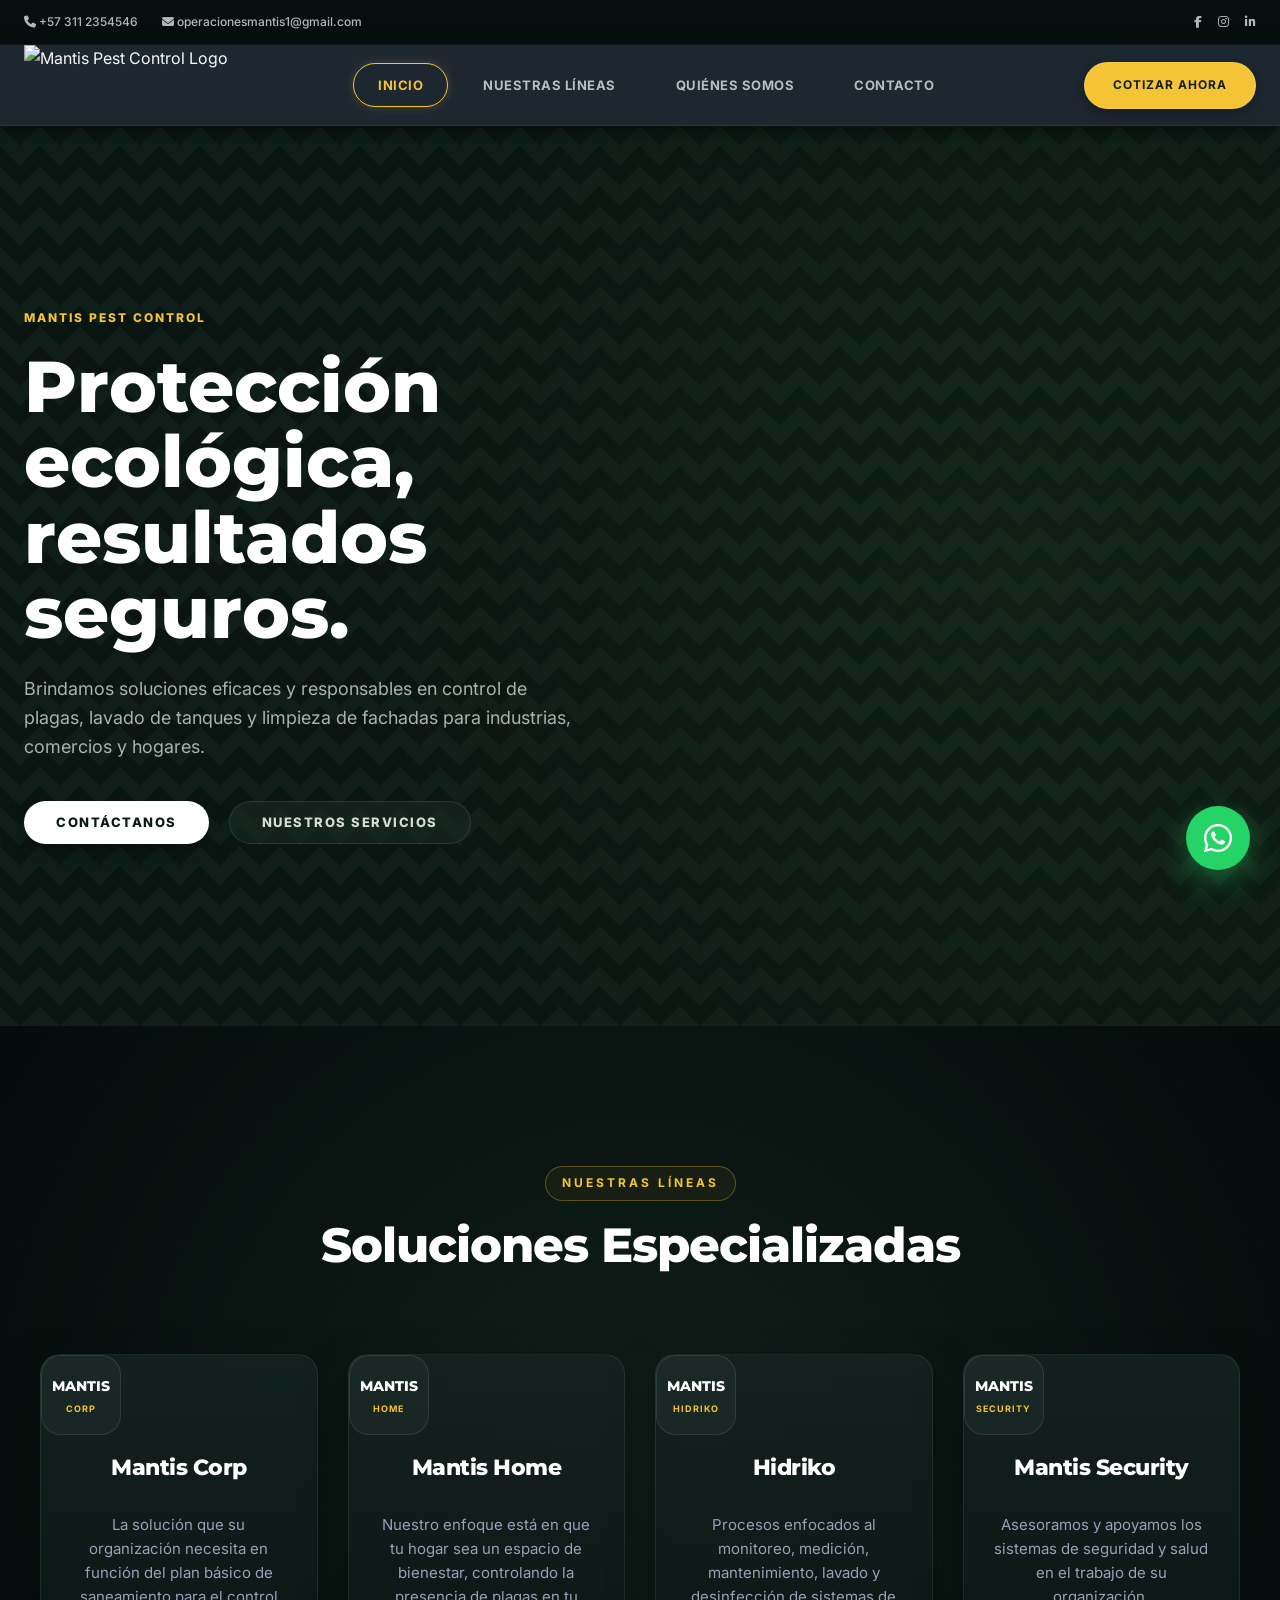
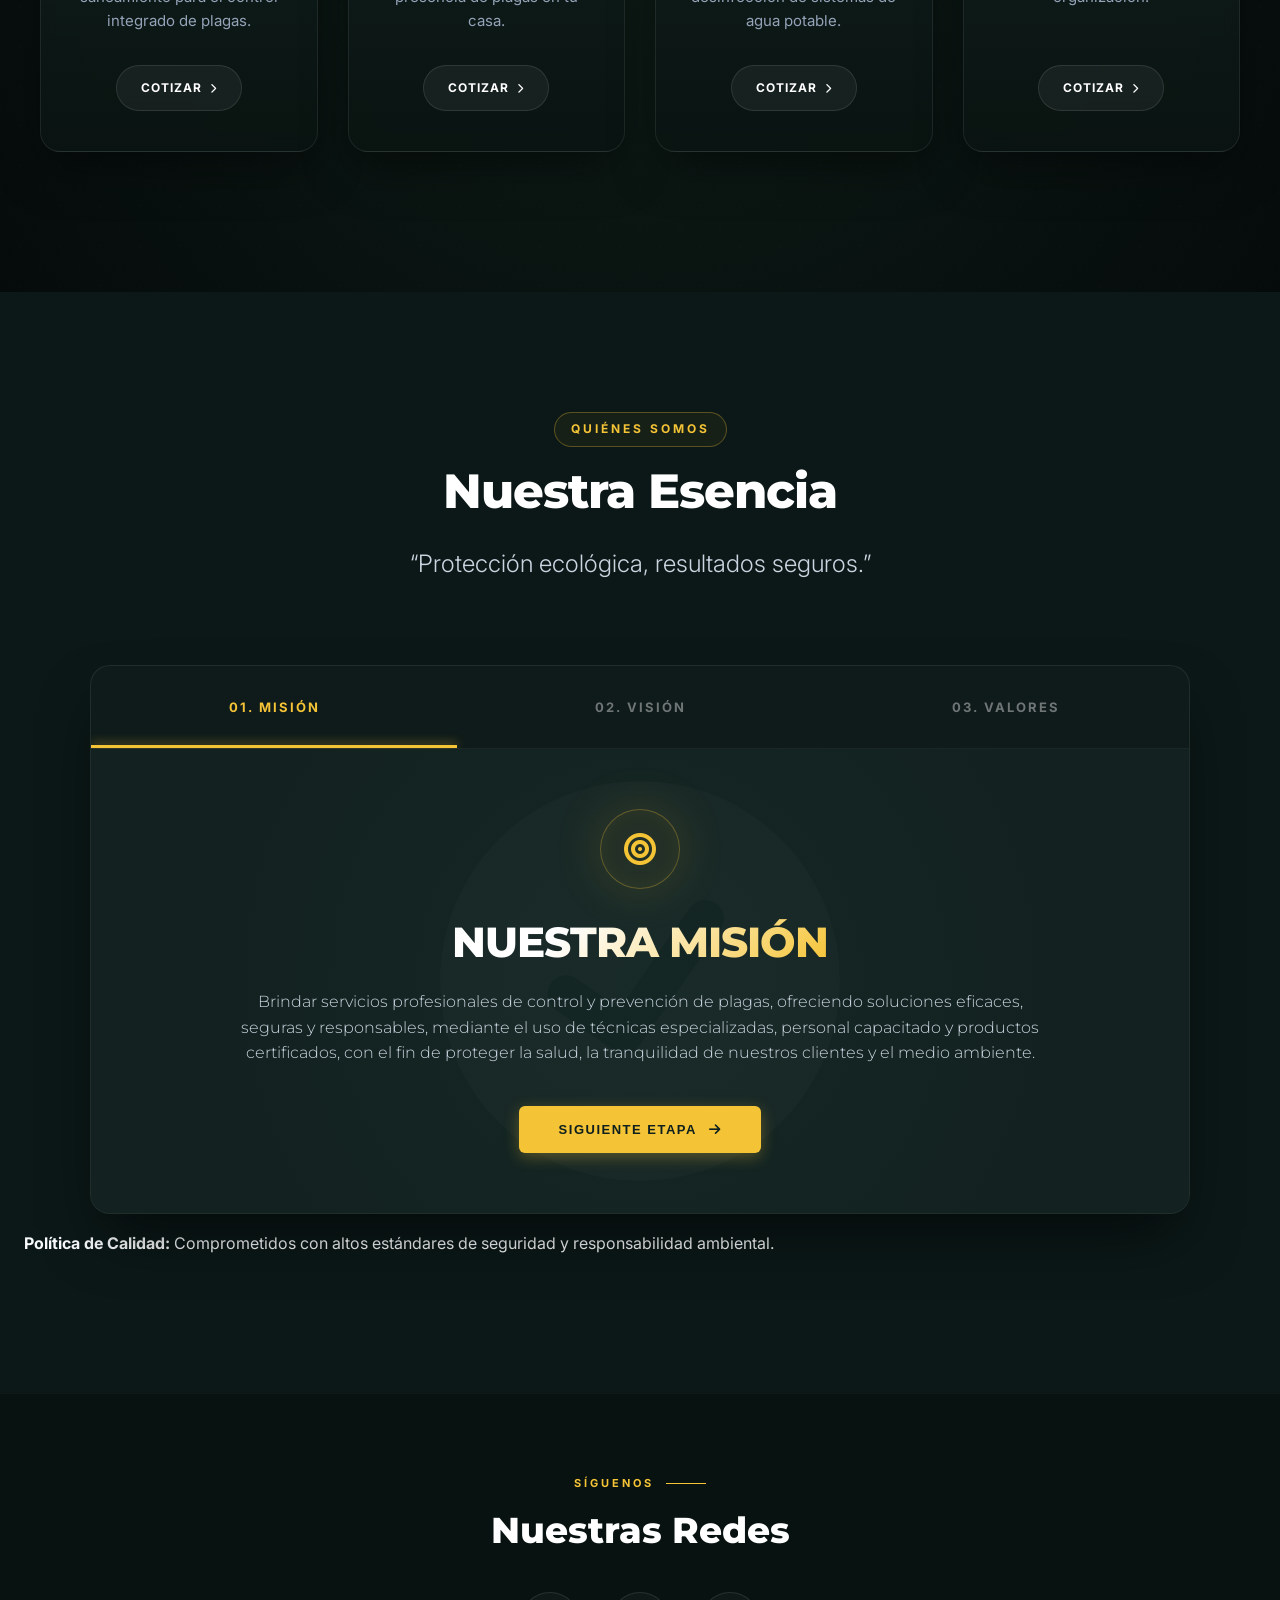
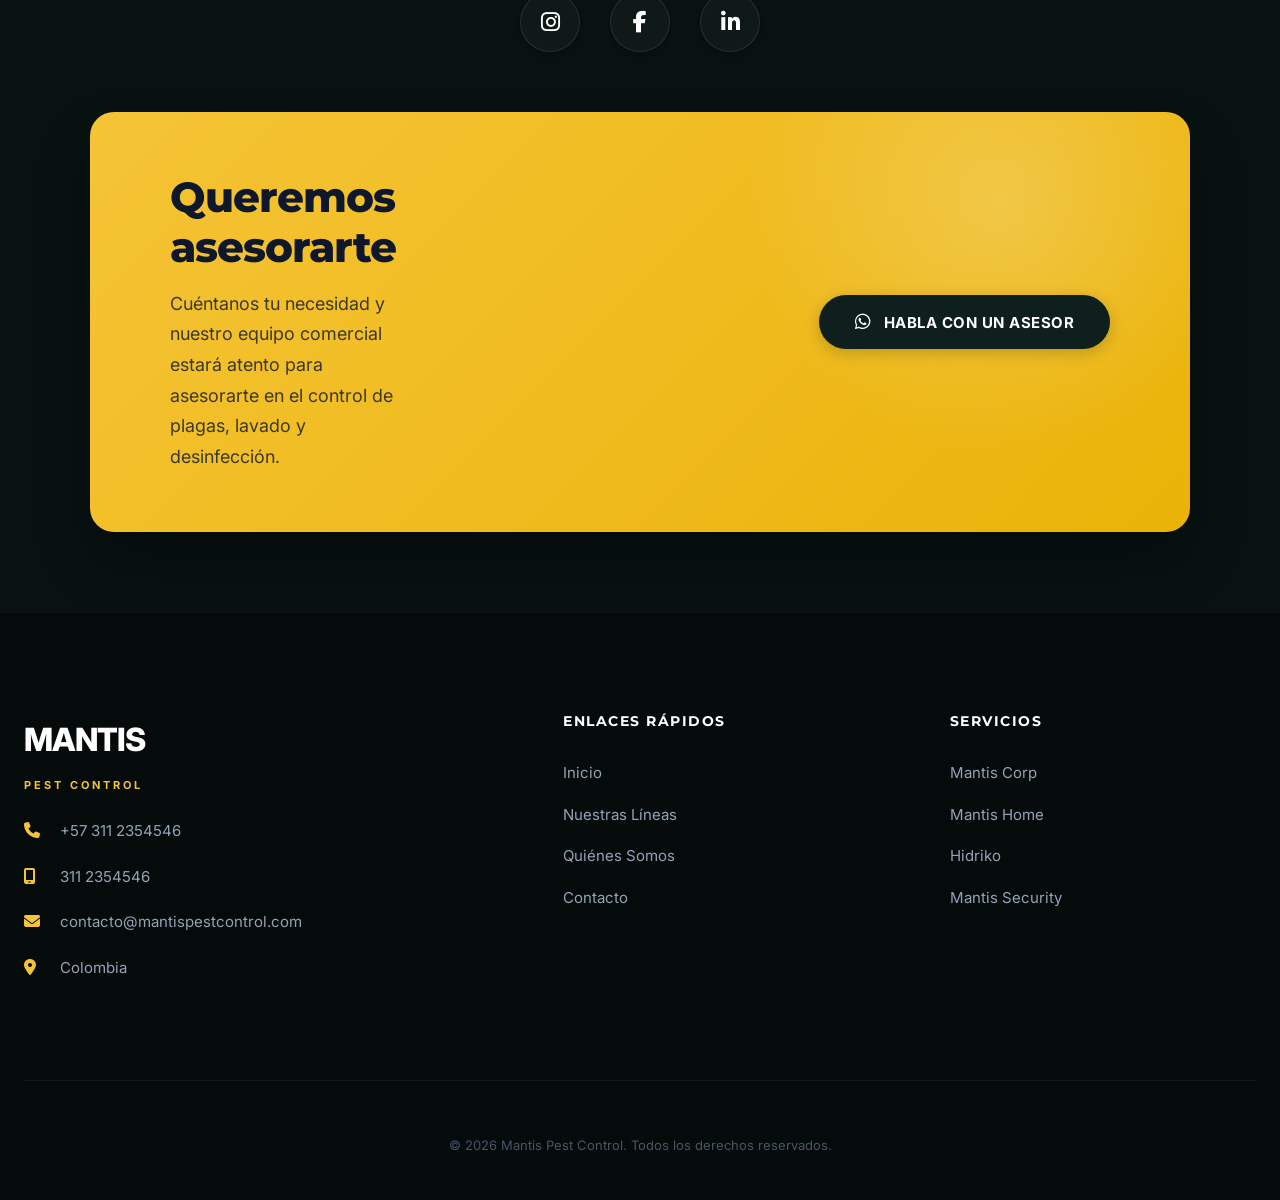
==== index.html @ 448446bf "Add files via upload" ====
<!DOCTYPE html>
<html lang="es">
<head>
  <meta charset="utf-8" />
  <meta name="viewport" content="width=device-width, initial-scale=1" />
  <title>Mantis Pest Control | Control de Plagas y Servicios Especializados</title>
  <meta name="description" content="Servicios profesionales de control y prevención de plagas, lavado de tanques, limpieza de fachadas y más." />
  <meta name="theme-color" content="#1f3c2d" />
  <link rel="preconnect" href="https://fonts.googleapis.com">
  <link rel="preconnect" href="https://fonts.gstatic.com" crossorigin>
  <link href="https://fonts.googleapis.com/css2?family=Montserrat:wght@300;400;500;600;700;800&family=Inter:wght@300;400;500;600&display=swap" rel="stylesheet">
  <!-- FontAwesome for Icons -->
  <link rel="stylesheet" href="https://cdnjs.cloudflare.com/ajax/libs/font-awesome/6.4.0/css/all.min.css">
  <link rel="stylesheet" href="styles.css">
</head>
<body>

  <!-- Top bar -->
  <div class="topbar">
    <div class="container">
      <div class="contact-left">
        <a class="pill" href="tel:+573112354546"><i class="fa-solid fa-phone"></i> +57 311 2354546</a>
        <a class="pill" href="mailto:operacionesmantis1@gmail.com"><i class="fa-solid fa-envelope"></i> operacionesmantis1@gmail.com</a>
      </div>
      <div class="social-right">
        <a href="#" target="_blank"><i class="fa-brands fa-facebook-f"></i></a>
        <a href="#" target="_blank"><i class="fa-brands fa-instagram"></i></a>
        <a href="#" target="_blank"><i class="fa-brands fa-linkedin-in"></i></a>
      </div>
    </div>
  </div>

  <!-- Header -->
  <header>
    <div class="container nav">
      <a href="#inicio" class="brand">
        <img src="https://i.postimg.cc/cLkWL3pB/03a5619e-f0a9-4ad2-91fc-5d855925811d.jpg" alt="Mantis Pest Control Logo" class="logo-img" />
      </a>
      
      <nav class="menu" id="menu">
        <a href="#inicio" class="active">INICIO</a>
        <a href="#servicios">NUESTRAS LÍNEAS</a>
        <a href="#nosotros">QUIÉNES SOMOS</a>
        <a href="#contacto">CONTACTO</a>
      </nav>

      <a href="#contacto" class="cta-header">COTIZAR AHORA</a>
      
      <button class="hamburger" id="hamburger" aria-label="Abrir menú"><i class="fa-solid fa-bars"></i></button>
    </div>
  </header>

  <!-- Hero -->
  <section class="hero" id="inicio">
    <div class="container">
      <div class="hero-grid">
        <div class="hero-text">
          <div class="hero-subtitle">MANTIS PEST CONTROL</div>
          <h1 class="hero-title">Protección ecológica,<br>resultados seguros.</h1>
          <p class="hero-desc">
            Brindamos soluciones eficaces y responsables en control de plagas, lavado de tanques y limpieza de fachadas para industrias, comercios y hogares.
          </p>
          <div class="hero-buttons">
            <a href="#contacto" class="btn primary">CONTÁCTANOS</a>
            <a href="#servicios" class="btn secondary">NUESTROS SERVICIOS</a>
          </div>
        </div>
        <div class="hero-image">
          <!-- Placeholder for Hero Image -->
          <div class="image-placeholder">
            <img src="https://i.postimg.cc/RCLj0ffW/Sin-titulo-21.png" alt="Profesional control de plagas" />
          </div>
        </div>
      </div>
    </div>
  </section>

  <!-- Services Cards (Nuestras Líneas) -->
  <section id="servicios" class="services-section">
    <div class="container">
      <div class="section-header text-center">
        <span class="subtitle">NUESTRAS LÍNEAS</span>
        <h2 class="title">Soluciones Especializadas</h2>
      </div>
      <div class="cards-grid">
        
        <!-- Card 1 -->
        <div class="service-card">
          <div class="card-header color-1">
            <div class="card-brand">
              <span class="brand-main">Mantis</span>
              <span class="brand-sub">CORP</span>
            </div>
          </div>
          <div class="card-body">
            <h3 class="card-title">Mantis Corp</h3>
            <p class="card-desc">La solución que su organización necesita en función del plan básico de saneamiento para el control integrado de plagas.</p>
            <a href="#contacto" class="card-btn">COTIZAR <i class="fa-solid fa-chevron-right"></i></a>
          </div>
        </div>

        <!-- Card 2 -->
        <div class="service-card">
          <div class="card-header color-2">
            <div class="card-brand">
              <span class="brand-main">Mantis</span>
              <span class="brand-sub">HOME</span>
            </div>
          </div>
          <div class="card-body">
            <h3 class="card-title">Mantis Home</h3>
            <p class="card-desc">Nuestro enfoque está en que tu hogar sea un espacio de bienestar, controlando la presencia de plagas en tu casa.</p>
            <a href="#contacto" class="card-btn">COTIZAR <i class="fa-solid fa-chevron-right"></i></a>
          </div>
        </div>

        <!-- Card 3 -->
        <div class="service-card">
          <div class="card-header color-3">
            <div class="card-brand">
              <span class="brand-main">Mantis</span>
              <span class="brand-sub">HIDRIKO</span>
            </div>
          </div>
          <div class="card-body">
            <h3 class="card-title">Hidriko</h3>
            <p class="card-desc">Procesos enfocados al monitoreo, medición, mantenimiento, lavado y desinfección de sistemas de agua potable.</p>
            <a href="#contacto" class="card-btn">COTIZAR <i class="fa-solid fa-chevron-right"></i></a>
          </div>
        </div>

        <!-- Card 4 -->
        <div class="service-card">
          <div class="card-header color-4">
            <div class="card-brand">
              <span class="brand-main">Mantis</span>
              <span class="brand-sub">SECURITY</span>
            </div>
          </div>
          <div class="card-body">
            <h3 class="card-title">Mantis Security</h3>
            <p class="card-desc">Asesoramos y apoyamos los sistemas de seguridad y salud en el trabajo de su organización.</p>
            <a href="#contacto" class="card-btn">COTIZAR <i class="fa-solid fa-chevron-right"></i></a>
          </div>
        </div>

      </div>
    </div>
  </section>

  <!-- Nosotros (About Us) - UPDATED SECTION -->
  <section id="nosotros" class="about-section">
    <div class="container">
      <div class="section-header text-center">
        <span class="subtitle">QUIÉNES SOMOS</span>
        <h2 class="title">Nuestra Esencia</h2>
        <p class="lema">“Protección ecológica, resultados seguros.”</p>
      </div>

      <div class="essence-wizard-container">
        
        <!-- Navigation Tabs -->
        <div class="essence-nav">
            <div class="essence-nav-item active" id="nav-mission" onclick="showStep('mission')">01. Misión</div>
            <div class="essence-nav-item" id="nav-vision" onclick="showStep('vision')">02. Visión</div>
            <div class="essence-nav-item" id="nav-values" onclick="showStep('values')">03. Valores</div>
        </div>

        <!-- Content Body -->
        <div class="essence-body">
            
            <!-- Step 1: Misión -->
            <div class="essence-step active" id="step-mission">
              <div class="essence-icon-wrapper"><i class="fa-solid fa-bullseye"></i></div>
              <h3 class="essence-title-large">NUESTRA MISIÓN</h3>
              <p class="essence-text-large">
                Brindar servicios profesionales de control y prevención de plagas, ofreciendo soluciones eficaces, seguras y responsables, mediante el uso de técnicas especializadas, personal capacitado y productos certificados, con el fin de proteger la salud, la tranquilidad de nuestros clientes y el medio ambiente.
              </p>
              <div class="essence-actions">
                <button class="btn-corporate" onclick="showStep('vision')">Siguiente Etapa <i class="fa-solid fa-arrow-right"></i></button>
              </div>
            </div>

            <!-- Step 2: Visión -->
            <div class="essence-step" id="step-vision">
              <div class="essence-icon-wrapper"><i class="fa-solid fa-eye"></i></div>
              <h3 class="essence-title-large">NUESTRA VISIÓN</h3>
              <p class="essence-text-large">
                Ser reconocidos como una empresa líder en control de plagas, destacada por la eficacia de nuestros servicios, el uso responsable de productos seguros y el compromiso con la salud, el bienestar y la protección de los hogares, empresas y el medio ambiente.
              </p>
              <div class="essence-actions">
                <button class="btn-corporate outline" onclick="showStep('mission')"><i class="fa-solid fa-arrow-left"></i> Anterior</button>
                <button class="btn-corporate" onclick="showStep('values')">Ver Valores <i class="fa-solid fa-arrow-right"></i></button>
              </div>
            </div>

            <!-- Step 3: Valores -->
            <div class="essence-step" id="step-values">
              <h3 class="essence-title-large" style="margin-bottom:10px;">VALORES CORPORATIVOS</h3>
              <p class="essence-text-large" style="margin-bottom:30px; font-size:15px;">Pilares fundamentales que guían nuestro servicio.</p>
              
              <div class="values-grid-pro">
                <!-- Value 1 -->
                <div class="value-card">
                  <div class="vc-icon"><i class="fa-solid fa-hand-holding-heart"></i></div>
                  <h4>Responsabilidad</h4>
                  <p>Compromiso y seriedad garantizando resultados confiables.</p>
                </div>
                <!-- Value 2 -->
                <div class="value-card">
                  <div class="vc-icon"><i class="fa-solid fa-star"></i></div>
                  <h4>Calidad</h4>
                  <p>Soluciones efectivas, productos certificados y mejora continua.</p>
                </div>
                <!-- Value 3 -->
                <div class="value-card">
                  <div class="vc-icon"><i class="fa-solid fa-scale-balanced"></i></div>
                  <h4>Honestidad</h4>
                  <p>Transparencia y diagnósticos reales, generando confianza.</p>
                </div>
                <!-- Value 4 -->
                <div class="value-card">
                  <div class="vc-icon"><i class="fa-solid fa-heart-pulse"></i></div>
                  <h4>Salud</h4>
                  <p>Métodos seguros para personas, mascotas y el entorno.</p>
                </div>
                <!-- Value 5 -->
                <div class="value-card">
                  <div class="vc-icon"><i class="fa-solid fa-leaf"></i></div>
                  <h4>Ecología</h4>
                  <p>Prácticas responsables y sostenibles con el medio ambiente.</p>
                </div>
                <!-- Value 6 -->
                <div class="value-card">
                  <div class="vc-icon"><i class="fa-solid fa-headset"></i></div>
                  <h4>Servicio</h4>
                  <p>Puntualidad, respeto y atención personalizada.</p>
                </div>
              </div>

              <div class="essence-actions">
                <button class="btn-corporate outline" onclick="showStep('vision')"><i class="fa-solid fa-arrow-left"></i> Anterior</button>
                <button class="btn-corporate" onclick="showStep('mission')">Volver al Inicio <i class="fa-solid fa-rotate-right"></i></button>
              </div>
            </div>

        </div>
      </div>
      
      <div class="policy-note">
        <p><strong>Política de Calidad:</strong> Comprometidos con altos estándares de seguridad y responsabilidad ambiental.</p>
      </div>
    </div>
  </section>

  <!-- Combined Social & Contact Section -->
  <section class="social-contact-section" id="contacto">
    <div class="container">
      
      <!-- Top: Social Media -->
      <div class="social-wrapper">
        <div class="social-header">
          <span class="social-label">SÍGUENOS <span class="dash"></span></span>
          <h2 class="social-title">Nuestras Redes</h2>
        </div>
        <div class="social-icons-large">
          <a href="#" class="icon-box"><i class="fa-brands fa-instagram"></i></a>
          <a href="#" class="icon-box"><i class="fa-brands fa-facebook-f"></i></a>
          <a href="#" class="icon-box"><i class="fa-brands fa-linkedin-in"></i></a>
        </div>
      </div>

      <!-- Bottom: CTA Banner -->
      <div class="cta-banner">
        <div class="cta-content">
          <h2>Queremos asesorarte</h2>
          <p>Cuéntanos tu necesidad y nuestro equipo comercial estará atento para asesorarte en el control de plagas, lavado y desinfección.</p>
        </div>
        <div class="cta-action">
          <a href="https://wa.me/573112354546?text=Hola,%20me%20gustaría%20recibir%20asesoría%20sobre%20control%20de%20plagas." target="_blank" class="btn secondary">Habla con un asesor</a>
        </div>
      </div>

    </div>
  </section>

  <!-- Footer -->
  <footer>
    <div class="container">
      <div class="footer-grid">
        
        <!-- Column 1: Contact Info -->
        <div class="footer-col">
          <div class="footer-brand">
            <span class="f-main">MANTIS</span>
            <span class="f-sub">PEST CONTROL</span>
          </div>
          <ul class="footer-contact">
            <li><i class="fa-solid fa-phone"></i> +57 311 2354546</li>
            <li><i class="fa-solid fa-mobile-screen"></i> 311 2354546</li>
            <li><i class="fa-solid fa-envelope"></i> contacto@mantispestcontrol.com</li>
            <li><i class="fa-solid fa-location-dot"></i> Colombia</li>
          </ul>
        </div>

        <!-- Column 2: Quick Links -->
        <div class="footer-col">
          <h4>ENLACES RÁPIDOS</h4>
          <ul class="footer-links">
            <li><a href="#inicio">Inicio</a></li>
            <li><a href="#servicios">Nuestras Líneas</a></li>
            <li><a href="#nosotros">Quiénes Somos</a></li>
            <li><a href="#contacto">Contacto</a></li>
          </ul>
        </div>

        <!-- Column 3: Lines -->
        <div class="footer-col">
          <h4>SERVICIOS</h4>
          <ul class="footer-links">
            <li><a href="#servicios">Mantis Corp</a></li>
            <li><a href="#servicios">Mantis Home</a></li>
            <li><a href="#servicios">Hidriko</a></li>
            <li><a href="#servicios">Mantis Security</a></li>
          </ul>
        </div>



      </div>
      <div class="footer-bottom">
        <p>&copy; 2026 Mantis Pest Control. Todos los derechos reservados.</p>
      </div>
    </div>
  </footer>

  <!-- Floating WhatsApp (Right side) -->
  <a href="https://wa.me/573112354546" class="float-wa" target="_blank" rel="noopener noreferrer">
    <i class="fa-brands fa-whatsapp"></i>
  </a>

  <script src="script.js"></script>
</body>
</html>
---- styles.css ----
:root{
  --bg:#0E1F1D;
  --bg-2:#152a28;
  --text:#f8fafc;
  --muted:#cbd5e1;
  
  /* MANTIS COLORS */
  --primary:#f5c436;      /* Amarillo */
  --primary-dark:#dcb02f;
  --accent:#0E1F1D;       /* Verde Oscuro Corporativo */
  --accent-light:#1f3c2d;
  
  --shadow: 0 4px 6px -1px rgba(0, 0, 0, 0.1), 0 2px 4px -1px rgba(0, 0, 0, 0.06);
  --shadow-hover: 0 20px 25px -5px rgba(0, 0, 0, 0.1), 0 10px 10px -5px rgba(0, 0, 0, 0.04);
  --shadow-card: 0 1px 3px 0 rgba(0, 0, 0, 0.1), 0 1px 2px 0 rgba(0, 0, 0, 0.06);
  
  --radius:12px;
  --radius-btn:6px;
  --max:1280px;
  
  --font-heading:'Montserrat', sans-serif;
  --font-body:'Inter', sans-serif;
}

*{box-sizing:border-box}
html{scroll-behavior:smooth}
body{
  margin:0;padding:0;
  background:var(--bg);
  color:var(--text);
  font-family:var(--font-body);
  line-height:1.7;
  -webkit-font-smoothing: antialiased;
}
body.no-scroll { overflow: hidden; }
img{max-width:100%;display:block}
a{color:inherit;text-decoration:none;transition:.3s all}
h1,h2,h3,h4,h5,h6{font-family:var(--font-heading);margin:0 0 1rem;line-height:1.2; font-weight: 700;}

.container{width:100%;max-width:var(--max);margin:0 auto;padding:0 24px}

/* --- Top Bar --- */
.topbar{
  background:#060f0e; /* Darker shade */
  color:rgba(255,255,255,0.7);
  font-size:12px;
  padding:12px 0;
  font-weight:500;
  border-bottom:1px solid rgba(255,255,255,0.05);
}
.topbar .container{display:flex;gap:20px;align-items:center;justify-content:space-between}
.contact-left{display:flex;gap:24px;align-items:center;flex-wrap:wrap}
.social-right{display:flex;gap:16px;align-items:center}
.social-right a:hover{color:#fff;transform:translateY(-2px)}

/* --- Header --- */
header{
  position:sticky;top:0;z-index:1000;
  background:#1D2730; /* Specific requested color for the whole bar */
  padding:0; 
  border-bottom: 1px solid rgba(255,255,255,0.05);
  box-shadow: 0 4px 20px rgba(0,0,0,0.4);
}
.nav{display:flex;align-items:center;justify-content:space-between; height: 80px;}

.brand{
    display:flex;align-items:center;
    background: transparent; /* Seamless again since the whole header is #1D2730 */
    height: 100%;
    padding-right: 0;
    margin-left: 0; 
    padding-left: 0;
    border-right: none; 
    position: relative;
    box-shadow: none;
}
.brand img.logo-img {
    height: 100%; /* Fill the header height */
    width: auto;
    object-fit: contain;
    max-height: 80px; /* Match header height */
    display: block;
}

.menu{display:flex;gap:10px;align-items:center; height: 100%;}
.menu a{
  font-weight:700;color:rgba(255,255,255,0.7);font-size:13px;
  position:relative;padding:10px 24px;text-transform:uppercase;letter-spacing:0.5px;
  border-radius: 50px; 
  transition: 0.3s;
  border: 1px solid transparent; /* Reserve space for border */
}
.menu a:hover{
    color: #fff;
}
.menu a.active {
    background: transparent;
    color: var(--primary);
    border: 1px solid var(--primary);
    box-shadow: 0 0 10px rgba(245, 196, 54, 0.2); /* Soft glow */
}
.menu a::after{ display: none; } 

.cta-header{
  padding:12px 28px;
  border-radius: 50px; 
  background: var(--primary); 
  color: var(--bg) !important;
  font-weight:700;
  font-size:12px;
  letter-spacing:1px;
  box-shadow: 0 4px 15px rgba(0,0,0,0.3); /* Button shadow */
  border: 1px solid rgba(255,255,255,0.1);
}
.cta-header:hover{
    background:#fff;
    transform:translateY(-2px);
    box-shadow: 0 8px 20px rgba(0,0,0,0.4);
}

.hamburger{display:none;background:none;border:none;color:#fff;font-size:24px;cursor:pointer}

/* --- Section Headers --- */
.section-header{margin-bottom:80px;max-width:800px;margin-left:auto;margin-right:auto}
.section-header.text-center{text-align:center}
.subtitle{
    display:inline-block; font-size:12px; font-weight:700; letter-spacing:3px; color:var(--primary);
    margin-bottom:16px; text-transform:uppercase;
    border: 1px solid rgba(245, 196, 54, 0.3);
    padding: 6px 16px;
    border-radius: 50px;
    background: rgba(245, 196, 54, 0.05);
}
.title{font-size:48px; font-weight:800; color:#fff; margin-bottom:20px; letter-spacing:-1px}

/* --- Hero Section --- */
.hero{
  position:relative;
  min-height: 100vh;
  display: flex; align-items: center;
  padding:120px 0;
  background-color: #0F1E18; /* Dark Green Base */
  /* ZigZag / Chevron Pattern */
  background-image: 
    linear-gradient(135deg, #0A1511 25%, transparent 25%), 
    linear-gradient(225deg, #0A1511 25%, transparent 25%), 
    linear-gradient(45deg, #0A1511 25%, transparent 25%), 
    linear-gradient(315deg, #0A1511 25%, transparent 25%);
  background-position: 20px 0, 20px 0, 0 0, 0 0;
  background-size: 40px 40px;
  background-repeat: repeat;
  overflow:hidden;
}
.hero::before {
    content: "";
    position: absolute; inset: 0;
    background: radial-gradient(circle at 80% 50%, rgba(138, 207, 90, 0.05), transparent 60%);
    pointer-events: none;
}

.hero-grid{
    display:grid;grid-template-columns:1fr 1fr; gap:60px; align-items:center; position: relative; z-index: 1;
}

/* Animations */
@keyframes slideUpFade {
    from { opacity: 0; transform: translateY(30px); }
    to { opacity: 1; transform: translateY(0); }
}

.hero-text > * {
    animation: slideUpFade 0.8s cubic-bezier(0.2, 0.8, 0.2, 1) forwards;
    opacity: 0; /* Initial state */
}
.hero-subtitle { animation-delay: 0.1s; }
.hero-title { animation-delay: 0.2s; }
.hero-desc { animation-delay: 0.3s; }
.hero-buttons { animation-delay: 0.4s; }

.hero-subtitle{
  color: var(--primary); 
  font-weight: 800; 
  font-size: 12px; 
  letter-spacing: 2px;
  margin-bottom: 20px; 
  text-transform: uppercase; 
  display: block; 
}
.hero-subtitle::before { display: none; }

.hero-title{
  font-size: 72px; 
  font-weight: 800; 
  line-height: 1.05; 
  margin-bottom: 24px; 
  color: #fff;
  text-transform: none; 
}

.hero-desc{
  color: #A9B3A9; /* Light Green-Gray */
  font-size: 18px; 
  max-width: 550px; 
  margin-bottom: 40px; 
  font-weight: 400;
  line-height: 1.6;
}

.hero-buttons{display:flex;gap:20px}

/* Base Button Style */
.btn {
    display: inline-flex; align-items: center; justify-content: center; gap: 12px;
    padding: 14px 32px; 
    border-radius: 50px;
    font-weight: 800; font-size: 13px;
    transition: all 0.3s ease; cursor: pointer;
    text-transform: uppercase; letter-spacing: 1.5px;
    text-decoration: none;
    line-height: 1;
}

/* Primary Button (White) */
.btn.primary{
    background: #fff; 
    color: #0C1A14; /* Dark Green Text */
    border: none;
    box-shadow: 0 10px 30px -5px rgba(0,0,0,0.3);
}
.btn.primary:hover{
    transform: translateY(-3px);
    box-shadow: 0 15px 40px -5px rgba(0,0,0,0.4);
    background: #f0fdf4; /* Very light green tint */
}

/* Secondary Button (Outline) */
.btn.secondary{
    background: rgba(24, 42, 36, 0.6); /* Dark semi-transparent fill */
    color: #D6DDD6; /* Light gray-green text */
    border: 1px solid rgba(255,255,255,0.1); 
    backdrop-filter: blur(4px);
    box-shadow: none;
}
.btn.secondary:hover{
    border-color: rgba(255,255,255,0.3);
    color: #fff;
    background: rgba(24, 42, 36, 0.9);
    transform: translateY(-2px);
}

.hero-image {
    position: relative;
    display: flex;
    justify-content: center;
    overflow: hidden; /* Hide the image when it's below */
    padding-bottom: 0; /* Ensure container has bounds */
}
/* Decorative dots behind image - REMOVED per user request */
.hero-image::before {
    display: none;
}

.hero-image .image-placeholder {
    width: 100%; height: auto;
    background: transparent; 
    border-radius: 0; 
    overflow: visible; 
    position: relative;
    box-shadow: none; 
    border: none;
    display: flex; justify-content: center;
    align-items: flex-end; /* Align to bottom for "rising" effect */
}

/* Slide Up Reveal Animation for Image */
@keyframes imageReveal {
    0% { 
        opacity: 0; 
        transform: translateY(100%); /* Start completely below its container */
    }
    100% { 
        opacity: 1; 
        transform: translateY(0); /* End at its natural position */
    }
}

.hero-image img {
    width: auto; height: auto;
    max-width: 120%; 
    max-height: 750px; 
    object-fit: contain;
    border-radius: 0;
    box-shadow: none;
    /* Use forwards to keep the final state */
    animation: imageReveal 1.5s cubic-bezier(0.2, 0.8, 0.2, 1) forwards; 
    margin-bottom: -40px;
}

/* --- Services Cards --- */
.services-section {
    padding: 140px 0;
    background: radial-gradient(circle at center, #0F1E18 0%, #050b0b 100%); /* Deep radial depth */
    position: relative;
    overflow: hidden;
}
/* Background Depth Elements */
.services-section::before {
    content: ''; position: absolute; top: 0; left: 0; right: 0; bottom: 0;
    background-image: 
        radial-gradient(rgba(255,255,255,0.03) 1px, transparent 1px),
        radial-gradient(rgba(255,255,255,0.03) 1px, transparent 1px);
    background-size: 40px 40px;
    background-position: 0 0, 20px 20px;
    opacity: 0.5;
}

.cards-grid {
    display: grid; 
    grid-template-columns: repeat(4, 1fr); 
    gap: 30px;
    justify-content: center; /* Center grid items */
    max-width: 1200px; /* Constrain width for better centering */
    margin: 0 auto; /* Horizontal center */
}

.service-card {
    background: linear-gradient(180deg, rgba(20, 35, 33, 0.9) 0%, rgba(10, 20, 18, 0.95) 100%);
    backdrop-filter: blur(10px); /* Glass depth */
    border-radius: 20px;
    box-shadow: 0 20px 50px -10px rgba(0,0,0,0.5);
    overflow: hidden; 
    transition: all 0.4s cubic-bezier(0.25, 0.46, 0.45, 0.94);
    display: flex; flex-direction: column;
    border: 1px solid rgba(255,255,255,0.08);
    position: relative;
    height: 100%;
}

/* Hover Lift & Glow */
.service-card:hover {
    transform: translateY(-15px) scale(1.02); /* Slight scale for prominence */
    box-shadow: 0 30px 60px -15px rgba(0,0,0,0.7), 0 0 30px rgba(245, 196, 54, 0.15); 
    border-color: rgba(245, 196, 54, 0.4);
    background: linear-gradient(180deg, rgba(25, 45, 40, 0.95) 0%, rgba(15, 30, 25, 1) 100%);
}

/* Header with Icon */
.card-header {
    padding: 40px 30px 10px; 
    display: flex; justify-content: center;
    background: transparent;
}

.card-brand {
    text-align: center;
    width: 80px; height: 80px;
    border-radius: 20px; /* Squircle */
    display: flex; flex-direction: column; align-items: center; justify-content: center;
    background: rgba(255,255,255,0.03);
    border: 1px solid rgba(255,255,255,0.1);
    transition: 0.4s ease;
    position: relative;
}

/* Icon Hover Effect */
.service-card:hover .card-brand { 
    background: var(--primary); 
    border-color: var(--primary);
    transform: rotate(3deg) scale(1.1);
    box-shadow: 0 10px 20px rgba(245, 196, 54, 0.3);
}

.brand-main {
    font-family: var(--font-heading); font-weight: 800; font-size: 14px; 
    color: #fff; text-transform: uppercase; transition: 0.3s;
}
.brand-sub {
    font-size: 9px; letter-spacing: 1px; 
    color: var(--primary); /* Gold accent */
    text-transform: uppercase; margin-top: 2px; transition: 0.3s; font-weight: 700;
}

.service-card:hover .brand-main { color: #0C1A14; }
.service-card:hover .brand-sub { color: #0C1A14; opacity: 0.7; }

.card-body {
    padding: 20px 30px 40px; text-align: center;
    display: flex; flex-direction: column; flex-grow: 1;
}

.card-title {
    font-size: 22px; font-weight: 800; color: #fff; margin-bottom: 16px;
    letter-spacing: -0.5px;
}

.card-desc {
    font-size: 15px; color: #94a3b8; 
    margin-bottom: 32px; flex-grow: 1; 
    line-height: 1.6;
}

.card-btn {
    display: inline-flex; align-items: center; justify-content: center; gap: 8px;
    background: rgba(255,255,255,0.05); 
    color: #fff;
    padding: 12px 24px;
    border-radius: 50px;
    font-size: 12px; font-weight: 700; text-transform: uppercase; letter-spacing: 1px;
    margin: 0 auto; transition: 0.3s; 
    border: 1px solid rgba(255,255,255,0.1);
}

.card-btn i { font-size: 10px; transition: 0.3s; }

.service-card:hover .card-btn {
    background: #fff; color: #0C1A14; border-color: #fff;
}
.service-card:hover .card-btn i { transform: translateX(4px); }

/* Removing unused color classes */
.color-1, .color-2, .color-3, .color-4 { display: contents; }

/* --- Corporate Essence Section (Professional Update) --- */
.about-section {
    padding: 120px 0;
    background: #0b1817; 
    position: relative;
}
.lema {
    font-size: 24px; font-weight: 300; color: var(--muted); margin-bottom: 60px; font-family: var(--font-body);
}

.essence-wizard-container {
    background: #132220;
    max-width: 1100px;
    margin: 0 auto;
    border-radius: 20px;
    box-shadow: 0 30px 60px -15px rgba(0, 0, 0, 0.6);
    position: relative;
    border: 1px solid rgba(255,255,255,0.05);
    display: flex;
    flex-direction: column;
    overflow: hidden;
}

/* Navigation Tabs */
.essence-nav {
    display: flex;
    border-bottom: 1px solid rgba(255,255,255,0.05);
    background: rgba(0,0,0,0.2);
}
.essence-nav-item {
    flex: 1;
    text-align: center;
    padding: 30px 20px;
    font-size: 13px;
    font-weight: 700;
    text-transform: uppercase;
    letter-spacing: 2px;
    color: rgba(255,255,255,0.4);
    cursor: pointer;
    transition: all 0.3s ease;
    position: relative;
    background: transparent;
}
.essence-nav-item:hover {
    background: rgba(255,255,255,0.02);
    color: #fff;
}
.essence-nav-item.active {
    color: var(--primary);
    background: transparent;
}
.essence-nav-item.active::after {
    content: ''; 
    position: absolute; 
    bottom: 0; 
    left: 0; 
    width: 100%; 
    height: 3px; 
    background: var(--primary);
    box-shadow: 0 -2px 10px rgba(245, 196, 54, 0.5);
}

/* Content Area */
.essence-body {
    padding: 60px 80px; /* Reduced padding */
    min-height: auto; /* Remove large fixed min-height */
    display: flex;
    flex-direction: column;
    justify-content: flex-start; /* Align to top naturally */
    align-items: center;
    text-align: center;
    background: radial-gradient(circle at center, rgba(20, 40, 38, 0.8) 0%, #132220 70%);
    position: relative;
    overflow: hidden;
}
/* Watermark Effect */
.essence-body::before {
    content: '\f058'; /* Check/Badge Icon watermark */
    font-family: "Font Awesome 6 Free"; font-weight: 900;
    position: absolute;
    top: 50%; left: 50%;
    transform: translate(-50%, -50%) rotate(-10deg);
    font-size: 400px;
    color: rgba(255,255,255,0.02);
    z-index: 0;
    pointer-events: none;
}

.essence-step {
    display: none;
    width: 100%;
    position: relative; z-index: 1;
    animation: fadeInStep 0.8s cubic-bezier(0.2, 0.8, 0.2, 1);
}
.essence-step.active {
    display: block;
}

@keyframes fadeInStep {
    from { opacity: 0; transform: translateY(20px); filter: blur(5px); }
    to { opacity: 1; transform: translateY(0); filter: blur(0); }
}

/* Icons and Text */
.essence-icon-wrapper {
    width: 80px; height: 80px; /* Reduced size */
    background: rgba(245, 196, 54, 0.05); 
    border: 1px solid rgba(245, 196, 54, 0.3);
    border-radius: 50%;
    display: flex; align-items: center; justify-content: center;
    margin: 0 auto 30px; /* Reduced margin */
    color: var(--primary);
    font-size: 32px; /* Reduced icon size */
    box-shadow: 0 0 50px rgba(245, 196, 54, 0.15), inset 0 0 20px rgba(245, 196, 54, 0.05);
    position: relative;
}

.essence-title-large {
    font-size: 42px; /* Reduced font size */
    background: linear-gradient(135deg, #fff 30%, #f5c436 100%);
    -webkit-background-clip: text;
    background-clip: text;
    -webkit-text-fill-color: transparent;
    font-weight: 800;
    margin-bottom: 24px; /* Reduced margin */
    letter-spacing: -1px;
    line-height: 1.1;
    text-transform: uppercase;
    position: relative;
    display: inline-block;
}

.essence-text-large {
    font-size: 16px; /* Reduced font size */
    color: #cbd5e1;
    line-height: 1.6;
    max-width: 800px;
    margin: 0 auto 40px; /* Reduced margin */
    font-weight: 300;
    font-family: var(--font-heading);
}

/* Corporate Buttons */
.essence-actions {
    margin-top: 30px;
    display: flex;
    justify-content: center;
    gap: 20px;
}

.btn-corporate {
    background: var(--primary);
    color: var(--bg);
    padding: 16px 40px;
    font-size: 13px;
    font-weight: 700;
    text-transform: uppercase;
    letter-spacing: 1.5px;
    border: none;
    border-radius: var(--radius-btn);
    cursor: pointer;
    transition: all 0.3s ease;
    display: inline-flex;
    align-items: center;
    gap: 12px;
    box-shadow: 0 4px 15px rgba(245, 196, 54, 0.3);
}

.btn-corporate:hover {
    background: #fff;
    transform: translateY(-3px);
    box-shadow: 0 12px 25px rgba(245, 196, 54, 0.4);
}

.btn-corporate.outline {
    background: transparent;
    border: 1px solid rgba(255,255,255,0.2);
    color: #fff;
    box-shadow: none;
    padding: 15px 39px;
}

.btn-corporate.outline:hover {
    border-color: #fff;
    background: rgba(255,255,255,0.05);
    transform: translateY(-3px);
}

/* Values Grid Refined */
.values-grid-pro {
    display: grid;
    grid-template-columns: repeat(3, 1fr);
    gap: 16px; /* Reduced gap */
    margin-top: 10px;
    margin-bottom: 20px; /* Reduced margin */
    width: 100%;
}
.value-card {
    padding: 20px 16px; /* Reduced padding */
    border: 1px solid rgba(255,255,255,0.05);
    border-radius: 12px;
    transition: all 0.3s ease;
    text-align: center;
    background: rgba(255,255,255,0.02);
    height: 100%;
    display: flex;
    flex-direction: column;
    align-items: center;
}
.value-card h4 {
    font-size: 14px; /* Reduced font size */
    font-weight: 700;
    color: #fff;
    margin: 10px 0 6px;
    text-transform: uppercase;
    letter-spacing: 0.5px;
}
.value-card p {
    font-size: 13px; /* Reduced font size */
    color: var(--muted);
    line-height: 1.4;
    margin: 0;
}
.vc-icon {
    width: 42px; height: 42px; /* Reduced size */
    font-size: 18px;
    margin-bottom: 8px;
    color: var(--primary);
    background: rgba(245, 196, 54, 0.1);
    border-radius: 50%;
    display: flex; align-items: center; justify-content: center;
    border: 1px solid rgba(245, 196, 54, 0.2);
}

/* Mobile Adjustments */
@media (max-width: 900px) {
    .values-grid-pro { grid-template-columns: repeat(2, 1fr); }
    .essence-body { padding: 50px 40px; }
}

@media (max-width: 600px) {
    .essence-nav { display: flex; } /* Keep tabs visible but scrollable if needed or stacked */
    .essence-nav-item { padding: 15px 5px; font-size: 10px; }
    
    .essence-body { padding: 40px 20px; min-height: auto; }
    .essence-title-large { font-size: 28px; margin-bottom: 16px; }
    .essence-text-large { font-size: 15px; margin-bottom: 30px; }
    
    .values-grid-pro { grid-template-columns: 1fr; gap: 16px; }
    
    .essence-actions { flex-direction: column; width: 100%; gap: 12px; }
    .btn-corporate { width: 100%; justify-content: center; padding: 14px 20px; }
    
    .about-section { padding: 60px 0; }
    
    /* Hide navigation on very small screens if it breaks layout, or keep it stacked */
    .essence-nav-item { min-width: auto; }

    .menu { background: var(--bg); }
    .menu a { color: #fff; }
}

/* --- Combined Social & Contact Section --- */
.social-contact-section {
    padding: 80px 0;
    background: #081211; /* Dark background */
    border-top: 1px solid rgba(255,255,255,0.03);
}

.social-wrapper {
    text-align: center;
    margin-bottom: 60px; /* Space between social and banner */
}
.social-label {
    color: var(--primary); font-size: 11px; font-weight: 700; text-transform: uppercase; letter-spacing: 3px;
    display: flex; align-items: center; justify-content: center; gap: 12px; margin-bottom: 16px;
}
.social-label .dash {width: 40px; height: 1px; background: var(--primary);}
.social-title {font-size: 36px; color: #fff; font-weight: 800; margin: 0 0 40px;}
.social-icons-large {display: flex; justify-content: center; gap: 30px;}
.icon-box {
    width: 60px; height: 60px; border-radius: 50%;
    background: rgba(255,255,255,0.03); color: #fff;
    display: flex; align-items: center; justify-content: center;
    font-size: 22px; transition: 0.3s; box-shadow: var(--shadow);
    border: 1px solid rgba(255,255,255,0.1);
}
.icon-box:hover {background: var(--primary); color: var(--bg); transform: translateY(-5px); box-shadow: 0 10px 30px rgba(245,196,54,0.3);}

/* --- CTA Banner (Within Section) --- */
.cta-banner {
    background: linear-gradient(135deg, var(--primary) 0%, #eab308 100%); 
    border-radius: 24px;
    padding: 60px 80px; /* Slightly reduced padding */
    display: flex; align-items: center; justify-content: space-between;
    gap: 60px; position: relative; overflow: hidden;
    box-shadow: 0 30px 60px -10px rgba(0,0,0,0.4);
    max-width: 1100px; margin: 0 auto; /* Centered width */
}
.cta-banner::before {
    content:''; position:absolute; top:-50%; right:-10%; width:600px; height:600px;
    background: radial-gradient(circle, rgba(255,255,255,0.2) 0%, transparent 60%);
    border-radius: 50%;
}
.cta-content { flex: 1; position: relative; z-index: 2; }
.cta-content h2 {color: #0f172a; font-size: 42px; margin-bottom: 16px; font-weight: 800; letter-spacing: -1px;}
.cta-content p {color: rgba(15, 23, 42, 0.8); font-size: 18px; margin: 0; max-width: 600px;}
.cta-action {
    display: flex; justify-content: flex-end; width: 100%; position: relative; z-index: 2;
}
.cta-banner .btn.secondary {
    background: #0E1F1D; 
    color: #fff; 
    border: none;
    box-shadow: 0 4px 15px rgba(0,0,0,0.2);
    padding: 18px 36px;
    font-size: 15px;
    font-weight: 700;
    letter-spacing: 0.5px;
    border-radius: 50px;
    display: inline-flex; align-items: center; gap: 12px;
    transition: all 0.3s cubic-bezier(0.25, 0.46, 0.45, 0.94);
}
.cta-banner .btn.secondary::before {
    content: '\f232'; /* FontAwesome WhatsApp Icon */
    font-family: "Font Awesome 6 Brands"; font-weight: 400;
    font-size: 18px;
}
.cta-banner .btn.secondary:hover {
    background: #152a28; 
    color: var(--primary);
    transform: translateY(-3px);
    box-shadow: 0 8px 25px rgba(0,0,0,0.3);
}
.cta-banner .btn.secondary:active {
    transform: translateY(-1px);
}

/* --- Footer --- */
footer {
    background: #050b0b; padding: 100px 0 30px; color: #fff;
    border-top: 1px solid rgba(255,255,255,0.03);
}
.footer-grid {display: grid; grid-template-columns: 1.5fr 1fr 1fr; gap: 80px; margin-bottom: 80px;}
.f-main { font-weight: 800; font-size: 32px; display: block; color: #fff; letter-spacing: -1px; }
.f-sub { font-size: 11px; letter-spacing: 3px; color: var(--primary); text-transform: uppercase; font-weight: 700; display: block; margin-top: 8px; margin-bottom: 24px;}
.footer-contact { list-style: none; padding: 0; margin: 0; }
.footer-contact li {display: flex; gap: 16px; margin-bottom: 20px; font-size: 15px; color: #94a3b8; align-items: flex-start;}
.footer-contact li i { color: var(--primary); font-size: 16px; min-width: 20px; margin-top: 4px;}
.footer-col h4 {font-size: 14px; font-weight: 700; margin-bottom: 30px; color: #fff; text-transform: uppercase; letter-spacing: 1.5px;}
.footer-links { list-style: none; padding: 0; margin: 0; }
.footer-links li { margin-bottom: 16px; }
.footer-links a {color: #94a3b8; font-size: 15px; transition: 0.2s; display: block;}
.footer-links a:hover { color: var(--primary); transform: translateX(5px); }
.footer-bottom {border-top: 1px solid rgba(255,255,255,0.05); padding-top: 40px; text-align: center; font-size: 13px; color: #475569;}

/* Floating WhatsApp */
.float-wa{
  position:fixed;right:30px;bottom:30px;z-index:1100;
  display:inline-flex;align-items:center;justify-content:center;
  width: 64px; height: 64px;
  background:#25d366; color:#fff; border-radius:50%;
  box-shadow:0 10px 30px rgba(37,211,102,0.4);
  font-size: 32px; transition:.3s transform cubic-bezier(0.175, 0.885, 0.32, 1.275);
}
.float-wa:hover{transform:translateY(-8px) scale(1.05);}

/* --- Responsive --- */
@media (max-width: 1024px) {
    .cards-grid { grid-template-columns: repeat(2, 1fr); }
    .hero-title { font-size: 56px; }
    .hero-grid { grid-template-columns: 1fr 1fr; gap: 40px; }
    .cta-banner { padding: 50px; gap: 40px; }
}

@media (max-width: 900px) {
    .values-grid-pro { grid-template-columns: repeat(2, 1fr); }
    .essence-body { padding: 60px 40px; }
    
    /* Topbar adjustments for tablet */
    .topbar .container { flex-direction: column; gap: 10px; align-items: center; }
    .contact-left { justify-content: center; }
}

@media (max-width: 768px) {
    .container { padding: 0 20px; }
    
    /* Sections Padding */
    .hero, .services-section, .about-section, .social-contact-section {
        min-height: auto; 
        padding: 60px 0;
    }
    
    /* Mobile Menu */
    .menu { 
        position: fixed; top: 0; right: -100%; height: 100vh; width: 85%; max-width: 320px;
        background: rgba(11, 24, 23, 0.95); /* Darker corporate bg with transparency */
        backdrop-filter: blur(10px);
        -webkit-backdrop-filter: blur(10px);
        flex-direction: column; padding: 100px 30px; 
        box-shadow: -10px 0 40px rgba(0,0,0,0.6); 
        transition: 0.4s cubic-bezier(0.77, 0, 0.175, 1);
        z-index: 1001; justify-content: flex-start; align-items: flex-start; gap: 20px;
        border-left: 1px solid rgba(255,255,255,0.05);
    }
    .menu.active { right: 0; }
    .menu a { 
        font-size: 18px; padding: 15px 0; width: 100%; 
        border-bottom: 1px solid rgba(255,255,255,0.05); 
        color: rgba(255,255,255,0.8);
    }
    .menu a:hover, .menu a.active { color: var(--primary); padding-left: 10px; }
    .menu a::after { display: none; } /* Remove bottom line animation on mobile */
    
    .hamburger { display: block; z-index: 1002; position: relative; }
    .cta-header { display: none; }
    
    /* Hero Mobile */
    .hero { padding-top: 40px; padding-bottom: 0; } /* Remove bottom padding so image touches edge */
    .hero-grid { grid-template-columns: 1fr; text-align: center; gap: 40px; }
    .hero-subtitle { margin: 0 auto 20px; justify-content: center; }
    .hero-title { font-size: 42px; margin-bottom: 20px; }
    .hero-buttons { justify-content: center; flex-direction: column; gap: 16px; }
    .hero-buttons .btn { width: 100%; }
    
    .hero-image {
        margin-top: 20px;
        align-items: flex-end; /* Align image to bottom */
        overflow: hidden;
    }
    .hero-image .image-placeholder { 
        height: auto; 
        width: 100%;
        display: flex; justify-content: center;
    }
    .hero-image img {
        max-height: 400px; /* Reasonable height for mobile */
        width: auto;
        max-width: 100%;
        margin-bottom: -10px; /* Slight overlap */
    }
    
    /* Cards Mobile */
    .cards-grid { grid-template-columns: 1fr; gap: 24px; }
    
    /* CTA Banner Mobile */
    .cta-banner { 
        flex-direction: column; text-align: center; 
        padding: 40px 24px; gap: 30px; 
        border-radius: 16px;
    }
    .cta-banner::before { top: 0; right: 0; left: 0; width: 100%; height: 100%; border-radius: 0; }
    .cta-content h2 { font-size: 32px; }
    .cta-action { width: 100%; }
    .cta-action .btn { width: 100%; }
    
    /* Footer Mobile */
    .footer-grid { grid-template-columns: 1fr; gap: 40px; text-align: center; }
    .footer-contact li { justify-content: center; }
    .footer-links a:hover { transform: translateX(0); color: var(--primary); }
    
    /* Essence Wizard Mobile */
    .essence-nav { display: none; } /* Hide tabs on mobile */
    .essence-body { padding: 40px 20px; }
    .essence-title-large { font-size: 28px; }
    .essence-text-large { font-size: 15px; margin-bottom: 30px; }
    .values-grid-pro { grid-template-columns: 1fr; gap: 16px; }
    .essence-actions { flex-direction: column; width: 100%; gap: 12px; }
    .btn-corporate { width: 100%; justify-content: center; padding: 16px; }
    .essence-icon-wrapper { width: 80px; height: 80px; font-size: 32px; margin-bottom: 30px; }
}

@media (max-width: 480px) {
    .hero-title { font-size: 32px; } /* Smaller title */
    .section-header { margin-bottom: 30px; }
    .title { font-size: 28px; }
    
    /* Topbar adjustments instead of hiding */
    .topbar .container { flex-direction: column; gap: 8px; padding: 0 10px; }
    .contact-left { justify-content: center; font-size: 11px; gap: 12px; }
    .social-right { display: none; } /* Hide social icons in topbar to save space, they are in footer/section */
    
    .logo-symbol { width: 36px; height: 36px; font-size: 18px; }
    
    .social-icons-large { gap: 15px; }
    .icon-box { width: 45px; height: 45px; font-size: 16px; }
    
    /* Adjust Hero Image height for very small screens */
    .hero-image {
        min-height: 250px; /* Ensure container has height */
    }
    .hero-image .image-placeholder { 
        height: auto; 
        width: 100%;
    }
    .hero-image img {
        max-height: 350px; /* Limit height so it fits on screen */
        width: auto;
        max-width: 100%;
        margin-bottom: 0;
    }
    
    /* Essence Adjustments */
    .essence-title-large { font-size: 24px; }
    .essence-text-large { font-size: 14px; }
    
    /* Footer stacking */
    .footer-grid { gap: 30px; }
}
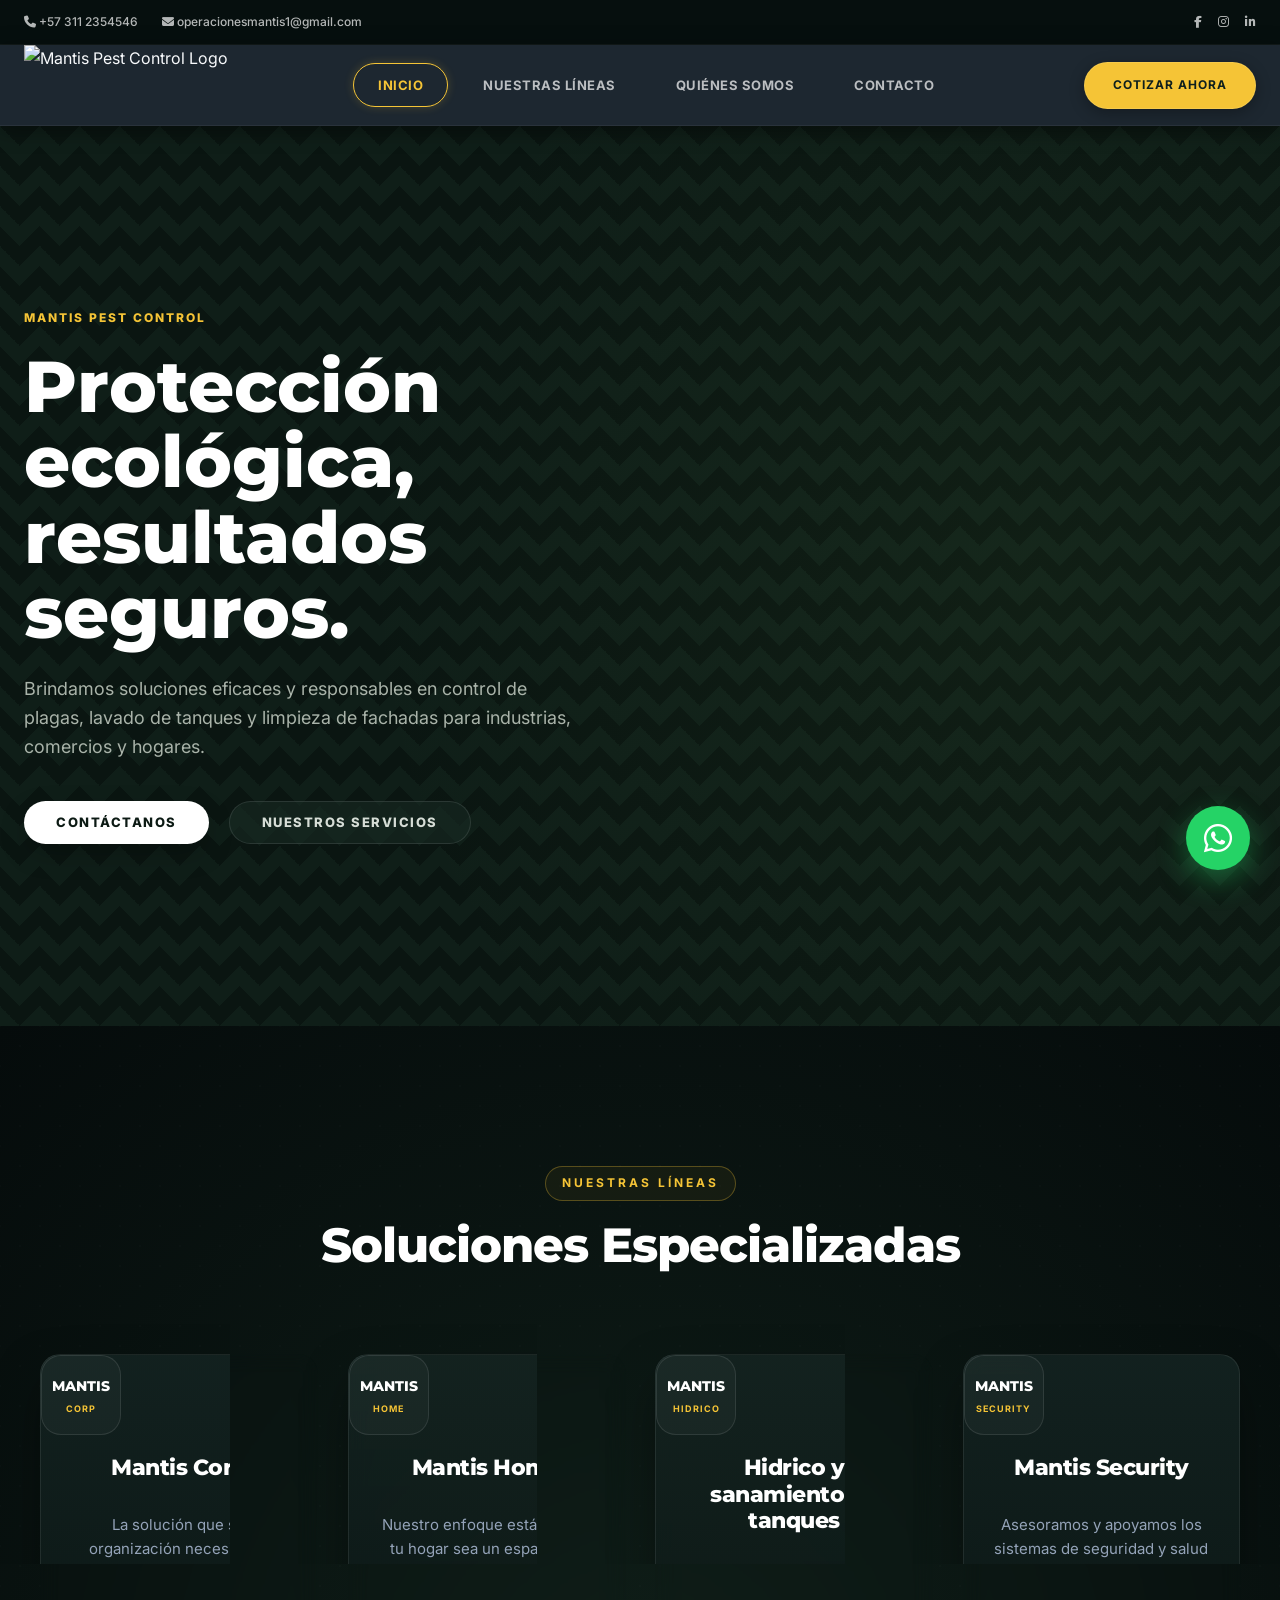
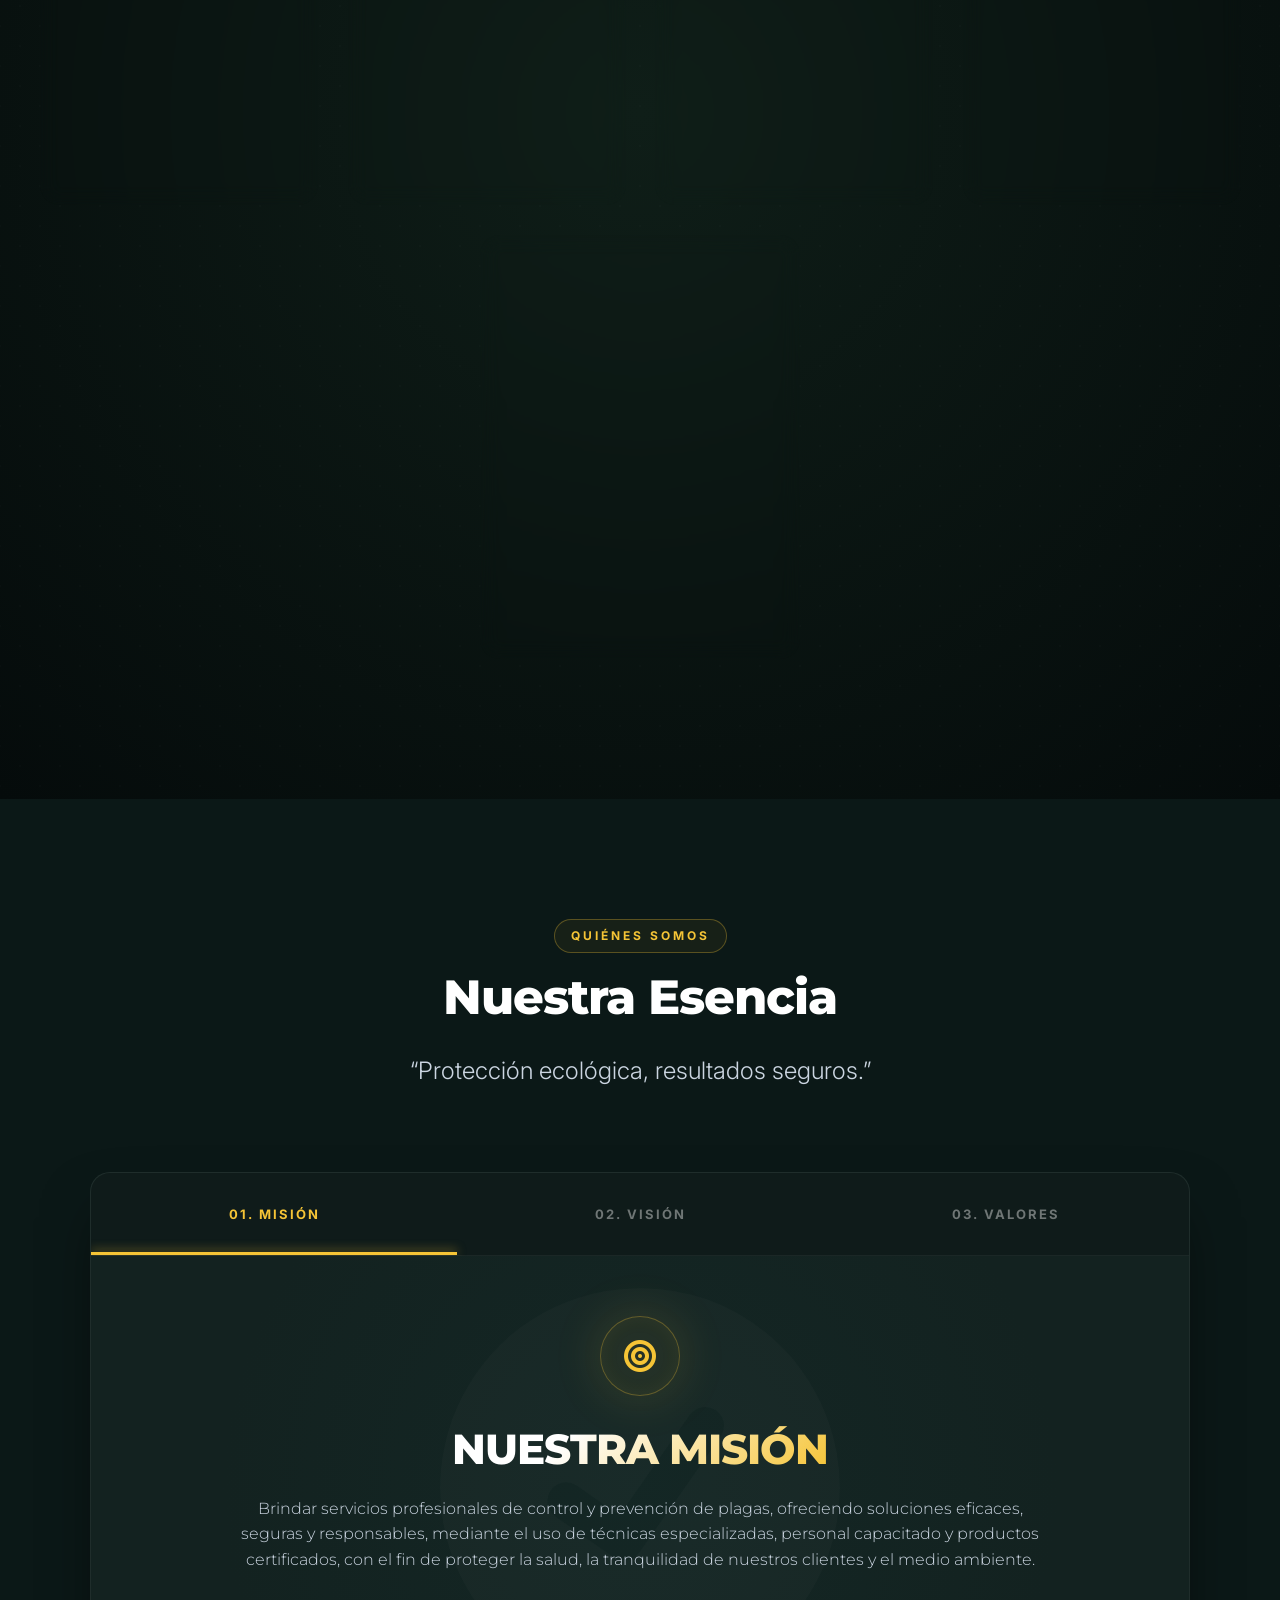
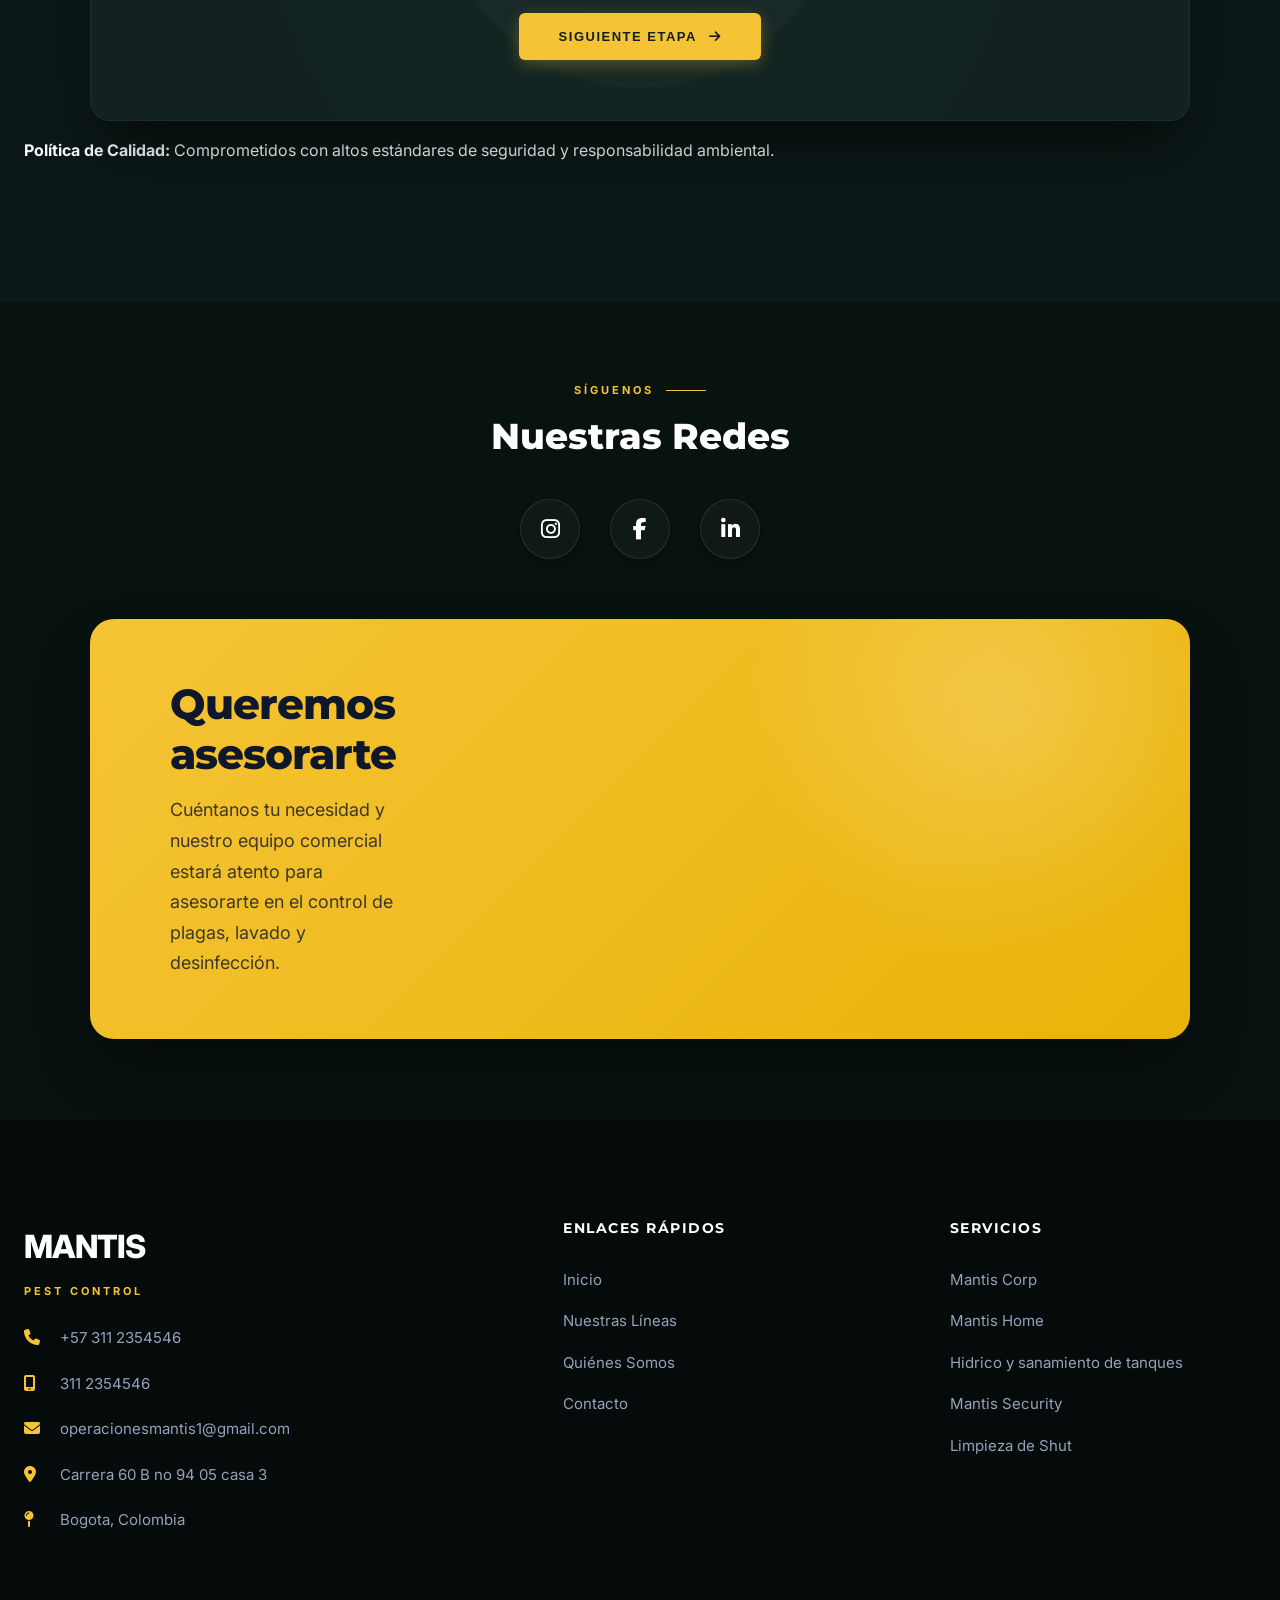
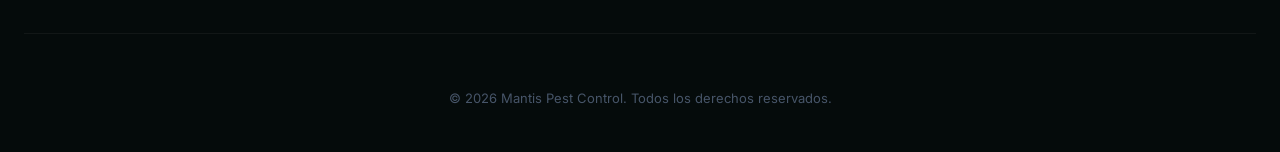
==== commit a8a1116c: "Add files via upload" ====
--- a/index.html
+++ b/index.html
@@ -119,11 +119,11 @@
           <div class="card-header color-3">
             <div class="card-brand">
               <span class="brand-main">Mantis</span>
-              <span class="brand-sub">HIDRIKO</span>
-            </div>
-          </div>
-          <div class="card-body">
-            <h3 class="card-title">Hidriko</h3>
+              <span class="brand-sub">HIDRICO</span>
+            </div>
+          </div>
+          <div class="card-body">
+            <h3 class="card-title">Hidrico y sanamiento de tanques</h3>
             <p class="card-desc">Procesos enfocados al monitoreo, medición, mantenimiento, lavado y desinfección de sistemas de agua potable.</p>
             <a href="#contacto" class="card-btn">COTIZAR <i class="fa-solid fa-chevron-right"></i></a>
           </div>
@@ -140,6 +140,21 @@
           <div class="card-body">
             <h3 class="card-title">Mantis Security</h3>
             <p class="card-desc">Asesoramos y apoyamos los sistemas de seguridad y salud en el trabajo de su organización.</p>
+            <a href="#contacto" class="card-btn">COTIZAR <i class="fa-solid fa-chevron-right"></i></a>
+          </div>
+        </div>
+
+        <!-- Card 5 -->
+        <div class="service-card">
+          <div class="card-header color-5">
+            <div class="card-brand">
+              <span class="brand-main">Mantis</span>
+              <span class="brand-sub">SHUT</span>
+            </div>
+          </div>
+          <div class="card-body">
+            <h3 class="card-title">Limpieza de Shut</h3>
+            <p class="card-desc">Servicio especializado de lavado, desinfección y mantenimiento de shuts de basuras para conjuntos y edificios.</p>
             <a href="#contacto" class="card-btn">COTIZAR <i class="fa-solid fa-chevron-right"></i></a>
           </div>
         </div>
@@ -298,8 +313,9 @@
           <ul class="footer-contact">
             <li><i class="fa-solid fa-phone"></i> +57 311 2354546</li>
             <li><i class="fa-solid fa-mobile-screen"></i> 311 2354546</li>
-            <li><i class="fa-solid fa-envelope"></i> contacto@mantispestcontrol.com</li>
-            <li><i class="fa-solid fa-location-dot"></i> Colombia</li>
+            <li><i class="fa-solid fa-envelope"></i> operacionesmantis1@gmail.com</li>
+            <li><i class="fa-solid fa-location-dot"></i> Carrera 60 B no 94 05 casa 3</li>
+            <li><i class="fa-solid fa-map-pin"></i> Bogota, Colombia</li>
           </ul>
         </div>
 
@@ -320,8 +336,9 @@
           <ul class="footer-links">
             <li><a href="#servicios">Mantis Corp</a></li>
             <li><a href="#servicios">Mantis Home</a></li>
-            <li><a href="#servicios">Hidriko</a></li>
+            <li><a href="#servicios">Hidrico y sanamiento de tanques</a></li>
             <li><a href="#servicios">Mantis Security</a></li>
+            <li><a href="#servicios">Limpieza de Shut</a></li>
           </ul>
         </div>
 
--- a/styles.css
+++ b/styles.css
@@ -315,8 +315,8 @@
 }
 
 .cards-grid {
-    display: grid; 
-    grid-template-columns: repeat(4, 1fr); 
+    display: flex; 
+    flex-wrap: wrap;
     gap: 30px;
     justify-content: center; /* Center grid items */
     max-width: 1200px; /* Constrain width for better centering */
@@ -333,7 +333,9 @@
     display: flex; flex-direction: column;
     border: 1px solid rgba(255,255,255,0.08);
     position: relative;
-    height: 100%;
+    height: auto;
+    flex: 1 1 260px; /* Responsive width */
+    max-width: 320px;
 }
 
 /* Hover Lift & Glow */
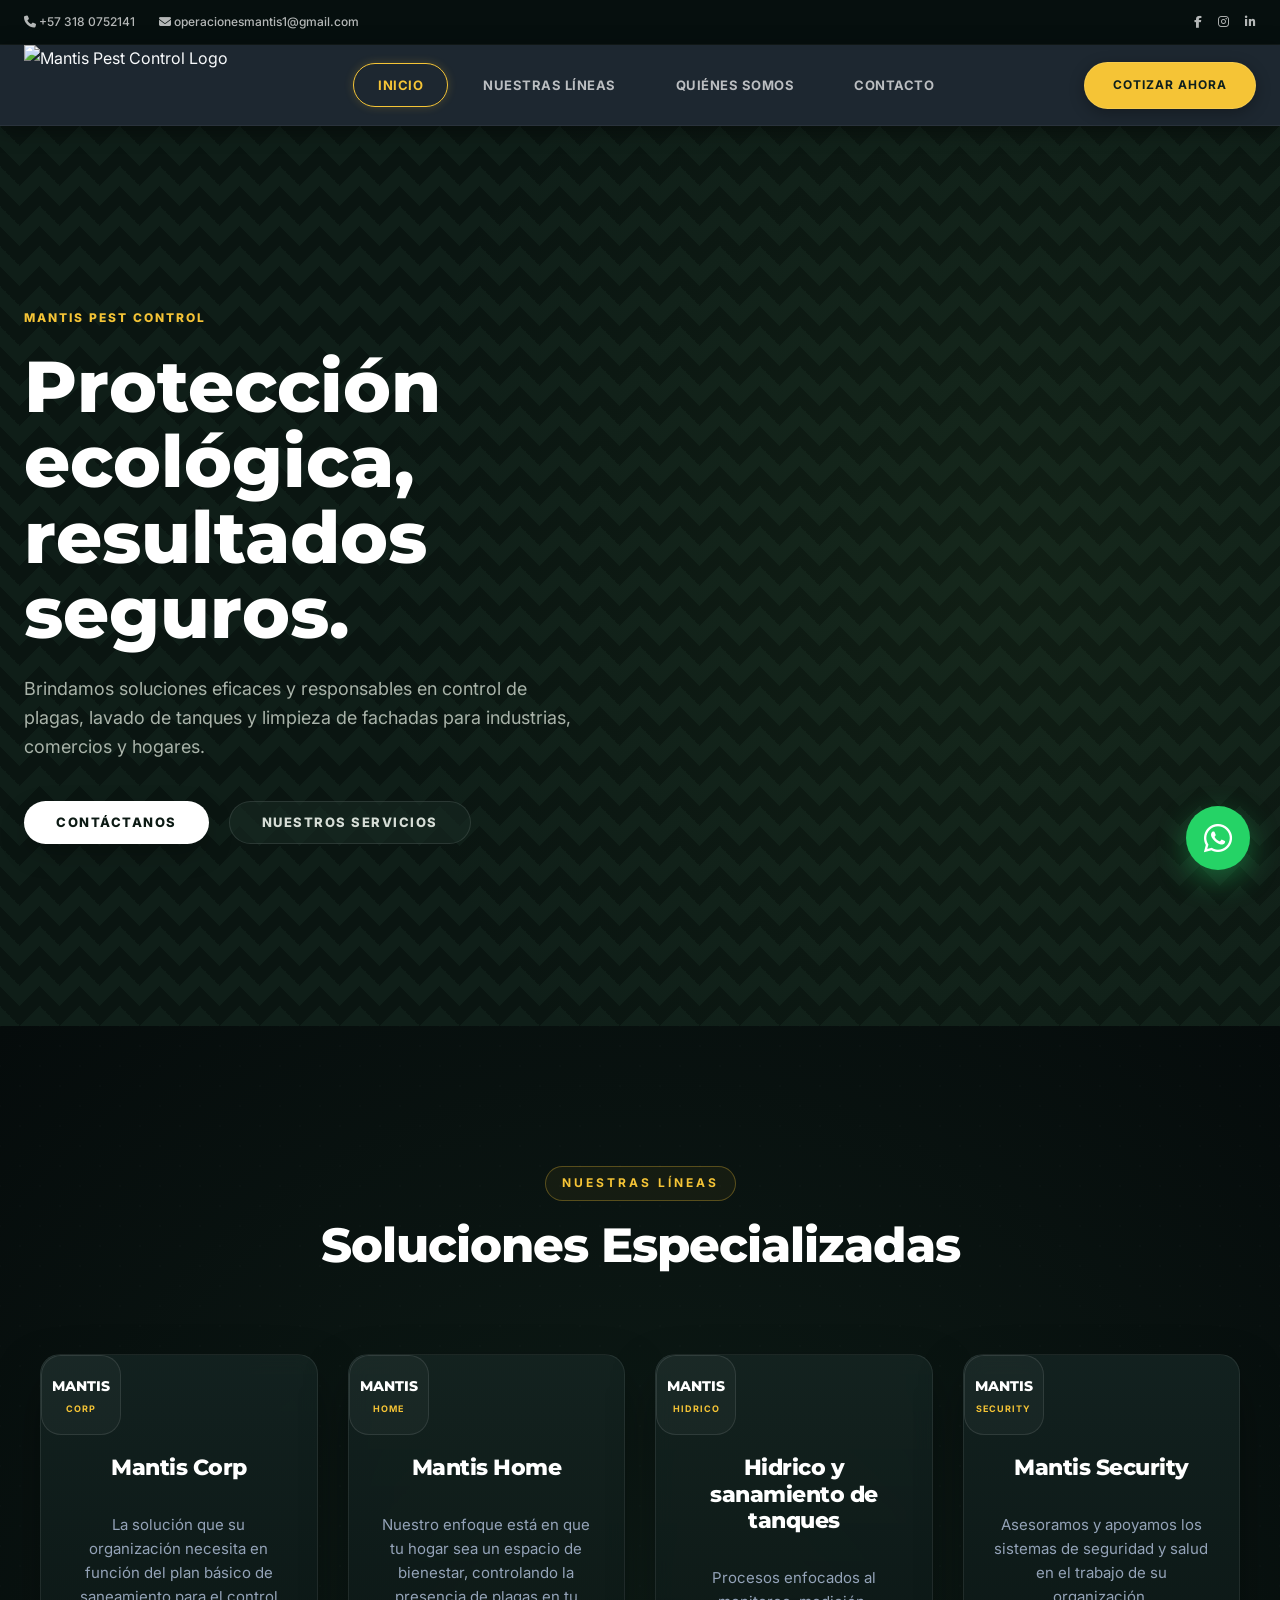
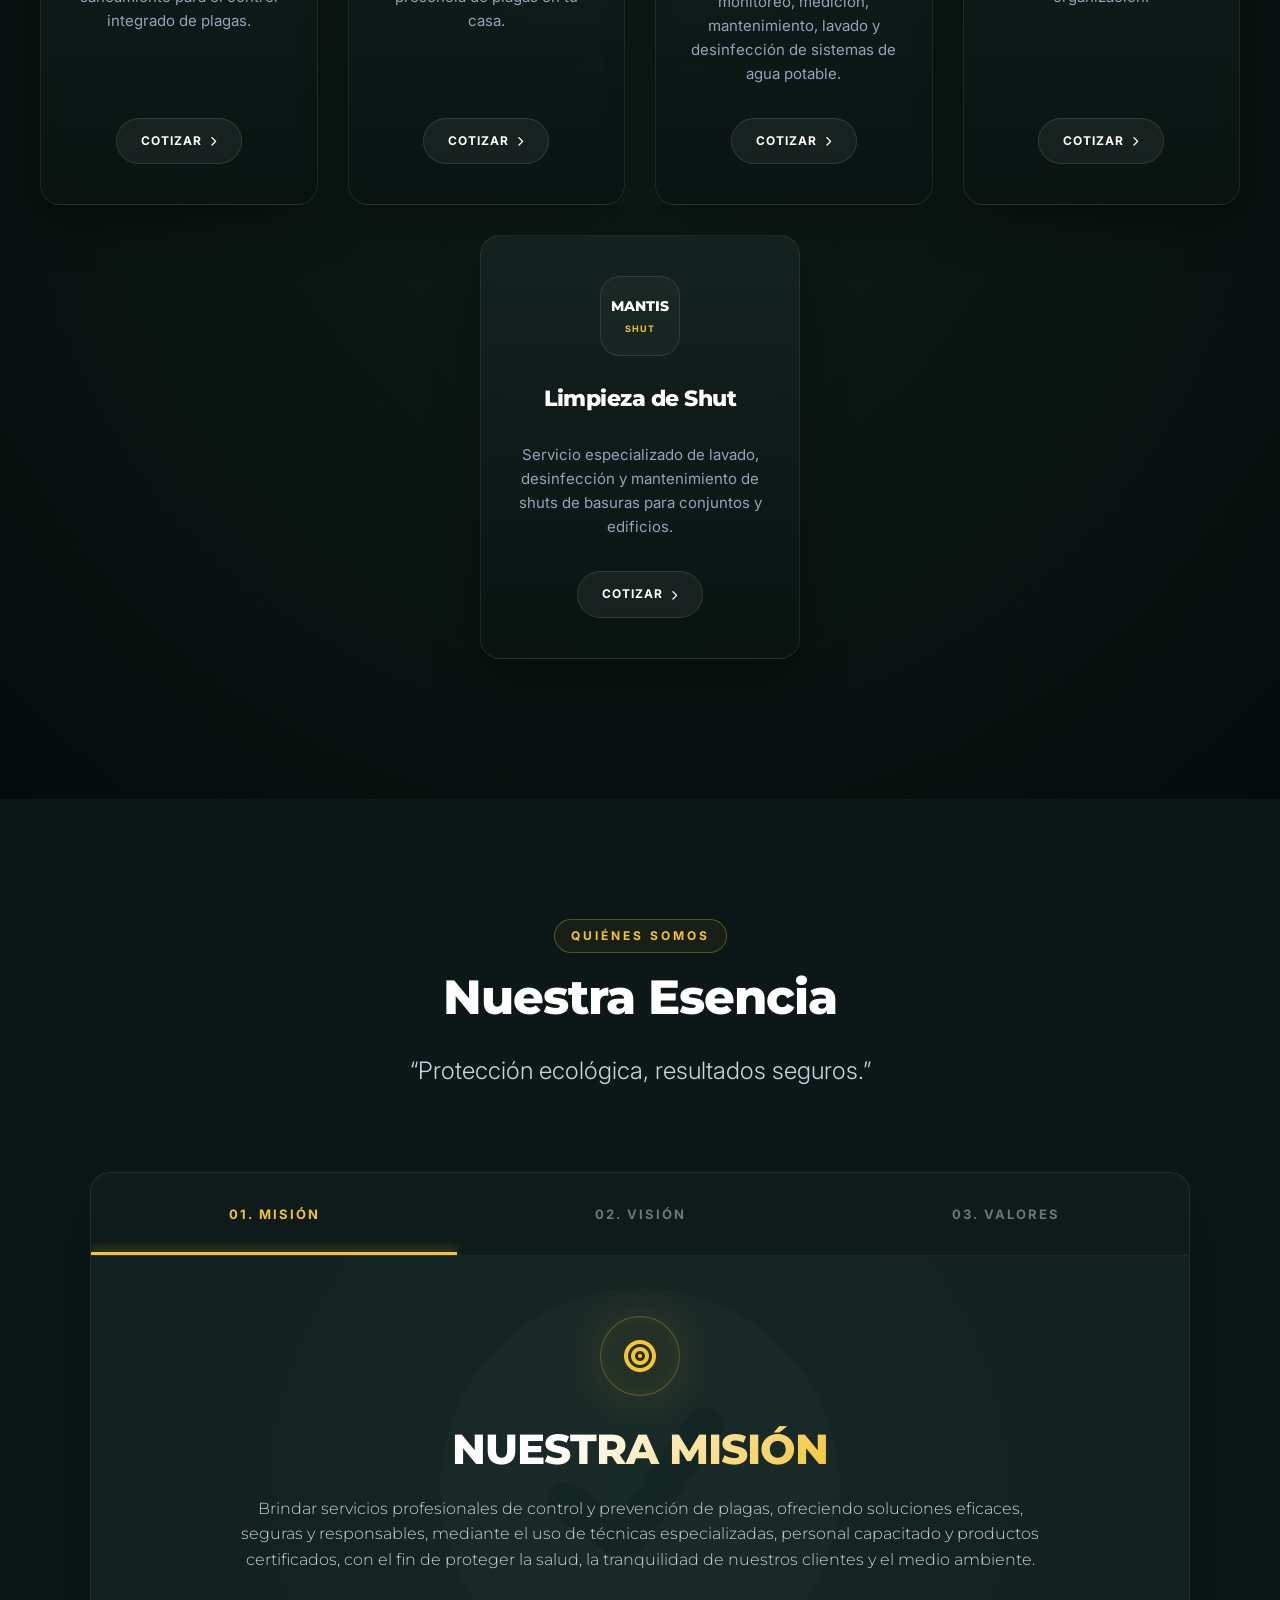
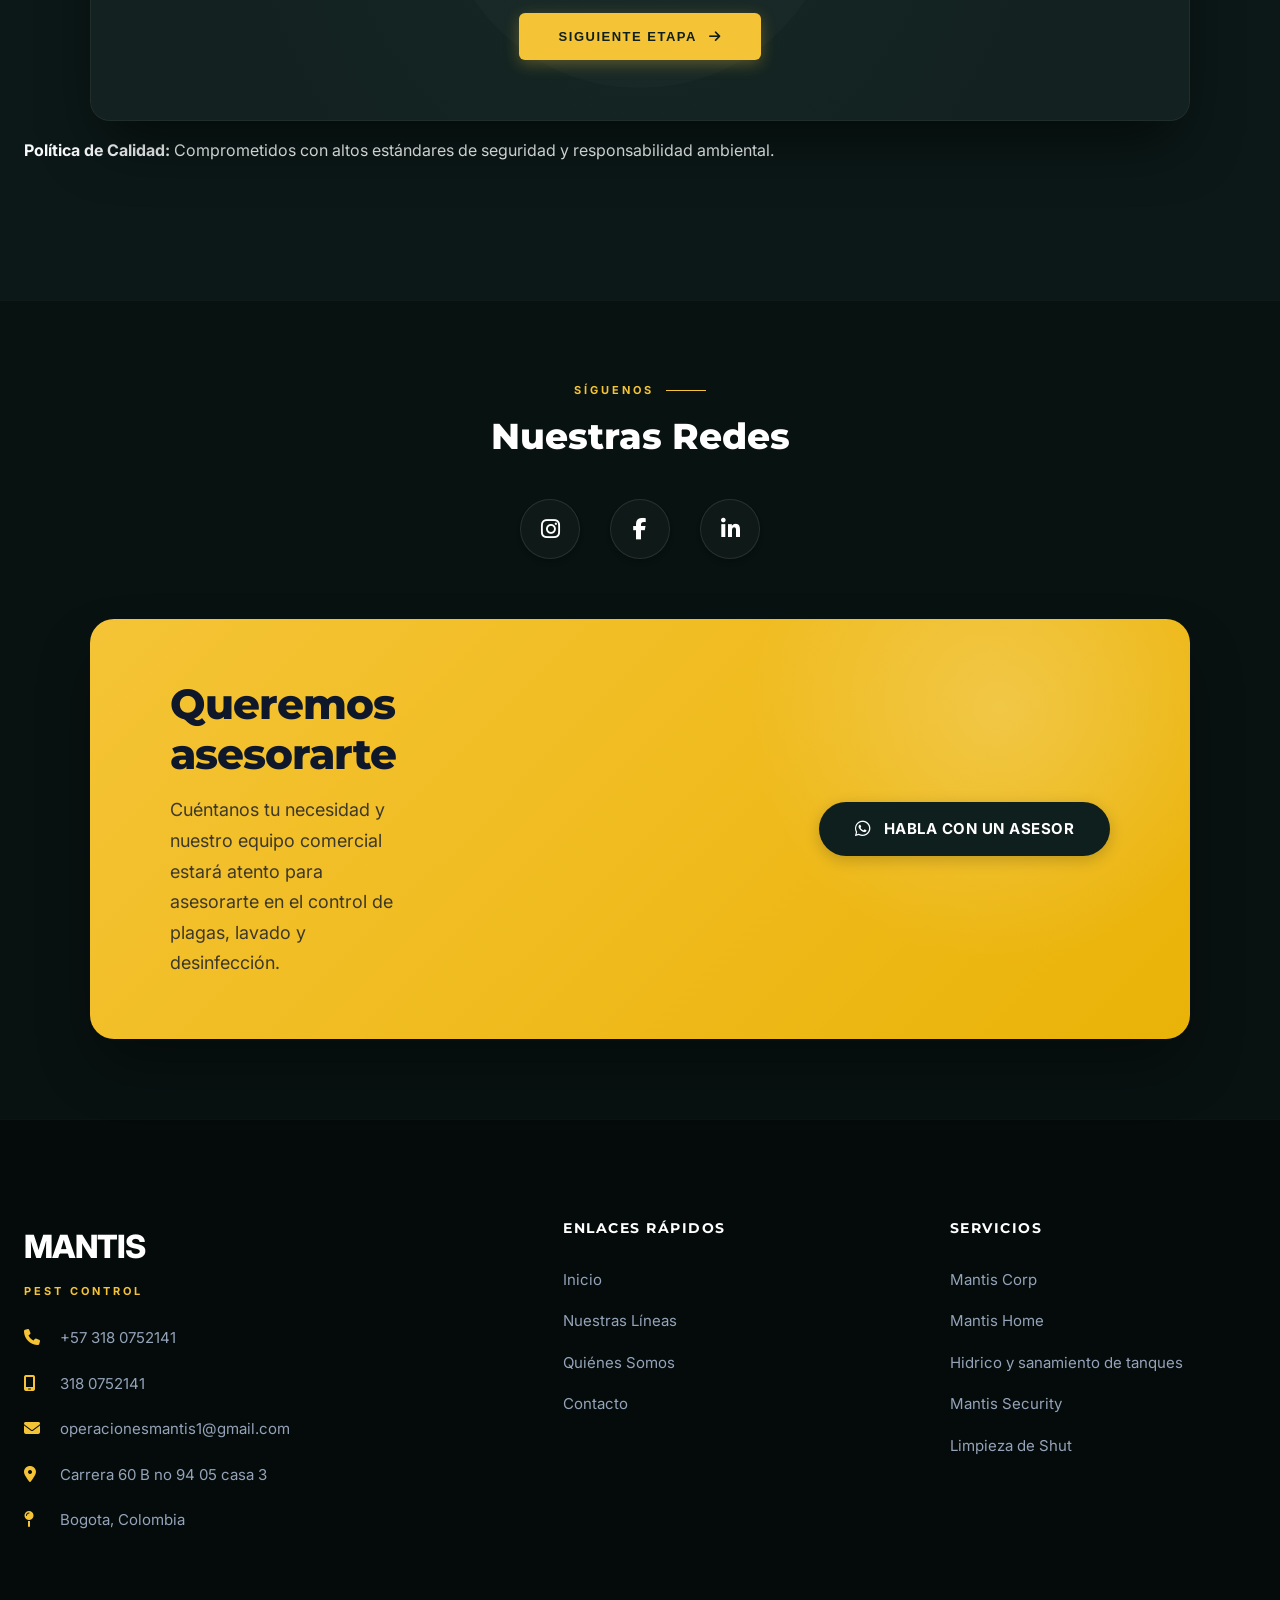
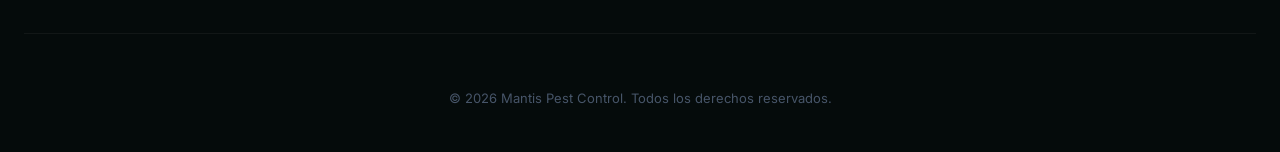
==== commit aac25fc2: "Add files via upload" ====
--- a/index.html
+++ b/index.html
@@ -9,17 +9,15 @@
   <link rel="preconnect" href="https://fonts.googleapis.com">
   <link rel="preconnect" href="https://fonts.gstatic.com" crossorigin>
   <link href="https://fonts.googleapis.com/css2?family=Montserrat:wght@300;400;500;600;700;800&family=Inter:wght@300;400;500;600&display=swap" rel="stylesheet">
-  <!-- FontAwesome for Icons -->
   <link rel="stylesheet" href="https://cdnjs.cloudflare.com/ajax/libs/font-awesome/6.4.0/css/all.min.css">
   <link rel="stylesheet" href="styles.css">
 </head>
 <body>
 
-  <!-- Top bar -->
   <div class="topbar">
     <div class="container">
       <div class="contact-left">
-        <a class="pill" href="tel:+573112354546"><i class="fa-solid fa-phone"></i> +57 311 2354546</a>
+        <a class="pill" href="tel:+573180752141"><i class="fa-solid fa-phone"></i> +57 318 0752141</a>
         <a class="pill" href="mailto:operacionesmantis1@gmail.com"><i class="fa-solid fa-envelope"></i> operacionesmantis1@gmail.com</a>
       </div>
       <div class="social-right">
@@ -30,7 +28,6 @@
     </div>
   </div>
 
-  <!-- Header -->
   <header>
     <div class="container nav">
       <a href="#inicio" class="brand">
@@ -50,7 +47,6 @@
     </div>
   </header>
 
-  <!-- Hero -->
   <section class="hero" id="inicio">
     <div class="container">
       <div class="hero-grid">
@@ -66,7 +62,6 @@
           </div>
         </div>
         <div class="hero-image">
-          <!-- Placeholder for Hero Image -->
           <div class="image-placeholder">
             <img src="https://i.postimg.cc/RCLj0ffW/Sin-titulo-21.png" alt="Profesional control de plagas" />
           </div>
@@ -75,7 +70,6 @@
     </div>
   </section>
 
-  <!-- Services Cards (Nuestras Líneas) -->
   <section id="servicios" class="services-section">
     <div class="container">
       <div class="section-header text-center">
@@ -84,7 +78,6 @@
       </div>
       <div class="cards-grid">
         
-        <!-- Card 1 -->
         <div class="service-card">
           <div class="card-header color-1">
             <div class="card-brand">
@@ -99,7 +92,6 @@
           </div>
         </div>
 
-        <!-- Card 2 -->
         <div class="service-card">
           <div class="card-header color-2">
             <div class="card-brand">
@@ -114,7 +106,6 @@
           </div>
         </div>
 
-        <!-- Card 3 -->
         <div class="service-card">
           <div class="card-header color-3">
             <div class="card-brand">
@@ -129,7 +120,6 @@
           </div>
         </div>
 
-        <!-- Card 4 -->
         <div class="service-card">
           <div class="card-header color-4">
             <div class="card-brand">
@@ -144,7 +134,6 @@
           </div>
         </div>
 
-        <!-- Card 5 -->
         <div class="service-card">
           <div class="card-header color-5">
             <div class="card-brand">
@@ -163,7 +152,6 @@
     </div>
   </section>
 
-  <!-- Nosotros (About Us) - UPDATED SECTION -->
   <section id="nosotros" class="about-section">
     <div class="container">
       <div class="section-header text-center">
@@ -174,17 +162,14 @@
 
       <div class="essence-wizard-container">
         
-        <!-- Navigation Tabs -->
         <div class="essence-nav">
             <div class="essence-nav-item active" id="nav-mission" onclick="showStep('mission')">01. Misión</div>
             <div class="essence-nav-item" id="nav-vision" onclick="showStep('vision')">02. Visión</div>
             <div class="essence-nav-item" id="nav-values" onclick="showStep('values')">03. Valores</div>
         </div>
 
-        <!-- Content Body -->
         <div class="essence-body">
             
-            <!-- Step 1: Misión -->
             <div class="essence-step active" id="step-mission">
               <div class="essence-icon-wrapper"><i class="fa-solid fa-bullseye"></i></div>
               <h3 class="essence-title-large">NUESTRA MISIÓN</h3>
@@ -196,7 +181,6 @@
               </div>
             </div>
 
-            <!-- Step 2: Visión -->
             <div class="essence-step" id="step-vision">
               <div class="essence-icon-wrapper"><i class="fa-solid fa-eye"></i></div>
               <h3 class="essence-title-large">NUESTRA VISIÓN</h3>
@@ -209,43 +193,36 @@
               </div>
             </div>
 
-            <!-- Step 3: Valores -->
             <div class="essence-step" id="step-values">
               <h3 class="essence-title-large" style="margin-bottom:10px;">VALORES CORPORATIVOS</h3>
               <p class="essence-text-large" style="margin-bottom:30px; font-size:15px;">Pilares fundamentales que guían nuestro servicio.</p>
               
               <div class="values-grid-pro">
-                <!-- Value 1 -->
                 <div class="value-card">
                   <div class="vc-icon"><i class="fa-solid fa-hand-holding-heart"></i></div>
                   <h4>Responsabilidad</h4>
                   <p>Compromiso y seriedad garantizando resultados confiables.</p>
                 </div>
-                <!-- Value 2 -->
                 <div class="value-card">
                   <div class="vc-icon"><i class="fa-solid fa-star"></i></div>
                   <h4>Calidad</h4>
                   <p>Soluciones efectivas, productos certificados y mejora continua.</p>
                 </div>
-                <!-- Value 3 -->
                 <div class="value-card">
                   <div class="vc-icon"><i class="fa-solid fa-scale-balanced"></i></div>
                   <h4>Honestidad</h4>
                   <p>Transparencia y diagnósticos reales, generando confianza.</p>
                 </div>
-                <!-- Value 4 -->
                 <div class="value-card">
                   <div class="vc-icon"><i class="fa-solid fa-heart-pulse"></i></div>
                   <h4>Salud</h4>
                   <p>Métodos seguros para personas, mascotas y el entorno.</p>
                 </div>
-                <!-- Value 5 -->
                 <div class="value-card">
                   <div class="vc-icon"><i class="fa-solid fa-leaf"></i></div>
                   <h4>Ecología</h4>
                   <p>Prácticas responsables y sostenibles con el medio ambiente.</p>
                 </div>
-                <!-- Value 6 -->
                 <div class="value-card">
                   <div class="vc-icon"><i class="fa-solid fa-headset"></i></div>
                   <h4>Servicio</h4>
@@ -268,11 +245,9 @@
     </div>
   </section>
 
-  <!-- Combined Social & Contact Section -->
   <section class="social-contact-section" id="contacto">
     <div class="container">
       
-      <!-- Top: Social Media -->
       <div class="social-wrapper">
         <div class="social-header">
           <span class="social-label">SÍGUENOS <span class="dash"></span></span>
@@ -285,41 +260,37 @@
         </div>
       </div>
 
-      <!-- Bottom: CTA Banner -->
       <div class="cta-banner">
         <div class="cta-content">
           <h2>Queremos asesorarte</h2>
           <p>Cuéntanos tu necesidad y nuestro equipo comercial estará atento para asesorarte en el control de plagas, lavado y desinfección.</p>
         </div>
         <div class="cta-action">
-          <a href="https://wa.me/573112354546?text=Hola,%20me%20gustaría%20recibir%20asesoría%20sobre%20control%20de%20plagas." target="_blank" class="btn secondary">Habla con un asesor</a>
+          <a href="https://wa.me/573180752141?text=Hola,%20me%20gustaría%20recibir%20asesoría%20sobre%20control%20de%20plagas." target="_blank" class="btn secondary">Habla con un asesor</a>
         </div>
       </div>
 
     </div>
   </section>
 
-  <!-- Footer -->
   <footer>
     <div class="container">
       <div class="footer-grid">
         
-        <!-- Column 1: Contact Info -->
         <div class="footer-col">
           <div class="footer-brand">
             <span class="f-main">MANTIS</span>
             <span class="f-sub">PEST CONTROL</span>
           </div>
           <ul class="footer-contact">
-            <li><i class="fa-solid fa-phone"></i> +57 311 2354546</li>
-            <li><i class="fa-solid fa-mobile-screen"></i> 311 2354546</li>
+            <li><i class="fa-solid fa-phone"></i> +57 318 0752141</li>
+            <li><i class="fa-solid fa-mobile-screen"></i> 318 0752141</li>
             <li><i class="fa-solid fa-envelope"></i> operacionesmantis1@gmail.com</li>
             <li><i class="fa-solid fa-location-dot"></i> Carrera 60 B no 94 05 casa 3</li>
             <li><i class="fa-solid fa-map-pin"></i> Bogota, Colombia</li>
           </ul>
         </div>
 
-        <!-- Column 2: Quick Links -->
         <div class="footer-col">
           <h4>ENLACES RÁPIDOS</h4>
           <ul class="footer-links">
@@ -330,7 +301,6 @@
           </ul>
         </div>
 
-        <!-- Column 3: Lines -->
         <div class="footer-col">
           <h4>SERVICIOS</h4>
           <ul class="footer-links">
@@ -351,8 +321,7 @@
     </div>
   </footer>
 
-  <!-- Floating WhatsApp (Right side) -->
-  <a href="https://wa.me/573112354546" class="float-wa" target="_blank" rel="noopener noreferrer">
+  <a href="https://wa.me/573180752141" class="float-wa" target="_blank" rel="noopener noreferrer">
     <i class="fa-brands fa-whatsapp"></i>
   </a>
 
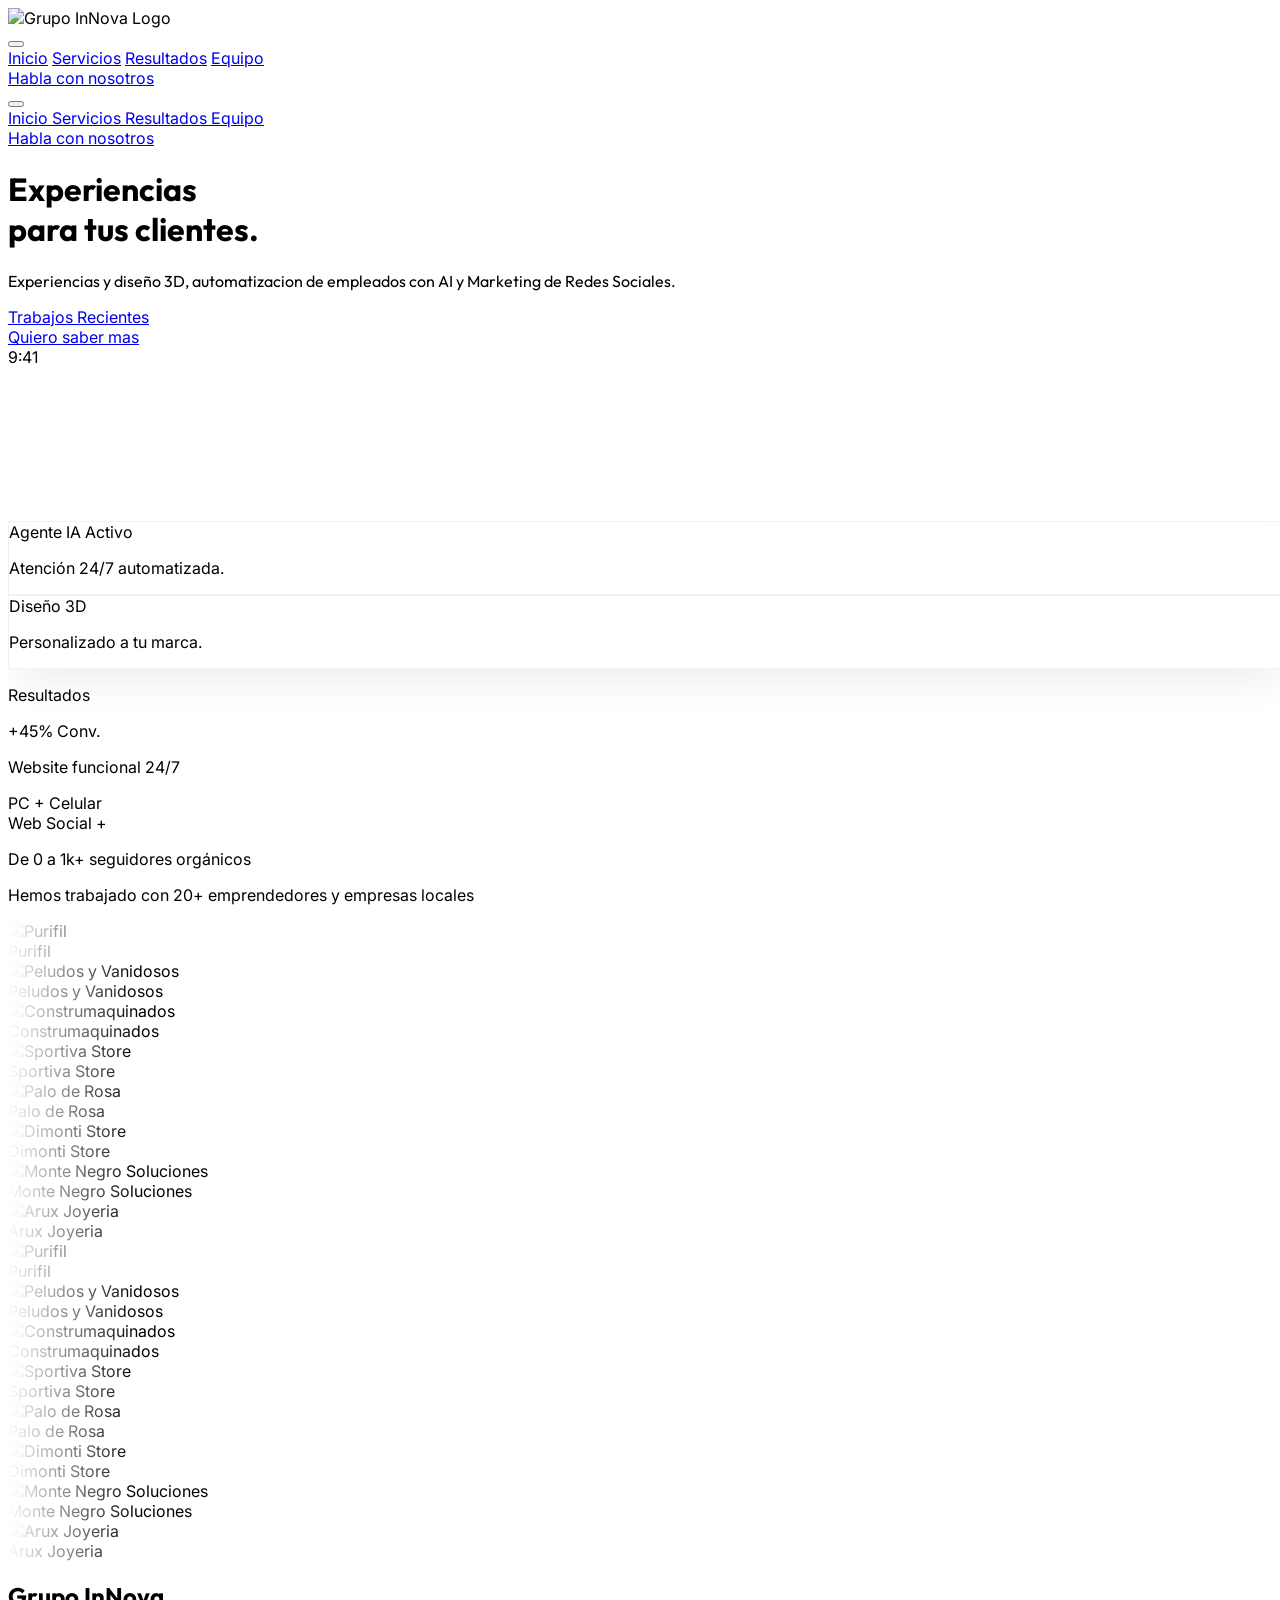
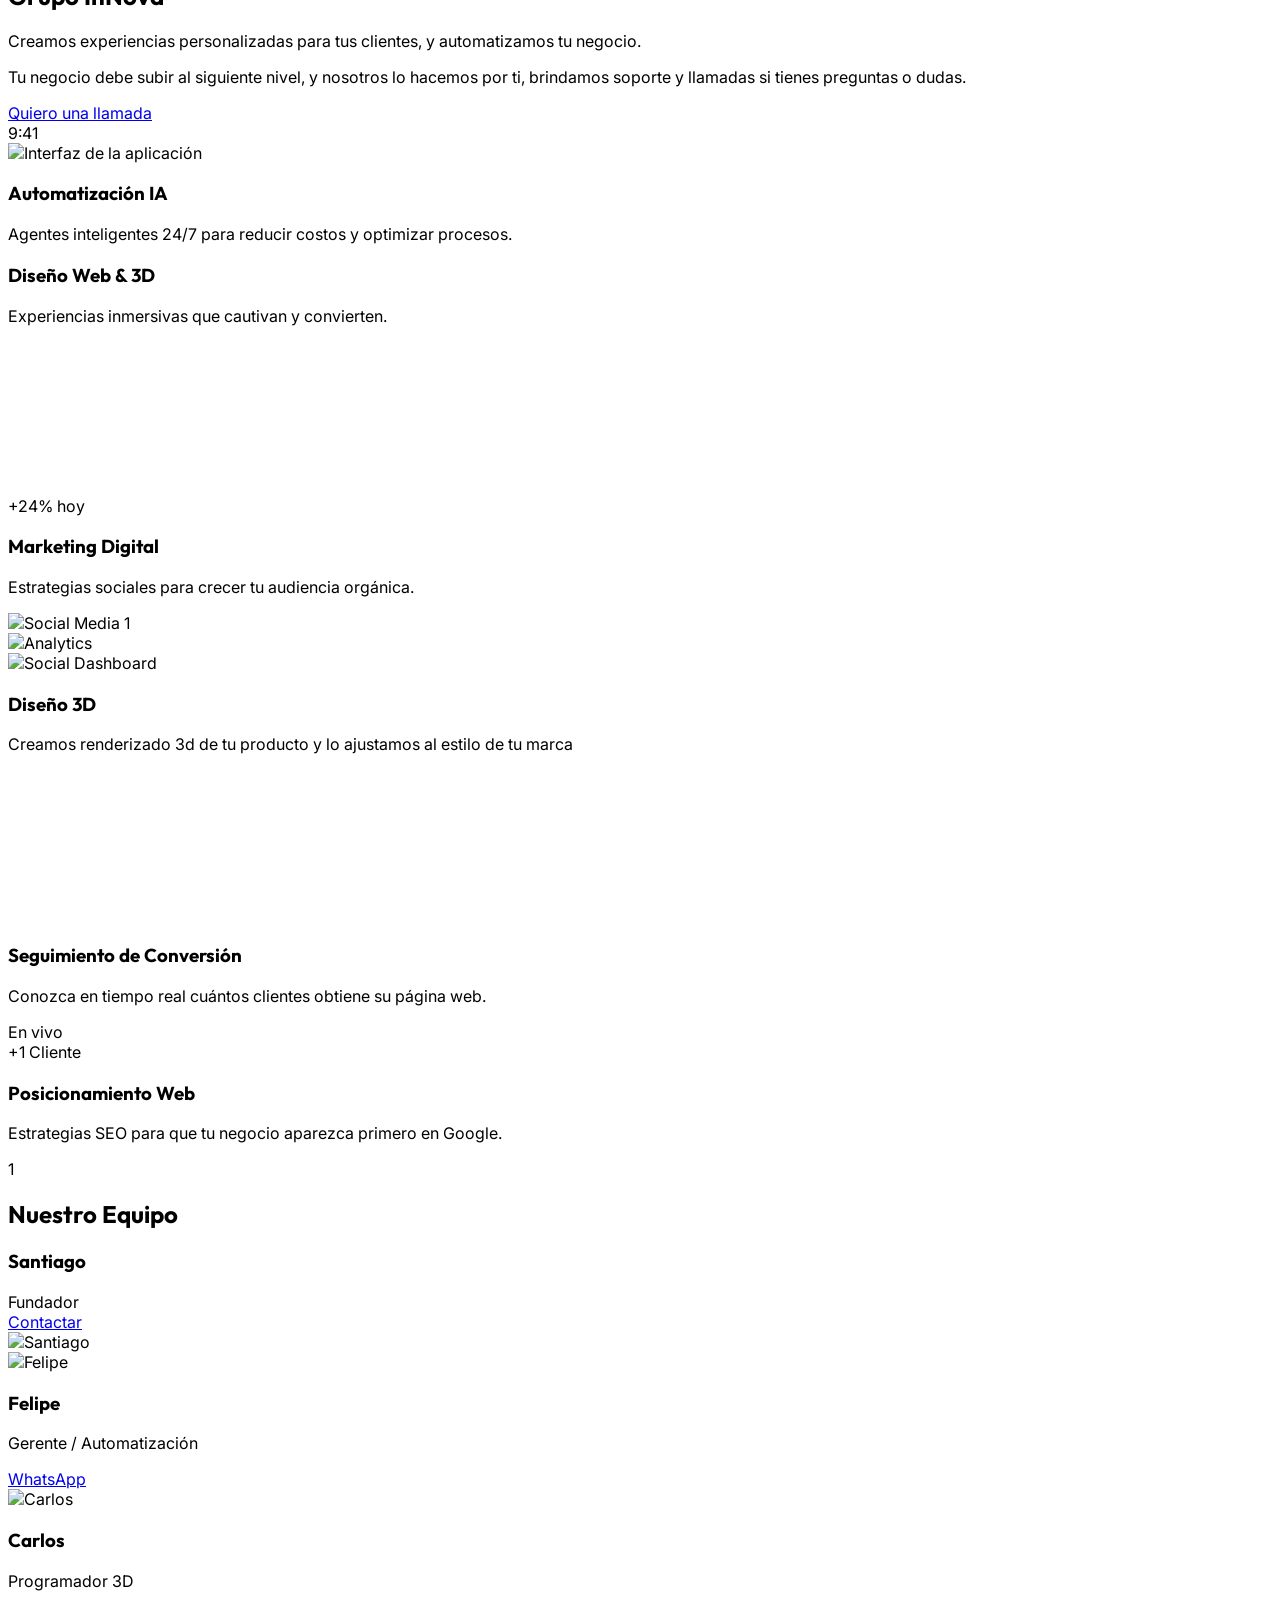
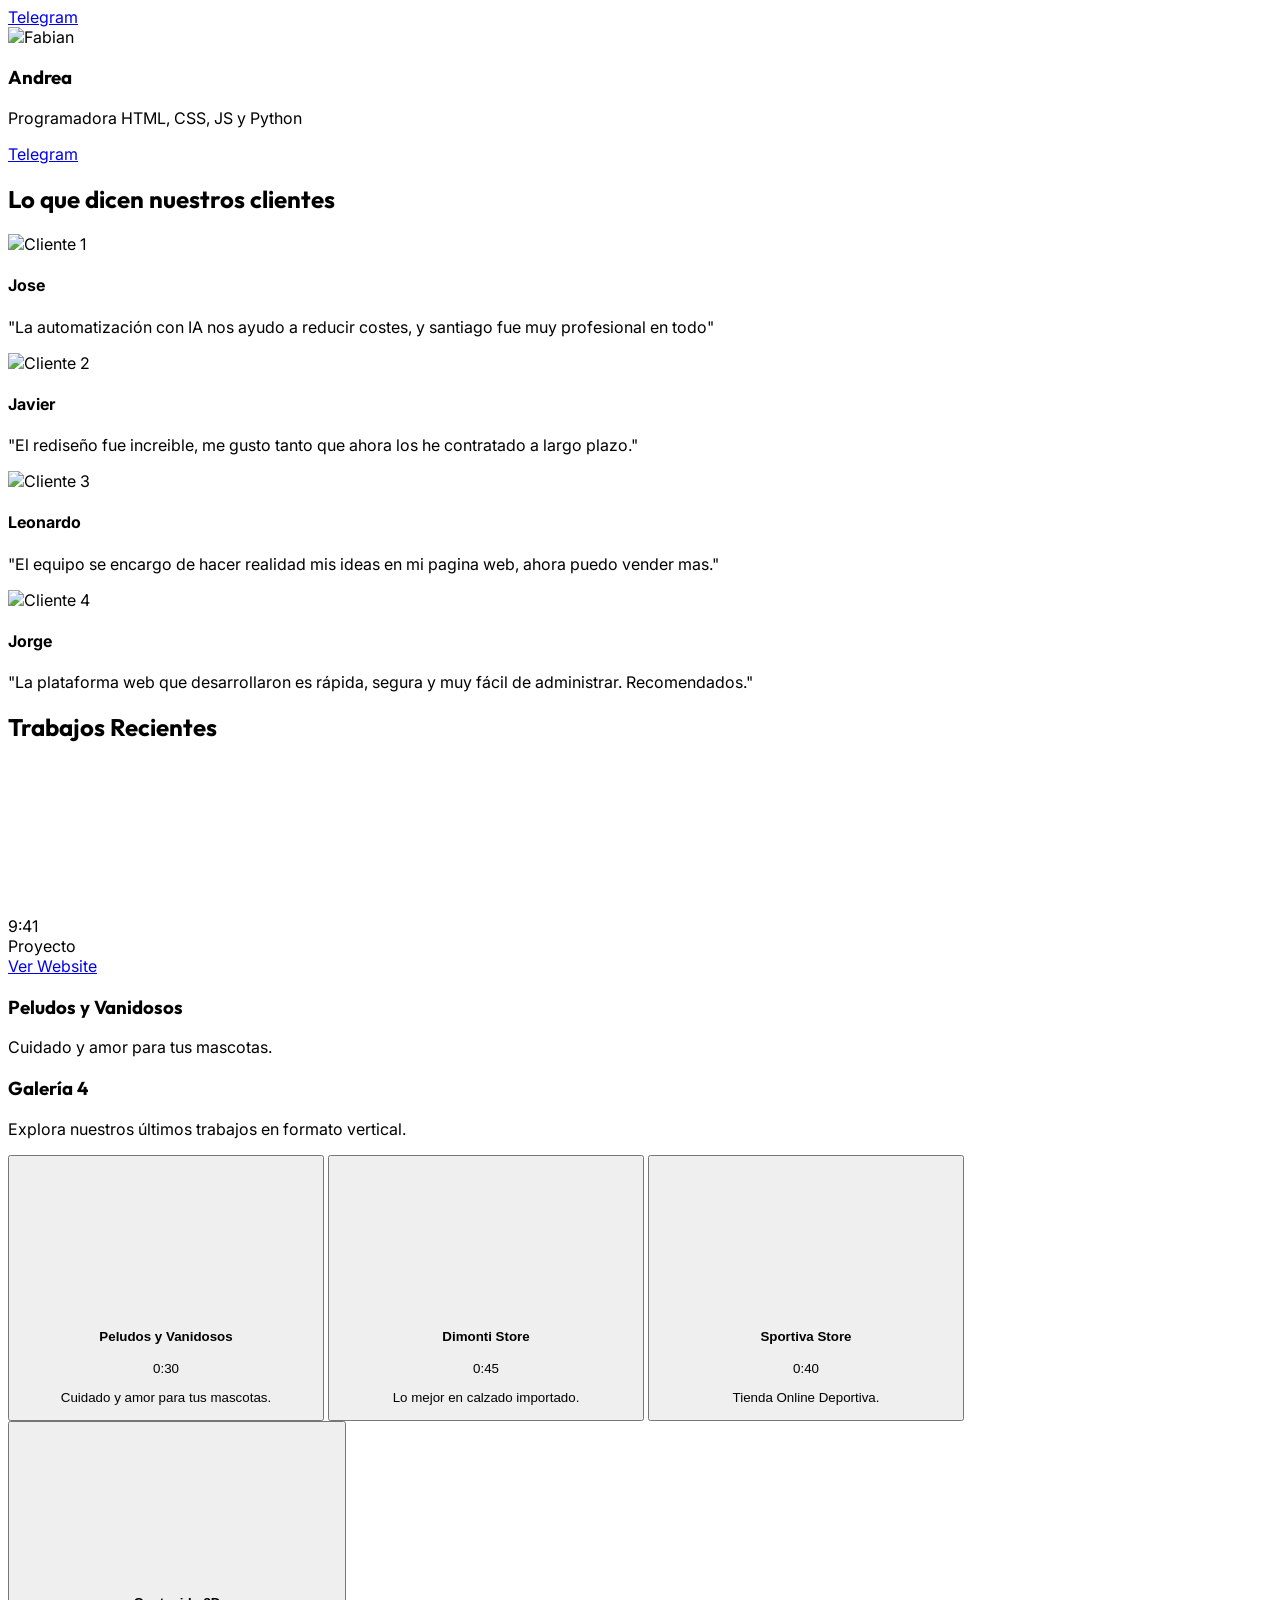
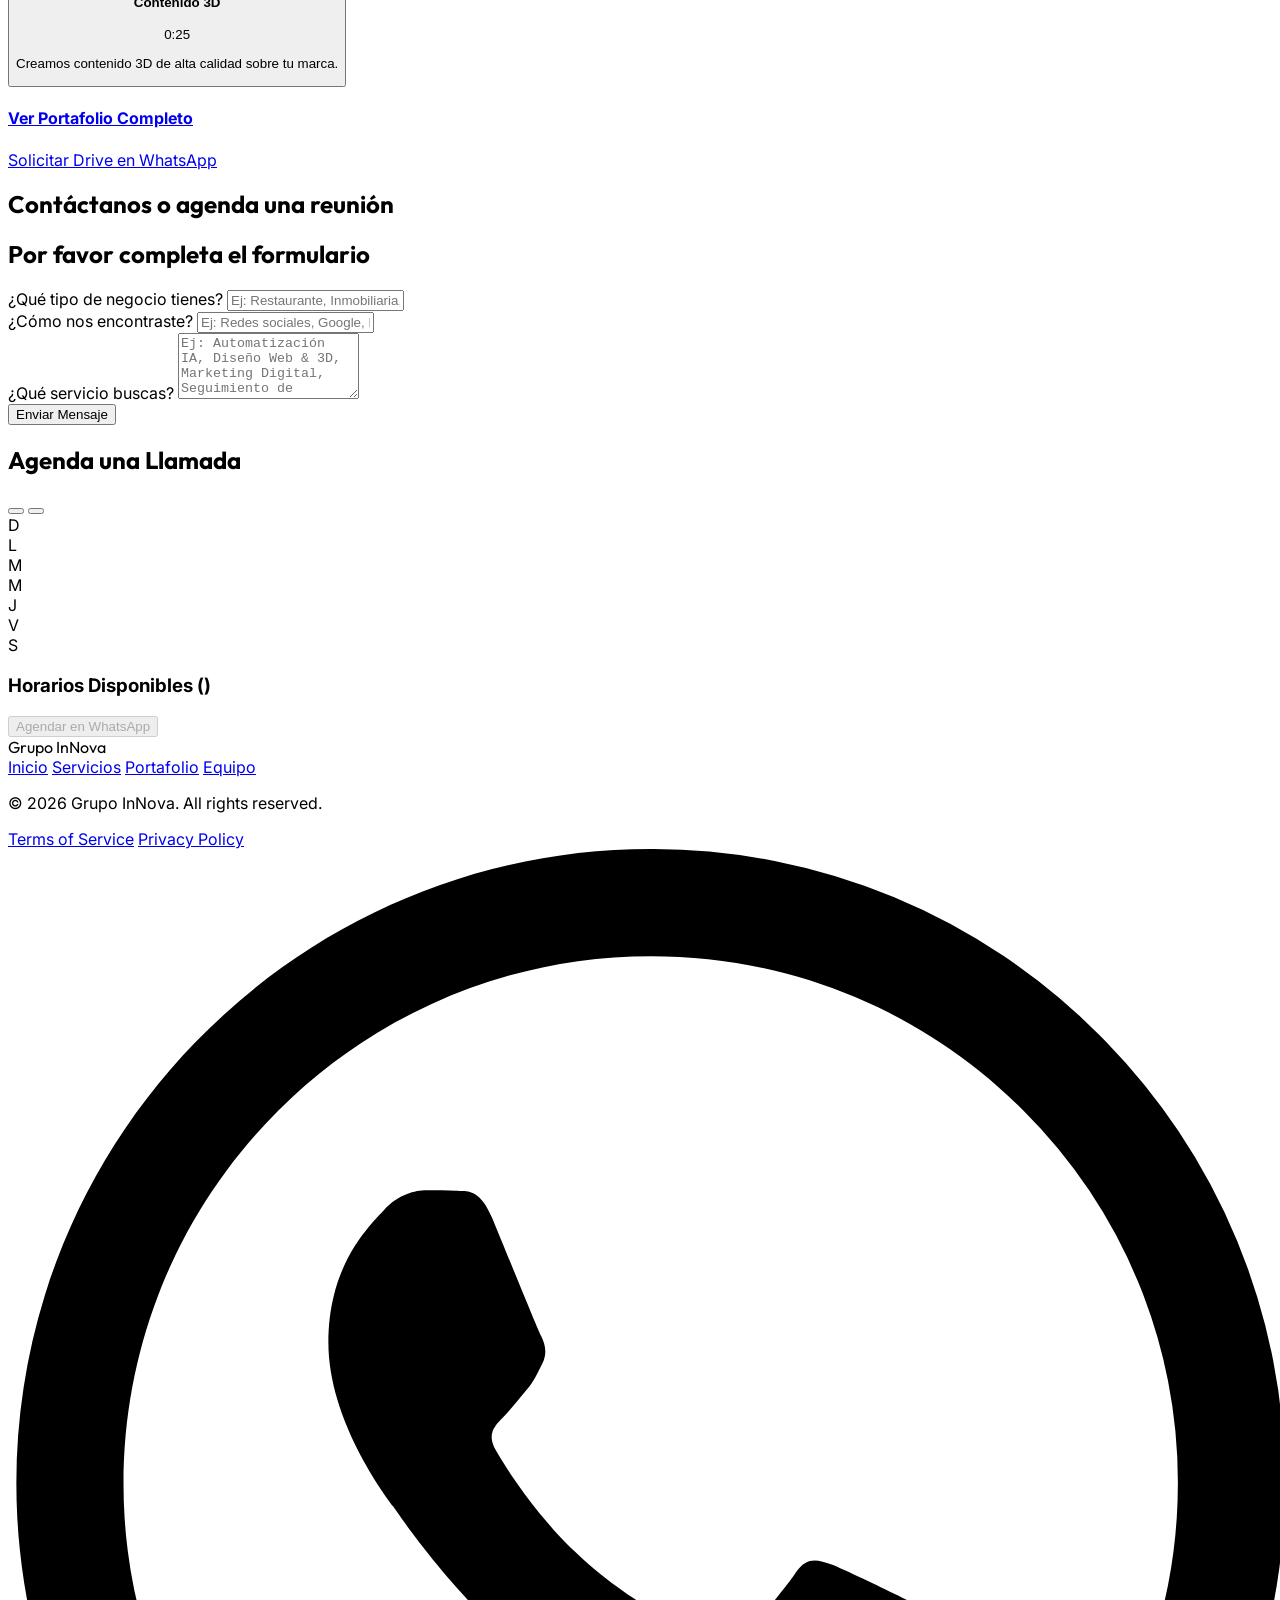
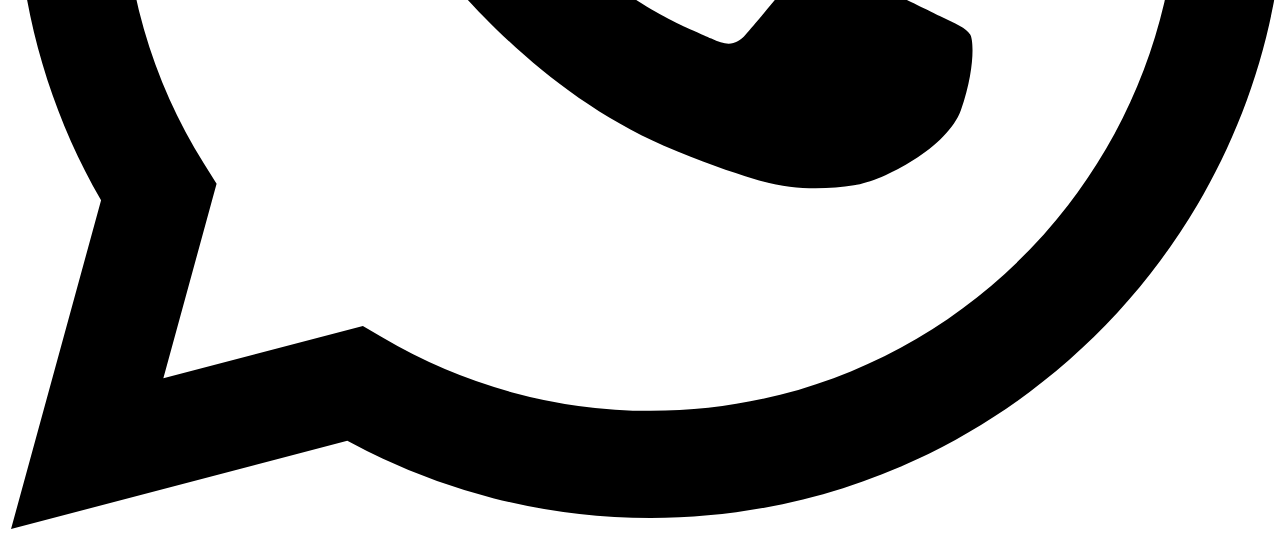
==== commit ecd61a33: "Add files via upload" ====
--- a/index.html
+++ b/index.html
@@ -1,330 +1,1564 @@
-<!DOCTYPE html>
-<html lang="es">
-<head>
-  <meta charset="utf-8" />
-  <meta name="viewport" content="width=device-width, initial-scale=1" />
-  <title>Mantis Pest Control | Control de Plagas y Servicios Especializados</title>
-  <meta name="description" content="Servicios profesionales de control y prevención de plagas, lavado de tanques, limpieza de fachadas y más." />
-  <meta name="theme-color" content="#1f3c2d" />
-  <link rel="preconnect" href="https://fonts.googleapis.com">
-  <link rel="preconnect" href="https://fonts.gstatic.com" crossorigin>
-  <link href="https://fonts.googleapis.com/css2?family=Montserrat:wght@300;400;500;600;700;800&family=Inter:wght@300;400;500;600&display=swap" rel="stylesheet">
-  <link rel="stylesheet" href="https://cdnjs.cloudflare.com/ajax/libs/font-awesome/6.4.0/css/all.min.css">
-  <link rel="stylesheet" href="styles.css">
-</head>
-<body>
-
-  <div class="topbar">
-    <div class="container">
-      <div class="contact-left">
-        <a class="pill" href="tel:+573180752141"><i class="fa-solid fa-phone"></i> +57 318 0752141</a>
-        <a class="pill" href="mailto:operacionesmantis1@gmail.com"><i class="fa-solid fa-envelope"></i> operacionesmantis1@gmail.com</a>
-      </div>
-      <div class="social-right">
-        <a href="#" target="_blank"><i class="fa-brands fa-facebook-f"></i></a>
-        <a href="#" target="_blank"><i class="fa-brands fa-instagram"></i></a>
-        <a href="#" target="_blank"><i class="fa-brands fa-linkedin-in"></i></a>
-      </div>
-    </div>
-  </div>
-
-  <header>
-    <div class="container nav">
-      <a href="#inicio" class="brand">
-        <img src="https://i.postimg.cc/cLkWL3pB/03a5619e-f0a9-4ad2-91fc-5d855925811d.jpg" alt="Mantis Pest Control Logo" class="logo-img" />
-      </a>
-      
-      <nav class="menu" id="menu">
-        <a href="#inicio" class="active">INICIO</a>
-        <a href="#servicios">NUESTRAS LÍNEAS</a>
-        <a href="#nosotros">QUIÉNES SOMOS</a>
-        <a href="#contacto">CONTACTO</a>
-      </nav>
-
-      <a href="#contacto" class="cta-header">COTIZAR AHORA</a>
-      
-      <button class="hamburger" id="hamburger" aria-label="Abrir menú"><i class="fa-solid fa-bars"></i></button>
-    </div>
-  </header>
-
-  <section class="hero" id="inicio">
-    <div class="container">
-      <div class="hero-grid">
-        <div class="hero-text">
-          <div class="hero-subtitle">MANTIS PEST CONTROL</div>
-          <h1 class="hero-title">Protección ecológica,<br>resultados seguros.</h1>
-          <p class="hero-desc">
-            Brindamos soluciones eficaces y responsables en control de plagas, lavado de tanques y limpieza de fachadas para industrias, comercios y hogares.
-          </p>
-          <div class="hero-buttons">
-            <a href="#contacto" class="btn primary">CONTÁCTANOS</a>
-            <a href="#servicios" class="btn secondary">NUESTROS SERVICIOS</a>
-          </div>
-        </div>
-        <div class="hero-image">
-          <div class="image-placeholder">
-            <img src="https://i.postimg.cc/RCLj0ffW/Sin-titulo-21.png" alt="Profesional control de plagas" />
-          </div>
-        </div>
-      </div>
-    </div>
-  </section>
-
-  <section id="servicios" class="services-section">
-    <div class="container">
-      <div class="section-header text-center">
-        <span class="subtitle">NUESTRAS LÍNEAS</span>
-        <h2 class="title">Soluciones Especializadas</h2>
-      </div>
-      <div class="cards-grid">
-        
-        <div class="service-card">
-          <div class="card-header color-1">
-            <div class="card-brand">
-              <span class="brand-main">Mantis</span>
-              <span class="brand-sub">CORP</span>
-            </div>
-          </div>
-          <div class="card-body">
-            <h3 class="card-title">Mantis Corp</h3>
-            <p class="card-desc">La solución que su organización necesita en función del plan básico de saneamiento para el control integrado de plagas.</p>
-            <a href="#contacto" class="card-btn">COTIZAR <i class="fa-solid fa-chevron-right"></i></a>
-          </div>
-        </div>
-
-        <div class="service-card">
-          <div class="card-header color-2">
-            <div class="card-brand">
-              <span class="brand-main">Mantis</span>
-              <span class="brand-sub">HOME</span>
-            </div>
-          </div>
-          <div class="card-body">
-            <h3 class="card-title">Mantis Home</h3>
-            <p class="card-desc">Nuestro enfoque está en que tu hogar sea un espacio de bienestar, controlando la presencia de plagas en tu casa.</p>
-            <a href="#contacto" class="card-btn">COTIZAR <i class="fa-solid fa-chevron-right"></i></a>
-          </div>
-        </div>
-
-        <div class="service-card">
-          <div class="card-header color-3">
-            <div class="card-brand">
-              <span class="brand-main">Mantis</span>
-              <span class="brand-sub">HIDRICO</span>
-            </div>
-          </div>
-          <div class="card-body">
-            <h3 class="card-title">Hidrico y sanamiento de tanques</h3>
-            <p class="card-desc">Procesos enfocados al monitoreo, medición, mantenimiento, lavado y desinfección de sistemas de agua potable.</p>
-            <a href="#contacto" class="card-btn">COTIZAR <i class="fa-solid fa-chevron-right"></i></a>
-          </div>
-        </div>
-
-        <div class="service-card">
-          <div class="card-header color-4">
-            <div class="card-brand">
-              <span class="brand-main">Mantis</span>
-              <span class="brand-sub">SECURITY</span>
-            </div>
-          </div>
-          <div class="card-body">
-            <h3 class="card-title">Mantis Security</h3>
-            <p class="card-desc">Asesoramos y apoyamos los sistemas de seguridad y salud en el trabajo de su organización.</p>
-            <a href="#contacto" class="card-btn">COTIZAR <i class="fa-solid fa-chevron-right"></i></a>
-          </div>
-        </div>
-
-        <div class="service-card">
-          <div class="card-header color-5">
-            <div class="card-brand">
-              <span class="brand-main">Mantis</span>
-              <span class="brand-sub">SHUT</span>
-            </div>
-          </div>
-          <div class="card-body">
-            <h3 class="card-title">Limpieza de Shut</h3>
-            <p class="card-desc">Servicio especializado de lavado, desinfección y mantenimiento de shuts de basuras para conjuntos y edificios.</p>
-            <a href="#contacto" class="card-btn">COTIZAR <i class="fa-solid fa-chevron-right"></i></a>
-          </div>
-        </div>
-
-      </div>
-    </div>
-  </section>
-
-  <section id="nosotros" class="about-section">
-    <div class="container">
-      <div class="section-header text-center">
-        <span class="subtitle">QUIÉNES SOMOS</span>
-        <h2 class="title">Nuestra Esencia</h2>
-        <p class="lema">“Protección ecológica, resultados seguros.”</p>
-      </div>
-
-      <div class="essence-wizard-container">
-        
-        <div class="essence-nav">
-            <div class="essence-nav-item active" id="nav-mission" onclick="showStep('mission')">01. Misión</div>
-            <div class="essence-nav-item" id="nav-vision" onclick="showStep('vision')">02. Visión</div>
-            <div class="essence-nav-item" id="nav-values" onclick="showStep('values')">03. Valores</div>
-        </div>
-
-        <div class="essence-body">
-            
-            <div class="essence-step active" id="step-mission">
-              <div class="essence-icon-wrapper"><i class="fa-solid fa-bullseye"></i></div>
-              <h3 class="essence-title-large">NUESTRA MISIÓN</h3>
-              <p class="essence-text-large">
-                Brindar servicios profesionales de control y prevención de plagas, ofreciendo soluciones eficaces, seguras y responsables, mediante el uso de técnicas especializadas, personal capacitado y productos certificados, con el fin de proteger la salud, la tranquilidad de nuestros clientes y el medio ambiente.
-              </p>
-              <div class="essence-actions">
-                <button class="btn-corporate" onclick="showStep('vision')">Siguiente Etapa <i class="fa-solid fa-arrow-right"></i></button>
-              </div>
-            </div>
-
-            <div class="essence-step" id="step-vision">
-              <div class="essence-icon-wrapper"><i class="fa-solid fa-eye"></i></div>
-              <h3 class="essence-title-large">NUESTRA VISIÓN</h3>
-              <p class="essence-text-large">
-                Ser reconocidos como una empresa líder en control de plagas, destacada por la eficacia de nuestros servicios, el uso responsable de productos seguros y el compromiso con la salud, el bienestar y la protección de los hogares, empresas y el medio ambiente.
-              </p>
-              <div class="essence-actions">
-                <button class="btn-corporate outline" onclick="showStep('mission')"><i class="fa-solid fa-arrow-left"></i> Anterior</button>
-                <button class="btn-corporate" onclick="showStep('values')">Ver Valores <i class="fa-solid fa-arrow-right"></i></button>
-              </div>
-            </div>
-
-            <div class="essence-step" id="step-values">
-              <h3 class="essence-title-large" style="margin-bottom:10px;">VALORES CORPORATIVOS</h3>
-              <p class="essence-text-large" style="margin-bottom:30px; font-size:15px;">Pilares fundamentales que guían nuestro servicio.</p>
-              
-              <div class="values-grid-pro">
-                <div class="value-card">
-                  <div class="vc-icon"><i class="fa-solid fa-hand-holding-heart"></i></div>
-                  <h4>Responsabilidad</h4>
-                  <p>Compromiso y seriedad garantizando resultados confiables.</p>
-                </div>
-                <div class="value-card">
-                  <div class="vc-icon"><i class="fa-solid fa-star"></i></div>
-                  <h4>Calidad</h4>
-                  <p>Soluciones efectivas, productos certificados y mejora continua.</p>
-                </div>
-                <div class="value-card">
-                  <div class="vc-icon"><i class="fa-solid fa-scale-balanced"></i></div>
-                  <h4>Honestidad</h4>
-                  <p>Transparencia y diagnósticos reales, generando confianza.</p>
-                </div>
-                <div class="value-card">
-                  <div class="vc-icon"><i class="fa-solid fa-heart-pulse"></i></div>
-                  <h4>Salud</h4>
-                  <p>Métodos seguros para personas, mascotas y el entorno.</p>
-                </div>
-                <div class="value-card">
-                  <div class="vc-icon"><i class="fa-solid fa-leaf"></i></div>
-                  <h4>Ecología</h4>
-                  <p>Prácticas responsables y sostenibles con el medio ambiente.</p>
-                </div>
-                <div class="value-card">
-                  <div class="vc-icon"><i class="fa-solid fa-headset"></i></div>
-                  <h4>Servicio</h4>
-                  <p>Puntualidad, respeto y atención personalizada.</p>
-                </div>
-              </div>
-
-              <div class="essence-actions">
-                <button class="btn-corporate outline" onclick="showStep('vision')"><i class="fa-solid fa-arrow-left"></i> Anterior</button>
-                <button class="btn-corporate" onclick="showStep('mission')">Volver al Inicio <i class="fa-solid fa-rotate-right"></i></button>
-              </div>
-            </div>
-
-        </div>
-      </div>
-      
-      <div class="policy-note">
-        <p><strong>Política de Calidad:</strong> Comprometidos con altos estándares de seguridad y responsabilidad ambiental.</p>
-      </div>
-    </div>
-  </section>
-
-  <section class="social-contact-section" id="contacto">
-    <div class="container">
-      
-      <div class="social-wrapper">
-        <div class="social-header">
-          <span class="social-label">SÍGUENOS <span class="dash"></span></span>
-          <h2 class="social-title">Nuestras Redes</h2>
-        </div>
-        <div class="social-icons-large">
-          <a href="#" class="icon-box"><i class="fa-brands fa-instagram"></i></a>
-          <a href="#" class="icon-box"><i class="fa-brands fa-facebook-f"></i></a>
-          <a href="#" class="icon-box"><i class="fa-brands fa-linkedin-in"></i></a>
-        </div>
-      </div>
-
-      <div class="cta-banner">
-        <div class="cta-content">
-          <h2>Queremos asesorarte</h2>
-          <p>Cuéntanos tu necesidad y nuestro equipo comercial estará atento para asesorarte en el control de plagas, lavado y desinfección.</p>
-        </div>
-        <div class="cta-action">
-          <a href="https://wa.me/573180752141?text=Hola,%20me%20gustaría%20recibir%20asesoría%20sobre%20control%20de%20plagas." target="_blank" class="btn secondary">Habla con un asesor</a>
-        </div>
-      </div>
-
-    </div>
-  </section>
-
-  <footer>
-    <div class="container">
-      <div class="footer-grid">
-        
-        <div class="footer-col">
-          <div class="footer-brand">
-            <span class="f-main">MANTIS</span>
-            <span class="f-sub">PEST CONTROL</span>
-          </div>
-          <ul class="footer-contact">
-            <li><i class="fa-solid fa-phone"></i> +57 318 0752141</li>
-            <li><i class="fa-solid fa-mobile-screen"></i> 318 0752141</li>
-            <li><i class="fa-solid fa-envelope"></i> operacionesmantis1@gmail.com</li>
-            <li><i class="fa-solid fa-location-dot"></i> Carrera 60 B no 94 05 casa 3</li>
-            <li><i class="fa-solid fa-map-pin"></i> Bogota, Colombia</li>
-          </ul>
-        </div>
-
-        <div class="footer-col">
-          <h4>ENLACES RÁPIDOS</h4>
-          <ul class="footer-links">
-            <li><a href="#inicio">Inicio</a></li>
-            <li><a href="#servicios">Nuestras Líneas</a></li>
-            <li><a href="#nosotros">Quiénes Somos</a></li>
-            <li><a href="#contacto">Contacto</a></li>
-          </ul>
-        </div>
-
-        <div class="footer-col">
-          <h4>SERVICIOS</h4>
-          <ul class="footer-links">
-            <li><a href="#servicios">Mantis Corp</a></li>
-            <li><a href="#servicios">Mantis Home</a></li>
-            <li><a href="#servicios">Hidrico y sanamiento de tanques</a></li>
-            <li><a href="#servicios">Mantis Security</a></li>
-            <li><a href="#servicios">Limpieza de Shut</a></li>
-          </ul>
-        </div>
-
-
-
-      </div>
-      <div class="footer-bottom">
-        <p>&copy; 2026 Mantis Pest Control. Todos los derechos reservados.</p>
-      </div>
-    </div>
-  </footer>
-
-  <a href="https://wa.me/573180752141" class="float-wa" target="_blank" rel="noopener noreferrer">
-    <i class="fa-brands fa-whatsapp"></i>
-  </a>
-
-  <script src="script.js"></script>
-</body>
-</html>+<!DOCTYPE html>
+<html lang="es">
+<head>
+    <meta charset="UTF-8">
+    <meta name="viewport" content="width=device-width, initial-scale=1.0">
+    <title>Grupo InNova - Automatización e IA</title>
+    <link rel="icon" href="https://i.postimg.cc/HxK9LsQw/AOI-d-ouo-Suxbcz-Znb-B-UIat5Nne0Slkgrv4y9p-ZGLM0sj-QFkmu-ODs4PH78Cor-Jx-I3w7LFr-Ko-Tcc-M-o-OWe-db-Bp.png" type="image/png">
+    <script src="https://cdn.tailwindcss.com"></script>
+    <link href="https://fonts.googleapis.com/css2?family=Inter:wght@400;500;600;800&display=swap" rel="stylesheet">
+    <link href="https://fonts.googleapis.com/css2?family=Outfit:wght@300;400;700;800&display=swap" rel="stylesheet">
+    <script src="https://unpkg.com/lucide@latest"></script>
+    <style>
+        html, body {
+            overflow-x: hidden;
+            width: 100%;
+        }
+
+        body {
+            font-family: 'Inter', sans-serif;
+            background-color: #ffffff;
+            color: #000000;
+        }
+        
+        .font-display {
+            font-family: 'Outfit', sans-serif;
+        }
+
+        /* Custom Utilities */
+        .text-balance {
+            text-wrap: balance;
+        }
+        
+        /* Animations */
+        @keyframes fadeUp {
+            from { opacity: 0; transform: translateY(20px); }
+            to { opacity: 1; transform: translateY(0); }
+        }
+
+        .animate-fade-up {
+            animation: fadeUp 0.8s cubic-bezier(0.2, 0.8, 0.2, 1) forwards;
+            opacity: 0;
+        }
+
+        .delay-100 { animation-delay: 0.1s; }
+        .delay-200 { animation-delay: 0.2s; }
+        .delay-300 { animation-delay: 0.3s; }
+
+        .glass-card {
+            background: rgba(255, 255, 255, 0.95);
+            backdrop-filter: blur(20px);
+            border: 1px solid rgba(0, 0, 0, 0.05);
+            box-shadow: 0 20px 40px -10px rgba(0,0,0,0.08);
+        }
+
+        /* Button Hovers */
+        .btn-hover {
+            transition: transform 0.2s cubic-bezier(0.2, 0.8, 0.2, 1), box-shadow 0.2s;
+        }
+        .btn-hover:hover {
+            transform: translateY(-2px);
+            box-shadow: 0 4px 12px rgba(0,0,0,0.05);
+        }
+
+        .btn-modern {
+            position: relative;
+            overflow: hidden;
+            transition: all 0.3s cubic-bezier(0.4, 0, 0.2, 1);
+        }
+        
+        .btn-modern::after {
+            content: '';
+            position: absolute;
+            top: 0;
+            left: 0;
+            width: 100%;
+            height: 100%;
+            background: linear-gradient(120deg, transparent, rgba(255,255,255,0.2), transparent);
+            transform: translateX(-100%);
+            transition: 0.5s;
+        }
+
+        .btn-modern:hover::after {
+            transform: translateX(100%);
+        }
+
+        .btn-modern:hover {
+            transform: translateY(-2px);
+            box-shadow: 0 10px 20px -10px rgba(0,0,0,0.2);
+        }
+
+        .icon-bounce {
+            transition: transform 0.3s cubic-bezier(0.34, 1.56, 0.64, 1);
+        }
+
+        .btn-modern:hover .icon-bounce {
+            transform: scale(1.2) rotate(5deg);
+        }
+
+        /* Marquee Animation */
+        @keyframes scroll {
+            0% { transform: translateX(0); }
+            100% { transform: translateX(-50%); }
+        }
+        
+        .animate-scroll {
+            animation: scroll 30s linear infinite;
+        }
+
+        .animate-scroll-fast {
+            animation: scroll 10s linear infinite;
+        }
+
+        .marquee-mask {
+            mask-image: linear-gradient(to right, transparent, black 10%, black 90%, transparent);
+            -webkit-mask-image: linear-gradient(to right, transparent, black 10%, black 90%, transparent);
+        }
+
+        /* Infinite Animations */
+        @keyframes float {
+            0%, 100% { transform: translateY(0); }
+            50% { transform: translateY(-10px); }
+        }
+        
+        @keyframes float-reverse {
+            0%, 100% { transform: translateY(0); }
+            50% { transform: translateY(10px); }
+        }
+
+        @keyframes pulse-glow {
+            0%, 100% { opacity: 0.3; transform: scale(1) translateX(-50%); }
+            50% { opacity: 0.6; transform: scale(1.1) translateX(-50%); }
+        }
+
+        @keyframes grow-bar {
+            0%, 100% { height: 40%; }
+            50% { height: 90%; }
+        }
+
+        @keyframes grow-bar-2 {
+            0%, 100% { height: 60%; }
+            50% { height: 30%; }
+        }
+
+        @keyframes grow-bar-3 {
+            0%, 100% { height: 30%; }
+            50% { height: 70%; }
+        }
+
+        @keyframes rotate-sway {
+            0%, 100% { transform: rotate(-6deg) translateY(2rem); }
+            50% { transform: rotate(-3deg) translateY(1.5rem); }
+        }
+
+        @keyframes rotate-sway-reverse {
+            0%, 100% { transform: rotate(6deg) translateY(2rem); }
+            50% { transform: rotate(3deg) translateY(1.5rem); }
+        }
+        
+        @keyframes code-typing {
+            0%, 100% { width: 75%; opacity: 1; }
+            50% { width: 40%; opacity: 0.7; }
+        }
+
+        .animate-float { animation: float 6s ease-in-out infinite; }
+        .animate-float-delayed { animation: float 6s ease-in-out 3s infinite; }
+        .animate-float-reverse { animation: float-reverse 7s ease-in-out infinite; }
+        .animate-pulse-glow { animation: pulse-glow 4s ease-in-out infinite; }
+        .animate-sway { animation: rotate-sway 5s ease-in-out infinite; }
+        .animate-sway-reverse { animation: rotate-sway-reverse 6s ease-in-out infinite; }
+        .animate-grow-1 { animation: grow-bar 3s ease-in-out infinite; }
+        .animate-grow-2 { animation: grow-bar-2 4s ease-in-out infinite; }
+        .animate-grow-3 { animation: grow-bar-3 5s ease-in-out infinite; }
+        .animate-code { animation: code-typing 4s steps(4, jump-none) infinite; }
+
+        @keyframes star-pulse {
+            0%, 100% { transform: scale(1); filter: drop-shadow(0 0 2px rgba(250, 204, 21, 0.4)); }
+            50% { transform: scale(1.15); filter: drop-shadow(0 0 6px rgba(250, 204, 21, 0.8)); }
+        }
+        .star-animated {
+            animation: star-pulse 2s infinite ease-in-out;
+        }
+    </style>
+    <script>
+        tailwind.config = {
+            theme: {
+                extend: {
+                    colors: {
+                        brand: {
+                            black: '#000000',
+                            gray: '#f5f5f7',
+                            accent: '#516F59',
+                        },
+                        green: {
+                            50: '#F4F7F5',
+                            100: '#E3EBE6',
+                            200: '#C5D6CC',
+                            300: '#A3BFB0',
+                            400: '#7A9F8C',
+                            500: '#516F59',
+                            600: '#405946',
+                            700: '#334638',
+                            800: '#27352B',
+                            900: '#1C251F',
+                        },
+                        emerald: {
+                            50: '#F4F7F5',
+                            100: '#E3EBE6',
+                            200: '#C5D6CC',
+                            300: '#A3BFB0',
+                            400: '#7A9F8C',
+                            500: '#516F59',
+                            600: '#405946',
+                            700: '#334638',
+                            800: '#27352B',
+                            900: '#1C251F',
+                        }
+                    },
+                    fontSize: {
+                        '7xl': ['4.5rem', { lineHeight: '1' }],
+                        '8xl': ['6rem', { lineHeight: '1' }],
+                    }
+                }
+            }
+        }
+    </script>
+</head>
+<body class="min-h-screen flex flex-col overflow-x-hidden w-full">
+
+    <!-- Navigation -->
+    <nav id="navbar" class="fixed w-full z-50 top-0 left-0 bg-white border-b border-gray-100 transition-all duration-300">
+        <div class="max-w-7xl mx-auto px-4 sm:px-6 lg:px-8">
+            <div class="flex justify-between items-center h-20">
+                <!-- Logo -->
+                <div onclick="window.scrollTo({top: 0, behavior: 'smooth'})" class="flex-shrink-0 flex items-center gap-2 cursor-pointer z-50">
+                    <img src="https://i.postimg.cc/HxK9LsQw/AOI-d-ouo-Suxbcz-Znb-B-UIat5Nne0Slkgrv4y9p-ZGLM0sj-QFkmu-ODs4PH78Cor-Jx-I3w7LFr-Ko-Tcc-M-o-OWe-db-Bp.png" alt="Grupo InNova Logo" class="w-20 md:w-32 h-auto object-contain">
+                </div>
+
+                <!-- Mobile Menu Button -->
+                <div class="md:hidden flex items-center z-50">
+                    <button id="mobile-menu-btn" class="text-black p-2 focus:outline-none transition-transform active:scale-95" onclick="toggleMobileMenu()">
+                        <i data-lucide="menu" class="w-7 h-7"></i>
+                    </button>
+                </div>
+
+                <!-- Desktop Menu (Centered) -->
+                <div class="hidden md:flex items-center space-x-10 absolute left-1/2 transform -translate-x-1/2">
+                    <a href="#home" class="text-gray-500 hover:text-black font-medium transition-colors">Inicio</a>
+                    <a href="#services" class="text-gray-500 hover:text-black font-medium transition-colors">Servicios</a>
+                    <a href="#portfolio" class="text-gray-500 hover:text-black font-medium transition-colors">Resultados</a>
+                    <a href="#team" class="text-gray-500 hover:text-black font-medium transition-colors">Equipo</a>
+                </div>
+
+                <!-- Right Action (Desktop Only) -->
+                <div class="hidden md:flex items-center">
+                    <a href="#contact" class="group flex items-center gap-3">
+                        <span class="font-bold text-black border-b-2 border-black text-xs hidden lg:block">Habla con nosotros</span>
+                        <div class="w-8 h-8 rounded-lg bg-brand-accent border border-black shadow-[2px_2px_0px_0px_rgba(0,0,0,1)] flex items-center justify-center transition-transform group-hover:-translate-y-0.5 group-hover:translate-x-0.5">
+                            <i data-lucide="arrow-up-right" class="w-4 h-4 text-black"></i>
+                        </div>
+                    </a>
+                </div>
+            </div>
+        </div>
+
+        <!-- Mobile Menu Overlay -->
+        <div id="mobile-menu" class="fixed inset-0 bg-white z-[60] transform translate-x-full transition-transform duration-300 ease-in-out md:hidden flex flex-col pt-28 px-6 overflow-y-auto h-screen w-screen">
+            
+            <!-- Close Button (Inside Menu) -->
+            <button class="absolute top-6 right-4 p-2 text-black hover:bg-gray-100 rounded-full transition-colors" onclick="toggleMobileMenu()">
+                <i data-lucide="x" class="w-8 h-8"></i>
+            </button>
+            
+            <!-- Navigation Links -->
+            <div class="flex flex-col space-y-6 text-center w-full">
+                <a href="#home" class="group flex items-center justify-center gap-3 py-2 text-4xl font-bold text-gray-900 hover:text-brand-accent transition-colors" onclick="toggleMobileMenu()">
+                    Inicio
+                </a>
+                <a href="#services" class="group flex items-center justify-center gap-3 py-2 text-4xl font-bold text-gray-900 hover:text-brand-accent transition-colors" onclick="toggleMobileMenu()">
+                    Servicios
+                </a>
+                <a href="#portfolio" class="group flex items-center justify-center gap-3 py-2 text-4xl font-bold text-gray-900 hover:text-brand-accent transition-colors" onclick="toggleMobileMenu()">
+                    Resultados
+                </a>
+                <a href="#team" class="group flex items-center justify-center gap-3 py-2 text-4xl font-bold text-gray-900 hover:text-brand-accent transition-colors" onclick="toggleMobileMenu()">
+                    Equipo
+                </a>
+                
+                <div class="pt-8 w-full max-w-xs mx-auto">
+                    <a href="#contact" class="flex items-center justify-center w-full py-4 rounded-full bg-black text-white text-lg font-bold shadow-xl hover:bg-gray-800 transition-transform active:scale-95" onclick="toggleMobileMenu()">
+                        Habla con nosotros
+                        <i data-lucide="arrow-right" class="w-5 h-5 ml-2"></i>
+                    </a>
+                </div>
+            </div>
+            
+            <!-- Social Footer -->
+            <div class="mt-auto pb-12 flex justify-center gap-8 w-full">
+                <a href="#" class="p-4 rounded-full bg-gray-50 text-gray-600 hover:bg-gray-100 hover:text-black transition-colors" onclick="alert('Próximamente'); return false;">
+                    <i data-lucide="instagram" class="w-6 h-6"></i>
+                </a>
+                <a href="mailto:grupoinnovacontact@gmail.com" class="p-4 rounded-full bg-gray-50 text-gray-600 hover:bg-gray-100 hover:text-black transition-colors">
+                    <i data-lucide="mail" class="w-6 h-6"></i>
+                </a>
+            </div>
+
+            <!-- Background Decoration -->
+            <div class="absolute top-0 right-0 w-64 h-64 bg-brand-accent/5 rounded-full blur-3xl -z-10 pointer-events-none"></div>
+            <div class="absolute bottom-0 left-0 w-64 h-64 bg-blue-500/5 rounded-full blur-3xl -z-10 pointer-events-none"></div>
+        </div>
+    </nav>
+
+    <!-- Hero Section -->
+    <main id="home" class="flex-grow pt-40 pb-20 px-4 sm:px-6 lg:px-8 max-w-7xl mx-auto w-full text-center">
+        
+        <!-- Headlines -->
+        <div class="max-w-4xl mx-auto space-y-8 mb-12">
+            <h1 class="font-display text-5xl sm:text-6xl md:text-7xl lg:text-8xl font-light tracking-tighter text-brand-black animate-fade-up text-balance">
+                Experiencias <br>
+                <span class="text-[#516F59]">para tus clientes.</span>
+            </h1>
+            
+            <p class="font-display font-light text-xl md:text-2xl text-gray-500 max-w-2xl mx-auto leading-relaxed animate-fade-up delay-100 text-balance">
+                Experiencias y diseño 3D, automatizacion de empleados con AI y Marketing de Redes Sociales.
+            </p>
+        </div>
+
+                <!-- Buttons -->
+        <div class="flex flex-col sm:flex-row items-center justify-center gap-4 animate-fade-up delay-200 mb-20">
+            <a href="#portfolio" class="btn-modern flex items-center gap-3 px-6 py-3 sm:px-8 sm:py-3.5 bg-black text-white rounded-full text-xs sm:text-sm font-semibold tracking-wide min-w-[160px] justify-center shadow-lg group">
+                <div class="w-8 h-8 rounded-full bg-white/10 flex items-center justify-center icon-bounce">
+                    <i data-lucide="layout" class="w-4 h-4 text-brand-accent"></i>
+                </div>
+                <span>Trabajos Recientes</span>
+            </a>
+            <a href="#services" class="btn-modern flex items-center gap-3 px-6 py-3 sm:px-8 sm:py-3.5 bg-white border-2 border-gray-100 text-black rounded-full text-xs sm:text-sm font-semibold tracking-wide min-w-[160px] justify-center shadow-lg hover:border-brand-accent/50 group">
+                <div class="w-8 h-8 rounded-full bg-brand-accent/10 flex items-center justify-center icon-bounce">
+                    <i data-lucide="message-circle" class="w-4 h-4 text-brand-accent"></i>
+                </div>
+                <span>Quiero saber mas</span>
+            </a>
+        </div>
+
+        <!-- Visuals (Centered Composition) -->
+        <div class="relative max-w-5xl mx-auto animate-fade-up delay-300 flex justify-center">
+            <!-- Mobile Phone Container -->
+            <div class="relative z-10 w-[320px] h-[660px] bg-black rounded-[3.5rem] border-[12px] border-black shadow-2xl overflow-hidden ring-1 ring-gray-800">
+                <!-- Screen -->
+                <div class="w-full h-full bg-white relative flex flex-col justify-between">
+                    
+                    <!-- Dynamic Island & Status Bar -->
+                    <div class="absolute top-0 w-full h-14 flex items-center justify-between px-7 pt-2 z-20 pointer-events-none">
+                        <span class="text-black font-semibold text-[15px] pl-2">9:41</span>
+                        <div class="absolute top-3 left-1/2 transform -translate-x-1/2 w-[120px] h-[35px] bg-black rounded-full"></div>
+                        <div class="flex items-center gap-1.5 pr-2">
+                            <i data-lucide="signal" class="w-4 h-4 text-black fill-current"></i>
+                            <i data-lucide="wifi" class="w-4 h-4 text-black"></i>
+                            <div class="w-6 h-3 bg-black rounded-[4px] relative opacity-80">
+                                <div class="absolute top-0.5 bottom-0.5 left-0.5 right-0.5 bg-white rounded-[2px]"></div>
+                                <div class="absolute top-0.5 bottom-0.5 left-0.5 w-3.5 bg-black rounded-[2px]"></div>
+                            </div>
+                        </div>
+                    </div>
+
+                    <!-- Video Content -->
+                    <div class="absolute inset-0 w-full h-full bg-black z-0">
+                        <video src="./video.mp4" class="w-full h-full object-cover" autoplay loop muted playsinline></video>
+                    </div>
+                </div>
+            </div>
+
+            <!-- Floating Overlay Card 1 (Left Bottom) -->
+            <div class="absolute bottom-20 -left-4 md:bottom-32 md:left-auto md:right-[60%] glass-card p-4 md:p-5 rounded-2xl max-w-[200px] md:max-w-xs text-left z-20 transform md:-translate-x-1/2 md:translate-x-0 animate-float delay-100 shadow-xl border border-white/40 backdrop-blur-md">
+                <div class="flex items-center gap-3 mb-2">
+                    <div class="w-8 h-8 rounded-full bg-green-100 flex items-center justify-center text-brand-accent shadow-sm">
+                        <i data-lucide="bot" class="w-5 h-5"></i>
+                    </div>
+                    <span class="font-semibold text-xs md:text-sm text-gray-800">Agente IA Activo</span>
+                </div>
+                <p class="text-[10px] md:text-sm text-gray-600 font-medium">Atención 24/7 automatizada.</p>
+            </div>
+
+            <!-- Floating Overlay Card 3 (Top Left) -->
+            <div class="absolute top-24 -left-2 md:top-32 md:left-auto md:right-[60%] glass-card p-3 md:p-4 rounded-2xl max-w-[180px] md:max-w-[220px] text-left z-20 transform md:-translate-x-1/2 md:translate-x-0 animate-float delay-200 shadow-xl border border-white/40 backdrop-blur-md">
+                <div class="flex items-center gap-3 mb-2">
+                    <div class="w-8 h-8 rounded-full bg-blue-50 flex items-center justify-center text-blue-500 shadow-sm">
+                        <i data-lucide="box" class="w-4 h-4"></i>
+                    </div>
+                    <span class="font-semibold text-xs md:text-sm text-gray-800">Diseño 3D</span>
+                </div>
+                <p class="text-[10px] md:text-xs text-gray-600 font-medium">Personalizado a tu marca.</p>
+            </div>
+
+            <!-- Floating Overlay Card 2 (Top Right) -->
+            <div class="absolute top-16 -right-2 md:top-20 md:right-auto md:left-[60%] bg-black text-white p-3 md:p-4 rounded-2xl flex items-center gap-3 md:gap-4 shadow-2xl z-20 transform md:translate-x-0 animate-float-delayed">
+                <div class="text-left">
+                    <p class="text-[10px] md:text-xs text-gray-400 font-medium uppercase tracking-wide">Resultados</p>
+                    <p class="font-bold text-sm md:text-lg text-white">+45% Conv.</p>
+                </div>
+                <div class="w-8 h-8 md:w-10 md:h-10 rounded-full border-2 border-white/20 flex items-center justify-center bg-white/10 backdrop-blur-sm">
+                    <i data-lucide="trending-up" class="w-4 h-4 md:w-5 md:h-5 text-[#82C691]"></i>
+                </div>
+            </div>
+
+            <!-- Floating Overlay Card 5 (Center Bottom) -->
+            <div class="absolute -bottom-16 left-1/2 transform -translate-x-1/2 bg-white border border-gray-100 p-3 md:p-4 rounded-2xl shadow-xl flex items-center gap-3 md:gap-4 z-30 min-w-[260px] md:min-w-[280px]">
+                <div class="w-8 h-8 md:w-10 md:h-10 rounded-full bg-black flex items-center justify-center text-white shadow-md">
+                    <i data-lucide="globe" class="w-4 h-4 md:w-5 md:h-5"></i>
+                </div>
+                <div class="text-left">
+                    <p class="font-bold text-xs md:text-sm text-black">Website funcional 24/7</p>
+                    <div class="flex items-center gap-1.5 mt-1">
+                        <span class="text-[9px] md:text-[10px] font-bold px-2 py-0.5 bg-gray-100 rounded-md text-gray-600">PC</span>
+                        <span class="text-[9px] md:text-[10px] text-gray-400 font-bold">+</span>
+                        <span class="text-[9px] md:text-[10px] font-bold px-2 py-0.5 bg-gray-100 rounded-md text-gray-600">Celular</span>
+                    </div>
+                </div>
+            </div>
+
+            <!-- Floating Overlay Card 4 (Bottom Right) -->
+            <div class="absolute bottom-36 -right-4 md:bottom-40 md:right-auto md:left-[60%] bg-white border border-gray-100 p-3 md:p-4 rounded-2xl shadow-xl z-20 transform md:translate-x-0 max-w-[200px] md:max-w-[240px] text-left animate-float-reverse delay-300">
+                <div class="flex items-center gap-3 mb-2">
+                    <div class="w-8 h-8 rounded-full bg-purple-100 flex items-center justify-center text-purple-600 shadow-sm">
+                        <i data-lucide="share-2" class="w-4 h-4"></i>
+                    </div>
+                    <span class="font-bold text-xs md:text-sm text-black">Web Social +</span>
+                </div>
+                <p class="text-[10px] md:text-xs text-gray-500 font-medium leading-tight">De 0 a 1k+ seguidores orgánicos</p>
+            </div>
+
+
+
+            <!-- Background Glow/Elements -->
+            <div class="absolute top-1/2 left-1/2 transform -translate-x-1/2 -translate-y-1/2 w-[500px] h-[500px] bg-gradient-to-b from-gray-100 to-transparent rounded-full blur-3xl -z-10 opacity-60"></div>
+        </div>
+
+        <!-- Trusted By Section (Marquee) -->
+        <div class="mt-32 max-w-4xl mx-auto text-center animate-fade-up delay-300">
+            <p class="text-xl text-gray-500 font-light mb-12">Hemos trabajado con <span class="font-medium text-black">20+ emprendedores y empresas locales</span></p>
+            
+            <div class="relative w-full overflow-hidden marquee-mask py-4">
+                <div class="flex items-center gap-12 whitespace-nowrap animate-scroll w-max">
+                    <!-- Logos Set 1 -->
+                    <div class="flex items-center gap-12">
+                        <div class="flex flex-col items-center gap-2">
+                            <div class="w-16 h-16 rounded-full bg-white flex items-center justify-center overflow-hidden shadow-lg border border-gray-100">
+                                <img src="https://i.postimg.cc/gJn0mb48/images.jpg" alt="Purifil" class="w-full h-full object-cover">
+                            </div>
+                            <span class="text-xs font-semibold text-gray-500">Purifil</span>
+                        </div>
+                        <div class="flex flex-col items-center gap-2">
+                            <div class="w-16 h-16 rounded-full bg-white flex items-center justify-center overflow-hidden shadow-lg border border-gray-100">
+                                <img src="https://i.postimg.cc/nhgR0v53/images-(1).jpg" alt="Peludos y Vanidosos" class="w-full h-full object-cover">
+                            </div>
+                            <span class="text-xs font-semibold text-gray-500">Peludos y Vanidosos</span>
+                        </div>
+                        <div class="flex flex-col items-center gap-2">
+                            <div class="w-16 h-16 rounded-full bg-white flex items-center justify-center overflow-hidden shadow-lg border border-gray-100">
+                                <img src="https://i.postimg.cc/zXfxNt11/e0dbc54235c6732d596c2c6b9e070377.jpg" alt="Construmaquinados" class="w-full h-full object-cover">
+                            </div>
+                            <span class="text-xs font-semibold text-gray-500">Construmaquinados</span>
+                        </div>
+                        <div class="flex flex-col items-center gap-2">
+                            <div class="w-16 h-16 rounded-full bg-white flex items-center justify-center overflow-hidden shadow-lg border border-gray-100">
+                                <img src="https://i.postimg.cc/ZnsF0mhz/458188199-890074136506022-521085746491222339-n.jpg" alt="Sportiva Store" class="w-full h-full object-cover">
+                            </div>
+                            <span class="text-xs font-semibold text-gray-500">Sportiva Store</span>
+                        </div>
+                        <div class="flex flex-col items-center gap-2">
+                            <div class="w-16 h-16 rounded-full bg-white flex items-center justify-center overflow-hidden shadow-lg border border-gray-100">
+                                <img src="https://i.postimg.cc/VL3nhDft/22ef55191c08c4feccd3efe8df4dc61e-tplv-tiktokx-cropcenter-1080-1080.jpg" alt="Palo de Rosa" class="w-full h-full object-cover">
+                            </div>
+                            <span class="text-xs font-semibold text-gray-500">Palo de Rosa</span>
+                        </div>
+                        <div class="flex flex-col items-center gap-2">
+                            <div class="w-16 h-16 rounded-full bg-white flex items-center justify-center overflow-hidden shadow-lg border border-gray-100">
+                                <img src="https://i.postimg.cc/G3fyBqyB/726f28481c947fbb397298dd12ae0056-tplv-tiktokx-cropcenter-1080-1080.jpg" alt="Dimonti Store" class="w-full h-full object-cover">
+                            </div>
+                            <span class="text-xs font-semibold text-gray-500">Dimonti Store</span>
+                        </div>
+                        <div class="flex flex-col items-center gap-2">
+                            <div class="w-16 h-16 rounded-full bg-white flex items-center justify-center overflow-hidden shadow-lg border border-gray-100">
+                                <img src="https://i.postimg.cc/DwTdZB9L/Captura-de-pantalla-2026-02-18-094711.jpg" alt="Monte Negro Soluciones" class="w-full h-full object-cover">
+                            </div>
+                            <span class="text-xs font-semibold text-gray-500">Monte Negro Soluciones</span>
+                        </div>
+                        <div class="flex flex-col items-center gap-2">
+                            <div class="w-16 h-16 rounded-full bg-white flex items-center justify-center overflow-hidden shadow-lg border border-gray-100">
+                                <img src="https://i.postimg.cc/15pwLDfd/d6d3e1b666ecbd6262f35b8cdc967c35-tplv-tiktokx-cropcenter-1080-1080.jpg" alt="Arux Joyeria" class="w-full h-full object-cover">
+                            </div>
+                            <span class="text-xs font-semibold text-gray-500">Arux Joyeria</span>
+                        </div>
+                    </div>
+                    <!-- Logos Set 2 (Duplicate for seamless scroll) -->
+                    <div class="flex items-center gap-12">
+                        <div class="flex flex-col items-center gap-2">
+                            <div class="w-16 h-16 rounded-full bg-white flex items-center justify-center overflow-hidden shadow-lg border border-gray-100">
+                                <img src="https://i.postimg.cc/gJn0mb48/images.jpg" alt="Purifil" class="w-full h-full object-cover">
+                            </div>
+                            <span class="text-xs font-semibold text-gray-500">Purifil</span>
+                        </div>
+                        <div class="flex flex-col items-center gap-2">
+                            <div class="w-16 h-16 rounded-full bg-white flex items-center justify-center overflow-hidden shadow-lg border border-gray-100">
+                                <img src="https://i.postimg.cc/nhgR0v53/images-(1).jpg" alt="Peludos y Vanidosos" class="w-full h-full object-cover">
+                            </div>
+                            <span class="text-xs font-semibold text-gray-500">Peludos y Vanidosos</span>
+                        </div>
+                        <div class="flex flex-col items-center gap-2">
+                            <div class="w-16 h-16 rounded-full bg-white flex items-center justify-center overflow-hidden shadow-lg border border-gray-100">
+                                <img src="https://i.postimg.cc/zXfxNt11/e0dbc54235c6732d596c2c6b9e070377.jpg" alt="Construmaquinados" class="w-full h-full object-cover">
+                            </div>
+                            <span class="text-xs font-semibold text-gray-500">Construmaquinados</span>
+                        </div>
+                        <div class="flex flex-col items-center gap-2">
+                            <div class="w-16 h-16 rounded-full bg-white flex items-center justify-center overflow-hidden shadow-lg border border-gray-100">
+                                <img src="https://i.postimg.cc/ZnsF0mhz/458188199-890074136506022-521085746491222339-n.jpg" alt="Sportiva Store" class="w-full h-full object-cover">
+                            </div>
+                            <span class="text-xs font-semibold text-gray-500">Sportiva Store</span>
+                        </div>
+                        <div class="flex flex-col items-center gap-2">
+                            <div class="w-16 h-16 rounded-full bg-white flex items-center justify-center overflow-hidden shadow-lg border border-gray-100">
+                                <img src="https://i.postimg.cc/VL3nhDft/22ef55191c08c4feccd3efe8df4dc61e-tplv-tiktokx-cropcenter-1080-1080.jpg" alt="Palo de Rosa" class="w-full h-full object-cover">
+                            </div>
+                            <span class="text-xs font-semibold text-gray-500">Palo de Rosa</span>
+                        </div>
+                        <div class="flex flex-col items-center gap-2">
+                            <div class="w-16 h-16 rounded-full bg-white flex items-center justify-center overflow-hidden shadow-lg border border-gray-100">
+                                <img src="https://i.postimg.cc/G3fyBqyB/726f28481c947fbb397298dd12ae0056-tplv-tiktokx-cropcenter-1080-1080.jpg" alt="Dimonti Store" class="w-full h-full object-cover">
+                            </div>
+                            <span class="text-xs font-semibold text-gray-500">Dimonti Store</span>
+                        </div>
+                        <div class="flex flex-col items-center gap-2">
+                            <div class="w-16 h-16 rounded-full bg-white flex items-center justify-center overflow-hidden shadow-lg border border-gray-100">
+                                <img src="https://i.postimg.cc/DwTdZB9L/Captura-de-pantalla-2026-02-18-094711.jpg" alt="Monte Negro Soluciones" class="w-full h-full object-cover">
+                            </div>
+                            <span class="text-xs font-semibold text-gray-500">Monte Negro Soluciones</span>
+                        </div>
+                        <div class="flex flex-col items-center gap-2">
+                            <div class="w-16 h-16 rounded-full bg-white flex items-center justify-center overflow-hidden shadow-lg border border-gray-100">
+                                <img src="https://i.postimg.cc/15pwLDfd/d6d3e1b666ecbd6262f35b8cdc967c35-tplv-tiktokx-cropcenter-1080-1080.jpg" alt="Arux Joyeria" class="w-full h-full object-cover">
+                            </div>
+                            <span class="text-xs font-semibold text-gray-500">Arux Joyeria</span>
+                        </div>
+                    </div>
+                </div>
+            </div>
+        </div>
+
+        <!-- New Feature Section (Dreamcash Style) -->
+        <div class="mt-32 px-4 sm:px-6 lg:px-8 max-w-7xl mx-auto mb-32">
+            <div class="bg-[#f4f6f8] rounded-[3rem] px-8 py-12 md:px-12 md:py-8 relative flex flex-col md:flex-row items-center justify-center gap-8 md:gap-[5px]">
+                
+                <!-- Text Content -->
+                <div class="z-10 text-left space-y-8 md:max-w-lg md:-translate-x-[5px]">
+
+                    
+                    <h2 class="font-display text-5xl md:text-6xl lg:text-7xl font-bold text-black leading-[0.9] tracking-tight">
+                        Grupo <span class="text-brand-accent">InNova</span>
+                    </h2>
+                    
+                    <div class="space-y-6">
+                        <p class="text-gray-600 text-lg leading-relaxed font-medium">
+                            Creamos experiencias personalizadas para tus clientes, y automatizamos tu negocio.
+                        </p>
+                        <p class="text-gray-500 text-base leading-relaxed">
+                            Tu negocio debe subir al siguiente nivel, y nosotros lo hacemos por ti, brindamos soporte y llamadas si tienes preguntas o dudas.
+                        </p>
+                    </div>
+                    
+                    <div class="pt-2">
+                        <a href="#contact" class="inline-flex items-center gap-2 bg-black text-white px-4 py-2 sm:px-5 sm:py-2.5 rounded-full text-xs sm:text-sm font-medium hover:bg-gray-900 transition-colors shadow-lg hover:shadow-xl transform hover:-translate-y-0.5">
+                            Quiero una llamada 
+                            <i data-lucide="arrow-right" class="w-3 h-3 sm:w-3.5 sm:h-3.5"></i>
+                        </a>
+                    </div>
+                </div>
+
+                <!-- Visual Content (Phone Overlap) -->
+                <div class="relative flex justify-center md:block mt-8 md:mt-0">
+                     <!-- Phone Mockup -->
+                    <div id="feature-phone" class="relative z-10 w-[260px] md:w-[280px] h-[540px] md:h-[580px] bg-black rounded-[3rem] border-[10px] border-black shadow-2xl overflow-hidden ring-1 ring-gray-800 transform md:translate-x-80 opacity-0 md:-my-20 transition-all duration-1000 ease-out">
+                        <div class="w-full h-full bg-white relative flex flex-col">
+                            <!-- Header -->
+                            <div class="absolute top-0 w-full h-12 flex items-center justify-between px-6 pt-2 z-20 pointer-events-none">
+                                <span class="text-black font-semibold text-xs pl-1">9:41</span>
+                                <div class="absolute top-2 left-1/2 transform -translate-x-1/2 w-[80px] h-[25px] bg-black rounded-full"></div>
+                                <div class="flex items-center gap-1 pr-1">
+                                    <i data-lucide="battery" class="w-4 h-4 text-black"></i>
+                                </div>
+                            </div>
+                             <!-- Video Content -->
+                             <div class="absolute inset-0 w-full h-full bg-black z-0">
+                                <img src="https://i.postimg.cc/Y2gbhqG8/image.png" class="w-full h-full object-cover" alt="Interfaz de la aplicación">
+                            </div>
+                        </div>
+                    </div>
+                    
+                    <!-- Decorative Circle Behind Phone -->
+                    <div class="absolute top-1/2 left-1/2 transform -translate-x-1/2 -translate-y-1/2 w-[400px] h-[400px] bg-white rounded-full blur-3xl opacity-60 -z-10"></div>
+                </div>
+
+            </div>
+        </div>
+
+        <!-- Services Grid Section -->
+        <div id="services" class="px-4 sm:px-6 lg:px-8 max-w-7xl mx-auto mb-32">
+            <div class="grid grid-cols-1 md:grid-cols-2 gap-5 max-w-4xl mx-auto">
+                
+                <!-- Card 1: AI Automation -->
+                <div class="group relative aspect-square rounded-[2.5rem] bg-gradient-to-b from-[#4A8CFF] to-[#2E5CFF] overflow-hidden p-6 flex flex-col items-center text-center shadow-lg transition-transform hover:scale-[1.02]">
+                    <div class="relative z-10 w-full mt-4 flex-grow flex flex-col justify-center">
+                        <div class="mb-4 flex justify-center">
+                            <div class="w-14 h-14 rounded-2xl bg-white/10 backdrop-blur-md border border-white/20 flex items-center justify-center text-white shadow-lg">
+                                <i data-lucide="bot" class="w-7 h-7"></i>
+                            </div>
+                        </div>
+                        <h3 class="font-display text-2xl font-bold text-white mb-2 tracking-tight">Automatización IA</h3>
+                        <p class="text-blue-100 text-xs sm:text-sm font-medium leading-relaxed max-w-[240px] mx-auto mb-8">Agentes inteligentes 24/7 para reducir costos y optimizar procesos.</p>
+                        
+                        <!-- Visual: Icons Marquee -->
+                        <div class="w-full overflow-hidden marquee-mask">
+                            <div class="flex items-center gap-8 whitespace-nowrap animate-scroll-fast w-max">
+                                <!-- Set 1 -->
+                                <div class="flex items-center gap-8">
+                                    <div class="w-16 h-16 rounded-3xl bg-white flex items-center justify-center shadow-lg border border-blue-100 transform hover:scale-110 transition-transform">
+                                        <i data-lucide="bot" class="w-8 h-8 text-blue-500"></i>
+                                    </div>
+                                    <div class="w-16 h-16 rounded-3xl bg-white flex items-center justify-center shadow-lg border border-purple-100 transform hover:scale-110 transition-transform">
+                                        <i data-lucide="brain-circuit" class="w-8 h-8 text-purple-500"></i>
+                                    </div>
+                                    <div class="w-16 h-16 rounded-3xl bg-white flex items-center justify-center shadow-lg border border-yellow-100 transform hover:scale-110 transition-transform">
+                                        <i data-lucide="zap" class="w-8 h-8 text-yellow-500"></i>
+                                    </div>
+                                    <div class="w-16 h-16 rounded-3xl bg-white flex items-center justify-center shadow-lg border border-emerald-100 transform hover:scale-110 transition-transform">
+                                        <i data-lucide="cpu" class="w-8 h-8 text-emerald-500"></i>
+                                    </div>
+                                </div>
+                                <!-- Set 2 (Duplicate) -->
+                                <div class="flex items-center gap-8">
+                                    <div class="w-16 h-16 rounded-3xl bg-white flex items-center justify-center shadow-lg border border-blue-100 transform hover:scale-110 transition-transform">
+                                        <i data-lucide="bot" class="w-8 h-8 text-blue-500"></i>
+                                    </div>
+                                    <div class="w-16 h-16 rounded-3xl bg-white flex items-center justify-center shadow-lg border border-purple-100 transform hover:scale-110 transition-transform">
+                                        <i data-lucide="brain-circuit" class="w-8 h-8 text-purple-500"></i>
+                                    </div>
+                                    <div class="w-16 h-16 rounded-3xl bg-white flex items-center justify-center shadow-lg border border-yellow-100 transform hover:scale-110 transition-transform">
+                                        <i data-lucide="zap" class="w-8 h-8 text-yellow-500"></i>
+                                    </div>
+                                    <div class="w-16 h-16 rounded-3xl bg-white flex items-center justify-center shadow-lg border border-emerald-100 transform hover:scale-110 transition-transform">
+                                        <i data-lucide="cpu" class="w-8 h-8 text-emerald-500"></i>
+                                    </div>
+                                </div>
+                                 <!-- Set 3 (Duplicate for smoother loop) -->
+                                 <div class="flex items-center gap-8">
+                                    <div class="w-16 h-16 rounded-3xl bg-white flex items-center justify-center shadow-lg border border-blue-100 transform hover:scale-110 transition-transform">
+                                        <i data-lucide="bot" class="w-8 h-8 text-blue-500"></i>
+                                    </div>
+                                    <div class="w-16 h-16 rounded-3xl bg-white flex items-center justify-center shadow-lg border border-purple-100 transform hover:scale-110 transition-transform">
+                                        <i data-lucide="brain-circuit" class="w-8 h-8 text-purple-500"></i>
+                                    </div>
+                                    <div class="w-16 h-16 rounded-3xl bg-white flex items-center justify-center shadow-lg border border-yellow-100 transform hover:scale-110 transition-transform">
+                                        <i data-lucide="zap" class="w-8 h-8 text-yellow-500"></i>
+                                    </div>
+                                    <div class="w-16 h-16 rounded-3xl bg-white flex items-center justify-center shadow-lg border border-emerald-100 transform hover:scale-110 transition-transform">
+                                        <i data-lucide="cpu" class="w-8 h-8 text-emerald-500"></i>
+                                    </div>
+                                </div>
+                            </div>
+                        </div>
+                    </div>
+                </div>
+
+                <!-- Card 2: Web & 3D Design -->
+                <div class="group relative aspect-square rounded-[2.5rem] bg-[#0099FF] overflow-hidden p-6 flex flex-col items-center text-center shadow-lg transition-transform hover:scale-[1.02]">
+                    <div class="relative z-10 w-full mt-2 md:mt-4 flex-grow flex flex-col justify-start">
+                         <div class="mb-2 md:mb-4 flex justify-center">
+                            <div class="w-12 h-12 md:w-14 md:h-14 rounded-2xl bg-white/10 backdrop-blur-md border border-white/20 flex items-center justify-center text-white shadow-lg">
+                                <i data-lucide="box" class="w-6 h-6 md:w-7 md:h-7"></i>
+                            </div>
+                        </div>
+                        <h3 class="font-display text-xl md:text-2xl font-bold text-white mb-2 tracking-tight">Diseño Web & 3D</h3>
+                        <p class="text-blue-50 text-xs sm:text-sm font-medium leading-relaxed max-w-[240px] mx-auto">Experiencias inmersivas que cautivan y convierten.</p>
+                    </div>
+                    <!-- Visual: Phone Center -->
+                    <div class="absolute -bottom-16 md:-bottom-24 left-1/2 -translate-x-1/2 w-[140px] md:w-[180px] h-[240px] md:h-[320px]">
+                        <div class="w-full h-full transition-transform duration-700 group-hover:-translate-y-6">
+                            <div class="w-full h-full bg-black rounded-[2rem] md:rounded-[2.5rem] border-[5px] md:border-[6px] border-black shadow-2xl animate-float">
+                                <div class="w-full h-full bg-gray-900 rounded-[1.8rem] md:rounded-[2.2rem] overflow-hidden relative flex flex-col shadow-inner">
+                                      <!-- Video Background -->
+                                      <video autoplay loop muted playsinline class="absolute inset-0 w-full h-full object-cover z-0">
+                                          <source src="./video2.mp4" type="video/mp4">
+                                      </video>
+                                      
+                                      <!-- Overlay Gradient -->
+                                      <div class="absolute inset-0 bg-gradient-to-t from-black/60 via-transparent to-black/10 z-10 pointer-events-none"></div>
+
+                                      <!-- Dynamic Island -->
+                                      <div class="absolute top-2 left-1/2 -translate-x-1/2 w-16 h-4 bg-black rounded-full z-20"></div>
+                                      
+                                      <!-- UI Overlay Elements -->
+                                      <div class="absolute top-10 left-4 z-20 flex gap-2">
+                                          <div class="w-8 h-8 rounded-full bg-white/20 backdrop-blur-md border border-white/20"></div>
+                                      </div>
+                                      
+                                      <div class="absolute bottom-6 left-4 z-20 space-y-2">
+                                          <div class="h-6 px-3 bg-green-500/90 backdrop-blur-sm rounded-lg flex items-center justify-center shadow-lg w-max transform transition-transform hover:scale-105">
+                                              <span class="text-white text-[10px] font-bold">+24% hoy</span>
+                                          </div>
+                                          <div class="h-2 w-24 bg-white/40 rounded-full backdrop-blur-md"></div>
+                                          <div class="h-2 w-16 bg-white/20 rounded-full backdrop-blur-md"></div>
+                                      </div>
+                                 </div>
+                            </div>
+                        </div>
+                    </div>
+                </div>
+
+                <!-- Card 3: Digital Marketing -->
+                <div class="group relative aspect-square rounded-[2.5rem] bg-[#FF2D88] overflow-hidden p-6 flex flex-col items-center text-center shadow-lg transition-transform hover:scale-[1.02]">
+                    <div class="relative z-10 w-full mt-4">
+                        <div class="mb-4 flex justify-center">
+                            <div class="w-14 h-14 rounded-2xl bg-white/10 backdrop-blur-md border border-white/20 flex items-center justify-center text-white shadow-lg">
+                                <i data-lucide="share-2" class="w-7 h-7"></i>
+                            </div>
+                        </div>
+                        <h3 class="font-display text-2xl font-bold text-white mb-2 tracking-tight">Marketing Digital</h3>
+                        <p class="text-pink-50 text-xs sm:text-sm font-medium leading-relaxed max-w-[240px] mx-auto">Estrategias sociales para crecer tu audiencia orgánica.</p>
+                    </div>
+                    <!-- Visual: 3 Phones -->
+                    <div class="absolute -bottom-10 left-1/2 transform -translate-x-1/2 w-full flex justify-center items-end">
+                        <div class="relative w-[280px] h-[220px]">
+                            <!-- Left Phone -->
+                            <div class="absolute bottom-0 left-4 w-[100px] h-[170px] bg-black rounded-[1.2rem] border-[4px] border-black z-0 transform -rotate-12 translate-y-4 shadow-lg overflow-hidden transition-transform duration-500 group-hover:rotate-[-15deg] group-hover:translate-y-2">
+                                <img src="https://coreva-normal.trae.ai/api/ide/v1/text_to_image?prompt=vibrant%20instagram%20influencer%20profile%20feed%20mobile%20ui&image_size=portrait_16_9" class="w-full h-full object-cover rounded-[0.9rem] opacity-90" alt="Social Media 1">
+                            </div>
+                            <!-- Right Phone -->
+                            <div class="absolute bottom-0 right-4 w-[100px] h-[170px] bg-black rounded-[1.2rem] border-[4px] border-black z-0 transform rotate-12 translate-y-4 shadow-lg overflow-hidden transition-transform duration-500 group-hover:rotate-[15deg] group-hover:translate-y-2">
+                                <img src="https://coreva-normal.trae.ai/api/ide/v1/text_to_image?prompt=tiktok%20video%20feed%20mobile%20ui%20dark%20mode&image_size=portrait_16_9" class="w-full h-full object-cover rounded-[0.9rem] opacity-90" alt="Analytics">
+                            </div>
+                            <!-- Center Phone -->
+                            <div class="absolute bottom-0 left-1/2 -translate-x-1/2 w-[110px] h-[190px] bg-black rounded-[1.5rem] border-[5px] border-black z-10 shadow-2xl overflow-hidden transform transition-transform duration-500 group-hover:-translate-y-2">
+                                <img src="https://images.unsplash.com/photo-1611162616475-46b635cb6868?q=80&w=300&auto=format&fit=crop" class="w-full h-full object-cover rounded-[1.2rem]" alt="Social Dashboard">
+                                <!-- Dynamic Island -->
+                                <div class="absolute top-2 left-1/2 -translate-x-1/2 w-8 h-2 bg-black rounded-full z-20"></div>
+                            </div>
+                        </div>
+                    </div>
+                </div>
+
+                <!-- Card 4: Diseño 3D -->
+                <div class="group relative aspect-square rounded-[2.5rem] bg-[#6B4EFF] overflow-hidden p-6 flex flex-col items-center text-center shadow-lg transition-transform hover:scale-[1.02]">
+                    <div class="relative z-10 w-full mt-1 md:mt-4">
+                        <div class="mb-2 md:mb-4 flex justify-center">
+                            <div class="w-12 h-12 md:w-14 md:h-14 rounded-2xl bg-white/10 backdrop-blur-md border border-white/20 flex items-center justify-center text-white shadow-lg">
+                                <i data-lucide="box" class="w-6 h-6 md:w-7 md:h-7"></i>
+                            </div>
+                        </div>
+                        <h3 class="font-display text-xl md:text-2xl font-bold text-white mb-1 md:mb-2 tracking-tight">Diseño 3D</h3>
+                        <p class="text-purple-100 text-[11px] sm:text-sm font-medium leading-relaxed max-w-[240px] mx-auto relative z-20">Creamos renderizado 3d de tu producto y lo ajustamos al estilo de tu marca</p>
+                    </div>
+                    <!-- Visual: 3D Sneaker -->
+                    <div class="absolute bottom-8 left-1/2 transform -translate-x-1/2 w-[160px] md:w-[220px] h-[130px] md:h-[180px] flex justify-center items-end transition-all duration-500">
+                         <video autoplay loop muted playsinline class="w-full h-full object-cover rounded-2xl shadow-2xl">
+                            <source src="./video3.mp4" type="video/mp4">
+                        </video>
+                    </div>
+                </div>
+
+                <!-- Card 5: Seguimiento de Conversión -->
+                <div class="group relative aspect-square rounded-[2.5rem] bg-[#1a1a1a] overflow-hidden p-6 flex flex-col items-center text-center shadow-lg transition-transform hover:scale-[1.02]">
+                    <div class="relative z-10 w-full mt-4">
+                        <div class="mb-4 flex justify-center">
+                            <div class="w-14 h-14 rounded-2xl bg-white/10 backdrop-blur-md border border-white/20 flex items-center justify-center text-white shadow-lg">
+                                <i data-lucide="activity" class="w-7 h-7"></i>
+                            </div>
+                        </div>
+                        <h3 class="font-display text-2xl font-bold text-white mb-2 tracking-tight">Seguimiento de Conversión</h3>
+                        <p class="text-gray-300 text-xs sm:text-sm font-medium leading-relaxed max-w-[240px] mx-auto">Conozca en tiempo real cuántos clientes obtiene su página web.</p>
+                    </div>
+                    <!-- Visual: Conversion Dashboard -->
+                    <div class="absolute bottom-0 left-1/2 transform -translate-x-1/2 w-[180px] h-[140px] flex justify-center items-end">
+                        <div class="relative w-full h-full bg-gray-800 rounded-t-lg border-t-2 border-l-2 border-r-2 border-gray-700 p-3 shadow-2xl animate-float">
+                            <div class="w-full h-full bg-black rounded-md p-1.5 overflow-hidden relative">
+                                <!-- Dashboard Header -->
+                                <div class="flex justify-between items-center mb-2 border-b border-gray-800 pb-1">
+                                    <span class="text-[8px] text-gray-400">En vivo</span>
+                                    <div class="w-1.5 h-1.5 rounded-full bg-green-500 animate-pulse"></div>
+                                </div>
+                                <!-- Graph Area -->
+                                <div class="flex items-end gap-1 h-16 px-1">
+                                    <div class="w-2 bg-gray-700 rounded-t-sm h-[30%] animate-grow-1"></div>
+                                    <div class="w-2 bg-gray-700 rounded-t-sm h-[50%] animate-grow-2"></div>
+                                    <div class="w-2 bg-gray-700 rounded-t-sm h-[40%] animate-grow-3"></div>
+                                    <div class="w-2 bg-green-500 rounded-t-sm h-[80%] animate-grow-1"></div>
+                                    <div class="w-2 bg-gray-700 rounded-t-sm h-[60%] animate-grow-2"></div>
+                                    <div class="w-2 bg-gray-700 rounded-t-sm h-[45%] animate-grow-3"></div>
+                                    <div class="w-2 bg-gray-700 rounded-t-sm h-[70%] animate-grow-1"></div>
+                                </div>
+                                <!-- Popup Notification -->
+                                <div class="absolute top-8 right-2 bg-white rounded-md px-2 py-1 shadow-lg transform scale-90 animate-bounce">
+                                    <div class="flex items-center gap-1">
+                                        <div class="w-2 h-2 bg-green-500 rounded-full"></div>
+                                        <span class="text-[8px] font-bold text-black">+1 Cliente</span>
+                                    </div>
+                                </div>
+                            </div>
+                        </div>
+                    </div>
+                </div>
+
+                <!-- Card 6: Posicionamiento Web -->
+                <div class="group relative aspect-square rounded-[2.5rem] bg-[#516F59] overflow-hidden p-6 flex flex-col items-center text-center shadow-lg transition-transform hover:scale-[1.02]">
+                    <div class="relative z-10 w-full mt-4">
+                        <div class="mb-4 flex justify-center">
+                            <div class="w-14 h-14 rounded-2xl bg-white/10 backdrop-blur-md border border-white/20 flex items-center justify-center text-white shadow-lg">
+                                <i data-lucide="search" class="w-7 h-7"></i>
+                            </div>
+                        </div>
+                        <h3 class="font-display text-2xl font-bold text-white mb-2 tracking-tight">Posicionamiento Web</h3>
+                        <p class="text-green-50 text-xs sm:text-sm font-medium leading-relaxed max-w-[240px] mx-auto">Estrategias SEO para que tu negocio aparezca primero en Google.</p>
+                    </div>
+                    <!-- Visual: SEO Ranking -->
+                    <div class="absolute bottom-6 left-1/2 transform -translate-x-1/2 w-[180px] flex flex-col gap-2 items-center">
+                        <!-- Rank 1 Card -->
+                        <div class="w-full h-10 bg-white rounded-lg shadow-lg flex items-center px-3 gap-2 animate-float">
+                            <div class="w-5 h-5 bg-yellow-400 rounded-full flex items-center justify-center text-[10px] font-bold text-yellow-900 shadow-sm">1</div>
+                            <div class="h-2 w-24 bg-gray-200 rounded-full"></div>
+                            <div class="ml-auto">
+                                <i data-lucide="check-circle-2" class="w-4 h-4 text-green-500 fill-green-100"></i>
+                            </div>
+                        </div>
+                        <!-- Rank 2 Card -->
+                        <div class="w-[90%] h-8 bg-white/40 backdrop-blur-sm rounded-lg flex items-center px-3 gap-2">
+                            <div class="w-4 h-4 bg-white/30 rounded-full"></div>
+                            <div class="h-1.5 w-16 bg-white/30 rounded-full"></div>
+                        </div>
+                         <!-- Rank 3 Card -->
+                        <div class="w-[85%] h-8 bg-white/20 backdrop-blur-sm rounded-lg flex items-center px-3 gap-2">
+                            <div class="w-4 h-4 bg-white/10 rounded-full"></div>
+                            <div class="h-1.5 w-14 bg-white/10 rounded-full"></div>
+                        </div>
+                    </div>
+                     <div class="absolute top-1/2 right-4 text-white/20 transform rotate-12">
+                        <i data-lucide="mouse-pointer-2" class="w-32 h-32"></i>
+                    </div>
+                </div>
+
+            </div>
+        </div>
+
+        <!-- Nosotros Section -->
+        <div id="team" class="relative px-4 sm:px-6 lg:px-8 max-w-7xl mx-auto mb-32">
+            <!-- Background element for depth -->
+            <div class="absolute top-1/2 left-1/2 -translate-x-1/2 -translate-y-1/2 w-[120%] h-[120%] bg-gradient-to-b from-gray-50/50 to-white -z-10 rounded-[4rem] blur-3xl opacity-50"></div>
+
+            <h2 class="font-display text-4xl md:text-5xl font-bold text-center mb-20 text-black tracking-tight">
+                Nuestro Equipo
+            </h2>
+            
+            <div class="flex flex-col gap-8 items-center max-w-6xl mx-auto">
+                <!-- Santiago Card (Founder - Top) -->
+                <div class="w-full max-w-2xl group relative bg-white/80 backdrop-blur-sm rounded-[2.5rem] p-8 md:p-10 shadow-[0_8px_30px_rgb(0,0,0,0.04)] hover:shadow-[0_8px_30px_rgb(0,0,0,0.08)] transition-all duration-500 hover:-translate-y-1 ring-1 ring-gray-900/5">
+                    <div class="flex flex-col-reverse md:flex-row items-center justify-between gap-8 md:gap-12">
+                        <div class="flex flex-col items-center md:items-start justify-center h-full space-y-6 w-full md:w-auto">
+                            <div class="text-center md:text-left space-y-2">
+                                <h3 class="font-display text-4xl font-bold text-black tracking-tight leading-none">Santiago</h3>
+                                <div class="inline-flex px-3 py-1 rounded-full bg-gray-100 text-gray-600 text-xs font-semibold uppercase tracking-wider">Fundador</div>
+                            </div>
+                            
+                            <a href="https://wa.me/573027809730" target="_blank" class="w-full md:w-auto inline-flex items-center justify-center gap-2.5 px-6 py-3.5 rounded-2xl bg-[#516F59] text-white hover:bg-[#405946] transition-all shadow-lg shadow-green-500/20 hover:shadow-green-500/30 group/btn">
+                                <i data-lucide="message-circle" class="w-5 h-5 fill-current group-hover/btn:scale-110 transition-transform"></i>
+                                <span class="text-xs font-bold uppercase tracking-wider">Contactar</span>
+                            </a>
+                        </div>
+                        
+                        <!-- Profile Image -->
+                        <div class="relative w-40 h-40 md:w-48 md:h-48 shrink-0">
+                            <div class="absolute inset-0 bg-gray-200 rounded-[2rem] rotate-3 group-hover:rotate-6 transition-transform duration-500"></div>
+                            <img src="https://i.postimg.cc/d0T5ZLWJ/Captura-de-pantalla-2026-02-18-101314.jpg" alt="Santiago" class="relative w-full h-full object-cover rounded-[2rem] transition-all duration-500 shadow-md">
+                        </div>
+                    </div>
+                </div>
+
+                <!-- Team Grid (Bottom) -->
+                <div class="grid grid-cols-1 md:grid-cols-3 gap-6 w-full">
+                    
+                    <!-- Felipe Card -->
+                    <div class="group relative bg-white/80 backdrop-blur-sm rounded-[2rem] p-6 shadow-[0_8px_30px_rgb(0,0,0,0.04)] hover:shadow-[0_8px_30px_rgb(0,0,0,0.08)] transition-all duration-500 hover:-translate-y-1 ring-1 ring-gray-900/5 flex flex-col items-center text-center">
+                        <div class="w-28 h-28 mb-6 relative">
+                            <div class="absolute inset-0 bg-gray-100 rounded-2xl rotate-3 group-hover:rotate-6 transition-transform duration-500"></div>
+                            <img src="https://i.postimg.cc/76wSP6dB/Captura-de-pantalla-2026-02-18-101524.jpg" alt="Felipe" class="relative w-full h-full object-cover rounded-2xl transition-all duration-500 shadow-sm">
+                        </div>
+                        
+                        <h3 class="font-display text-2xl font-bold text-black mb-1">Felipe</h3>
+                        <p class="text-gray-400 text-xs font-medium uppercase tracking-wide mb-6">Gerente / Automatización</p>
+                        
+                        <a href="https://wa.me/573159609947" target="_blank" class="w-full inline-flex items-center justify-center gap-2 px-4 py-3 rounded-xl bg-gray-50 text-gray-900 hover:bg-[#516F59] hover:text-white transition-all duration-300 group/btn border border-gray-100 hover:border-transparent">
+                            <i data-lucide="message-circle" class="w-4 h-4 group-hover/btn:fill-current transition-colors"></i>
+                            <span class="text-[10px] font-bold uppercase tracking-wider">WhatsApp</span>
+                        </a>
+                    </div>
+
+                    <!-- Carlos Card -->
+                    <div class="group relative bg-white/80 backdrop-blur-sm rounded-[2rem] p-6 shadow-[0_8px_30px_rgb(0,0,0,0.04)] hover:shadow-[0_8px_30px_rgb(0,0,0,0.08)] transition-all duration-500 hover:-translate-y-1 ring-1 ring-gray-900/5 flex flex-col items-center text-center">
+                        <div class="w-28 h-28 mb-6 relative">
+                            <div class="absolute inset-0 bg-gray-100 rounded-2xl -rotate-3 group-hover:-rotate-6 transition-transform duration-500"></div>
+                            <img src="https://i.postimg.cc/LsBZWS5P/Captura-de-pantalla-2026-02-18-101641.jpg" alt="Carlos" class="relative w-full h-full object-cover rounded-2xl transition-all duration-500 shadow-sm">
+                        </div>
+                        
+                        <h3 class="font-display text-2xl font-bold text-black mb-1">Carlos</h3>
+                        <p class="text-gray-400 text-xs font-medium uppercase tracking-wide mb-6">Programador 3D</p>
+                        
+                        <a href="https://t.me/bender10377" target="_blank" class="w-full inline-flex items-center justify-center gap-2 px-4 py-3 rounded-xl bg-gray-50 text-gray-900 hover:bg-[#0088cc] hover:text-white transition-all duration-300 group/btn border border-gray-100 hover:border-transparent">
+                            <i data-lucide="send" class="w-4 h-4 group-hover/btn:fill-current transition-colors"></i>
+                            <span class="text-[10px] font-bold uppercase tracking-wider">Telegram</span>
+                        </a>
+                    </div>
+
+                    <!-- Fabian Card -->
+                    <div class="group relative bg-white/80 backdrop-blur-sm rounded-[2rem] p-6 shadow-[0_8px_30px_rgb(0,0,0,0.04)] hover:shadow-[0_8px_30px_rgb(0,0,0,0.08)] transition-all duration-500 hover:-translate-y-1 ring-1 ring-gray-900/5 flex flex-col items-center text-center">
+                        <div class="w-28 h-28 mb-6 relative">
+                            <div class="absolute inset-0 bg-gray-100 rounded-2xl rotate-3 group-hover:rotate-6 transition-transform duration-500"></div>
+                            <img src="https://i.postimg.cc/PJnMDxgm/86388fc4-1bf1-4332-8668-1df27a36b5d0.jpg" alt="Fabian" class="relative w-full h-full object-cover rounded-2xl transition-all duration-500 shadow-sm">
+                        </div>
+                        
+                        <h3 class="font-display text-2xl font-bold text-black mb-1">Andrea</h3>
+                        <p class="text-gray-400 text-xs font-medium uppercase tracking-wide mb-6">Programadora HTML, CSS, JS y Python</p>
+                        
+                        <a href="https://t.me/+573004620099" target="_blank" class="w-full inline-flex items-center justify-center gap-2 px-4 py-3 rounded-xl bg-gray-50 text-gray-900 hover:bg-[#0088cc] hover:text-white transition-all duration-300 group/btn border border-gray-100 hover:border-transparent">
+                            <i data-lucide="send" class="w-4 h-4 group-hover/btn:fill-current transition-colors"></i>
+                            <span class="text-[10px] font-bold uppercase tracking-wider">Telegram</span>
+                        </a>
+                    </div>
+                </div>
+            </div>
+        </div>
+
+        <!-- Testimonios Section -->
+        <div id="results" class="px-4 sm:px-6 lg:px-8 max-w-7xl mx-auto mb-32">
+            <h2 class="font-display text-4xl md:text-5xl font-bold text-center mb-16 text-black tracking-tight">Lo que dicen nuestros clientes</h2>
+            
+            <div class="grid grid-cols-1 md:grid-cols-2 lg:grid-cols-4 gap-6">
+                <!-- Testimonio 1 -->
+                <div class="bg-[#f9fafb] p-4 rounded-[2rem] hover:shadow-lg transition-all border border-gray-100 flex flex-col h-full">
+                    <div class="w-full h-64 mb-4 overflow-hidden rounded-2xl">
+                        <img src="https://i.postimg.cc/jSsK3htD/IMG-7083.png" alt="Cliente 1" class="w-full h-full object-cover transform hover:scale-105 transition-transform duration-500">
+                    </div>
+                    <div class="px-2 pb-2 flex flex-col items-center text-center">
+                        <div class="mb-2">
+                            <h4 class="font-bold text-lg text-black">Jose</h4>
+                        </div>
+                        <div class="flex gap-1 mb-3 justify-center">
+                            <i data-lucide="star" class="w-4 h-4 text-yellow-400 fill-current star-animated" style="animation-delay: 0s;"></i>
+                            <i data-lucide="star" class="w-4 h-4 text-yellow-400 fill-current star-animated" style="animation-delay: 0.2s;"></i>
+                            <i data-lucide="star" class="w-4 h-4 text-yellow-400 fill-current star-animated" style="animation-delay: 0.4s;"></i>
+                            <i data-lucide="star" class="w-4 h-4 text-yellow-400 fill-current star-animated" style="animation-delay: 0.6s;"></i>
+                            <i data-lucide="star" class="w-4 h-4 text-yellow-400 fill-current star-animated" style="animation-delay: 0.8s;"></i>
+                        </div>
+                        <p class="text-gray-600 text-sm leading-relaxed">"La automatización con IA nos ayudo a reducir costes, y santiago fue muy profesional en todo"</p>
+                    </div>
+                </div>
+
+                <!-- Testimonio 2 -->
+                <div class="bg-[#f9fafb] p-4 rounded-[2rem] hover:shadow-lg transition-all border border-gray-100 flex flex-col h-full">
+                    <div class="w-full h-64 mb-4 overflow-hidden rounded-2xl">
+                        <img src="https://i.postimg.cc/htKrP2xF/Captura-de-pantalla-2026-02-18-103109.jpg" alt="Cliente 2" class="w-full h-full object-cover transform hover:scale-105 transition-transform duration-500">
+                    </div>
+                    <div class="px-2 pb-2 flex flex-col items-center text-center">
+                        <div class="mb-2">
+                            <h4 class="font-bold text-lg text-black">Javier</h4>
+                        </div>
+                        <div class="flex gap-1 mb-3 justify-center">
+                            <i data-lucide="star" class="w-4 h-4 text-yellow-400 fill-current star-animated" style="animation-delay: 0s;"></i>
+                            <i data-lucide="star" class="w-4 h-4 text-yellow-400 fill-current star-animated" style="animation-delay: 0.2s;"></i>
+                            <i data-lucide="star" class="w-4 h-4 text-yellow-400 fill-current star-animated" style="animation-delay: 0.4s;"></i>
+                            <i data-lucide="star" class="w-4 h-4 text-yellow-400 fill-current star-animated" style="animation-delay: 0.6s;"></i>
+                            <i data-lucide="star" class="w-4 h-4 text-yellow-400 fill-current star-animated" style="animation-delay: 0.8s;"></i>
+                        </div>
+                        <p class="text-gray-600 text-sm leading-relaxed">"El rediseño fue increible, me gusto tanto que ahora los he contratado a largo plazo."</p>
+                    </div>
+                </div>
+
+                <!-- Testimonio 3 -->
+                <div class="bg-[#f9fafb] p-4 rounded-[2rem] hover:shadow-lg transition-all border border-gray-100 flex flex-col h-full">
+                    <div class="w-full h-64 mb-4 overflow-hidden rounded-2xl">
+                        <img src="https://i.postimg.cc/8C2fsC3N/IMG-7363.jpg" alt="Cliente 3" class="w-full h-full object-cover transform hover:scale-105 transition-transform duration-500">
+                    </div>
+                    <div class="px-2 pb-2 flex flex-col items-center text-center">
+                        <div class="mb-2">
+                            <h4 class="font-bold text-lg text-black">Leonardo</h4>
+                        </div>
+                        <div class="flex gap-1 mb-3 justify-center">
+                            <i data-lucide="star" class="w-4 h-4 text-yellow-400 fill-current star-animated" style="animation-delay: 0s;"></i>
+                            <i data-lucide="star" class="w-4 h-4 text-yellow-400 fill-current star-animated" style="animation-delay: 0.2s;"></i>
+                            <i data-lucide="star" class="w-4 h-4 text-yellow-400 fill-current star-animated" style="animation-delay: 0.4s;"></i>
+                            <i data-lucide="star" class="w-4 h-4 text-yellow-400 fill-current star-animated" style="animation-delay: 0.6s;"></i>
+                            <i data-lucide="star" class="w-4 h-4 text-yellow-400 fill-current star-animated" style="animation-delay: 0.8s;"></i>
+                        </div>
+                        <p class="text-gray-600 text-sm leading-relaxed">"El equipo se encargo de hacer realidad mis ideas en mi pagina web, ahora puedo vender mas."</p>
+                    </div>
+                </div>
+
+                 <!-- Testimonio 4 -->
+                 <div class="bg-[#f9fafb] p-4 rounded-[2rem] hover:shadow-lg transition-all border border-gray-100 flex flex-col h-full">
+                    <div class="w-full h-64 mb-4 overflow-hidden rounded-2xl">
+                        <img src="https://i.postimg.cc/T19KkJPb/Whats-App-Image-2026-02-18-at-10-33-13-AM.jpg" alt="Cliente 4" class="w-full h-full object-cover transform hover:scale-105 transition-transform duration-500">
+                    </div>
+                    <div class="px-2 pb-2 flex flex-col items-center text-center">
+                        <div class="mb-2">
+                            <h4 class="font-bold text-lg text-black">Jorge</h4>
+                        </div>
+                        <div class="flex gap-1 mb-3 justify-center">
+                            <i data-lucide="star" class="w-4 h-4 text-yellow-400 fill-current star-animated" style="animation-delay: 0s;"></i>
+                            <i data-lucide="star" class="w-4 h-4 text-yellow-400 fill-current star-animated" style="animation-delay: 0.2s;"></i>
+                            <i data-lucide="star" class="w-4 h-4 text-yellow-400 fill-current star-animated" style="animation-delay: 0.4s;"></i>
+                            <i data-lucide="star" class="w-4 h-4 text-yellow-400 fill-current star-animated" style="animation-delay: 0.6s;"></i>
+                            <i data-lucide="star" class="w-4 h-4 text-yellow-400 fill-current star-animated" style="animation-delay: 0.8s;"></i>
+                        </div>
+                        <p class="text-gray-600 text-sm leading-relaxed">"La plataforma web que desarrollaron es rápida, segura y muy fácil de administrar. Recomendados."</p>
+                    </div>
+                </div>
+            </div>
+        </div>
+
+        <!-- Trabajos Recientes Section -->
+        <div id="portfolio" class="px-4 sm:px-6 lg:px-8 max-w-7xl mx-auto mb-32">
+            <h2 class="font-display text-4xl md:text-5xl font-bold text-center mb-16 text-black tracking-tight">Trabajos Recientes</h2>
+            
+            <div class="flex flex-col lg:flex-row items-center justify-center gap-12 lg:gap-24 max-w-6xl mx-auto">
+                
+                <!-- Vertical iPhone Mockup -->
+                <div id="presentation-device" class="relative shrink-0 w-[300px] md:w-[320px] h-[600px] md:h-[650px] bg-[#1a1a1a] rounded-[3.5rem] p-3 shadow-[0_50px_100px_-20px_rgba(0,0,0,0.5)] ring-1 ring-white/10 border-[6px] border-[#0a0a0a] group transition-all duration-700 ease-in-out">
+                    <!-- Buttons (Volume/Power) - Absolute positioned -->
+                    <div class="absolute top-24 -left-2 w-1 h-8 bg-[#0a0a0a] rounded-l-md shadow-sm"></div> <!-- Silent -->
+                    <div class="absolute top-36 -left-2 w-1 h-12 bg-[#0a0a0a] rounded-l-md shadow-sm"></div> <!-- Vol Up -->
+                    <div class="absolute top-52 -left-2 w-1 h-12 bg-[#0a0a0a] rounded-l-md shadow-sm"></div> <!-- Vol Down -->
+                    <div class="absolute top-40 -right-2 w-1 h-16 bg-[#0a0a0a] rounded-r-md shadow-sm"></div> <!-- Power -->
+
+                    <!-- Screen -->
+                    <div class="relative w-full h-full bg-black rounded-[2.8rem] overflow-hidden border-[4px] border-black z-10 shadow-inner">
+                        <video id="main-video" class="w-full h-full object-cover" autoplay muted loop playsinline>
+                            <source src="./peludos.mp4" type="video/mp4">
+                            Tu navegador no soporta videos HTML5.
+                        </video>
+                        
+                        <!-- Reflection/Glare -->
+                        <div class="absolute inset-0 bg-gradient-to-tr from-white/10 via-transparent to-transparent pointer-events-none z-20"></div>
+
+                        <!-- Dynamic Island -->
+                        <div class="absolute top-3 left-1/2 -translate-x-1/2 w-[90px] h-[26px] bg-black rounded-full z-30 flex items-center justify-center transition-all duration-300 group-hover:w-[110px] shadow-lg">
+                            <div class="w-full h-full relative flex items-center justify-center">
+                                <div class="w-16 h-full flex items-center justify-between px-2 opacity-0 group-hover:opacity-100 transition-opacity duration-300">
+                                    <div class="w-1 h-1 bg-brand-accent rounded-full animate-pulse"></div>
+                                    <div class="w-8 h-1 bg-gray-800 rounded-full overflow-hidden">
+                                        <div class="h-full bg-brand-accent/50 w-2/3 animate-grow-1"></div>
+                                    </div>
+                                </div>
+                            </div>
+                        </div>
+
+                        <!-- Status Bar -->
+                        <div class="absolute top-3 px-7 w-full flex justify-between text-white/90 z-20 pointer-events-none mix-blend-difference">
+                            <span class="text-[11px] font-semibold">9:41</span>
+                            <div class="flex gap-1.5 items-center">
+                                <i data-lucide="signal" class="w-3 h-3"></i>
+                                <i data-lucide="wifi" class="w-3 h-3"></i>
+                                <div class="w-4 h-2 border border-white/60 rounded-[2px] relative">
+                                    <div class="absolute inset-0.5 bg-white rounded-[1px]"></div>
+                                </div>
+                            </div>
+                        </div>
+
+                        <!-- Bottom Gradient Info -->
+                        <div class="absolute bottom-0 inset-x-0 h-2/3 bg-gradient-to-t from-black/90 via-black/40 to-transparent flex flex-col justify-end p-6 z-20">
+                            <div class="mb-8 transform transition-all duration-500 translate-y-2 group-hover:translate-y-0">
+                                <div class="flex items-center justify-between mb-3">
+                                    <div class="flex items-center gap-2">
+                                        <span class="px-2 py-1 bg-white/20 backdrop-blur-md rounded-md text-[10px] font-bold text-white uppercase tracking-wider border border-white/10">Proyecto</span>
+                                        <div class="flex gap-0.5">
+                                            <div class="w-1 h-1 bg-brand-accent rounded-full"></div>
+                                            <div class="w-1 h-1 bg-brand-accent rounded-full opacity-50"></div>
+                                            <div class="w-1 h-1 bg-brand-accent rounded-full opacity-25"></div>
+                                        </div>
+                                    </div>
+                                    <a id="project-link" href="https://www.peludosyvanidosos.com/" target="_blank" class="flex items-center gap-1.5 px-3 py-1 bg-brand-accent hover:bg-brand-accent/90 rounded-full transition-colors group/btn">
+                                        <span class="text-[10px] font-bold text-white">Ver Website</span>
+                                        <i data-lucide="external-link" class="w-3 h-3 text-white"></i>
+                                    </a>
+                                </div>
+                                <h3 id="video-title" class="text-white font-display text-3xl font-bold leading-none mb-2 drop-shadow-lg">Peludos y Vanidosos</h3>
+                                <p id="video-desc" class="text-gray-200 text-sm font-medium leading-relaxed line-clamp-3 drop-shadow-md">Cuidado y amor para tus mascotas.</p>
+                            </div>
+                        </div>
+
+                        <!-- Home Indicator -->
+                        <div class="absolute bottom-2 left-1/2 -translate-x-1/2 w-32 h-1.5 bg-white/40 rounded-full z-30 backdrop-blur-md shadow-sm"></div>
+                    </div>
+                </div>
+
+                <!-- Playlist (Right Side) -->
+                <div class="flex flex-col gap-5 w-full max-w-md lg:w-[420px]">
+                    <div class="mb-2">
+                        <h3 class="text-2xl font-display font-bold text-black mb-2 flex items-center gap-2">
+                            Galería
+                            <span class="text-xs font-bold bg-black text-white px-2 py-1 rounded-full align-middle">4</span>
+                        </h3>
+                        <p class="text-gray-500 text-sm">Explora nuestros últimos trabajos en formato vertical.</p>
+                    </div>
+                    
+                    <!-- Widget 1 -->
+                    <button onclick="changeVideo('./peludos.mp4', 'Peludos y Vanidosos', 'Cuidado y amor para tus mascotas.', 'https://www.peludosyvanidosos.com/', this)" class="video-thumb group w-full flex items-center gap-4 p-3 bg-white border border-gray-100 rounded-[1.5rem] shadow-sm hover:shadow-[0_8px_30px_rgb(0,0,0,0.06)] transition-all duration-300 text-left active:scale-[0.98] ring-2 ring-brand-accent relative overflow-hidden">
+                        <div class="w-16 h-20 rounded-xl bg-gray-100 overflow-hidden shrink-0 relative shadow-inner group-hover:shadow-md transition-shadow">
+                            <video class="w-full h-full object-cover opacity-90 group-hover:opacity-100 transition-opacity" muted loop>
+                                <source src="./peludos.mp4" type="video/mp4">
+                            </video>
+                            <div class="absolute inset-0 flex items-center justify-center bg-black/10 group-hover:bg-transparent transition-colors">
+                                <div class="w-6 h-6 rounded-full bg-white/30 backdrop-blur-sm flex items-center justify-center shadow-sm">
+                                    <i data-lucide="play" class="w-3 h-3 text-white fill-current"></i>
+                                </div>
+                            </div>
+                        </div>
+                        <div class="flex-grow">
+                            <div class="flex justify-between items-start">
+                                <h4 class="font-bold text-base text-black leading-tight mb-1 group-hover:text-brand-accent transition-colors">Peludos y Vanidosos</h4>
+                                <span class="text-[10px] font-bold text-gray-400">0:30</span>
+                            </div>
+                            <p class="text-xs text-gray-500 line-clamp-2">Cuidado y amor para tus mascotas.</p>
+                        </div>
+                    </button>
+
+                    <!-- Widget 2 -->
+                    <button onclick="changeVideo('./dimonti.mp4', 'Dimonti Store', 'Lo mejor en calzado importado.', 'https://dimontistore.vercel.app/', this)" class="video-thumb group w-full flex items-center gap-4 p-3 bg-white border border-gray-100 rounded-[1.5rem] shadow-sm hover:shadow-[0_8px_30px_rgb(0,0,0,0.06)] transition-all duration-300 text-left active:scale-[0.98] ring-2 ring-transparent hover:ring-gray-200 relative overflow-hidden">
+                        <div class="w-16 h-20 rounded-xl bg-gray-100 overflow-hidden shrink-0 relative shadow-inner group-hover:shadow-md transition-shadow">
+                            <video class="w-full h-full object-cover opacity-90 group-hover:opacity-100 transition-opacity" muted loop>
+                                <source src="./dimonti.mp4" type="video/mp4">
+                            </video>
+                             <div class="absolute inset-0 flex items-center justify-center bg-black/10 group-hover:bg-transparent transition-colors">
+                                <div class="w-6 h-6 rounded-full bg-white/30 backdrop-blur-sm flex items-center justify-center shadow-sm">
+                                    <i data-lucide="play" class="w-3 h-3 text-white fill-current"></i>
+                                </div>
+                            </div>
+                        </div>
+                        <div class="flex-grow">
+                            <div class="flex justify-between items-start">
+                                <h4 class="font-bold text-base text-black leading-tight mb-1 group-hover:text-blue-600 transition-colors">Dimonti Store</h4>
+                                <span class="text-[10px] font-bold text-gray-400">0:45</span>
+                            </div>
+                            <p class="text-xs text-gray-500 line-clamp-2">Lo mejor en calzado importado.</p>
+                        </div>
+                    </button>
+
+                    <!-- Widget 3 -->
+                    <button onclick="changeVideo('./sportiva.mp4', 'Sportiva Store', 'Tienda Online Deportiva.', 'https://sportiva-store.vercel.app/', this)" class="video-thumb group w-full flex items-center gap-4 p-3 bg-white border border-gray-100 rounded-[1.5rem] shadow-sm hover:shadow-[0_8px_30px_rgb(0,0,0,0.06)] transition-all duration-300 text-left active:scale-[0.98] ring-2 ring-transparent hover:ring-gray-200 relative overflow-hidden">
+                        <div class="w-16 h-20 rounded-xl bg-gray-100 overflow-hidden shrink-0 relative shadow-inner group-hover:shadow-md transition-shadow">
+                            <video class="w-full h-full object-cover opacity-90 group-hover:opacity-100 transition-opacity" muted loop>
+                                <source src="./sportiva.mp4" type="video/mp4">
+                            </video>
+                             <div class="absolute inset-0 flex items-center justify-center bg-black/10 group-hover:bg-transparent transition-colors">
+                                <div class="w-6 h-6 rounded-full bg-white/30 backdrop-blur-sm flex items-center justify-center shadow-sm">
+                                    <i data-lucide="play" class="w-3 h-3 text-white fill-current"></i>
+                                </div>
+                            </div>
+                        </div>
+                        <div class="flex-grow">
+                            <div class="flex justify-between items-start">
+                                <h4 class="font-bold text-base text-black leading-tight mb-1 group-hover:text-purple-600 transition-colors">Sportiva Store</h4>
+                                <span class="text-[10px] font-bold text-gray-400">0:40</span>
+                            </div>
+                            <p class="text-xs text-gray-500 line-clamp-2">Tienda Online Deportiva.</p>
+                        </div>
+                    </button>
+
+                    <!-- Widget 4 -->
+                    <button onclick="changeVideo('./pill.mov', 'Contenido 3D', 'Creamos contenido 3D de alta calidad sobre tu marca.', '', this)" class="video-thumb group w-full flex items-center gap-4 p-3 bg-white border border-gray-100 rounded-[1.5rem] shadow-sm hover:shadow-[0_8px_30px_rgb(0,0,0,0.06)] transition-all duration-300 text-left active:scale-[0.98] ring-2 ring-transparent hover:ring-gray-200 relative overflow-hidden">
+                        <div class="w-16 h-20 rounded-xl bg-gray-100 overflow-hidden shrink-0 relative shadow-inner group-hover:shadow-md transition-shadow">
+                            <video class="w-full h-full object-cover opacity-90 group-hover:opacity-100 transition-opacity" muted loop>
+                                <source src="./pill.mov" type="video/quicktime">
+                            </video>
+                             <div class="absolute inset-0 flex items-center justify-center bg-black/10 group-hover:bg-transparent transition-colors">
+                                <div class="w-6 h-6 rounded-full bg-white/30 backdrop-blur-sm flex items-center justify-center shadow-sm">
+                                    <i data-lucide="play" class="w-3 h-3 text-white fill-current"></i>
+                                </div>
+                            </div>
+                        </div>
+                        <div class="flex-grow">
+                            <div class="flex justify-between items-start">
+                                <h4 class="font-bold text-base text-black leading-tight mb-1 group-hover:text-pink-600 transition-colors">Contenido 3D</h4>
+                                <span class="text-[10px] font-bold text-gray-400">0:25</span>
+                            </div>
+                            <p class="text-xs text-gray-500 line-clamp-2">Creamos contenido 3D de alta calidad sobre tu marca.</p>
+                        </div>
+                    </button>
+
+                    <!-- Widget 4 (See More) -->
+                    <a href="https://wa.me/573027809730" target="_blank" class="group w-full flex items-center justify-between p-5 bg-black rounded-[1.5rem] shadow-xl hover:shadow-2xl hover:-translate-y-1 transition-all duration-300 text-left active:scale-[0.98] relative overflow-hidden mt-2">
+                         <div class="absolute inset-0 bg-white/5 opacity-0 group-hover:opacity-100 transition-opacity"></div>
+                         <!-- Decorative blobs -->
+                         <div class="absolute -right-4 -bottom-4 w-24 h-24 bg-brand-accent/20 rounded-full blur-2xl group-hover:bg-brand-accent/30 transition-colors"></div>
+                         
+                        <div class="flex items-center gap-4 relative z-10">
+                            <div class="w-12 h-12 rounded-full bg-white/10 border border-white/10 flex items-center justify-center group-hover:scale-110 transition-transform">
+                                <i data-lucide="arrow-up-right" class="w-5 h-5 text-white"></i>
+                            </div>
+                            <div>
+                                <h4 class="font-bold text-lg text-white leading-tight">Ver Portafolio Completo</h4>
+                                <span class="text-xs font-medium text-gray-400 group-hover:text-white/80 transition-colors">Solicitar Drive en WhatsApp</span>
+                            </div>
+                        </div>
+                    </a>
+
+                </div>
+            </div>
+        </div>
+
+    <!-- CTA Form Section -->
+    <div id="contact" class="relative py-24 px-4 sm:px-6 lg:px-8 overflow-hidden bg-white">
+        <!-- Background Grid (Clean White) -->
+        <div class="absolute inset-0 bg-white"></div>
+        <div class="absolute inset-0 bg-[radial-gradient(ellipse_at_center,transparent_30%,white_100%)] pointer-events-none"></div>
+        
+        <!-- Glow -->
+        <div class="absolute top-1/2 left-1/2 -translate-x-1/2 -translate-y-1/2 w-[600px] h-[600px] bg-black/5 rounded-full blur-[100px] -z-10"></div>
+
+        <div class="relative max-w-6xl mx-auto">
+            <!-- Section Title -->
+            <h2 class="font-display text-4xl md:text-5xl font-bold text-center mb-16 text-black tracking-tight">
+                Contáctanos o agenda una reunión
+            </h2>
+
+            <div class="grid grid-cols-1 lg:grid-cols-2 gap-8">
+                <!-- Contact Form Panel -->
+                <div class="bg-white border border-gray-100 rounded-[2rem] p-8 md:p-12 shadow-2xl h-full">
+                    <!-- Header -->
+                    <div class="flex justify-between items-center mb-8">
+                        <h2 class="font-display text-2xl font-bold text-black text-center w-full">Por favor completa el formulario</h2>
+                    </div>
+
+                    <!-- Form -->
+                    <form class="space-y-6" onsubmit="event.preventDefault(); sendToWhatsapp();">
+                        <!-- Question 1: Business Type -->
+                        <div class="space-y-2">
+                            <label class="block text-sm font-medium text-gray-700">¿Qué tipo de negocio tienes?</label>
+                            <input id="business-type" type="text" placeholder="Ej: Restaurante, Inmobiliaria, E-commerce..." class="w-full bg-gray-50 border border-gray-200 focus:border-black focus:ring-0 text-black placeholder-gray-400 rounded-xl px-4 py-3 text-sm transition-all shadow-sm" required>
+                        </div>
+
+                        <!-- Question 2: How found -->
+                        <div class="space-y-2">
+                            <label class="block text-sm font-medium text-gray-700">¿Cómo nos encontraste?</label>
+                            <input id="how-found" type="text" placeholder="Ej: Redes sociales, Google, Referido..." class="w-full bg-gray-50 border border-gray-200 focus:border-black focus:ring-0 text-black placeholder-gray-400 rounded-xl px-4 py-3 text-sm transition-all shadow-sm" required>
+                        </div>
+
+                        <!-- Question 3: Service -->
+                        <div class="space-y-2">
+                            <label class="block text-sm font-medium text-gray-700">¿Qué servicio buscas?</label>
+                            <textarea id="service-needed" rows="4" placeholder="Ej: Automatización IA, Diseño Web & 3D, Marketing Digital, Seguimiento de Conversión, Posicionamiento Web (SEO)..." class="w-full bg-gray-50 border border-gray-200 focus:border-black focus:ring-0 text-black placeholder-gray-400 rounded-xl px-4 py-3 text-sm transition-all shadow-sm resize-none" required></textarea>
+                        </div>
+
+                        <!-- Submit Button -->
+                        <button type="submit" class="w-full bg-black text-white font-semibold rounded-xl py-3.5 mt-2 hover:bg-gray-800 transition-colors shadow-lg transform active:scale-[0.98]">
+                            Enviar Mensaje
+                        </button>
+                    </form>
+                </div>
+
+                <!-- Schedule Call Panel -->
+                <div class="bg-white border border-gray-100 rounded-[2rem] p-8 md:p-12 shadow-2xl h-full flex flex-col">
+                    <h2 class="font-display text-2xl font-bold text-black text-center mb-8">Agenda una Llamada</h2>
+                    
+                    <div class="flex-grow flex flex-col">
+                        <!-- Calendar Container -->
+                        <div class="mb-6">
+                            <div class="flex items-center justify-between mb-4">
+                                <h3 id="current-month" class="text-lg font-semibold text-gray-800"></h3>
+                                <div class="flex gap-2">
+                                    <button onclick="changeMonth(-1)" class="p-1 hover:bg-gray-100 rounded-full"><i data-lucide="chevron-left" class="w-5 h-5"></i></button>
+                                    <button onclick="changeMonth(1)" class="p-1 hover:bg-gray-100 rounded-full"><i data-lucide="chevron-right" class="w-5 h-5"></i></button>
+                                </div>
+                            </div>
+                            <div class="grid grid-cols-7 gap-1 text-center text-xs font-medium text-gray-400 mb-2">
+                                <div>D</div><div>L</div><div>M</div><div>M</div><div>J</div><div>V</div><div>S</div>
+                            </div>
+                            <div id="calendar-grid" class="grid grid-cols-7 gap-1 text-sm"></div>
+                        </div>
+
+                        <!-- Time Selection -->
+                        <div id="time-selection" class="hidden animate-fade-up">
+                            <h3 class="text-sm font-medium text-gray-700 mb-3">Horarios Disponibles (<span id="selected-date-display"></span>)</h3>
+                            <div class="grid grid-cols-3 gap-2 mb-6" id="time-slots">
+                                <!-- Time slots generated by JS -->
+                            </div>
+                        </div>
+
+                        <!-- Schedule Button -->
+                        <button onclick="sendAppointment()" id="schedule-btn" class="w-full bg-brand-accent text-black font-semibold rounded-xl py-3.5 mt-auto hover:bg-[#405946] transition-colors shadow-lg transform active:scale-[0.98] opacity-50 cursor-not-allowed" disabled>
+                            Agendar en WhatsApp
+                        </button>
+                    </div>
+                </div>
+            </div>
+        </div>
+    </div>
+
+    </main>
+
+    <!-- Footer -->
+    <footer class="bg-white border-t border-gray-100 pt-16 pb-8 relative z-50">
+        <div class="max-w-7xl mx-auto px-4 sm:px-6 lg:px-8">
+            <!-- Top Section -->
+            <div class="flex flex-col md:flex-row justify-between items-center gap-8 mb-16">
+                <!-- Brand -->
+                <div class="flex flex-col items-center md:items-start gap-4">
+                    <div class="flex items-center gap-2">
+                        <span class="font-display font-bold text-2xl tracking-tight">Grupo <span class="text-black">In</span><span class="text-[#516F59]">Nova</span></span>
+                    </div>
+                    <div class="flex gap-4">
+                        <a href="#" class="text-gray-400 hover:text-black transition-colors" onclick="alert('Próximamente'); return false;"><i data-lucide="twitter" class="w-5 h-5"></i></a>
+                        <a href="#" class="text-gray-400 hover:text-black transition-colors" onclick="alert('Próximamente'); return false;"><i data-lucide="instagram" class="w-5 h-5"></i></a>
+                        <a href="mailto:grupoinnovacontact@gmail.com" class="text-gray-400 hover:text-black transition-colors"><i data-lucide="mail" class="w-5 h-5"></i></a>
+                    </div>
+                </div>
+
+                <!-- Links -->
+                <div class="flex flex-wrap justify-center gap-8">
+                    <a href="#home" class="text-sm font-medium text-gray-600 hover:text-black transition-colors">Inicio</a>
+                    <a href="#services" class="text-sm font-medium text-gray-600 hover:text-black transition-colors">Servicios</a>
+                    <a href="#portfolio" class="text-sm font-medium text-gray-600 hover:text-black transition-colors">Portafolio</a>
+                    <a href="#team" class="text-sm font-medium text-gray-600 hover:text-black transition-colors">Equipo</a>
+                </div>
+            </div>
+
+            <!-- Bottom Section -->
+            <div class="flex flex-col md:flex-row justify-between items-center gap-4 pt-8 border-t border-gray-100 text-xs text-gray-400">
+                <p>&copy; 2026 Grupo InNova. All rights reserved.</p>
+                
+                <div class="flex gap-6">
+                    <a href="terms.html" class="hover:text-gray-600 underline">Terms of Service</a>
+                    <a href="privacy.html" class="hover:text-gray-600 underline">Privacy Policy</a>
+                </div>
+            </div>
+        </div>
+    </footer>
+
+    <!-- Floating WhatsApp -->
+    <a href="https://wa.me/573027809730" target="_blank" class="fixed bottom-8 right-8 z-[100] w-16 h-16 md:w-20 md:h-20 bg-[#25D366] rounded-full shadow-[0_0_0_4px_rgba(255,255,255,1),0_8px_40px_rgba(37,211,102,0.6)] flex items-center justify-center hover:scale-110 transition-all duration-300 group animate-pulse-glow hover:shadow-[0_0_0_6px_rgba(255,255,255,1),0_12px_50px_rgba(37,211,102,0.8)] ring-2 ring-gray-100">
+        <div class="absolute inset-0 bg-white rounded-full animate-ping opacity-30 delay-75"></div>
+        <div class="absolute inset-0 bg-green-400 rounded-full animate-ping opacity-20"></div>
+        <svg viewBox="0 0 24 24" class="relative z-10 w-9 h-9 md:w-11 md:h-11 fill-white drop-shadow-[0_2px_4px_rgba(0,0,0,0.2)]" xmlns="http://www.w3.org/2000/svg"><path d="M17.472 14.382c-.297-.149-1.758-.867-2.03-.967-.273-.099-.471-.148-.67.15-.197.297-.767.966-.94 1.164-.173.199-.347.223-.644.075-.297-.15-1.255-.463-2.39-1.475-.883-.788-1.48-1.761-1.653-2.059-.173-.297-.018-.458.13-.606.134-.133.298-.347.446-.52.149-.174.198-.298.298-.497.099-.198.05-.371-.025-.52-.075-.149-.669-1.612-.916-2.207-.242-.579-.487-.5-.669-.51-.173-.008-.371-.01-.57-.01-.198 0-.52.074-.792.372-.272.297-1.04 1.016-1.04 2.479 0 1.462 1.065 2.875 1.213 3.074.149.198 2.096 3.2 5.077 4.487.709.306 1.262.489 1.694.625.712.227 1.36.195 1.871.118.571-.085 1.758-.719 2.006-1.413.248-.694.248-1.289.173-1.413-.074-.124-.272-.198-.57-.347m-5.421 7.403h-.004a9.87 9.87 0 01-5.031-1.378l-.361-.214-3.741.982.998-3.648-.235-.374a9.86 9.86 0 01-1.51-5.26c.001-5.45 4.436-9.884 9.888-9.884 2.64 0 5.122 1.03 6.988 2.898a9.825 9.825 0 012.893 6.994c-.003 5.45-4.437 9.884-9.885 9.884m8.413-18.297A11.815 11.815 0 0012.05 0C5.495 0 .16 5.335.157 11.892c0 2.096.547 4.142 1.588 5.945L.057 24l6.305-1.654a11.882 11.882 0 005.683 1.448h.005c6.554 0 11.89-5.335 11.893-11.893a11.821 11.821 0 00-3.48-8.413Z"/></svg>
+    </a>
+
+    <script>
+        lucide.createIcons();
+
+        // Mobile Menu Logic
+        const mobileMenu = document.getElementById('mobile-menu');
+        const mobileMenuBtn = document.getElementById('mobile-menu-btn');
+        let isMenuOpen = false;
+
+        function toggleMobileMenu() {
+            isMenuOpen = !isMenuOpen;
+            if (isMenuOpen) {
+                mobileMenu.classList.remove('translate-x-full');
+                mobileMenu.classList.add('translate-x-0');
+                document.body.style.overflow = 'hidden'; // Lock scroll
+            } else {
+                mobileMenu.classList.add('translate-x-full');
+                mobileMenu.classList.remove('translate-x-0');
+                document.body.style.overflow = 'auto'; // Unlock scroll
+            }
+            lucide.createIcons();
+        }
+        
+        // WhatsApp Send Function
+        function sendToWhatsapp() {
+            const businessType = document.getElementById('business-type').value;
+            const howFound = document.getElementById('how-found').value;
+            const serviceNeeded = document.getElementById('service-needed').value;
+
+            const message = `Hola Grupo InNova, estoy interesado en sus servicios.%0A%0A*Tipo de Negocio:* ${businessType}%0A*¿Cómo los encontré?:* ${howFound}%0A*Servicio que busco:* ${serviceNeeded}`;
+            
+            const url = `https://wa.me/573027809730?text=${message}`;
+            window.open(url, '_blank');
+        }
+
+        // Video Gallery Logic
+        function changeVideo(src, title, desc, url, btn) {
+            const mainVideo = document.getElementById('main-video');
+            const videoTitle = document.getElementById('video-title');
+            const videoDesc = document.getElementById('video-desc');
+            const projectLink = document.getElementById('project-link');
+            const thumbs = document.querySelectorAll('.video-thumb');
+            const device = document.getElementById('presentation-device');
+
+            // Update Video Source
+            mainVideo.src = src;
+            mainVideo.play();
+
+            // Handle Device Orientation (Tablet vs Phone)
+            if (src.includes('pill.mov')) {
+                // Landscape / Tablet Mode
+                device.classList.remove('w-[300px]', 'md:w-[320px]', 'h-[600px]', 'md:h-[650px]', 'rounded-[3.5rem]');
+                device.classList.add('w-[600px]', 'md:w-[700px]', 'h-[300px]', 'md:h-[400px]', 'rounded-[2.5rem]');
+            } else {
+                // Portrait / Phone Mode
+                device.classList.add('w-[300px]', 'md:w-[320px]', 'h-[600px]', 'md:h-[650px]', 'rounded-[3.5rem]');
+                device.classList.remove('w-[600px]', 'md:w-[700px]', 'h-[300px]', 'md:h-[400px]', 'rounded-[2.5rem]');
+            }
+
+            // Update Text and Link with Animation
+            videoTitle.style.opacity = '0';
+            videoDesc.style.opacity = '0';
+            if (projectLink) projectLink.style.opacity = '0';
+            
+            setTimeout(() => {
+                videoTitle.textContent = title;
+                videoDesc.textContent = desc;
+                
+                if (url) {
+                    projectLink.href = url;
+                    projectLink.classList.remove('hidden');
+                    projectLink.classList.add('flex');
+                } else {
+                    projectLink.classList.add('hidden');
+                    projectLink.classList.remove('flex');
+                }
+
+                videoTitle.style.opacity = '1';
+                videoDesc.style.opacity = '1';
+                if (projectLink) projectLink.style.opacity = '1';
+            }, 300);
+
+            // Update Active State
+            thumbs.forEach(t => {
+                t.classList.remove('border-brand-accent', 'ring-2', 'ring-brand-accent/50');
+                t.classList.add('border-transparent', 'hover:border-gray-300');
+            });
+
+            btn.classList.remove('border-transparent', 'hover:border-gray-300');
+            btn.classList.add('border-brand-accent', 'ring-2', 'ring-brand-accent/50');
+        }
+
+        // Animation for Feature Phone
+        const observer = new IntersectionObserver((entries) => {
+            entries.forEach(entry => {
+                if (entry.isIntersecting) {
+                    entry.target.classList.remove('md:translate-x-80', 'opacity-0');
+                    entry.target.classList.add('md:translate-x-0', 'opacity-100');
+                    observer.unobserve(entry.target);
+                }
+            });
+        }, { threshold: 0.3 });
+
+        const phone = document.getElementById('feature-phone');
+        if (phone) observer.observe(phone);
+
+        // --- Calendar Logic ---
+        let currentDate = new Date();
+        let selectedDate = null;
+        let selectedTime = null;
+        const monthNames = ["Enero", "Febrero", "Marzo", "Abril", "Mayo", "Junio", "Julio", "Agosto", "Septiembre", "Octubre", "Noviembre", "Diciembre"];
+        const timeSlots = ["08:00", "09:00", "10:00", "11:00", "12:00", "13:00", "14:00", "15:00", "16:00", "17:00"];
+
+        function renderCalendar() {
+            const year = currentDate.getFullYear();
+            const month = currentDate.getMonth();
+            
+            document.getElementById('current-month').innerText = `${monthNames[month]} ${year}`;
+            
+            const firstDay = new Date(year, month, 1).getDay();
+            const daysInMonth = new Date(year, month + 1, 0).getDate();
+            
+            const grid = document.getElementById('calendar-grid');
+            grid.innerHTML = "";
+            
+            // Empty slots for previous month
+            for (let i = 0; i < firstDay; i++) {
+                grid.innerHTML += `<div></div>`;
+            }
+            
+            // Days
+            for (let i = 1; i <= daysInMonth; i++) {
+                const dayDiv = document.createElement('div');
+                dayDiv.className = "h-8 w-8 flex items-center justify-center rounded-full cursor-pointer hover:bg-gray-100 transition-colors mx-auto";
+                dayDiv.innerText = i;
+                
+                // Highlight today
+                const today = new Date();
+                if (i === today.getDate() && month === today.getMonth() && year === today.getFullYear()) {
+                    dayDiv.classList.add('bg-black', 'text-white', 'hover:bg-gray-800');
+                }
+                
+                // Highlight selected
+                if (selectedDate && i === selectedDate.getDate() && month === selectedDate.getMonth() && year === selectedDate.getFullYear()) {
+                    dayDiv.classList.add('bg-brand-accent', 'text-black', 'font-bold');
+                    dayDiv.classList.remove('hover:bg-gray-100', 'bg-black', 'text-white');
+                }
+
+                dayDiv.onclick = () => selectDate(new Date(year, month, i));
+                grid.appendChild(dayDiv);
+            }
+        }
+
+        function changeMonth(delta) {
+            currentDate.setMonth(currentDate.getMonth() + delta);
+            renderCalendar();
+        }
+
+        function selectDate(date) {
+            selectedDate = date;
+            selectedTime = null; // Reset time
+            renderCalendar(); // Re-render to show selection
+            
+            // Show Time Selection
+            const dateStr = date.toLocaleDateString('es-ES', { weekday: 'long', day: 'numeric', month: 'long' });
+            document.getElementById('selected-date-display').innerText = dateStr;
+            document.getElementById('time-selection').classList.remove('hidden');
+            
+            renderTimeSlots();
+            updateScheduleButton();
+        }
+
+        function renderTimeSlots() {
+            const container = document.getElementById('time-slots');
+            container.innerHTML = "";
+            
+            timeSlots.forEach(time => {
+                const btn = document.createElement('button');
+                btn.className = `py-2 rounded-lg border text-sm transition-all ${selectedTime === time ? 'bg-black text-white border-black' : 'bg-white border-gray-200 hover:border-black text-gray-700'}`;
+                btn.innerText = time;
+                btn.onclick = () => selectTime(time);
+                container.appendChild(btn);
+            });
+        }
+
+        function selectTime(time) {
+            selectedTime = time;
+            renderTimeSlots();
+            updateScheduleButton();
+        }
+
+        function updateScheduleButton() {
+            const btn = document.getElementById('schedule-btn');
+            if (selectedDate && selectedTime) {
+                btn.disabled = false;
+                btn.classList.remove('opacity-50', 'cursor-not-allowed');
+            } else {
+                btn.disabled = true;
+                btn.classList.add('opacity-50', 'cursor-not-allowed');
+            }
+        }
+
+        function sendAppointment() {
+            if (!selectedDate || !selectedTime) return;
+            
+            const dateStr = selectedDate.toLocaleDateString('es-ES', { day: 'numeric', month: 'long', year: 'numeric' });
+            const message = `Hola, me gustaría agendar una llamada con Grupo InNova para el día *${dateStr}* a las *${selectedTime}*.`;
+            
+            const url = `https://wa.me/573027809730?text=${message}`;
+            window.open(url, '_blank');
+        }
+
+        // Initialize Calendar
+        renderCalendar();
+    </script>
+</body>
+</html>
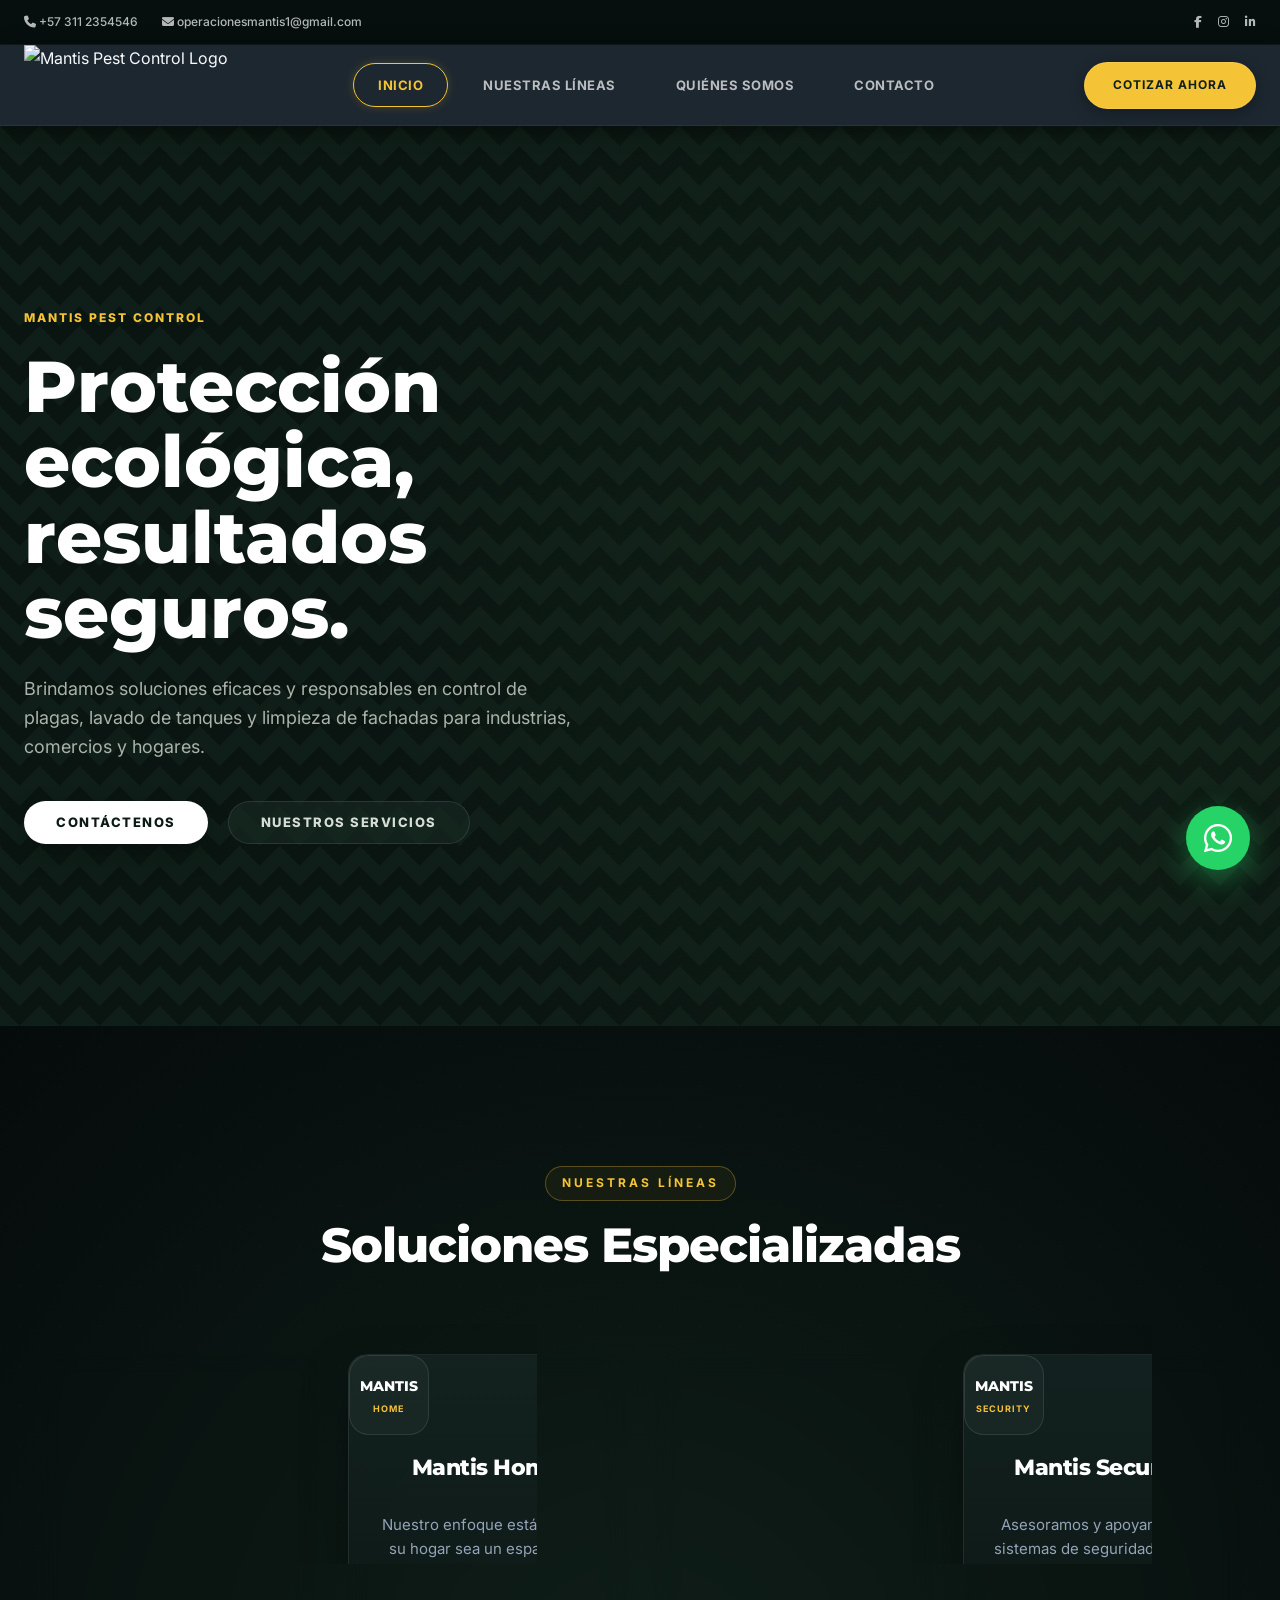
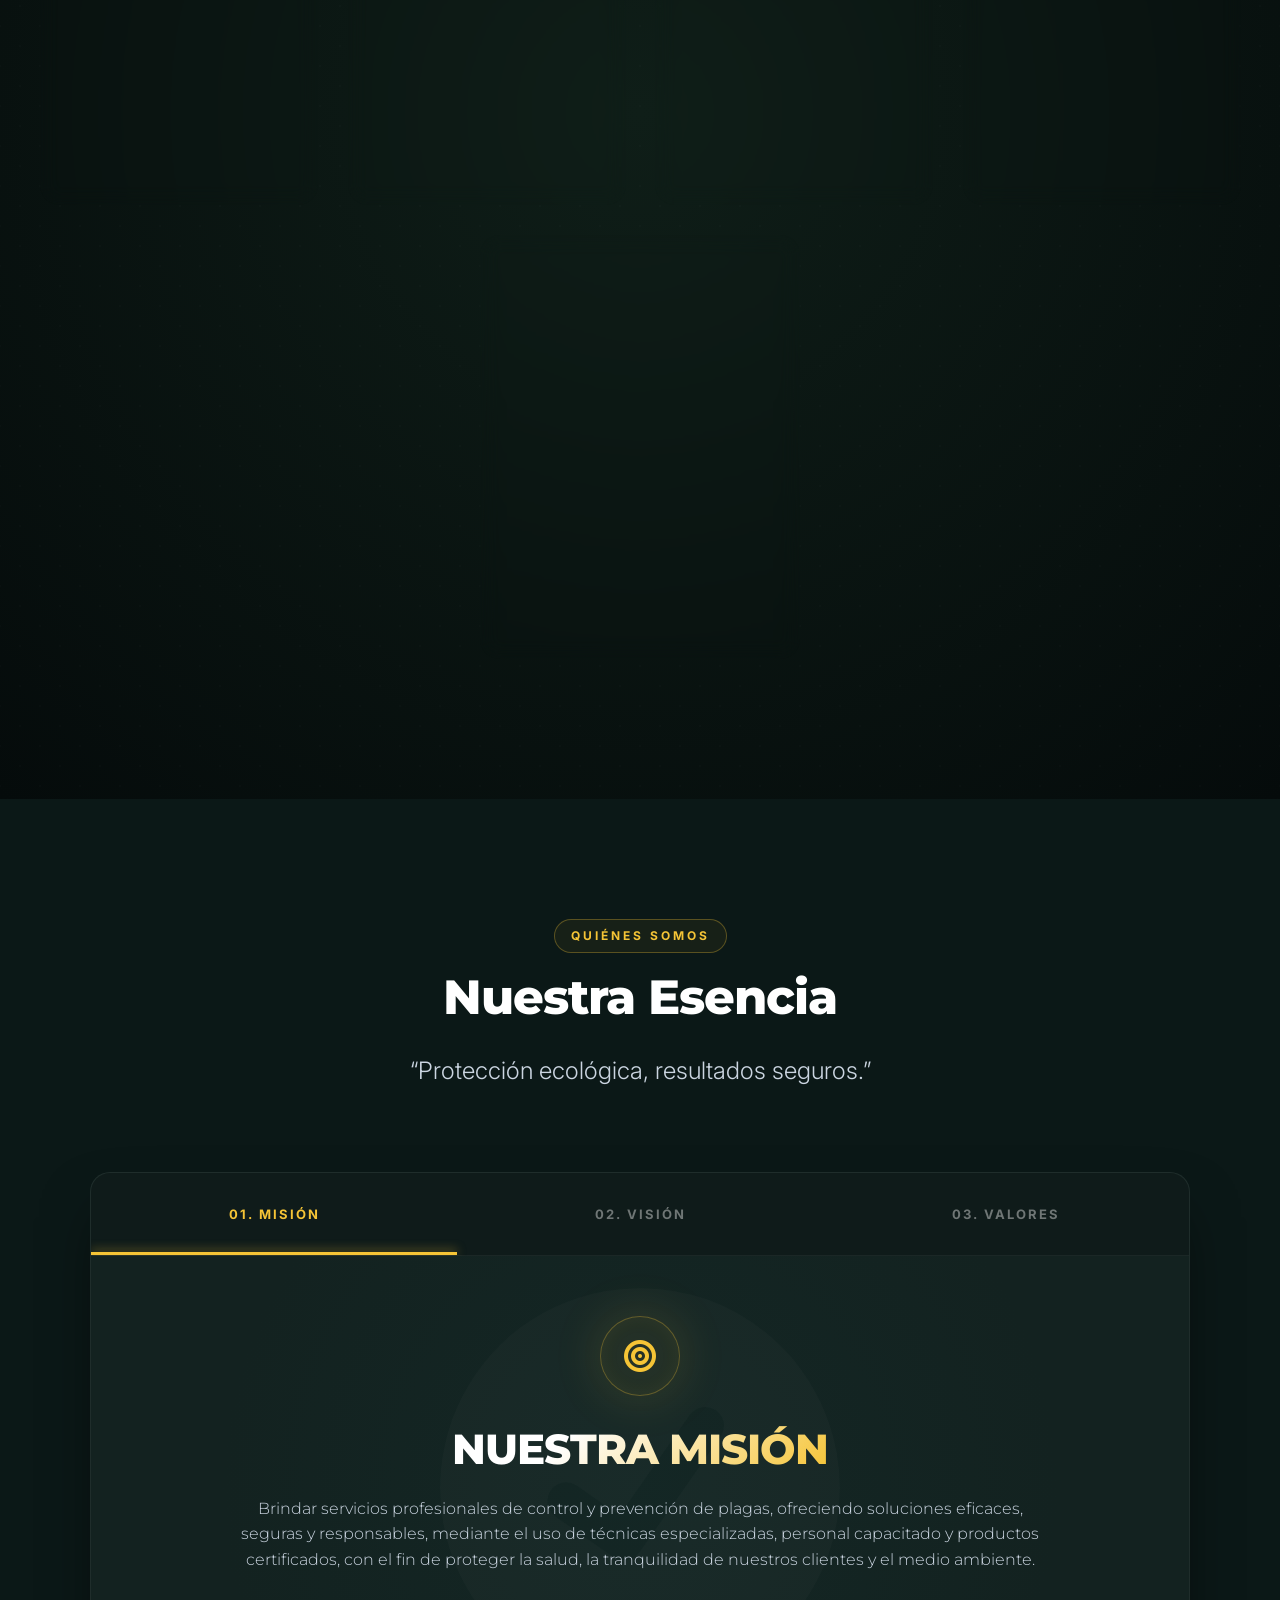
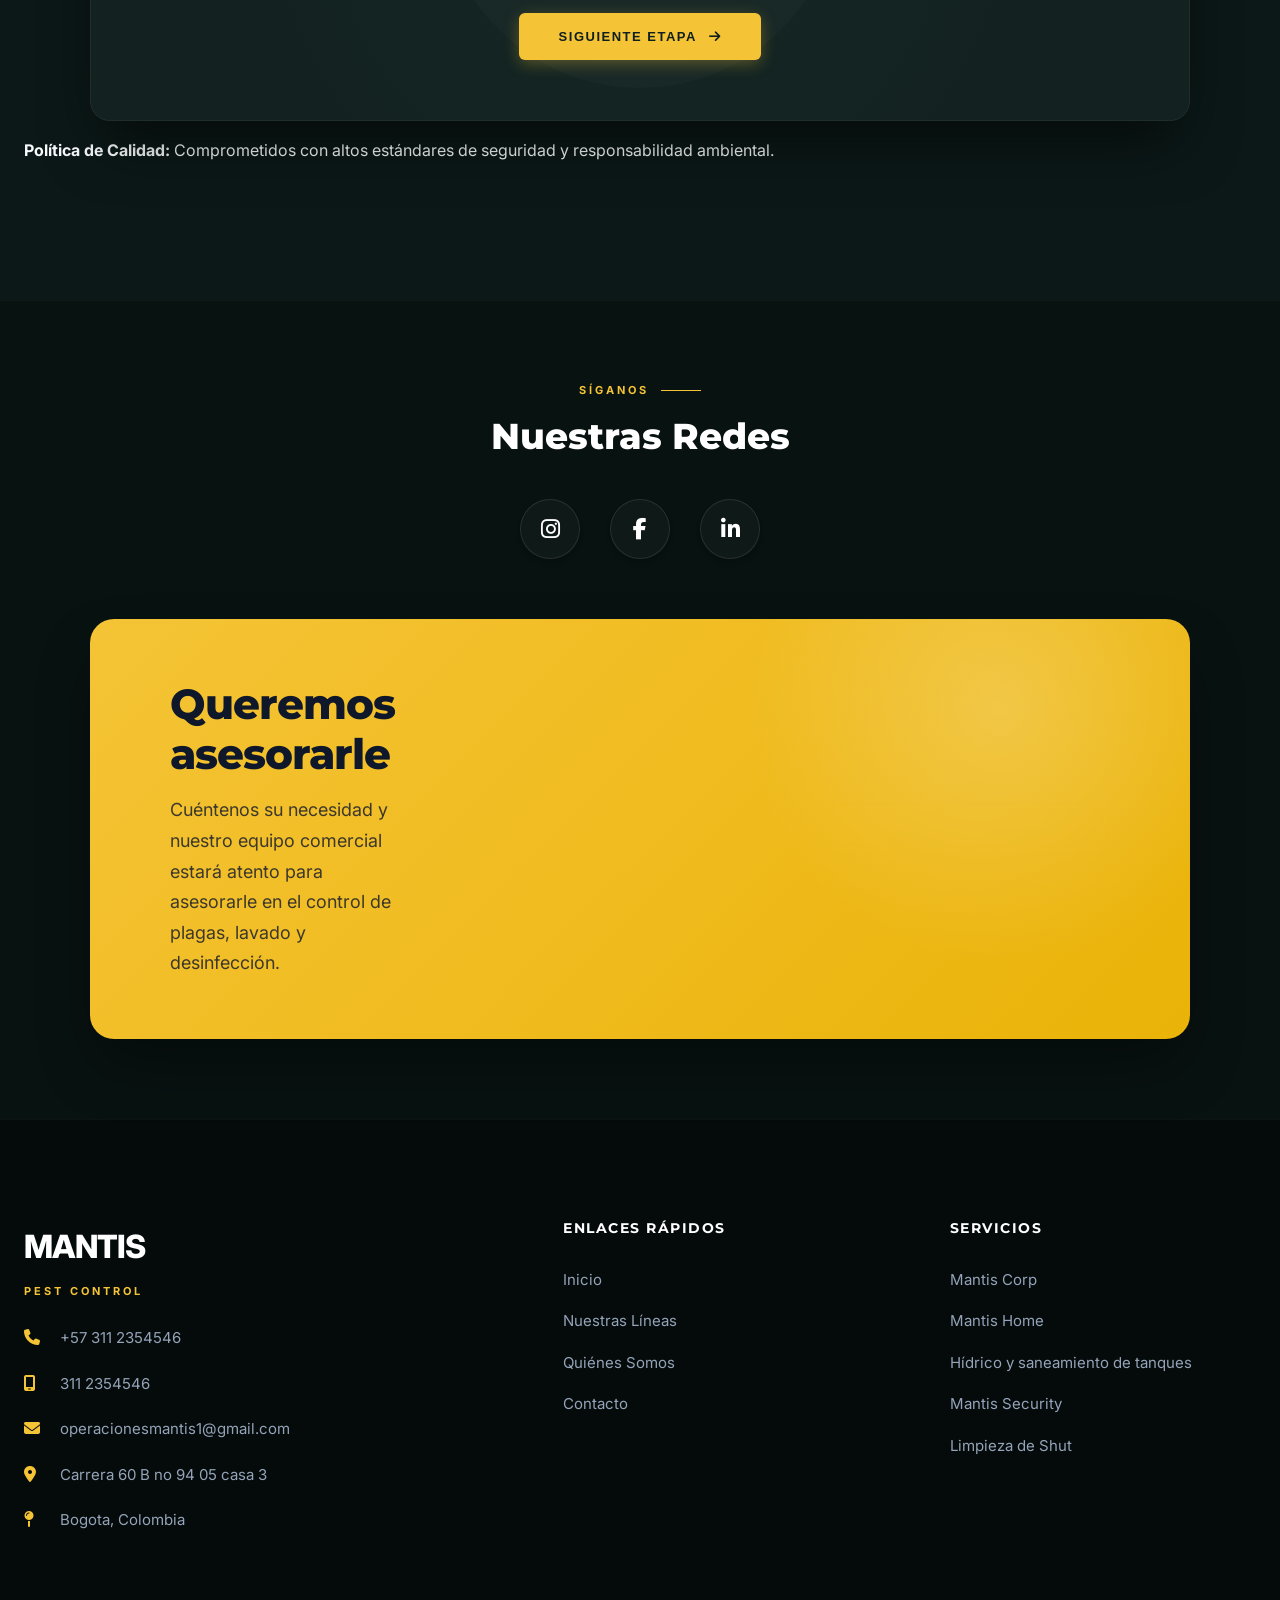
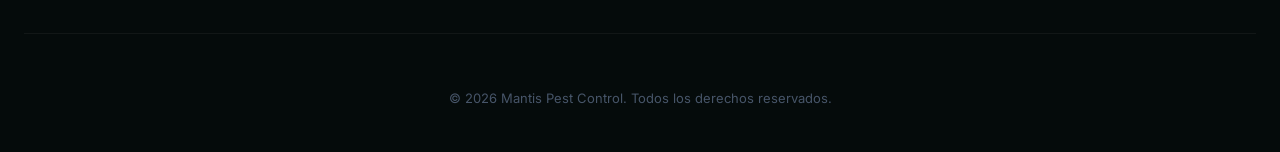
==== commit f1e69bb1: "Add files via upload" ====
--- a/index.html
+++ b/index.html
@@ -1,1564 +1,330 @@
-<!DOCTYPE html>
-<html lang="es">
-<head>
-    <meta charset="UTF-8">
-    <meta name="viewport" content="width=device-width, initial-scale=1.0">
-    <title>Grupo InNova - Automatización e IA</title>
-    <link rel="icon" href="https://i.postimg.cc/HxK9LsQw/AOI-d-ouo-Suxbcz-Znb-B-UIat5Nne0Slkgrv4y9p-ZGLM0sj-QFkmu-ODs4PH78Cor-Jx-I3w7LFr-Ko-Tcc-M-o-OWe-db-Bp.png" type="image/png">
-    <script src="https://cdn.tailwindcss.com"></script>
-    <link href="https://fonts.googleapis.com/css2?family=Inter:wght@400;500;600;800&display=swap" rel="stylesheet">
-    <link href="https://fonts.googleapis.com/css2?family=Outfit:wght@300;400;700;800&display=swap" rel="stylesheet">
-    <script src="https://unpkg.com/lucide@latest"></script>
-    <style>
-        html, body {
-            overflow-x: hidden;
-            width: 100%;
-        }
-
-        body {
-            font-family: 'Inter', sans-serif;
-            background-color: #ffffff;
-            color: #000000;
-        }
-        
-        .font-display {
-            font-family: 'Outfit', sans-serif;
-        }
-
-        /* Custom Utilities */
-        .text-balance {
-            text-wrap: balance;
-        }
-        
-        /* Animations */
-        @keyframes fadeUp {
-            from { opacity: 0; transform: translateY(20px); }
-            to { opacity: 1; transform: translateY(0); }
-        }
-
-        .animate-fade-up {
-            animation: fadeUp 0.8s cubic-bezier(0.2, 0.8, 0.2, 1) forwards;
-            opacity: 0;
-        }
-
-        .delay-100 { animation-delay: 0.1s; }
-        .delay-200 { animation-delay: 0.2s; }
-        .delay-300 { animation-delay: 0.3s; }
-
-        .glass-card {
-            background: rgba(255, 255, 255, 0.95);
-            backdrop-filter: blur(20px);
-            border: 1px solid rgba(0, 0, 0, 0.05);
-            box-shadow: 0 20px 40px -10px rgba(0,0,0,0.08);
-        }
-
-        /* Button Hovers */
-        .btn-hover {
-            transition: transform 0.2s cubic-bezier(0.2, 0.8, 0.2, 1), box-shadow 0.2s;
-        }
-        .btn-hover:hover {
-            transform: translateY(-2px);
-            box-shadow: 0 4px 12px rgba(0,0,0,0.05);
-        }
-
-        .btn-modern {
-            position: relative;
-            overflow: hidden;
-            transition: all 0.3s cubic-bezier(0.4, 0, 0.2, 1);
-        }
-        
-        .btn-modern::after {
-            content: '';
-            position: absolute;
-            top: 0;
-            left: 0;
-            width: 100%;
-            height: 100%;
-            background: linear-gradient(120deg, transparent, rgba(255,255,255,0.2), transparent);
-            transform: translateX(-100%);
-            transition: 0.5s;
-        }
-
-        .btn-modern:hover::after {
-            transform: translateX(100%);
-        }
-
-        .btn-modern:hover {
-            transform: translateY(-2px);
-            box-shadow: 0 10px 20px -10px rgba(0,0,0,0.2);
-        }
-
-        .icon-bounce {
-            transition: transform 0.3s cubic-bezier(0.34, 1.56, 0.64, 1);
-        }
-
-        .btn-modern:hover .icon-bounce {
-            transform: scale(1.2) rotate(5deg);
-        }
-
-        /* Marquee Animation */
-        @keyframes scroll {
-            0% { transform: translateX(0); }
-            100% { transform: translateX(-50%); }
-        }
-        
-        .animate-scroll {
-            animation: scroll 30s linear infinite;
-        }
-
-        .animate-scroll-fast {
-            animation: scroll 10s linear infinite;
-        }
-
-        .marquee-mask {
-            mask-image: linear-gradient(to right, transparent, black 10%, black 90%, transparent);
-            -webkit-mask-image: linear-gradient(to right, transparent, black 10%, black 90%, transparent);
-        }
-
-        /* Infinite Animations */
-        @keyframes float {
-            0%, 100% { transform: translateY(0); }
-            50% { transform: translateY(-10px); }
-        }
-        
-        @keyframes float-reverse {
-            0%, 100% { transform: translateY(0); }
-            50% { transform: translateY(10px); }
-        }
-
-        @keyframes pulse-glow {
-            0%, 100% { opacity: 0.3; transform: scale(1) translateX(-50%); }
-            50% { opacity: 0.6; transform: scale(1.1) translateX(-50%); }
-        }
-
-        @keyframes grow-bar {
-            0%, 100% { height: 40%; }
-            50% { height: 90%; }
-        }
-
-        @keyframes grow-bar-2 {
-            0%, 100% { height: 60%; }
-            50% { height: 30%; }
-        }
-
-        @keyframes grow-bar-3 {
-            0%, 100% { height: 30%; }
-            50% { height: 70%; }
-        }
-
-        @keyframes rotate-sway {
-            0%, 100% { transform: rotate(-6deg) translateY(2rem); }
-            50% { transform: rotate(-3deg) translateY(1.5rem); }
-        }
-
-        @keyframes rotate-sway-reverse {
-            0%, 100% { transform: rotate(6deg) translateY(2rem); }
-            50% { transform: rotate(3deg) translateY(1.5rem); }
-        }
-        
-        @keyframes code-typing {
-            0%, 100% { width: 75%; opacity: 1; }
-            50% { width: 40%; opacity: 0.7; }
-        }
-
-        .animate-float { animation: float 6s ease-in-out infinite; }
-        .animate-float-delayed { animation: float 6s ease-in-out 3s infinite; }
-        .animate-float-reverse { animation: float-reverse 7s ease-in-out infinite; }
-        .animate-pulse-glow { animation: pulse-glow 4s ease-in-out infinite; }
-        .animate-sway { animation: rotate-sway 5s ease-in-out infinite; }
-        .animate-sway-reverse { animation: rotate-sway-reverse 6s ease-in-out infinite; }
-        .animate-grow-1 { animation: grow-bar 3s ease-in-out infinite; }
-        .animate-grow-2 { animation: grow-bar-2 4s ease-in-out infinite; }
-        .animate-grow-3 { animation: grow-bar-3 5s ease-in-out infinite; }
-        .animate-code { animation: code-typing 4s steps(4, jump-none) infinite; }
-
-        @keyframes star-pulse {
-            0%, 100% { transform: scale(1); filter: drop-shadow(0 0 2px rgba(250, 204, 21, 0.4)); }
-            50% { transform: scale(1.15); filter: drop-shadow(0 0 6px rgba(250, 204, 21, 0.8)); }
-        }
-        .star-animated {
-            animation: star-pulse 2s infinite ease-in-out;
-        }
-    </style>
-    <script>
-        tailwind.config = {
-            theme: {
-                extend: {
-                    colors: {
-                        brand: {
-                            black: '#000000',
-                            gray: '#f5f5f7',
-                            accent: '#516F59',
-                        },
-                        green: {
-                            50: '#F4F7F5',
-                            100: '#E3EBE6',
-                            200: '#C5D6CC',
-                            300: '#A3BFB0',
-                            400: '#7A9F8C',
-                            500: '#516F59',
-                            600: '#405946',
-                            700: '#334638',
-                            800: '#27352B',
-                            900: '#1C251F',
-                        },
-                        emerald: {
-                            50: '#F4F7F5',
-                            100: '#E3EBE6',
-                            200: '#C5D6CC',
-                            300: '#A3BFB0',
-                            400: '#7A9F8C',
-                            500: '#516F59',
-                            600: '#405946',
-                            700: '#334638',
-                            800: '#27352B',
-                            900: '#1C251F',
-                        }
-                    },
-                    fontSize: {
-                        '7xl': ['4.5rem', { lineHeight: '1' }],
-                        '8xl': ['6rem', { lineHeight: '1' }],
-                    }
-                }
-            }
-        }
-    </script>
-</head>
-<body class="min-h-screen flex flex-col overflow-x-hidden w-full">
-
-    <!-- Navigation -->
-    <nav id="navbar" class="fixed w-full z-50 top-0 left-0 bg-white border-b border-gray-100 transition-all duration-300">
-        <div class="max-w-7xl mx-auto px-4 sm:px-6 lg:px-8">
-            <div class="flex justify-between items-center h-20">
-                <!-- Logo -->
-                <div onclick="window.scrollTo({top: 0, behavior: 'smooth'})" class="flex-shrink-0 flex items-center gap-2 cursor-pointer z-50">
-                    <img src="https://i.postimg.cc/HxK9LsQw/AOI-d-ouo-Suxbcz-Znb-B-UIat5Nne0Slkgrv4y9p-ZGLM0sj-QFkmu-ODs4PH78Cor-Jx-I3w7LFr-Ko-Tcc-M-o-OWe-db-Bp.png" alt="Grupo InNova Logo" class="w-20 md:w-32 h-auto object-contain">
-                </div>
-
-                <!-- Mobile Menu Button -->
-                <div class="md:hidden flex items-center z-50">
-                    <button id="mobile-menu-btn" class="text-black p-2 focus:outline-none transition-transform active:scale-95" onclick="toggleMobileMenu()">
-                        <i data-lucide="menu" class="w-7 h-7"></i>
-                    </button>
-                </div>
-
-                <!-- Desktop Menu (Centered) -->
-                <div class="hidden md:flex items-center space-x-10 absolute left-1/2 transform -translate-x-1/2">
-                    <a href="#home" class="text-gray-500 hover:text-black font-medium transition-colors">Inicio</a>
-                    <a href="#services" class="text-gray-500 hover:text-black font-medium transition-colors">Servicios</a>
-                    <a href="#portfolio" class="text-gray-500 hover:text-black font-medium transition-colors">Resultados</a>
-                    <a href="#team" class="text-gray-500 hover:text-black font-medium transition-colors">Equipo</a>
-                </div>
-
-                <!-- Right Action (Desktop Only) -->
-                <div class="hidden md:flex items-center">
-                    <a href="#contact" class="group flex items-center gap-3">
-                        <span class="font-bold text-black border-b-2 border-black text-xs hidden lg:block">Habla con nosotros</span>
-                        <div class="w-8 h-8 rounded-lg bg-brand-accent border border-black shadow-[2px_2px_0px_0px_rgba(0,0,0,1)] flex items-center justify-center transition-transform group-hover:-translate-y-0.5 group-hover:translate-x-0.5">
-                            <i data-lucide="arrow-up-right" class="w-4 h-4 text-black"></i>
-                        </div>
-                    </a>
-                </div>
-            </div>
-        </div>
-
-        <!-- Mobile Menu Overlay -->
-        <div id="mobile-menu" class="fixed inset-0 bg-white z-[60] transform translate-x-full transition-transform duration-300 ease-in-out md:hidden flex flex-col pt-28 px-6 overflow-y-auto h-screen w-screen">
-            
-            <!-- Close Button (Inside Menu) -->
-            <button class="absolute top-6 right-4 p-2 text-black hover:bg-gray-100 rounded-full transition-colors" onclick="toggleMobileMenu()">
-                <i data-lucide="x" class="w-8 h-8"></i>
-            </button>
-            
-            <!-- Navigation Links -->
-            <div class="flex flex-col space-y-6 text-center w-full">
-                <a href="#home" class="group flex items-center justify-center gap-3 py-2 text-4xl font-bold text-gray-900 hover:text-brand-accent transition-colors" onclick="toggleMobileMenu()">
-                    Inicio
-                </a>
-                <a href="#services" class="group flex items-center justify-center gap-3 py-2 text-4xl font-bold text-gray-900 hover:text-brand-accent transition-colors" onclick="toggleMobileMenu()">
-                    Servicios
-                </a>
-                <a href="#portfolio" class="group flex items-center justify-center gap-3 py-2 text-4xl font-bold text-gray-900 hover:text-brand-accent transition-colors" onclick="toggleMobileMenu()">
-                    Resultados
-                </a>
-                <a href="#team" class="group flex items-center justify-center gap-3 py-2 text-4xl font-bold text-gray-900 hover:text-brand-accent transition-colors" onclick="toggleMobileMenu()">
-                    Equipo
-                </a>
-                
-                <div class="pt-8 w-full max-w-xs mx-auto">
-                    <a href="#contact" class="flex items-center justify-center w-full py-4 rounded-full bg-black text-white text-lg font-bold shadow-xl hover:bg-gray-800 transition-transform active:scale-95" onclick="toggleMobileMenu()">
-                        Habla con nosotros
-                        <i data-lucide="arrow-right" class="w-5 h-5 ml-2"></i>
-                    </a>
-                </div>
-            </div>
-            
-            <!-- Social Footer -->
-            <div class="mt-auto pb-12 flex justify-center gap-8 w-full">
-                <a href="#" class="p-4 rounded-full bg-gray-50 text-gray-600 hover:bg-gray-100 hover:text-black transition-colors" onclick="alert('Próximamente'); return false;">
-                    <i data-lucide="instagram" class="w-6 h-6"></i>
-                </a>
-                <a href="mailto:grupoinnovacontact@gmail.com" class="p-4 rounded-full bg-gray-50 text-gray-600 hover:bg-gray-100 hover:text-black transition-colors">
-                    <i data-lucide="mail" class="w-6 h-6"></i>
-                </a>
-            </div>
-
-            <!-- Background Decoration -->
-            <div class="absolute top-0 right-0 w-64 h-64 bg-brand-accent/5 rounded-full blur-3xl -z-10 pointer-events-none"></div>
-            <div class="absolute bottom-0 left-0 w-64 h-64 bg-blue-500/5 rounded-full blur-3xl -z-10 pointer-events-none"></div>
-        </div>
-    </nav>
-
-    <!-- Hero Section -->
-    <main id="home" class="flex-grow pt-40 pb-20 px-4 sm:px-6 lg:px-8 max-w-7xl mx-auto w-full text-center">
-        
-        <!-- Headlines -->
-        <div class="max-w-4xl mx-auto space-y-8 mb-12">
-            <h1 class="font-display text-5xl sm:text-6xl md:text-7xl lg:text-8xl font-light tracking-tighter text-brand-black animate-fade-up text-balance">
-                Experiencias <br>
-                <span class="text-[#516F59]">para tus clientes.</span>
-            </h1>
-            
-            <p class="font-display font-light text-xl md:text-2xl text-gray-500 max-w-2xl mx-auto leading-relaxed animate-fade-up delay-100 text-balance">
-                Experiencias y diseño 3D, automatizacion de empleados con AI y Marketing de Redes Sociales.
-            </p>
-        </div>
-
-                <!-- Buttons -->
-        <div class="flex flex-col sm:flex-row items-center justify-center gap-4 animate-fade-up delay-200 mb-20">
-            <a href="#portfolio" class="btn-modern flex items-center gap-3 px-6 py-3 sm:px-8 sm:py-3.5 bg-black text-white rounded-full text-xs sm:text-sm font-semibold tracking-wide min-w-[160px] justify-center shadow-lg group">
-                <div class="w-8 h-8 rounded-full bg-white/10 flex items-center justify-center icon-bounce">
-                    <i data-lucide="layout" class="w-4 h-4 text-brand-accent"></i>
-                </div>
-                <span>Trabajos Recientes</span>
-            </a>
-            <a href="#services" class="btn-modern flex items-center gap-3 px-6 py-3 sm:px-8 sm:py-3.5 bg-white border-2 border-gray-100 text-black rounded-full text-xs sm:text-sm font-semibold tracking-wide min-w-[160px] justify-center shadow-lg hover:border-brand-accent/50 group">
-                <div class="w-8 h-8 rounded-full bg-brand-accent/10 flex items-center justify-center icon-bounce">
-                    <i data-lucide="message-circle" class="w-4 h-4 text-brand-accent"></i>
-                </div>
-                <span>Quiero saber mas</span>
-            </a>
-        </div>
-
-        <!-- Visuals (Centered Composition) -->
-        <div class="relative max-w-5xl mx-auto animate-fade-up delay-300 flex justify-center">
-            <!-- Mobile Phone Container -->
-            <div class="relative z-10 w-[320px] h-[660px] bg-black rounded-[3.5rem] border-[12px] border-black shadow-2xl overflow-hidden ring-1 ring-gray-800">
-                <!-- Screen -->
-                <div class="w-full h-full bg-white relative flex flex-col justify-between">
-                    
-                    <!-- Dynamic Island & Status Bar -->
-                    <div class="absolute top-0 w-full h-14 flex items-center justify-between px-7 pt-2 z-20 pointer-events-none">
-                        <span class="text-black font-semibold text-[15px] pl-2">9:41</span>
-                        <div class="absolute top-3 left-1/2 transform -translate-x-1/2 w-[120px] h-[35px] bg-black rounded-full"></div>
-                        <div class="flex items-center gap-1.5 pr-2">
-                            <i data-lucide="signal" class="w-4 h-4 text-black fill-current"></i>
-                            <i data-lucide="wifi" class="w-4 h-4 text-black"></i>
-                            <div class="w-6 h-3 bg-black rounded-[4px] relative opacity-80">
-                                <div class="absolute top-0.5 bottom-0.5 left-0.5 right-0.5 bg-white rounded-[2px]"></div>
-                                <div class="absolute top-0.5 bottom-0.5 left-0.5 w-3.5 bg-black rounded-[2px]"></div>
-                            </div>
-                        </div>
-                    </div>
-
-                    <!-- Video Content -->
-                    <div class="absolute inset-0 w-full h-full bg-black z-0">
-                        <video src="./video.mp4" class="w-full h-full object-cover" autoplay loop muted playsinline></video>
-                    </div>
-                </div>
-            </div>
-
-            <!-- Floating Overlay Card 1 (Left Bottom) -->
-            <div class="absolute bottom-20 -left-4 md:bottom-32 md:left-auto md:right-[60%] glass-card p-4 md:p-5 rounded-2xl max-w-[200px] md:max-w-xs text-left z-20 transform md:-translate-x-1/2 md:translate-x-0 animate-float delay-100 shadow-xl border border-white/40 backdrop-blur-md">
-                <div class="flex items-center gap-3 mb-2">
-                    <div class="w-8 h-8 rounded-full bg-green-100 flex items-center justify-center text-brand-accent shadow-sm">
-                        <i data-lucide="bot" class="w-5 h-5"></i>
-                    </div>
-                    <span class="font-semibold text-xs md:text-sm text-gray-800">Agente IA Activo</span>
-                </div>
-                <p class="text-[10px] md:text-sm text-gray-600 font-medium">Atención 24/7 automatizada.</p>
-            </div>
-
-            <!-- Floating Overlay Card 3 (Top Left) -->
-            <div class="absolute top-24 -left-2 md:top-32 md:left-auto md:right-[60%] glass-card p-3 md:p-4 rounded-2xl max-w-[180px] md:max-w-[220px] text-left z-20 transform md:-translate-x-1/2 md:translate-x-0 animate-float delay-200 shadow-xl border border-white/40 backdrop-blur-md">
-                <div class="flex items-center gap-3 mb-2">
-                    <div class="w-8 h-8 rounded-full bg-blue-50 flex items-center justify-center text-blue-500 shadow-sm">
-                        <i data-lucide="box" class="w-4 h-4"></i>
-                    </div>
-                    <span class="font-semibold text-xs md:text-sm text-gray-800">Diseño 3D</span>
-                </div>
-                <p class="text-[10px] md:text-xs text-gray-600 font-medium">Personalizado a tu marca.</p>
-            </div>
-
-            <!-- Floating Overlay Card 2 (Top Right) -->
-            <div class="absolute top-16 -right-2 md:top-20 md:right-auto md:left-[60%] bg-black text-white p-3 md:p-4 rounded-2xl flex items-center gap-3 md:gap-4 shadow-2xl z-20 transform md:translate-x-0 animate-float-delayed">
-                <div class="text-left">
-                    <p class="text-[10px] md:text-xs text-gray-400 font-medium uppercase tracking-wide">Resultados</p>
-                    <p class="font-bold text-sm md:text-lg text-white">+45% Conv.</p>
-                </div>
-                <div class="w-8 h-8 md:w-10 md:h-10 rounded-full border-2 border-white/20 flex items-center justify-center bg-white/10 backdrop-blur-sm">
-                    <i data-lucide="trending-up" class="w-4 h-4 md:w-5 md:h-5 text-[#82C691]"></i>
-                </div>
-            </div>
-
-            <!-- Floating Overlay Card 5 (Center Bottom) -->
-            <div class="absolute -bottom-16 left-1/2 transform -translate-x-1/2 bg-white border border-gray-100 p-3 md:p-4 rounded-2xl shadow-xl flex items-center gap-3 md:gap-4 z-30 min-w-[260px] md:min-w-[280px]">
-                <div class="w-8 h-8 md:w-10 md:h-10 rounded-full bg-black flex items-center justify-center text-white shadow-md">
-                    <i data-lucide="globe" class="w-4 h-4 md:w-5 md:h-5"></i>
-                </div>
-                <div class="text-left">
-                    <p class="font-bold text-xs md:text-sm text-black">Website funcional 24/7</p>
-                    <div class="flex items-center gap-1.5 mt-1">
-                        <span class="text-[9px] md:text-[10px] font-bold px-2 py-0.5 bg-gray-100 rounded-md text-gray-600">PC</span>
-                        <span class="text-[9px] md:text-[10px] text-gray-400 font-bold">+</span>
-                        <span class="text-[9px] md:text-[10px] font-bold px-2 py-0.5 bg-gray-100 rounded-md text-gray-600">Celular</span>
-                    </div>
-                </div>
-            </div>
-
-            <!-- Floating Overlay Card 4 (Bottom Right) -->
-            <div class="absolute bottom-36 -right-4 md:bottom-40 md:right-auto md:left-[60%] bg-white border border-gray-100 p-3 md:p-4 rounded-2xl shadow-xl z-20 transform md:translate-x-0 max-w-[200px] md:max-w-[240px] text-left animate-float-reverse delay-300">
-                <div class="flex items-center gap-3 mb-2">
-                    <div class="w-8 h-8 rounded-full bg-purple-100 flex items-center justify-center text-purple-600 shadow-sm">
-                        <i data-lucide="share-2" class="w-4 h-4"></i>
-                    </div>
-                    <span class="font-bold text-xs md:text-sm text-black">Web Social +</span>
-                </div>
-                <p class="text-[10px] md:text-xs text-gray-500 font-medium leading-tight">De 0 a 1k+ seguidores orgánicos</p>
-            </div>
-
-
-
-            <!-- Background Glow/Elements -->
-            <div class="absolute top-1/2 left-1/2 transform -translate-x-1/2 -translate-y-1/2 w-[500px] h-[500px] bg-gradient-to-b from-gray-100 to-transparent rounded-full blur-3xl -z-10 opacity-60"></div>
-        </div>
-
-        <!-- Trusted By Section (Marquee) -->
-        <div class="mt-32 max-w-4xl mx-auto text-center animate-fade-up delay-300">
-            <p class="text-xl text-gray-500 font-light mb-12">Hemos trabajado con <span class="font-medium text-black">20+ emprendedores y empresas locales</span></p>
-            
-            <div class="relative w-full overflow-hidden marquee-mask py-4">
-                <div class="flex items-center gap-12 whitespace-nowrap animate-scroll w-max">
-                    <!-- Logos Set 1 -->
-                    <div class="flex items-center gap-12">
-                        <div class="flex flex-col items-center gap-2">
-                            <div class="w-16 h-16 rounded-full bg-white flex items-center justify-center overflow-hidden shadow-lg border border-gray-100">
-                                <img src="https://i.postimg.cc/gJn0mb48/images.jpg" alt="Purifil" class="w-full h-full object-cover">
-                            </div>
-                            <span class="text-xs font-semibold text-gray-500">Purifil</span>
-                        </div>
-                        <div class="flex flex-col items-center gap-2">
-                            <div class="w-16 h-16 rounded-full bg-white flex items-center justify-center overflow-hidden shadow-lg border border-gray-100">
-                                <img src="https://i.postimg.cc/nhgR0v53/images-(1).jpg" alt="Peludos y Vanidosos" class="w-full h-full object-cover">
-                            </div>
-                            <span class="text-xs font-semibold text-gray-500">Peludos y Vanidosos</span>
-                        </div>
-                        <div class="flex flex-col items-center gap-2">
-                            <div class="w-16 h-16 rounded-full bg-white flex items-center justify-center overflow-hidden shadow-lg border border-gray-100">
-                                <img src="https://i.postimg.cc/zXfxNt11/e0dbc54235c6732d596c2c6b9e070377.jpg" alt="Construmaquinados" class="w-full h-full object-cover">
-                            </div>
-                            <span class="text-xs font-semibold text-gray-500">Construmaquinados</span>
-                        </div>
-                        <div class="flex flex-col items-center gap-2">
-                            <div class="w-16 h-16 rounded-full bg-white flex items-center justify-center overflow-hidden shadow-lg border border-gray-100">
-                                <img src="https://i.postimg.cc/ZnsF0mhz/458188199-890074136506022-521085746491222339-n.jpg" alt="Sportiva Store" class="w-full h-full object-cover">
-                            </div>
-                            <span class="text-xs font-semibold text-gray-500">Sportiva Store</span>
-                        </div>
-                        <div class="flex flex-col items-center gap-2">
-                            <div class="w-16 h-16 rounded-full bg-white flex items-center justify-center overflow-hidden shadow-lg border border-gray-100">
-                                <img src="https://i.postimg.cc/VL3nhDft/22ef55191c08c4feccd3efe8df4dc61e-tplv-tiktokx-cropcenter-1080-1080.jpg" alt="Palo de Rosa" class="w-full h-full object-cover">
-                            </div>
-                            <span class="text-xs font-semibold text-gray-500">Palo de Rosa</span>
-                        </div>
-                        <div class="flex flex-col items-center gap-2">
-                            <div class="w-16 h-16 rounded-full bg-white flex items-center justify-center overflow-hidden shadow-lg border border-gray-100">
-                                <img src="https://i.postimg.cc/G3fyBqyB/726f28481c947fbb397298dd12ae0056-tplv-tiktokx-cropcenter-1080-1080.jpg" alt="Dimonti Store" class="w-full h-full object-cover">
-                            </div>
-                            <span class="text-xs font-semibold text-gray-500">Dimonti Store</span>
-                        </div>
-                        <div class="flex flex-col items-center gap-2">
-                            <div class="w-16 h-16 rounded-full bg-white flex items-center justify-center overflow-hidden shadow-lg border border-gray-100">
-                                <img src="https://i.postimg.cc/DwTdZB9L/Captura-de-pantalla-2026-02-18-094711.jpg" alt="Monte Negro Soluciones" class="w-full h-full object-cover">
-                            </div>
-                            <span class="text-xs font-semibold text-gray-500">Monte Negro Soluciones</span>
-                        </div>
-                        <div class="flex flex-col items-center gap-2">
-                            <div class="w-16 h-16 rounded-full bg-white flex items-center justify-center overflow-hidden shadow-lg border border-gray-100">
-                                <img src="https://i.postimg.cc/15pwLDfd/d6d3e1b666ecbd6262f35b8cdc967c35-tplv-tiktokx-cropcenter-1080-1080.jpg" alt="Arux Joyeria" class="w-full h-full object-cover">
-                            </div>
-                            <span class="text-xs font-semibold text-gray-500">Arux Joyeria</span>
-                        </div>
-                    </div>
-                    <!-- Logos Set 2 (Duplicate for seamless scroll) -->
-                    <div class="flex items-center gap-12">
-                        <div class="flex flex-col items-center gap-2">
-                            <div class="w-16 h-16 rounded-full bg-white flex items-center justify-center overflow-hidden shadow-lg border border-gray-100">
-                                <img src="https://i.postimg.cc/gJn0mb48/images.jpg" alt="Purifil" class="w-full h-full object-cover">
-                            </div>
-                            <span class="text-xs font-semibold text-gray-500">Purifil</span>
-                        </div>
-                        <div class="flex flex-col items-center gap-2">
-                            <div class="w-16 h-16 rounded-full bg-white flex items-center justify-center overflow-hidden shadow-lg border border-gray-100">
-                                <img src="https://i.postimg.cc/nhgR0v53/images-(1).jpg" alt="Peludos y Vanidosos" class="w-full h-full object-cover">
-                            </div>
-                            <span class="text-xs font-semibold text-gray-500">Peludos y Vanidosos</span>
-                        </div>
-                        <div class="flex flex-col items-center gap-2">
-                            <div class="w-16 h-16 rounded-full bg-white flex items-center justify-center overflow-hidden shadow-lg border border-gray-100">
-                                <img src="https://i.postimg.cc/zXfxNt11/e0dbc54235c6732d596c2c6b9e070377.jpg" alt="Construmaquinados" class="w-full h-full object-cover">
-                            </div>
-                            <span class="text-xs font-semibold text-gray-500">Construmaquinados</span>
-                        </div>
-                        <div class="flex flex-col items-center gap-2">
-                            <div class="w-16 h-16 rounded-full bg-white flex items-center justify-center overflow-hidden shadow-lg border border-gray-100">
-                                <img src="https://i.postimg.cc/ZnsF0mhz/458188199-890074136506022-521085746491222339-n.jpg" alt="Sportiva Store" class="w-full h-full object-cover">
-                            </div>
-                            <span class="text-xs font-semibold text-gray-500">Sportiva Store</span>
-                        </div>
-                        <div class="flex flex-col items-center gap-2">
-                            <div class="w-16 h-16 rounded-full bg-white flex items-center justify-center overflow-hidden shadow-lg border border-gray-100">
-                                <img src="https://i.postimg.cc/VL3nhDft/22ef55191c08c4feccd3efe8df4dc61e-tplv-tiktokx-cropcenter-1080-1080.jpg" alt="Palo de Rosa" class="w-full h-full object-cover">
-                            </div>
-                            <span class="text-xs font-semibold text-gray-500">Palo de Rosa</span>
-                        </div>
-                        <div class="flex flex-col items-center gap-2">
-                            <div class="w-16 h-16 rounded-full bg-white flex items-center justify-center overflow-hidden shadow-lg border border-gray-100">
-                                <img src="https://i.postimg.cc/G3fyBqyB/726f28481c947fbb397298dd12ae0056-tplv-tiktokx-cropcenter-1080-1080.jpg" alt="Dimonti Store" class="w-full h-full object-cover">
-                            </div>
-                            <span class="text-xs font-semibold text-gray-500">Dimonti Store</span>
-                        </div>
-                        <div class="flex flex-col items-center gap-2">
-                            <div class="w-16 h-16 rounded-full bg-white flex items-center justify-center overflow-hidden shadow-lg border border-gray-100">
-                                <img src="https://i.postimg.cc/DwTdZB9L/Captura-de-pantalla-2026-02-18-094711.jpg" alt="Monte Negro Soluciones" class="w-full h-full object-cover">
-                            </div>
-                            <span class="text-xs font-semibold text-gray-500">Monte Negro Soluciones</span>
-                        </div>
-                        <div class="flex flex-col items-center gap-2">
-                            <div class="w-16 h-16 rounded-full bg-white flex items-center justify-center overflow-hidden shadow-lg border border-gray-100">
-                                <img src="https://i.postimg.cc/15pwLDfd/d6d3e1b666ecbd6262f35b8cdc967c35-tplv-tiktokx-cropcenter-1080-1080.jpg" alt="Arux Joyeria" class="w-full h-full object-cover">
-                            </div>
-                            <span class="text-xs font-semibold text-gray-500">Arux Joyeria</span>
-                        </div>
-                    </div>
-                </div>
-            </div>
-        </div>
-
-        <!-- New Feature Section (Dreamcash Style) -->
-        <div class="mt-32 px-4 sm:px-6 lg:px-8 max-w-7xl mx-auto mb-32">
-            <div class="bg-[#f4f6f8] rounded-[3rem] px-8 py-12 md:px-12 md:py-8 relative flex flex-col md:flex-row items-center justify-center gap-8 md:gap-[5px]">
-                
-                <!-- Text Content -->
-                <div class="z-10 text-left space-y-8 md:max-w-lg md:-translate-x-[5px]">
-
-                    
-                    <h2 class="font-display text-5xl md:text-6xl lg:text-7xl font-bold text-black leading-[0.9] tracking-tight">
-                        Grupo <span class="text-brand-accent">InNova</span>
-                    </h2>
-                    
-                    <div class="space-y-6">
-                        <p class="text-gray-600 text-lg leading-relaxed font-medium">
-                            Creamos experiencias personalizadas para tus clientes, y automatizamos tu negocio.
-                        </p>
-                        <p class="text-gray-500 text-base leading-relaxed">
-                            Tu negocio debe subir al siguiente nivel, y nosotros lo hacemos por ti, brindamos soporte y llamadas si tienes preguntas o dudas.
-                        </p>
-                    </div>
-                    
-                    <div class="pt-2">
-                        <a href="#contact" class="inline-flex items-center gap-2 bg-black text-white px-4 py-2 sm:px-5 sm:py-2.5 rounded-full text-xs sm:text-sm font-medium hover:bg-gray-900 transition-colors shadow-lg hover:shadow-xl transform hover:-translate-y-0.5">
-                            Quiero una llamada 
-                            <i data-lucide="arrow-right" class="w-3 h-3 sm:w-3.5 sm:h-3.5"></i>
-                        </a>
-                    </div>
-                </div>
-
-                <!-- Visual Content (Phone Overlap) -->
-                <div class="relative flex justify-center md:block mt-8 md:mt-0">
-                     <!-- Phone Mockup -->
-                    <div id="feature-phone" class="relative z-10 w-[260px] md:w-[280px] h-[540px] md:h-[580px] bg-black rounded-[3rem] border-[10px] border-black shadow-2xl overflow-hidden ring-1 ring-gray-800 transform md:translate-x-80 opacity-0 md:-my-20 transition-all duration-1000 ease-out">
-                        <div class="w-full h-full bg-white relative flex flex-col">
-                            <!-- Header -->
-                            <div class="absolute top-0 w-full h-12 flex items-center justify-between px-6 pt-2 z-20 pointer-events-none">
-                                <span class="text-black font-semibold text-xs pl-1">9:41</span>
-                                <div class="absolute top-2 left-1/2 transform -translate-x-1/2 w-[80px] h-[25px] bg-black rounded-full"></div>
-                                <div class="flex items-center gap-1 pr-1">
-                                    <i data-lucide="battery" class="w-4 h-4 text-black"></i>
-                                </div>
-                            </div>
-                             <!-- Video Content -->
-                             <div class="absolute inset-0 w-full h-full bg-black z-0">
-                                <img src="https://i.postimg.cc/Y2gbhqG8/image.png" class="w-full h-full object-cover" alt="Interfaz de la aplicación">
-                            </div>
-                        </div>
-                    </div>
-                    
-                    <!-- Decorative Circle Behind Phone -->
-                    <div class="absolute top-1/2 left-1/2 transform -translate-x-1/2 -translate-y-1/2 w-[400px] h-[400px] bg-white rounded-full blur-3xl opacity-60 -z-10"></div>
-                </div>
-
-            </div>
-        </div>
-
-        <!-- Services Grid Section -->
-        <div id="services" class="px-4 sm:px-6 lg:px-8 max-w-7xl mx-auto mb-32">
-            <div class="grid grid-cols-1 md:grid-cols-2 gap-5 max-w-4xl mx-auto">
-                
-                <!-- Card 1: AI Automation -->
-                <div class="group relative aspect-square rounded-[2.5rem] bg-gradient-to-b from-[#4A8CFF] to-[#2E5CFF] overflow-hidden p-6 flex flex-col items-center text-center shadow-lg transition-transform hover:scale-[1.02]">
-                    <div class="relative z-10 w-full mt-4 flex-grow flex flex-col justify-center">
-                        <div class="mb-4 flex justify-center">
-                            <div class="w-14 h-14 rounded-2xl bg-white/10 backdrop-blur-md border border-white/20 flex items-center justify-center text-white shadow-lg">
-                                <i data-lucide="bot" class="w-7 h-7"></i>
-                            </div>
-                        </div>
-                        <h3 class="font-display text-2xl font-bold text-white mb-2 tracking-tight">Automatización IA</h3>
-                        <p class="text-blue-100 text-xs sm:text-sm font-medium leading-relaxed max-w-[240px] mx-auto mb-8">Agentes inteligentes 24/7 para reducir costos y optimizar procesos.</p>
-                        
-                        <!-- Visual: Icons Marquee -->
-                        <div class="w-full overflow-hidden marquee-mask">
-                            <div class="flex items-center gap-8 whitespace-nowrap animate-scroll-fast w-max">
-                                <!-- Set 1 -->
-                                <div class="flex items-center gap-8">
-                                    <div class="w-16 h-16 rounded-3xl bg-white flex items-center justify-center shadow-lg border border-blue-100 transform hover:scale-110 transition-transform">
-                                        <i data-lucide="bot" class="w-8 h-8 text-blue-500"></i>
-                                    </div>
-                                    <div class="w-16 h-16 rounded-3xl bg-white flex items-center justify-center shadow-lg border border-purple-100 transform hover:scale-110 transition-transform">
-                                        <i data-lucide="brain-circuit" class="w-8 h-8 text-purple-500"></i>
-                                    </div>
-                                    <div class="w-16 h-16 rounded-3xl bg-white flex items-center justify-center shadow-lg border border-yellow-100 transform hover:scale-110 transition-transform">
-                                        <i data-lucide="zap" class="w-8 h-8 text-yellow-500"></i>
-                                    </div>
-                                    <div class="w-16 h-16 rounded-3xl bg-white flex items-center justify-center shadow-lg border border-emerald-100 transform hover:scale-110 transition-transform">
-                                        <i data-lucide="cpu" class="w-8 h-8 text-emerald-500"></i>
-                                    </div>
-                                </div>
-                                <!-- Set 2 (Duplicate) -->
-                                <div class="flex items-center gap-8">
-                                    <div class="w-16 h-16 rounded-3xl bg-white flex items-center justify-center shadow-lg border border-blue-100 transform hover:scale-110 transition-transform">
-                                        <i data-lucide="bot" class="w-8 h-8 text-blue-500"></i>
-                                    </div>
-                                    <div class="w-16 h-16 rounded-3xl bg-white flex items-center justify-center shadow-lg border border-purple-100 transform hover:scale-110 transition-transform">
-                                        <i data-lucide="brain-circuit" class="w-8 h-8 text-purple-500"></i>
-                                    </div>
-                                    <div class="w-16 h-16 rounded-3xl bg-white flex items-center justify-center shadow-lg border border-yellow-100 transform hover:scale-110 transition-transform">
-                                        <i data-lucide="zap" class="w-8 h-8 text-yellow-500"></i>
-                                    </div>
-                                    <div class="w-16 h-16 rounded-3xl bg-white flex items-center justify-center shadow-lg border border-emerald-100 transform hover:scale-110 transition-transform">
-                                        <i data-lucide="cpu" class="w-8 h-8 text-emerald-500"></i>
-                                    </div>
-                                </div>
-                                 <!-- Set 3 (Duplicate for smoother loop) -->
-                                 <div class="flex items-center gap-8">
-                                    <div class="w-16 h-16 rounded-3xl bg-white flex items-center justify-center shadow-lg border border-blue-100 transform hover:scale-110 transition-transform">
-                                        <i data-lucide="bot" class="w-8 h-8 text-blue-500"></i>
-                                    </div>
-                                    <div class="w-16 h-16 rounded-3xl bg-white flex items-center justify-center shadow-lg border border-purple-100 transform hover:scale-110 transition-transform">
-                                        <i data-lucide="brain-circuit" class="w-8 h-8 text-purple-500"></i>
-                                    </div>
-                                    <div class="w-16 h-16 rounded-3xl bg-white flex items-center justify-center shadow-lg border border-yellow-100 transform hover:scale-110 transition-transform">
-                                        <i data-lucide="zap" class="w-8 h-8 text-yellow-500"></i>
-                                    </div>
-                                    <div class="w-16 h-16 rounded-3xl bg-white flex items-center justify-center shadow-lg border border-emerald-100 transform hover:scale-110 transition-transform">
-                                        <i data-lucide="cpu" class="w-8 h-8 text-emerald-500"></i>
-                                    </div>
-                                </div>
-                            </div>
-                        </div>
-                    </div>
-                </div>
-
-                <!-- Card 2: Web & 3D Design -->
-                <div class="group relative aspect-square rounded-[2.5rem] bg-[#0099FF] overflow-hidden p-6 flex flex-col items-center text-center shadow-lg transition-transform hover:scale-[1.02]">
-                    <div class="relative z-10 w-full mt-2 md:mt-4 flex-grow flex flex-col justify-start">
-                         <div class="mb-2 md:mb-4 flex justify-center">
-                            <div class="w-12 h-12 md:w-14 md:h-14 rounded-2xl bg-white/10 backdrop-blur-md border border-white/20 flex items-center justify-center text-white shadow-lg">
-                                <i data-lucide="box" class="w-6 h-6 md:w-7 md:h-7"></i>
-                            </div>
-                        </div>
-                        <h3 class="font-display text-xl md:text-2xl font-bold text-white mb-2 tracking-tight">Diseño Web & 3D</h3>
-                        <p class="text-blue-50 text-xs sm:text-sm font-medium leading-relaxed max-w-[240px] mx-auto">Experiencias inmersivas que cautivan y convierten.</p>
-                    </div>
-                    <!-- Visual: Phone Center -->
-                    <div class="absolute -bottom-16 md:-bottom-24 left-1/2 -translate-x-1/2 w-[140px] md:w-[180px] h-[240px] md:h-[320px]">
-                        <div class="w-full h-full transition-transform duration-700 group-hover:-translate-y-6">
-                            <div class="w-full h-full bg-black rounded-[2rem] md:rounded-[2.5rem] border-[5px] md:border-[6px] border-black shadow-2xl animate-float">
-                                <div class="w-full h-full bg-gray-900 rounded-[1.8rem] md:rounded-[2.2rem] overflow-hidden relative flex flex-col shadow-inner">
-                                      <!-- Video Background -->
-                                      <video autoplay loop muted playsinline class="absolute inset-0 w-full h-full object-cover z-0">
-                                          <source src="./video2.mp4" type="video/mp4">
-                                      </video>
-                                      
-                                      <!-- Overlay Gradient -->
-                                      <div class="absolute inset-0 bg-gradient-to-t from-black/60 via-transparent to-black/10 z-10 pointer-events-none"></div>
-
-                                      <!-- Dynamic Island -->
-                                      <div class="absolute top-2 left-1/2 -translate-x-1/2 w-16 h-4 bg-black rounded-full z-20"></div>
-                                      
-                                      <!-- UI Overlay Elements -->
-                                      <div class="absolute top-10 left-4 z-20 flex gap-2">
-                                          <div class="w-8 h-8 rounded-full bg-white/20 backdrop-blur-md border border-white/20"></div>
-                                      </div>
-                                      
-                                      <div class="absolute bottom-6 left-4 z-20 space-y-2">
-                                          <div class="h-6 px-3 bg-green-500/90 backdrop-blur-sm rounded-lg flex items-center justify-center shadow-lg w-max transform transition-transform hover:scale-105">
-                                              <span class="text-white text-[10px] font-bold">+24% hoy</span>
-                                          </div>
-                                          <div class="h-2 w-24 bg-white/40 rounded-full backdrop-blur-md"></div>
-                                          <div class="h-2 w-16 bg-white/20 rounded-full backdrop-blur-md"></div>
-                                      </div>
-                                 </div>
-                            </div>
-                        </div>
-                    </div>
-                </div>
-
-                <!-- Card 3: Digital Marketing -->
-                <div class="group relative aspect-square rounded-[2.5rem] bg-[#FF2D88] overflow-hidden p-6 flex flex-col items-center text-center shadow-lg transition-transform hover:scale-[1.02]">
-                    <div class="relative z-10 w-full mt-4">
-                        <div class="mb-4 flex justify-center">
-                            <div class="w-14 h-14 rounded-2xl bg-white/10 backdrop-blur-md border border-white/20 flex items-center justify-center text-white shadow-lg">
-                                <i data-lucide="share-2" class="w-7 h-7"></i>
-                            </div>
-                        </div>
-                        <h3 class="font-display text-2xl font-bold text-white mb-2 tracking-tight">Marketing Digital</h3>
-                        <p class="text-pink-50 text-xs sm:text-sm font-medium leading-relaxed max-w-[240px] mx-auto">Estrategias sociales para crecer tu audiencia orgánica.</p>
-                    </div>
-                    <!-- Visual: 3 Phones -->
-                    <div class="absolute -bottom-10 left-1/2 transform -translate-x-1/2 w-full flex justify-center items-end">
-                        <div class="relative w-[280px] h-[220px]">
-                            <!-- Left Phone -->
-                            <div class="absolute bottom-0 left-4 w-[100px] h-[170px] bg-black rounded-[1.2rem] border-[4px] border-black z-0 transform -rotate-12 translate-y-4 shadow-lg overflow-hidden transition-transform duration-500 group-hover:rotate-[-15deg] group-hover:translate-y-2">
-                                <img src="https://coreva-normal.trae.ai/api/ide/v1/text_to_image?prompt=vibrant%20instagram%20influencer%20profile%20feed%20mobile%20ui&image_size=portrait_16_9" class="w-full h-full object-cover rounded-[0.9rem] opacity-90" alt="Social Media 1">
-                            </div>
-                            <!-- Right Phone -->
-                            <div class="absolute bottom-0 right-4 w-[100px] h-[170px] bg-black rounded-[1.2rem] border-[4px] border-black z-0 transform rotate-12 translate-y-4 shadow-lg overflow-hidden transition-transform duration-500 group-hover:rotate-[15deg] group-hover:translate-y-2">
-                                <img src="https://coreva-normal.trae.ai/api/ide/v1/text_to_image?prompt=tiktok%20video%20feed%20mobile%20ui%20dark%20mode&image_size=portrait_16_9" class="w-full h-full object-cover rounded-[0.9rem] opacity-90" alt="Analytics">
-                            </div>
-                            <!-- Center Phone -->
-                            <div class="absolute bottom-0 left-1/2 -translate-x-1/2 w-[110px] h-[190px] bg-black rounded-[1.5rem] border-[5px] border-black z-10 shadow-2xl overflow-hidden transform transition-transform duration-500 group-hover:-translate-y-2">
-                                <img src="https://images.unsplash.com/photo-1611162616475-46b635cb6868?q=80&w=300&auto=format&fit=crop" class="w-full h-full object-cover rounded-[1.2rem]" alt="Social Dashboard">
-                                <!-- Dynamic Island -->
-                                <div class="absolute top-2 left-1/2 -translate-x-1/2 w-8 h-2 bg-black rounded-full z-20"></div>
-                            </div>
-                        </div>
-                    </div>
-                </div>
-
-                <!-- Card 4: Diseño 3D -->
-                <div class="group relative aspect-square rounded-[2.5rem] bg-[#6B4EFF] overflow-hidden p-6 flex flex-col items-center text-center shadow-lg transition-transform hover:scale-[1.02]">
-                    <div class="relative z-10 w-full mt-1 md:mt-4">
-                        <div class="mb-2 md:mb-4 flex justify-center">
-                            <div class="w-12 h-12 md:w-14 md:h-14 rounded-2xl bg-white/10 backdrop-blur-md border border-white/20 flex items-center justify-center text-white shadow-lg">
-                                <i data-lucide="box" class="w-6 h-6 md:w-7 md:h-7"></i>
-                            </div>
-                        </div>
-                        <h3 class="font-display text-xl md:text-2xl font-bold text-white mb-1 md:mb-2 tracking-tight">Diseño 3D</h3>
-                        <p class="text-purple-100 text-[11px] sm:text-sm font-medium leading-relaxed max-w-[240px] mx-auto relative z-20">Creamos renderizado 3d de tu producto y lo ajustamos al estilo de tu marca</p>
-                    </div>
-                    <!-- Visual: 3D Sneaker -->
-                    <div class="absolute bottom-8 left-1/2 transform -translate-x-1/2 w-[160px] md:w-[220px] h-[130px] md:h-[180px] flex justify-center items-end transition-all duration-500">
-                         <video autoplay loop muted playsinline class="w-full h-full object-cover rounded-2xl shadow-2xl">
-                            <source src="./video3.mp4" type="video/mp4">
-                        </video>
-                    </div>
-                </div>
-
-                <!-- Card 5: Seguimiento de Conversión -->
-                <div class="group relative aspect-square rounded-[2.5rem] bg-[#1a1a1a] overflow-hidden p-6 flex flex-col items-center text-center shadow-lg transition-transform hover:scale-[1.02]">
-                    <div class="relative z-10 w-full mt-4">
-                        <div class="mb-4 flex justify-center">
-                            <div class="w-14 h-14 rounded-2xl bg-white/10 backdrop-blur-md border border-white/20 flex items-center justify-center text-white shadow-lg">
-                                <i data-lucide="activity" class="w-7 h-7"></i>
-                            </div>
-                        </div>
-                        <h3 class="font-display text-2xl font-bold text-white mb-2 tracking-tight">Seguimiento de Conversión</h3>
-                        <p class="text-gray-300 text-xs sm:text-sm font-medium leading-relaxed max-w-[240px] mx-auto">Conozca en tiempo real cuántos clientes obtiene su página web.</p>
-                    </div>
-                    <!-- Visual: Conversion Dashboard -->
-                    <div class="absolute bottom-0 left-1/2 transform -translate-x-1/2 w-[180px] h-[140px] flex justify-center items-end">
-                        <div class="relative w-full h-full bg-gray-800 rounded-t-lg border-t-2 border-l-2 border-r-2 border-gray-700 p-3 shadow-2xl animate-float">
-                            <div class="w-full h-full bg-black rounded-md p-1.5 overflow-hidden relative">
-                                <!-- Dashboard Header -->
-                                <div class="flex justify-between items-center mb-2 border-b border-gray-800 pb-1">
-                                    <span class="text-[8px] text-gray-400">En vivo</span>
-                                    <div class="w-1.5 h-1.5 rounded-full bg-green-500 animate-pulse"></div>
-                                </div>
-                                <!-- Graph Area -->
-                                <div class="flex items-end gap-1 h-16 px-1">
-                                    <div class="w-2 bg-gray-700 rounded-t-sm h-[30%] animate-grow-1"></div>
-                                    <div class="w-2 bg-gray-700 rounded-t-sm h-[50%] animate-grow-2"></div>
-                                    <div class="w-2 bg-gray-700 rounded-t-sm h-[40%] animate-grow-3"></div>
-                                    <div class="w-2 bg-green-500 rounded-t-sm h-[80%] animate-grow-1"></div>
-                                    <div class="w-2 bg-gray-700 rounded-t-sm h-[60%] animate-grow-2"></div>
-                                    <div class="w-2 bg-gray-700 rounded-t-sm h-[45%] animate-grow-3"></div>
-                                    <div class="w-2 bg-gray-700 rounded-t-sm h-[70%] animate-grow-1"></div>
-                                </div>
-                                <!-- Popup Notification -->
-                                <div class="absolute top-8 right-2 bg-white rounded-md px-2 py-1 shadow-lg transform scale-90 animate-bounce">
-                                    <div class="flex items-center gap-1">
-                                        <div class="w-2 h-2 bg-green-500 rounded-full"></div>
-                                        <span class="text-[8px] font-bold text-black">+1 Cliente</span>
-                                    </div>
-                                </div>
-                            </div>
-                        </div>
-                    </div>
-                </div>
-
-                <!-- Card 6: Posicionamiento Web -->
-                <div class="group relative aspect-square rounded-[2.5rem] bg-[#516F59] overflow-hidden p-6 flex flex-col items-center text-center shadow-lg transition-transform hover:scale-[1.02]">
-                    <div class="relative z-10 w-full mt-4">
-                        <div class="mb-4 flex justify-center">
-                            <div class="w-14 h-14 rounded-2xl bg-white/10 backdrop-blur-md border border-white/20 flex items-center justify-center text-white shadow-lg">
-                                <i data-lucide="search" class="w-7 h-7"></i>
-                            </div>
-                        </div>
-                        <h3 class="font-display text-2xl font-bold text-white mb-2 tracking-tight">Posicionamiento Web</h3>
-                        <p class="text-green-50 text-xs sm:text-sm font-medium leading-relaxed max-w-[240px] mx-auto">Estrategias SEO para que tu negocio aparezca primero en Google.</p>
-                    </div>
-                    <!-- Visual: SEO Ranking -->
-                    <div class="absolute bottom-6 left-1/2 transform -translate-x-1/2 w-[180px] flex flex-col gap-2 items-center">
-                        <!-- Rank 1 Card -->
-                        <div class="w-full h-10 bg-white rounded-lg shadow-lg flex items-center px-3 gap-2 animate-float">
-                            <div class="w-5 h-5 bg-yellow-400 rounded-full flex items-center justify-center text-[10px] font-bold text-yellow-900 shadow-sm">1</div>
-                            <div class="h-2 w-24 bg-gray-200 rounded-full"></div>
-                            <div class="ml-auto">
-                                <i data-lucide="check-circle-2" class="w-4 h-4 text-green-500 fill-green-100"></i>
-                            </div>
-                        </div>
-                        <!-- Rank 2 Card -->
-                        <div class="w-[90%] h-8 bg-white/40 backdrop-blur-sm rounded-lg flex items-center px-3 gap-2">
-                            <div class="w-4 h-4 bg-white/30 rounded-full"></div>
-                            <div class="h-1.5 w-16 bg-white/30 rounded-full"></div>
-                        </div>
-                         <!-- Rank 3 Card -->
-                        <div class="w-[85%] h-8 bg-white/20 backdrop-blur-sm rounded-lg flex items-center px-3 gap-2">
-                            <div class="w-4 h-4 bg-white/10 rounded-full"></div>
-                            <div class="h-1.5 w-14 bg-white/10 rounded-full"></div>
-                        </div>
-                    </div>
-                     <div class="absolute top-1/2 right-4 text-white/20 transform rotate-12">
-                        <i data-lucide="mouse-pointer-2" class="w-32 h-32"></i>
-                    </div>
-                </div>
-
-            </div>
-        </div>
-
-        <!-- Nosotros Section -->
-        <div id="team" class="relative px-4 sm:px-6 lg:px-8 max-w-7xl mx-auto mb-32">
-            <!-- Background element for depth -->
-            <div class="absolute top-1/2 left-1/2 -translate-x-1/2 -translate-y-1/2 w-[120%] h-[120%] bg-gradient-to-b from-gray-50/50 to-white -z-10 rounded-[4rem] blur-3xl opacity-50"></div>
-
-            <h2 class="font-display text-4xl md:text-5xl font-bold text-center mb-20 text-black tracking-tight">
-                Nuestro Equipo
-            </h2>
-            
-            <div class="flex flex-col gap-8 items-center max-w-6xl mx-auto">
-                <!-- Santiago Card (Founder - Top) -->
-                <div class="w-full max-w-2xl group relative bg-white/80 backdrop-blur-sm rounded-[2.5rem] p-8 md:p-10 shadow-[0_8px_30px_rgb(0,0,0,0.04)] hover:shadow-[0_8px_30px_rgb(0,0,0,0.08)] transition-all duration-500 hover:-translate-y-1 ring-1 ring-gray-900/5">
-                    <div class="flex flex-col-reverse md:flex-row items-center justify-between gap-8 md:gap-12">
-                        <div class="flex flex-col items-center md:items-start justify-center h-full space-y-6 w-full md:w-auto">
-                            <div class="text-center md:text-left space-y-2">
-                                <h3 class="font-display text-4xl font-bold text-black tracking-tight leading-none">Santiago</h3>
-                                <div class="inline-flex px-3 py-1 rounded-full bg-gray-100 text-gray-600 text-xs font-semibold uppercase tracking-wider">Fundador</div>
-                            </div>
-                            
-                            <a href="https://wa.me/573027809730" target="_blank" class="w-full md:w-auto inline-flex items-center justify-center gap-2.5 px-6 py-3.5 rounded-2xl bg-[#516F59] text-white hover:bg-[#405946] transition-all shadow-lg shadow-green-500/20 hover:shadow-green-500/30 group/btn">
-                                <i data-lucide="message-circle" class="w-5 h-5 fill-current group-hover/btn:scale-110 transition-transform"></i>
-                                <span class="text-xs font-bold uppercase tracking-wider">Contactar</span>
-                            </a>
-                        </div>
-                        
-                        <!-- Profile Image -->
-                        <div class="relative w-40 h-40 md:w-48 md:h-48 shrink-0">
-                            <div class="absolute inset-0 bg-gray-200 rounded-[2rem] rotate-3 group-hover:rotate-6 transition-transform duration-500"></div>
-                            <img src="https://i.postimg.cc/d0T5ZLWJ/Captura-de-pantalla-2026-02-18-101314.jpg" alt="Santiago" class="relative w-full h-full object-cover rounded-[2rem] transition-all duration-500 shadow-md">
-                        </div>
-                    </div>
-                </div>
-
-                <!-- Team Grid (Bottom) -->
-                <div class="grid grid-cols-1 md:grid-cols-3 gap-6 w-full">
-                    
-                    <!-- Felipe Card -->
-                    <div class="group relative bg-white/80 backdrop-blur-sm rounded-[2rem] p-6 shadow-[0_8px_30px_rgb(0,0,0,0.04)] hover:shadow-[0_8px_30px_rgb(0,0,0,0.08)] transition-all duration-500 hover:-translate-y-1 ring-1 ring-gray-900/5 flex flex-col items-center text-center">
-                        <div class="w-28 h-28 mb-6 relative">
-                            <div class="absolute inset-0 bg-gray-100 rounded-2xl rotate-3 group-hover:rotate-6 transition-transform duration-500"></div>
-                            <img src="https://i.postimg.cc/76wSP6dB/Captura-de-pantalla-2026-02-18-101524.jpg" alt="Felipe" class="relative w-full h-full object-cover rounded-2xl transition-all duration-500 shadow-sm">
-                        </div>
-                        
-                        <h3 class="font-display text-2xl font-bold text-black mb-1">Felipe</h3>
-                        <p class="text-gray-400 text-xs font-medium uppercase tracking-wide mb-6">Gerente / Automatización</p>
-                        
-                        <a href="https://wa.me/573159609947" target="_blank" class="w-full inline-flex items-center justify-center gap-2 px-4 py-3 rounded-xl bg-gray-50 text-gray-900 hover:bg-[#516F59] hover:text-white transition-all duration-300 group/btn border border-gray-100 hover:border-transparent">
-                            <i data-lucide="message-circle" class="w-4 h-4 group-hover/btn:fill-current transition-colors"></i>
-                            <span class="text-[10px] font-bold uppercase tracking-wider">WhatsApp</span>
-                        </a>
-                    </div>
-
-                    <!-- Carlos Card -->
-                    <div class="group relative bg-white/80 backdrop-blur-sm rounded-[2rem] p-6 shadow-[0_8px_30px_rgb(0,0,0,0.04)] hover:shadow-[0_8px_30px_rgb(0,0,0,0.08)] transition-all duration-500 hover:-translate-y-1 ring-1 ring-gray-900/5 flex flex-col items-center text-center">
-                        <div class="w-28 h-28 mb-6 relative">
-                            <div class="absolute inset-0 bg-gray-100 rounded-2xl -rotate-3 group-hover:-rotate-6 transition-transform duration-500"></div>
-                            <img src="https://i.postimg.cc/LsBZWS5P/Captura-de-pantalla-2026-02-18-101641.jpg" alt="Carlos" class="relative w-full h-full object-cover rounded-2xl transition-all duration-500 shadow-sm">
-                        </div>
-                        
-                        <h3 class="font-display text-2xl font-bold text-black mb-1">Carlos</h3>
-                        <p class="text-gray-400 text-xs font-medium uppercase tracking-wide mb-6">Programador 3D</p>
-                        
-                        <a href="https://t.me/bender10377" target="_blank" class="w-full inline-flex items-center justify-center gap-2 px-4 py-3 rounded-xl bg-gray-50 text-gray-900 hover:bg-[#0088cc] hover:text-white transition-all duration-300 group/btn border border-gray-100 hover:border-transparent">
-                            <i data-lucide="send" class="w-4 h-4 group-hover/btn:fill-current transition-colors"></i>
-                            <span class="text-[10px] font-bold uppercase tracking-wider">Telegram</span>
-                        </a>
-                    </div>
-
-                    <!-- Fabian Card -->
-                    <div class="group relative bg-white/80 backdrop-blur-sm rounded-[2rem] p-6 shadow-[0_8px_30px_rgb(0,0,0,0.04)] hover:shadow-[0_8px_30px_rgb(0,0,0,0.08)] transition-all duration-500 hover:-translate-y-1 ring-1 ring-gray-900/5 flex flex-col items-center text-center">
-                        <div class="w-28 h-28 mb-6 relative">
-                            <div class="absolute inset-0 bg-gray-100 rounded-2xl rotate-3 group-hover:rotate-6 transition-transform duration-500"></div>
-                            <img src="https://i.postimg.cc/PJnMDxgm/86388fc4-1bf1-4332-8668-1df27a36b5d0.jpg" alt="Fabian" class="relative w-full h-full object-cover rounded-2xl transition-all duration-500 shadow-sm">
-                        </div>
-                        
-                        <h3 class="font-display text-2xl font-bold text-black mb-1">Andrea</h3>
-                        <p class="text-gray-400 text-xs font-medium uppercase tracking-wide mb-6">Programadora HTML, CSS, JS y Python</p>
-                        
-                        <a href="https://t.me/+573004620099" target="_blank" class="w-full inline-flex items-center justify-center gap-2 px-4 py-3 rounded-xl bg-gray-50 text-gray-900 hover:bg-[#0088cc] hover:text-white transition-all duration-300 group/btn border border-gray-100 hover:border-transparent">
-                            <i data-lucide="send" class="w-4 h-4 group-hover/btn:fill-current transition-colors"></i>
-                            <span class="text-[10px] font-bold uppercase tracking-wider">Telegram</span>
-                        </a>
-                    </div>
-                </div>
-            </div>
-        </div>
-
-        <!-- Testimonios Section -->
-        <div id="results" class="px-4 sm:px-6 lg:px-8 max-w-7xl mx-auto mb-32">
-            <h2 class="font-display text-4xl md:text-5xl font-bold text-center mb-16 text-black tracking-tight">Lo que dicen nuestros clientes</h2>
-            
-            <div class="grid grid-cols-1 md:grid-cols-2 lg:grid-cols-4 gap-6">
-                <!-- Testimonio 1 -->
-                <div class="bg-[#f9fafb] p-4 rounded-[2rem] hover:shadow-lg transition-all border border-gray-100 flex flex-col h-full">
-                    <div class="w-full h-64 mb-4 overflow-hidden rounded-2xl">
-                        <img src="https://i.postimg.cc/jSsK3htD/IMG-7083.png" alt="Cliente 1" class="w-full h-full object-cover transform hover:scale-105 transition-transform duration-500">
-                    </div>
-                    <div class="px-2 pb-2 flex flex-col items-center text-center">
-                        <div class="mb-2">
-                            <h4 class="font-bold text-lg text-black">Jose</h4>
-                        </div>
-                        <div class="flex gap-1 mb-3 justify-center">
-                            <i data-lucide="star" class="w-4 h-4 text-yellow-400 fill-current star-animated" style="animation-delay: 0s;"></i>
-                            <i data-lucide="star" class="w-4 h-4 text-yellow-400 fill-current star-animated" style="animation-delay: 0.2s;"></i>
-                            <i data-lucide="star" class="w-4 h-4 text-yellow-400 fill-current star-animated" style="animation-delay: 0.4s;"></i>
-                            <i data-lucide="star" class="w-4 h-4 text-yellow-400 fill-current star-animated" style="animation-delay: 0.6s;"></i>
-                            <i data-lucide="star" class="w-4 h-4 text-yellow-400 fill-current star-animated" style="animation-delay: 0.8s;"></i>
-                        </div>
-                        <p class="text-gray-600 text-sm leading-relaxed">"La automatización con IA nos ayudo a reducir costes, y santiago fue muy profesional en todo"</p>
-                    </div>
-                </div>
-
-                <!-- Testimonio 2 -->
-                <div class="bg-[#f9fafb] p-4 rounded-[2rem] hover:shadow-lg transition-all border border-gray-100 flex flex-col h-full">
-                    <div class="w-full h-64 mb-4 overflow-hidden rounded-2xl">
-                        <img src="https://i.postimg.cc/htKrP2xF/Captura-de-pantalla-2026-02-18-103109.jpg" alt="Cliente 2" class="w-full h-full object-cover transform hover:scale-105 transition-transform duration-500">
-                    </div>
-                    <div class="px-2 pb-2 flex flex-col items-center text-center">
-                        <div class="mb-2">
-                            <h4 class="font-bold text-lg text-black">Javier</h4>
-                        </div>
-                        <div class="flex gap-1 mb-3 justify-center">
-                            <i data-lucide="star" class="w-4 h-4 text-yellow-400 fill-current star-animated" style="animation-delay: 0s;"></i>
-                            <i data-lucide="star" class="w-4 h-4 text-yellow-400 fill-current star-animated" style="animation-delay: 0.2s;"></i>
-                            <i data-lucide="star" class="w-4 h-4 text-yellow-400 fill-current star-animated" style="animation-delay: 0.4s;"></i>
-                            <i data-lucide="star" class="w-4 h-4 text-yellow-400 fill-current star-animated" style="animation-delay: 0.6s;"></i>
-                            <i data-lucide="star" class="w-4 h-4 text-yellow-400 fill-current star-animated" style="animation-delay: 0.8s;"></i>
-                        </div>
-                        <p class="text-gray-600 text-sm leading-relaxed">"El rediseño fue increible, me gusto tanto que ahora los he contratado a largo plazo."</p>
-                    </div>
-                </div>
-
-                <!-- Testimonio 3 -->
-                <div class="bg-[#f9fafb] p-4 rounded-[2rem] hover:shadow-lg transition-all border border-gray-100 flex flex-col h-full">
-                    <div class="w-full h-64 mb-4 overflow-hidden rounded-2xl">
-                        <img src="https://i.postimg.cc/8C2fsC3N/IMG-7363.jpg" alt="Cliente 3" class="w-full h-full object-cover transform hover:scale-105 transition-transform duration-500">
-                    </div>
-                    <div class="px-2 pb-2 flex flex-col items-center text-center">
-                        <div class="mb-2">
-                            <h4 class="font-bold text-lg text-black">Leonardo</h4>
-                        </div>
-                        <div class="flex gap-1 mb-3 justify-center">
-                            <i data-lucide="star" class="w-4 h-4 text-yellow-400 fill-current star-animated" style="animation-delay: 0s;"></i>
-                            <i data-lucide="star" class="w-4 h-4 text-yellow-400 fill-current star-animated" style="animation-delay: 0.2s;"></i>
-                            <i data-lucide="star" class="w-4 h-4 text-yellow-400 fill-current star-animated" style="animation-delay: 0.4s;"></i>
-                            <i data-lucide="star" class="w-4 h-4 text-yellow-400 fill-current star-animated" style="animation-delay: 0.6s;"></i>
-                            <i data-lucide="star" class="w-4 h-4 text-yellow-400 fill-current star-animated" style="animation-delay: 0.8s;"></i>
-                        </div>
-                        <p class="text-gray-600 text-sm leading-relaxed">"El equipo se encargo de hacer realidad mis ideas en mi pagina web, ahora puedo vender mas."</p>
-                    </div>
-                </div>
-
-                 <!-- Testimonio 4 -->
-                 <div class="bg-[#f9fafb] p-4 rounded-[2rem] hover:shadow-lg transition-all border border-gray-100 flex flex-col h-full">
-                    <div class="w-full h-64 mb-4 overflow-hidden rounded-2xl">
-                        <img src="https://i.postimg.cc/T19KkJPb/Whats-App-Image-2026-02-18-at-10-33-13-AM.jpg" alt="Cliente 4" class="w-full h-full object-cover transform hover:scale-105 transition-transform duration-500">
-                    </div>
-                    <div class="px-2 pb-2 flex flex-col items-center text-center">
-                        <div class="mb-2">
-                            <h4 class="font-bold text-lg text-black">Jorge</h4>
-                        </div>
-                        <div class="flex gap-1 mb-3 justify-center">
-                            <i data-lucide="star" class="w-4 h-4 text-yellow-400 fill-current star-animated" style="animation-delay: 0s;"></i>
-                            <i data-lucide="star" class="w-4 h-4 text-yellow-400 fill-current star-animated" style="animation-delay: 0.2s;"></i>
-                            <i data-lucide="star" class="w-4 h-4 text-yellow-400 fill-current star-animated" style="animation-delay: 0.4s;"></i>
-                            <i data-lucide="star" class="w-4 h-4 text-yellow-400 fill-current star-animated" style="animation-delay: 0.6s;"></i>
-                            <i data-lucide="star" class="w-4 h-4 text-yellow-400 fill-current star-animated" style="animation-delay: 0.8s;"></i>
-                        </div>
-                        <p class="text-gray-600 text-sm leading-relaxed">"La plataforma web que desarrollaron es rápida, segura y muy fácil de administrar. Recomendados."</p>
-                    </div>
-                </div>
-            </div>
-        </div>
-
-        <!-- Trabajos Recientes Section -->
-        <div id="portfolio" class="px-4 sm:px-6 lg:px-8 max-w-7xl mx-auto mb-32">
-            <h2 class="font-display text-4xl md:text-5xl font-bold text-center mb-16 text-black tracking-tight">Trabajos Recientes</h2>
-            
-            <div class="flex flex-col lg:flex-row items-center justify-center gap-12 lg:gap-24 max-w-6xl mx-auto">
-                
-                <!-- Vertical iPhone Mockup -->
-                <div id="presentation-device" class="relative shrink-0 w-[300px] md:w-[320px] h-[600px] md:h-[650px] bg-[#1a1a1a] rounded-[3.5rem] p-3 shadow-[0_50px_100px_-20px_rgba(0,0,0,0.5)] ring-1 ring-white/10 border-[6px] border-[#0a0a0a] group transition-all duration-700 ease-in-out">
-                    <!-- Buttons (Volume/Power) - Absolute positioned -->
-                    <div class="absolute top-24 -left-2 w-1 h-8 bg-[#0a0a0a] rounded-l-md shadow-sm"></div> <!-- Silent -->
-                    <div class="absolute top-36 -left-2 w-1 h-12 bg-[#0a0a0a] rounded-l-md shadow-sm"></div> <!-- Vol Up -->
-                    <div class="absolute top-52 -left-2 w-1 h-12 bg-[#0a0a0a] rounded-l-md shadow-sm"></div> <!-- Vol Down -->
-                    <div class="absolute top-40 -right-2 w-1 h-16 bg-[#0a0a0a] rounded-r-md shadow-sm"></div> <!-- Power -->
-
-                    <!-- Screen -->
-                    <div class="relative w-full h-full bg-black rounded-[2.8rem] overflow-hidden border-[4px] border-black z-10 shadow-inner">
-                        <video id="main-video" class="w-full h-full object-cover" autoplay muted loop playsinline>
-                            <source src="./peludos.mp4" type="video/mp4">
-                            Tu navegador no soporta videos HTML5.
-                        </video>
-                        
-                        <!-- Reflection/Glare -->
-                        <div class="absolute inset-0 bg-gradient-to-tr from-white/10 via-transparent to-transparent pointer-events-none z-20"></div>
-
-                        <!-- Dynamic Island -->
-                        <div class="absolute top-3 left-1/2 -translate-x-1/2 w-[90px] h-[26px] bg-black rounded-full z-30 flex items-center justify-center transition-all duration-300 group-hover:w-[110px] shadow-lg">
-                            <div class="w-full h-full relative flex items-center justify-center">
-                                <div class="w-16 h-full flex items-center justify-between px-2 opacity-0 group-hover:opacity-100 transition-opacity duration-300">
-                                    <div class="w-1 h-1 bg-brand-accent rounded-full animate-pulse"></div>
-                                    <div class="w-8 h-1 bg-gray-800 rounded-full overflow-hidden">
-                                        <div class="h-full bg-brand-accent/50 w-2/3 animate-grow-1"></div>
-                                    </div>
-                                </div>
-                            </div>
-                        </div>
-
-                        <!-- Status Bar -->
-                        <div class="absolute top-3 px-7 w-full flex justify-between text-white/90 z-20 pointer-events-none mix-blend-difference">
-                            <span class="text-[11px] font-semibold">9:41</span>
-                            <div class="flex gap-1.5 items-center">
-                                <i data-lucide="signal" class="w-3 h-3"></i>
-                                <i data-lucide="wifi" class="w-3 h-3"></i>
-                                <div class="w-4 h-2 border border-white/60 rounded-[2px] relative">
-                                    <div class="absolute inset-0.5 bg-white rounded-[1px]"></div>
-                                </div>
-                            </div>
-                        </div>
-
-                        <!-- Bottom Gradient Info -->
-                        <div class="absolute bottom-0 inset-x-0 h-2/3 bg-gradient-to-t from-black/90 via-black/40 to-transparent flex flex-col justify-end p-6 z-20">
-                            <div class="mb-8 transform transition-all duration-500 translate-y-2 group-hover:translate-y-0">
-                                <div class="flex items-center justify-between mb-3">
-                                    <div class="flex items-center gap-2">
-                                        <span class="px-2 py-1 bg-white/20 backdrop-blur-md rounded-md text-[10px] font-bold text-white uppercase tracking-wider border border-white/10">Proyecto</span>
-                                        <div class="flex gap-0.5">
-                                            <div class="w-1 h-1 bg-brand-accent rounded-full"></div>
-                                            <div class="w-1 h-1 bg-brand-accent rounded-full opacity-50"></div>
-                                            <div class="w-1 h-1 bg-brand-accent rounded-full opacity-25"></div>
-                                        </div>
-                                    </div>
-                                    <a id="project-link" href="https://www.peludosyvanidosos.com/" target="_blank" class="flex items-center gap-1.5 px-3 py-1 bg-brand-accent hover:bg-brand-accent/90 rounded-full transition-colors group/btn">
-                                        <span class="text-[10px] font-bold text-white">Ver Website</span>
-                                        <i data-lucide="external-link" class="w-3 h-3 text-white"></i>
-                                    </a>
-                                </div>
-                                <h3 id="video-title" class="text-white font-display text-3xl font-bold leading-none mb-2 drop-shadow-lg">Peludos y Vanidosos</h3>
-                                <p id="video-desc" class="text-gray-200 text-sm font-medium leading-relaxed line-clamp-3 drop-shadow-md">Cuidado y amor para tus mascotas.</p>
-                            </div>
-                        </div>
-
-                        <!-- Home Indicator -->
-                        <div class="absolute bottom-2 left-1/2 -translate-x-1/2 w-32 h-1.5 bg-white/40 rounded-full z-30 backdrop-blur-md shadow-sm"></div>
-                    </div>
-                </div>
-
-                <!-- Playlist (Right Side) -->
-                <div class="flex flex-col gap-5 w-full max-w-md lg:w-[420px]">
-                    <div class="mb-2">
-                        <h3 class="text-2xl font-display font-bold text-black mb-2 flex items-center gap-2">
-                            Galería
-                            <span class="text-xs font-bold bg-black text-white px-2 py-1 rounded-full align-middle">4</span>
-                        </h3>
-                        <p class="text-gray-500 text-sm">Explora nuestros últimos trabajos en formato vertical.</p>
-                    </div>
-                    
-                    <!-- Widget 1 -->
-                    <button onclick="changeVideo('./peludos.mp4', 'Peludos y Vanidosos', 'Cuidado y amor para tus mascotas.', 'https://www.peludosyvanidosos.com/', this)" class="video-thumb group w-full flex items-center gap-4 p-3 bg-white border border-gray-100 rounded-[1.5rem] shadow-sm hover:shadow-[0_8px_30px_rgb(0,0,0,0.06)] transition-all duration-300 text-left active:scale-[0.98] ring-2 ring-brand-accent relative overflow-hidden">
-                        <div class="w-16 h-20 rounded-xl bg-gray-100 overflow-hidden shrink-0 relative shadow-inner group-hover:shadow-md transition-shadow">
-                            <video class="w-full h-full object-cover opacity-90 group-hover:opacity-100 transition-opacity" muted loop>
-                                <source src="./peludos.mp4" type="video/mp4">
-                            </video>
-                            <div class="absolute inset-0 flex items-center justify-center bg-black/10 group-hover:bg-transparent transition-colors">
-                                <div class="w-6 h-6 rounded-full bg-white/30 backdrop-blur-sm flex items-center justify-center shadow-sm">
-                                    <i data-lucide="play" class="w-3 h-3 text-white fill-current"></i>
-                                </div>
-                            </div>
-                        </div>
-                        <div class="flex-grow">
-                            <div class="flex justify-between items-start">
-                                <h4 class="font-bold text-base text-black leading-tight mb-1 group-hover:text-brand-accent transition-colors">Peludos y Vanidosos</h4>
-                                <span class="text-[10px] font-bold text-gray-400">0:30</span>
-                            </div>
-                            <p class="text-xs text-gray-500 line-clamp-2">Cuidado y amor para tus mascotas.</p>
-                        </div>
-                    </button>
-
-                    <!-- Widget 2 -->
-                    <button onclick="changeVideo('./dimonti.mp4', 'Dimonti Store', 'Lo mejor en calzado importado.', 'https://dimontistore.vercel.app/', this)" class="video-thumb group w-full flex items-center gap-4 p-3 bg-white border border-gray-100 rounded-[1.5rem] shadow-sm hover:shadow-[0_8px_30px_rgb(0,0,0,0.06)] transition-all duration-300 text-left active:scale-[0.98] ring-2 ring-transparent hover:ring-gray-200 relative overflow-hidden">
-                        <div class="w-16 h-20 rounded-xl bg-gray-100 overflow-hidden shrink-0 relative shadow-inner group-hover:shadow-md transition-shadow">
-                            <video class="w-full h-full object-cover opacity-90 group-hover:opacity-100 transition-opacity" muted loop>
-                                <source src="./dimonti.mp4" type="video/mp4">
-                            </video>
-                             <div class="absolute inset-0 flex items-center justify-center bg-black/10 group-hover:bg-transparent transition-colors">
-                                <div class="w-6 h-6 rounded-full bg-white/30 backdrop-blur-sm flex items-center justify-center shadow-sm">
-                                    <i data-lucide="play" class="w-3 h-3 text-white fill-current"></i>
-                                </div>
-                            </div>
-                        </div>
-                        <div class="flex-grow">
-                            <div class="flex justify-between items-start">
-                                <h4 class="font-bold text-base text-black leading-tight mb-1 group-hover:text-blue-600 transition-colors">Dimonti Store</h4>
-                                <span class="text-[10px] font-bold text-gray-400">0:45</span>
-                            </div>
-                            <p class="text-xs text-gray-500 line-clamp-2">Lo mejor en calzado importado.</p>
-                        </div>
-                    </button>
-
-                    <!-- Widget 3 -->
-                    <button onclick="changeVideo('./sportiva.mp4', 'Sportiva Store', 'Tienda Online Deportiva.', 'https://sportiva-store.vercel.app/', this)" class="video-thumb group w-full flex items-center gap-4 p-3 bg-white border border-gray-100 rounded-[1.5rem] shadow-sm hover:shadow-[0_8px_30px_rgb(0,0,0,0.06)] transition-all duration-300 text-left active:scale-[0.98] ring-2 ring-transparent hover:ring-gray-200 relative overflow-hidden">
-                        <div class="w-16 h-20 rounded-xl bg-gray-100 overflow-hidden shrink-0 relative shadow-inner group-hover:shadow-md transition-shadow">
-                            <video class="w-full h-full object-cover opacity-90 group-hover:opacity-100 transition-opacity" muted loop>
-                                <source src="./sportiva.mp4" type="video/mp4">
-                            </video>
-                             <div class="absolute inset-0 flex items-center justify-center bg-black/10 group-hover:bg-transparent transition-colors">
-                                <div class="w-6 h-6 rounded-full bg-white/30 backdrop-blur-sm flex items-center justify-center shadow-sm">
-                                    <i data-lucide="play" class="w-3 h-3 text-white fill-current"></i>
-                                </div>
-                            </div>
-                        </div>
-                        <div class="flex-grow">
-                            <div class="flex justify-between items-start">
-                                <h4 class="font-bold text-base text-black leading-tight mb-1 group-hover:text-purple-600 transition-colors">Sportiva Store</h4>
-                                <span class="text-[10px] font-bold text-gray-400">0:40</span>
-                            </div>
-                            <p class="text-xs text-gray-500 line-clamp-2">Tienda Online Deportiva.</p>
-                        </div>
-                    </button>
-
-                    <!-- Widget 4 -->
-                    <button onclick="changeVideo('./pill.mov', 'Contenido 3D', 'Creamos contenido 3D de alta calidad sobre tu marca.', '', this)" class="video-thumb group w-full flex items-center gap-4 p-3 bg-white border border-gray-100 rounded-[1.5rem] shadow-sm hover:shadow-[0_8px_30px_rgb(0,0,0,0.06)] transition-all duration-300 text-left active:scale-[0.98] ring-2 ring-transparent hover:ring-gray-200 relative overflow-hidden">
-                        <div class="w-16 h-20 rounded-xl bg-gray-100 overflow-hidden shrink-0 relative shadow-inner group-hover:shadow-md transition-shadow">
-                            <video class="w-full h-full object-cover opacity-90 group-hover:opacity-100 transition-opacity" muted loop>
-                                <source src="./pill.mov" type="video/quicktime">
-                            </video>
-                             <div class="absolute inset-0 flex items-center justify-center bg-black/10 group-hover:bg-transparent transition-colors">
-                                <div class="w-6 h-6 rounded-full bg-white/30 backdrop-blur-sm flex items-center justify-center shadow-sm">
-                                    <i data-lucide="play" class="w-3 h-3 text-white fill-current"></i>
-                                </div>
-                            </div>
-                        </div>
-                        <div class="flex-grow">
-                            <div class="flex justify-between items-start">
-                                <h4 class="font-bold text-base text-black leading-tight mb-1 group-hover:text-pink-600 transition-colors">Contenido 3D</h4>
-                                <span class="text-[10px] font-bold text-gray-400">0:25</span>
-                            </div>
-                            <p class="text-xs text-gray-500 line-clamp-2">Creamos contenido 3D de alta calidad sobre tu marca.</p>
-                        </div>
-                    </button>
-
-                    <!-- Widget 4 (See More) -->
-                    <a href="https://wa.me/573027809730" target="_blank" class="group w-full flex items-center justify-between p-5 bg-black rounded-[1.5rem] shadow-xl hover:shadow-2xl hover:-translate-y-1 transition-all duration-300 text-left active:scale-[0.98] relative overflow-hidden mt-2">
-                         <div class="absolute inset-0 bg-white/5 opacity-0 group-hover:opacity-100 transition-opacity"></div>
-                         <!-- Decorative blobs -->
-                         <div class="absolute -right-4 -bottom-4 w-24 h-24 bg-brand-accent/20 rounded-full blur-2xl group-hover:bg-brand-accent/30 transition-colors"></div>
-                         
-                        <div class="flex items-center gap-4 relative z-10">
-                            <div class="w-12 h-12 rounded-full bg-white/10 border border-white/10 flex items-center justify-center group-hover:scale-110 transition-transform">
-                                <i data-lucide="arrow-up-right" class="w-5 h-5 text-white"></i>
-                            </div>
-                            <div>
-                                <h4 class="font-bold text-lg text-white leading-tight">Ver Portafolio Completo</h4>
-                                <span class="text-xs font-medium text-gray-400 group-hover:text-white/80 transition-colors">Solicitar Drive en WhatsApp</span>
-                            </div>
-                        </div>
-                    </a>
-
-                </div>
-            </div>
-        </div>
-
-    <!-- CTA Form Section -->
-    <div id="contact" class="relative py-24 px-4 sm:px-6 lg:px-8 overflow-hidden bg-white">
-        <!-- Background Grid (Clean White) -->
-        <div class="absolute inset-0 bg-white"></div>
-        <div class="absolute inset-0 bg-[radial-gradient(ellipse_at_center,transparent_30%,white_100%)] pointer-events-none"></div>
-        
-        <!-- Glow -->
-        <div class="absolute top-1/2 left-1/2 -translate-x-1/2 -translate-y-1/2 w-[600px] h-[600px] bg-black/5 rounded-full blur-[100px] -z-10"></div>
-
-        <div class="relative max-w-6xl mx-auto">
-            <!-- Section Title -->
-            <h2 class="font-display text-4xl md:text-5xl font-bold text-center mb-16 text-black tracking-tight">
-                Contáctanos o agenda una reunión
-            </h2>
-
-            <div class="grid grid-cols-1 lg:grid-cols-2 gap-8">
-                <!-- Contact Form Panel -->
-                <div class="bg-white border border-gray-100 rounded-[2rem] p-8 md:p-12 shadow-2xl h-full">
-                    <!-- Header -->
-                    <div class="flex justify-between items-center mb-8">
-                        <h2 class="font-display text-2xl font-bold text-black text-center w-full">Por favor completa el formulario</h2>
-                    </div>
-
-                    <!-- Form -->
-                    <form class="space-y-6" onsubmit="event.preventDefault(); sendToWhatsapp();">
-                        <!-- Question 1: Business Type -->
-                        <div class="space-y-2">
-                            <label class="block text-sm font-medium text-gray-700">¿Qué tipo de negocio tienes?</label>
-                            <input id="business-type" type="text" placeholder="Ej: Restaurante, Inmobiliaria, E-commerce..." class="w-full bg-gray-50 border border-gray-200 focus:border-black focus:ring-0 text-black placeholder-gray-400 rounded-xl px-4 py-3 text-sm transition-all shadow-sm" required>
-                        </div>
-
-                        <!-- Question 2: How found -->
-                        <div class="space-y-2">
-                            <label class="block text-sm font-medium text-gray-700">¿Cómo nos encontraste?</label>
-                            <input id="how-found" type="text" placeholder="Ej: Redes sociales, Google, Referido..." class="w-full bg-gray-50 border border-gray-200 focus:border-black focus:ring-0 text-black placeholder-gray-400 rounded-xl px-4 py-3 text-sm transition-all shadow-sm" required>
-                        </div>
-
-                        <!-- Question 3: Service -->
-                        <div class="space-y-2">
-                            <label class="block text-sm font-medium text-gray-700">¿Qué servicio buscas?</label>
-                            <textarea id="service-needed" rows="4" placeholder="Ej: Automatización IA, Diseño Web & 3D, Marketing Digital, Seguimiento de Conversión, Posicionamiento Web (SEO)..." class="w-full bg-gray-50 border border-gray-200 focus:border-black focus:ring-0 text-black placeholder-gray-400 rounded-xl px-4 py-3 text-sm transition-all shadow-sm resize-none" required></textarea>
-                        </div>
-
-                        <!-- Submit Button -->
-                        <button type="submit" class="w-full bg-black text-white font-semibold rounded-xl py-3.5 mt-2 hover:bg-gray-800 transition-colors shadow-lg transform active:scale-[0.98]">
-                            Enviar Mensaje
-                        </button>
-                    </form>
-                </div>
-
-                <!-- Schedule Call Panel -->
-                <div class="bg-white border border-gray-100 rounded-[2rem] p-8 md:p-12 shadow-2xl h-full flex flex-col">
-                    <h2 class="font-display text-2xl font-bold text-black text-center mb-8">Agenda una Llamada</h2>
-                    
-                    <div class="flex-grow flex flex-col">
-                        <!-- Calendar Container -->
-                        <div class="mb-6">
-                            <div class="flex items-center justify-between mb-4">
-                                <h3 id="current-month" class="text-lg font-semibold text-gray-800"></h3>
-                                <div class="flex gap-2">
-                                    <button onclick="changeMonth(-1)" class="p-1 hover:bg-gray-100 rounded-full"><i data-lucide="chevron-left" class="w-5 h-5"></i></button>
-                                    <button onclick="changeMonth(1)" class="p-1 hover:bg-gray-100 rounded-full"><i data-lucide="chevron-right" class="w-5 h-5"></i></button>
-                                </div>
-                            </div>
-                            <div class="grid grid-cols-7 gap-1 text-center text-xs font-medium text-gray-400 mb-2">
-                                <div>D</div><div>L</div><div>M</div><div>M</div><div>J</div><div>V</div><div>S</div>
-                            </div>
-                            <div id="calendar-grid" class="grid grid-cols-7 gap-1 text-sm"></div>
-                        </div>
-
-                        <!-- Time Selection -->
-                        <div id="time-selection" class="hidden animate-fade-up">
-                            <h3 class="text-sm font-medium text-gray-700 mb-3">Horarios Disponibles (<span id="selected-date-display"></span>)</h3>
-                            <div class="grid grid-cols-3 gap-2 mb-6" id="time-slots">
-                                <!-- Time slots generated by JS -->
-                            </div>
-                        </div>
-
-                        <!-- Schedule Button -->
-                        <button onclick="sendAppointment()" id="schedule-btn" class="w-full bg-brand-accent text-black font-semibold rounded-xl py-3.5 mt-auto hover:bg-[#405946] transition-colors shadow-lg transform active:scale-[0.98] opacity-50 cursor-not-allowed" disabled>
-                            Agendar en WhatsApp
-                        </button>
-                    </div>
-                </div>
-            </div>
-        </div>
-    </div>
-
-    </main>
-
-    <!-- Footer -->
-    <footer class="bg-white border-t border-gray-100 pt-16 pb-8 relative z-50">
-        <div class="max-w-7xl mx-auto px-4 sm:px-6 lg:px-8">
-            <!-- Top Section -->
-            <div class="flex flex-col md:flex-row justify-between items-center gap-8 mb-16">
-                <!-- Brand -->
-                <div class="flex flex-col items-center md:items-start gap-4">
-                    <div class="flex items-center gap-2">
-                        <span class="font-display font-bold text-2xl tracking-tight">Grupo <span class="text-black">In</span><span class="text-[#516F59]">Nova</span></span>
-                    </div>
-                    <div class="flex gap-4">
-                        <a href="#" class="text-gray-400 hover:text-black transition-colors" onclick="alert('Próximamente'); return false;"><i data-lucide="twitter" class="w-5 h-5"></i></a>
-                        <a href="#" class="text-gray-400 hover:text-black transition-colors" onclick="alert('Próximamente'); return false;"><i data-lucide="instagram" class="w-5 h-5"></i></a>
-                        <a href="mailto:grupoinnovacontact@gmail.com" class="text-gray-400 hover:text-black transition-colors"><i data-lucide="mail" class="w-5 h-5"></i></a>
-                    </div>
-                </div>
-
-                <!-- Links -->
-                <div class="flex flex-wrap justify-center gap-8">
-                    <a href="#home" class="text-sm font-medium text-gray-600 hover:text-black transition-colors">Inicio</a>
-                    <a href="#services" class="text-sm font-medium text-gray-600 hover:text-black transition-colors">Servicios</a>
-                    <a href="#portfolio" class="text-sm font-medium text-gray-600 hover:text-black transition-colors">Portafolio</a>
-                    <a href="#team" class="text-sm font-medium text-gray-600 hover:text-black transition-colors">Equipo</a>
-                </div>
-            </div>
-
-            <!-- Bottom Section -->
-            <div class="flex flex-col md:flex-row justify-between items-center gap-4 pt-8 border-t border-gray-100 text-xs text-gray-400">
-                <p>&copy; 2026 Grupo InNova. All rights reserved.</p>
-                
-                <div class="flex gap-6">
-                    <a href="terms.html" class="hover:text-gray-600 underline">Terms of Service</a>
-                    <a href="privacy.html" class="hover:text-gray-600 underline">Privacy Policy</a>
-                </div>
-            </div>
-        </div>
-    </footer>
-
-    <!-- Floating WhatsApp -->
-    <a href="https://wa.me/573027809730" target="_blank" class="fixed bottom-8 right-8 z-[100] w-16 h-16 md:w-20 md:h-20 bg-[#25D366] rounded-full shadow-[0_0_0_4px_rgba(255,255,255,1),0_8px_40px_rgba(37,211,102,0.6)] flex items-center justify-center hover:scale-110 transition-all duration-300 group animate-pulse-glow hover:shadow-[0_0_0_6px_rgba(255,255,255,1),0_12px_50px_rgba(37,211,102,0.8)] ring-2 ring-gray-100">
-        <div class="absolute inset-0 bg-white rounded-full animate-ping opacity-30 delay-75"></div>
-        <div class="absolute inset-0 bg-green-400 rounded-full animate-ping opacity-20"></div>
-        <svg viewBox="0 0 24 24" class="relative z-10 w-9 h-9 md:w-11 md:h-11 fill-white drop-shadow-[0_2px_4px_rgba(0,0,0,0.2)]" xmlns="http://www.w3.org/2000/svg"><path d="M17.472 14.382c-.297-.149-1.758-.867-2.03-.967-.273-.099-.471-.148-.67.15-.197.297-.767.966-.94 1.164-.173.199-.347.223-.644.075-.297-.15-1.255-.463-2.39-1.475-.883-.788-1.48-1.761-1.653-2.059-.173-.297-.018-.458.13-.606.134-.133.298-.347.446-.52.149-.174.198-.298.298-.497.099-.198.05-.371-.025-.52-.075-.149-.669-1.612-.916-2.207-.242-.579-.487-.5-.669-.51-.173-.008-.371-.01-.57-.01-.198 0-.52.074-.792.372-.272.297-1.04 1.016-1.04 2.479 0 1.462 1.065 2.875 1.213 3.074.149.198 2.096 3.2 5.077 4.487.709.306 1.262.489 1.694.625.712.227 1.36.195 1.871.118.571-.085 1.758-.719 2.006-1.413.248-.694.248-1.289.173-1.413-.074-.124-.272-.198-.57-.347m-5.421 7.403h-.004a9.87 9.87 0 01-5.031-1.378l-.361-.214-3.741.982.998-3.648-.235-.374a9.86 9.86 0 01-1.51-5.26c.001-5.45 4.436-9.884 9.888-9.884 2.64 0 5.122 1.03 6.988 2.898a9.825 9.825 0 012.893 6.994c-.003 5.45-4.437 9.884-9.885 9.884m8.413-18.297A11.815 11.815 0 0012.05 0C5.495 0 .16 5.335.157 11.892c0 2.096.547 4.142 1.588 5.945L.057 24l6.305-1.654a11.882 11.882 0 005.683 1.448h.005c6.554 0 11.89-5.335 11.893-11.893a11.821 11.821 0 00-3.48-8.413Z"/></svg>
-    </a>
-
-    <script>
-        lucide.createIcons();
-
-        // Mobile Menu Logic
-        const mobileMenu = document.getElementById('mobile-menu');
-        const mobileMenuBtn = document.getElementById('mobile-menu-btn');
-        let isMenuOpen = false;
-
-        function toggleMobileMenu() {
-            isMenuOpen = !isMenuOpen;
-            if (isMenuOpen) {
-                mobileMenu.classList.remove('translate-x-full');
-                mobileMenu.classList.add('translate-x-0');
-                document.body.style.overflow = 'hidden'; // Lock scroll
-            } else {
-                mobileMenu.classList.add('translate-x-full');
-                mobileMenu.classList.remove('translate-x-0');
-                document.body.style.overflow = 'auto'; // Unlock scroll
-            }
-            lucide.createIcons();
-        }
-        
-        // WhatsApp Send Function
-        function sendToWhatsapp() {
-            const businessType = document.getElementById('business-type').value;
-            const howFound = document.getElementById('how-found').value;
-            const serviceNeeded = document.getElementById('service-needed').value;
-
-            const message = `Hola Grupo InNova, estoy interesado en sus servicios.%0A%0A*Tipo de Negocio:* ${businessType}%0A*¿Cómo los encontré?:* ${howFound}%0A*Servicio que busco:* ${serviceNeeded}`;
-            
-            const url = `https://wa.me/573027809730?text=${message}`;
-            window.open(url, '_blank');
-        }
-
-        // Video Gallery Logic
-        function changeVideo(src, title, desc, url, btn) {
-            const mainVideo = document.getElementById('main-video');
-            const videoTitle = document.getElementById('video-title');
-            const videoDesc = document.getElementById('video-desc');
-            const projectLink = document.getElementById('project-link');
-            const thumbs = document.querySelectorAll('.video-thumb');
-            const device = document.getElementById('presentation-device');
-
-            // Update Video Source
-            mainVideo.src = src;
-            mainVideo.play();
-
-            // Handle Device Orientation (Tablet vs Phone)
-            if (src.includes('pill.mov')) {
-                // Landscape / Tablet Mode
-                device.classList.remove('w-[300px]', 'md:w-[320px]', 'h-[600px]', 'md:h-[650px]', 'rounded-[3.5rem]');
-                device.classList.add('w-[600px]', 'md:w-[700px]', 'h-[300px]', 'md:h-[400px]', 'rounded-[2.5rem]');
-            } else {
-                // Portrait / Phone Mode
-                device.classList.add('w-[300px]', 'md:w-[320px]', 'h-[600px]', 'md:h-[650px]', 'rounded-[3.5rem]');
-                device.classList.remove('w-[600px]', 'md:w-[700px]', 'h-[300px]', 'md:h-[400px]', 'rounded-[2.5rem]');
-            }
-
-            // Update Text and Link with Animation
-            videoTitle.style.opacity = '0';
-            videoDesc.style.opacity = '0';
-            if (projectLink) projectLink.style.opacity = '0';
-            
-            setTimeout(() => {
-                videoTitle.textContent = title;
-                videoDesc.textContent = desc;
-                
-                if (url) {
-                    projectLink.href = url;
-                    projectLink.classList.remove('hidden');
-                    projectLink.classList.add('flex');
-                } else {
-                    projectLink.classList.add('hidden');
-                    projectLink.classList.remove('flex');
-                }
-
-                videoTitle.style.opacity = '1';
-                videoDesc.style.opacity = '1';
-                if (projectLink) projectLink.style.opacity = '1';
-            }, 300);
-
-            // Update Active State
-            thumbs.forEach(t => {
-                t.classList.remove('border-brand-accent', 'ring-2', 'ring-brand-accent/50');
-                t.classList.add('border-transparent', 'hover:border-gray-300');
-            });
-
-            btn.classList.remove('border-transparent', 'hover:border-gray-300');
-            btn.classList.add('border-brand-accent', 'ring-2', 'ring-brand-accent/50');
-        }
-
-        // Animation for Feature Phone
-        const observer = new IntersectionObserver((entries) => {
-            entries.forEach(entry => {
-                if (entry.isIntersecting) {
-                    entry.target.classList.remove('md:translate-x-80', 'opacity-0');
-                    entry.target.classList.add('md:translate-x-0', 'opacity-100');
-                    observer.unobserve(entry.target);
-                }
-            });
-        }, { threshold: 0.3 });
-
-        const phone = document.getElementById('feature-phone');
-        if (phone) observer.observe(phone);
-
-        // --- Calendar Logic ---
-        let currentDate = new Date();
-        let selectedDate = null;
-        let selectedTime = null;
-        const monthNames = ["Enero", "Febrero", "Marzo", "Abril", "Mayo", "Junio", "Julio", "Agosto", "Septiembre", "Octubre", "Noviembre", "Diciembre"];
-        const timeSlots = ["08:00", "09:00", "10:00", "11:00", "12:00", "13:00", "14:00", "15:00", "16:00", "17:00"];
-
-        function renderCalendar() {
-            const year = currentDate.getFullYear();
-            const month = currentDate.getMonth();
-            
-            document.getElementById('current-month').innerText = `${monthNames[month]} ${year}`;
-            
-            const firstDay = new Date(year, month, 1).getDay();
-            const daysInMonth = new Date(year, month + 1, 0).getDate();
-            
-            const grid = document.getElementById('calendar-grid');
-            grid.innerHTML = "";
-            
-            // Empty slots for previous month
-            for (let i = 0; i < firstDay; i++) {
-                grid.innerHTML += `<div></div>`;
-            }
-            
-            // Days
-            for (let i = 1; i <= daysInMonth; i++) {
-                const dayDiv = document.createElement('div');
-                dayDiv.className = "h-8 w-8 flex items-center justify-center rounded-full cursor-pointer hover:bg-gray-100 transition-colors mx-auto";
-                dayDiv.innerText = i;
-                
-                // Highlight today
-                const today = new Date();
-                if (i === today.getDate() && month === today.getMonth() && year === today.getFullYear()) {
-                    dayDiv.classList.add('bg-black', 'text-white', 'hover:bg-gray-800');
-                }
-                
-                // Highlight selected
-                if (selectedDate && i === selectedDate.getDate() && month === selectedDate.getMonth() && year === selectedDate.getFullYear()) {
-                    dayDiv.classList.add('bg-brand-accent', 'text-black', 'font-bold');
-                    dayDiv.classList.remove('hover:bg-gray-100', 'bg-black', 'text-white');
-                }
-
-                dayDiv.onclick = () => selectDate(new Date(year, month, i));
-                grid.appendChild(dayDiv);
-            }
-        }
-
-        function changeMonth(delta) {
-            currentDate.setMonth(currentDate.getMonth() + delta);
-            renderCalendar();
-        }
-
-        function selectDate(date) {
-            selectedDate = date;
-            selectedTime = null; // Reset time
-            renderCalendar(); // Re-render to show selection
-            
-            // Show Time Selection
-            const dateStr = date.toLocaleDateString('es-ES', { weekday: 'long', day: 'numeric', month: 'long' });
-            document.getElementById('selected-date-display').innerText = dateStr;
-            document.getElementById('time-selection').classList.remove('hidden');
-            
-            renderTimeSlots();
-            updateScheduleButton();
-        }
-
-        function renderTimeSlots() {
-            const container = document.getElementById('time-slots');
-            container.innerHTML = "";
-            
-            timeSlots.forEach(time => {
-                const btn = document.createElement('button');
-                btn.className = `py-2 rounded-lg border text-sm transition-all ${selectedTime === time ? 'bg-black text-white border-black' : 'bg-white border-gray-200 hover:border-black text-gray-700'}`;
-                btn.innerText = time;
-                btn.onclick = () => selectTime(time);
-                container.appendChild(btn);
-            });
-        }
-
-        function selectTime(time) {
-            selectedTime = time;
-            renderTimeSlots();
-            updateScheduleButton();
-        }
-
-        function updateScheduleButton() {
-            const btn = document.getElementById('schedule-btn');
-            if (selectedDate && selectedTime) {
-                btn.disabled = false;
-                btn.classList.remove('opacity-50', 'cursor-not-allowed');
-            } else {
-                btn.disabled = true;
-                btn.classList.add('opacity-50', 'cursor-not-allowed');
-            }
-        }
-
-        function sendAppointment() {
-            if (!selectedDate || !selectedTime) return;
-            
-            const dateStr = selectedDate.toLocaleDateString('es-ES', { day: 'numeric', month: 'long', year: 'numeric' });
-            const message = `Hola, me gustaría agendar una llamada con Grupo InNova para el día *${dateStr}* a las *${selectedTime}*.`;
-            
-            const url = `https://wa.me/573027809730?text=${message}`;
-            window.open(url, '_blank');
-        }
-
-        // Initialize Calendar
-        renderCalendar();
-    </script>
-</body>
-</html>
+<!DOCTYPE html>
+<html lang="es">
+<head>
+  <meta charset="utf-8" />
+  <meta name="viewport" content="width=device-width, initial-scale=1" />
+  <title>Mantis Pest Control | Control de Plagas y Servicios Especializados</title>
+  <meta name="description" content="Servicios profesionales de control y prevención de plagas, lavado de tanques, limpieza de fachadas y más." />
+  <meta name="theme-color" content="#1f3c2d" />
+  <link rel="preconnect" href="https://fonts.googleapis.com">
+  <link rel="preconnect" href="https://fonts.gstatic.com" crossorigin>
+  <link href="https://fonts.googleapis.com/css2?family=Montserrat:wght@300;400;500;600;700;800&family=Inter:wght@300;400;500;600&display=swap" rel="stylesheet">
+  <link rel="stylesheet" href="https://cdnjs.cloudflare.com/ajax/libs/font-awesome/6.4.0/css/all.min.css">
+  <link rel="stylesheet" href="styles.css">
+</head>
+<body>
+
+  <div class="topbar">
+    <div class="container">
+      <div class="contact-left">
+        <a class="pill" href="tel:+573112354546"><i class="fa-solid fa-phone"></i> +57 311 2354546</a>
+        <a class="pill" href="mailto:operacionesmantis1@gmail.com"><i class="fa-solid fa-envelope"></i> operacionesmantis1@gmail.com</a>
+      </div>
+      <div class="social-right">
+        <a href="#" target="_blank"><i class="fa-brands fa-facebook-f"></i></a>
+        <a href="#" target="_blank"><i class="fa-brands fa-instagram"></i></a>
+        <a href="#" target="_blank"><i class="fa-brands fa-linkedin-in"></i></a>
+      </div>
+    </div>
+  </div>
+
+  <header>
+    <div class="container nav">
+      <a href="#inicio" class="brand">
+        <img src="https://i.postimg.cc/cLkWL3pB/03a5619e-f0a9-4ad2-91fc-5d855925811d.jpg" alt="Mantis Pest Control Logo" class="logo-img" />
+      </a>
+      
+      <nav class="menu" id="menu">
+        <a href="#inicio" class="active">INICIO</a>
+        <a href="#servicios">NUESTRAS LÍNEAS</a>
+        <a href="#nosotros">QUIÉNES SOMOS</a>
+        <a href="#contacto">CONTACTO</a>
+      </nav>
+
+      <a href="#contacto" class="cta-header">COTIZAR AHORA</a>
+      
+      <button class="hamburger" id="hamburger" aria-label="Abrir menú"><i class="fa-solid fa-bars"></i></button>
+    </div>
+  </header>
+
+  <section class="hero" id="inicio">
+    <div class="container">
+      <div class="hero-grid">
+        <div class="hero-text">
+          <div class="hero-subtitle">MANTIS PEST CONTROL</div>
+          <h1 class="hero-title">Protección ecológica,<br>resultados seguros.</h1>
+          <p class="hero-desc">
+            Brindamos soluciones eficaces y responsables en control de plagas, lavado de tanques y limpieza de fachadas para industrias, comercios y hogares.
+          </p>
+          <div class="hero-buttons">
+            <a href="#contacto" class="btn primary">CONTÁCTENOS</a>
+            <a href="#servicios" class="btn secondary">NUESTROS SERVICIOS</a>
+          </div>
+        </div>
+        <div class="hero-image">
+          <div class="image-placeholder">
+            <img src="https://i.postimg.cc/RCLj0ffW/Sin-titulo-21.png" alt="Profesional control de plagas" />
+          </div>
+        </div>
+      </div>
+    </div>
+  </section>
+
+  <section id="servicios" class="services-section">
+    <div class="container">
+      <div class="section-header text-center">
+        <span class="subtitle">NUESTRAS LÍNEAS</span>
+        <h2 class="title">Soluciones Especializadas</h2>
+      </div>
+      <div class="cards-grid">
+        
+        <div class="service-card">
+          <div class="card-header color-1">
+            <div class="card-brand">
+              <span class="brand-main">Mantis</span>
+              <span class="brand-sub">CORP</span>
+            </div>
+          </div>
+          <div class="card-body">
+            <h3 class="card-title">Mantis Corp</h3>
+            <p class="card-desc">La solución que su organización necesita en función del plan básico de saneamiento para el control integrado de plagas.</p>
+            <a href="#contacto" class="card-btn">COTIZAR <i class="fa-solid fa-chevron-right"></i></a>
+          </div>
+        </div>
+
+        <div class="service-card">
+          <div class="card-header color-2">
+            <div class="card-brand">
+              <span class="brand-main">Mantis</span>
+              <span class="brand-sub">HOME</span>
+            </div>
+          </div>
+          <div class="card-body">
+            <h3 class="card-title">Mantis Home</h3>
+            <p class="card-desc">Nuestro enfoque está en que su hogar sea un espacio de bienestar, controlando la presencia de plagas en su casa.</p>
+            <a href="#contacto" class="card-btn">COTIZAR <i class="fa-solid fa-chevron-right"></i></a>
+          </div>
+        </div>
+
+        <div class="service-card">
+          <div class="card-header color-3">
+            <div class="card-brand">
+              <span class="brand-main">Mantis</span>
+              <span class="brand-sub">HÍDRICO</span>
+            </div>
+          </div>
+          <div class="card-body">
+            <h3 class="card-title">Hídrico y saneamiento de tanques</h3>
+            <p class="card-desc">Procesos enfocados al monitoreo, medición, mantenimiento, lavado y desinfección de sistemas de agua potable.</p>
+            <a href="#contacto" class="card-btn">COTIZAR <i class="fa-solid fa-chevron-right"></i></a>
+          </div>
+        </div>
+
+        <div class="service-card">
+          <div class="card-header color-4">
+            <div class="card-brand">
+              <span class="brand-main">Mantis</span>
+              <span class="brand-sub">SECURITY</span>
+            </div>
+          </div>
+          <div class="card-body">
+            <h3 class="card-title">Mantis Security</h3>
+            <p class="card-desc">Asesoramos y apoyamos los sistemas de seguridad y salud en el trabajo de su organización.</p>
+            <a href="#contacto" class="card-btn">COTIZAR <i class="fa-solid fa-chevron-right"></i></a>
+          </div>
+        </div>
+
+        <div class="service-card">
+          <div class="card-header color-5">
+            <div class="card-brand">
+              <span class="brand-main">Mantis</span>
+              <span class="brand-sub">SHUT</span>
+            </div>
+          </div>
+          <div class="card-body">
+            <h3 class="card-title">Limpieza de Shut</h3>
+            <p class="card-desc">Servicio especializado de lavado, desinfección y mantenimiento de shuts de basuras para conjuntos y edificios.</p>
+            <a href="#contacto" class="card-btn">COTIZAR <i class="fa-solid fa-chevron-right"></i></a>
+          </div>
+        </div>
+
+      </div>
+    </div>
+  </section>
+
+  <section id="nosotros" class="about-section">
+    <div class="container">
+      <div class="section-header text-center">
+        <span class="subtitle">QUIÉNES SOMOS</span>
+        <h2 class="title">Nuestra Esencia</h2>
+        <p class="lema">“Protección ecológica, resultados seguros.”</p>
+      </div>
+
+      <div class="essence-wizard-container">
+        
+        <div class="essence-nav">
+            <div class="essence-nav-item active" id="nav-mission" onclick="showStep('mission')">01. Misión</div>
+            <div class="essence-nav-item" id="nav-vision" onclick="showStep('vision')">02. Visión</div>
+            <div class="essence-nav-item" id="nav-values" onclick="showStep('values')">03. Valores</div>
+        </div>
+
+        <div class="essence-body">
+            
+            <div class="essence-step active" id="step-mission">
+              <div class="essence-icon-wrapper"><i class="fa-solid fa-bullseye"></i></div>
+              <h3 class="essence-title-large">NUESTRA MISIÓN</h3>
+              <p class="essence-text-large">
+                Brindar servicios profesionales de control y prevención de plagas, ofreciendo soluciones eficaces, seguras y responsables, mediante el uso de técnicas especializadas, personal capacitado y productos certificados, con el fin de proteger la salud, la tranquilidad de nuestros clientes y el medio ambiente.
+              </p>
+              <div class="essence-actions">
+                <button class="btn-corporate" onclick="showStep('vision')">Siguiente Etapa <i class="fa-solid fa-arrow-right"></i></button>
+              </div>
+            </div>
+
+            <div class="essence-step" id="step-vision">
+              <div class="essence-icon-wrapper"><i class="fa-solid fa-eye"></i></div>
+              <h3 class="essence-title-large">NUESTRA VISIÓN</h3>
+              <p class="essence-text-large">
+                Ser reconocidos como una empresa líder en control de plagas, destacada por la eficacia de nuestros servicios, el uso responsable de productos seguros y el compromiso con la salud, el bienestar y la protección de los hogares, empresas y el medio ambiente.
+              </p>
+              <div class="essence-actions">
+                <button class="btn-corporate outline" onclick="showStep('mission')"><i class="fa-solid fa-arrow-left"></i> Anterior</button>
+                <button class="btn-corporate" onclick="showStep('values')">Ver Valores <i class="fa-solid fa-arrow-right"></i></button>
+              </div>
+            </div>
+
+            <div class="essence-step" id="step-values">
+              <h3 class="essence-title-large" style="margin-bottom:10px;">VALORES CORPORATIVOS</h3>
+              <p class="essence-text-large" style="margin-bottom:30px; font-size:15px;">Pilares fundamentales que guían nuestro servicio.</p>
+              
+              <div class="values-grid-pro">
+                <div class="value-card">
+                  <div class="vc-icon"><i class="fa-solid fa-hand-holding-heart"></i></div>
+                  <h4>Responsabilidad</h4>
+                  <p>Compromiso y seriedad garantizando resultados confiables.</p>
+                </div>
+                <div class="value-card">
+                  <div class="vc-icon"><i class="fa-solid fa-star"></i></div>
+                  <h4>Calidad</h4>
+                  <p>Soluciones efectivas, productos certificados y mejora continua.</p>
+                </div>
+                <div class="value-card">
+                  <div class="vc-icon"><i class="fa-solid fa-scale-balanced"></i></div>
+                  <h4>Honestidad</h4>
+                  <p>Transparencia y diagnósticos reales, generando confianza.</p>
+                </div>
+                <div class="value-card">
+                  <div class="vc-icon"><i class="fa-solid fa-heart-pulse"></i></div>
+                  <h4>Salud</h4>
+                  <p>Métodos seguros para personas, mascotas y el entorno.</p>
+                </div>
+                <div class="value-card">
+                  <div class="vc-icon"><i class="fa-solid fa-leaf"></i></div>
+                  <h4>Ecología</h4>
+                  <p>Prácticas responsables y sostenibles con el medio ambiente.</p>
+                </div>
+                <div class="value-card">
+                  <div class="vc-icon"><i class="fa-solid fa-headset"></i></div>
+                  <h4>Servicio</h4>
+                  <p>Puntualidad, respeto y atención personalizada.</p>
+                </div>
+              </div>
+
+              <div class="essence-actions">
+                <button class="btn-corporate outline" onclick="showStep('vision')"><i class="fa-solid fa-arrow-left"></i> Anterior</button>
+                <button class="btn-corporate" onclick="showStep('mission')">Volver al Inicio <i class="fa-solid fa-rotate-right"></i></button>
+              </div>
+            </div>
+
+        </div>
+      </div>
+      
+      <div class="policy-note">
+        <p><strong>Política de Calidad:</strong> Comprometidos con altos estándares de seguridad y responsabilidad ambiental.</p>
+      </div>
+    </div>
+  </section>
+
+  <section class="social-contact-section" id="contacto">
+    <div class="container">
+      
+      <div class="social-wrapper">
+        <div class="social-header">
+          <span class="social-label">SÍGANOS <span class="dash"></span></span>
+          <h2 class="social-title">Nuestras Redes</h2>
+        </div>
+        <div class="social-icons-large">
+          <a href="#" class="icon-box"><i class="fa-brands fa-instagram"></i></a>
+          <a href="#" class="icon-box"><i class="fa-brands fa-facebook-f"></i></a>
+          <a href="#" class="icon-box"><i class="fa-brands fa-linkedin-in"></i></a>
+        </div>
+      </div>
+
+      <div class="cta-banner">
+        <div class="cta-content">
+          <h2>Queremos asesorarle</h2>
+          <p>Cuéntenos su necesidad y nuestro equipo comercial estará atento para asesorarle en el control de plagas, lavado y desinfección.</p>
+        </div>
+        <div class="cta-action">
+          <a href="https://wa.me/573112354546?text=Hola,%20me%20gustaría%20recibir%20asesoría%20sobre%20control%20de%20plagas." target="_blank" class="btn secondary">Hable con un asesor</a>
+        </div>
+      </div>
+
+    </div>
+  </section>
+
+  <footer>
+    <div class="container">
+      <div class="footer-grid">
+        
+        <div class="footer-col">
+          <div class="footer-brand">
+            <span class="f-main">MANTIS</span>
+            <span class="f-sub">PEST CONTROL</span>
+          </div>
+          <ul class="footer-contact">
+            <li><i class="fa-solid fa-phone"></i> +57 311 2354546</li>
+            <li><i class="fa-solid fa-mobile-screen"></i> 311 2354546</li>
+            <li><i class="fa-solid fa-envelope"></i> operacionesmantis1@gmail.com</li>
+            <li><i class="fa-solid fa-location-dot"></i> Carrera 60 B no 94 05 casa 3</li>
+            <li><i class="fa-solid fa-map-pin"></i> Bogota, Colombia</li>
+          </ul>
+        </div>
+
+        <div class="footer-col">
+          <h4>ENLACES RÁPIDOS</h4>
+          <ul class="footer-links">
+            <li><a href="#inicio">Inicio</a></li>
+            <li><a href="#servicios">Nuestras Líneas</a></li>
+            <li><a href="#nosotros">Quiénes Somos</a></li>
+            <li><a href="#contacto">Contacto</a></li>
+          </ul>
+        </div>
+
+        <div class="footer-col">
+          <h4>SERVICIOS</h4>
+          <ul class="footer-links">
+            <li><a href="#servicios">Mantis Corp</a></li>
+            <li><a href="#servicios">Mantis Home</a></li>
+            <li><a href="#servicios">Hídrico y saneamiento de tanques</a></li>
+            <li><a href="#servicios">Mantis Security</a></li>
+            <li><a href="#servicios">Limpieza de Shut</a></li>
+          </ul>
+        </div>
+
+
+
+      </div>
+      <div class="footer-bottom">
+        <p>&copy; 2026 Mantis Pest Control. Todos los derechos reservados.</p>
+      </div>
+    </div>
+  </footer>
+
+  <a href="https://wa.me/573112354546" class="float-wa" target="_blank" rel="noopener noreferrer">
+    <i class="fa-brands fa-whatsapp"></i>
+  </a>
+
+  <script src="script.js"></script>
+</body>
+</html>
--- a/styles.css
+++ b/styles.css
@@ -0,0 +1,933 @@
+:root{
+  --bg:#0E1F1D;
+  --bg-2:#152a28;
+  --text:#f8fafc;
+  --muted:#cbd5e1;
+  
+  /* MANTIS COLORS */
+  --primary:#f5c436;      /* Amarillo */
+  --primary-dark:#dcb02f;
+  --accent:#0E1F1D;       /* Verde Oscuro Corporativo */
+  --accent-light:#1f3c2d;
+  
+  --shadow: 0 4px 6px -1px rgba(0, 0, 0, 0.1), 0 2px 4px -1px rgba(0, 0, 0, 0.06);
+  --shadow-hover: 0 20px 25px -5px rgba(0, 0, 0, 0.1), 0 10px 10px -5px rgba(0, 0, 0, 0.04);
+  --shadow-card: 0 1px 3px 0 rgba(0, 0, 0, 0.1), 0 1px 2px 0 rgba(0, 0, 0, 0.06);
+  
+  --radius:12px;
+  --radius-btn:6px;
+  --max:1280px;
+  
+  --font-heading:'Montserrat', sans-serif;
+  --font-body:'Inter', sans-serif;
+}
+
+*{box-sizing:border-box}
+html{scroll-behavior:smooth}
+body{
+  margin:0;padding:0;
+  background:var(--bg);
+  color:var(--text);
+  font-family:var(--font-body);
+  line-height:1.7;
+  -webkit-font-smoothing: antialiased;
+}
+body.no-scroll { overflow: hidden; }
+img{max-width:100%;display:block}
+a{color:inherit;text-decoration:none;transition:.3s all}
+h1,h2,h3,h4,h5,h6{font-family:var(--font-heading);margin:0 0 1rem;line-height:1.2; font-weight: 700;}
+
+.container{width:100%;max-width:var(--max);margin:0 auto;padding:0 24px}
+
+/* --- Top Bar --- */
+.topbar{
+  background:#060f0e; /* Darker shade */
+  color:rgba(255,255,255,0.7);
+  font-size:12px;
+  padding:12px 0;
+  font-weight:500;
+  border-bottom:1px solid rgba(255,255,255,0.05);
+}
+.topbar .container{display:flex;gap:20px;align-items:center;justify-content:space-between}
+.contact-left{display:flex;gap:24px;align-items:center;flex-wrap:wrap}
+.social-right{display:flex;gap:16px;align-items:center}
+.social-right a:hover{color:#fff;transform:translateY(-2px)}
+
+/* --- Header --- */
+header{
+  position:sticky;top:0;z-index:1000;
+  background:#1D2730; /* Specific requested color for the whole bar */
+  padding:0; 
+  border-bottom: 1px solid rgba(255,255,255,0.05);
+  box-shadow: 0 4px 20px rgba(0,0,0,0.4);
+}
+.nav{display:flex;align-items:center;justify-content:space-between; height: 80px;}
+
+.brand{
+    display:flex;align-items:center;
+    background: transparent; /* Seamless again since the whole header is #1D2730 */
+    height: 100%;
+    padding-right: 0;
+    margin-left: 0; 
+    padding-left: 0;
+    border-right: none; 
+    position: relative;
+    box-shadow: none;
+}
+.brand img.logo-img {
+    height: 100%; /* Fill the header height */
+    width: auto;
+    object-fit: contain;
+    max-height: 80px; /* Match header height */
+    display: block;
+}
+
+.menu{display:flex;gap:10px;align-items:center; height: 100%;}
+.menu a{
+  font-weight:700;color:rgba(255,255,255,0.7);font-size:13px;
+  position:relative;padding:10px 24px;text-transform:uppercase;letter-spacing:0.5px;
+  border-radius: 50px; 
+  transition: 0.3s;
+  border: 1px solid transparent; /* Reserve space for border */
+}
+.menu a:hover{
+    color: #fff;
+}
+.menu a.active {
+    background: transparent;
+    color: var(--primary);
+    border: 1px solid var(--primary);
+    box-shadow: 0 0 10px rgba(245, 196, 54, 0.2); /* Soft glow */
+}
+.menu a::after{ display: none; } 
+
+.cta-header{
+  padding:12px 28px;
+  border-radius: 50px; 
+  background: var(--primary); 
+  color: var(--bg) !important;
+  font-weight:700;
+  font-size:12px;
+  letter-spacing:1px;
+  box-shadow: 0 4px 15px rgba(0,0,0,0.3); /* Button shadow */
+  border: 1px solid rgba(255,255,255,0.1);
+}
+.cta-header:hover{
+    background:#fff;
+    transform:translateY(-2px);
+    box-shadow: 0 8px 20px rgba(0,0,0,0.4);
+}
+
+.hamburger{display:none;background:none;border:none;color:#fff;font-size:24px;cursor:pointer}
+
+/* --- Section Headers --- */
+.section-header{margin-bottom:80px;max-width:800px;margin-left:auto;margin-right:auto}
+.section-header.text-center{text-align:center}
+.subtitle{
+    display:inline-block; font-size:12px; font-weight:700; letter-spacing:3px; color:var(--primary);
+    margin-bottom:16px; text-transform:uppercase;
+    border: 1px solid rgba(245, 196, 54, 0.3);
+    padding: 6px 16px;
+    border-radius: 50px;
+    background: rgba(245, 196, 54, 0.05);
+}
+.title{font-size:48px; font-weight:800; color:#fff; margin-bottom:20px; letter-spacing:-1px}
+
+/* --- Hero Section --- */
+.hero{
+  position:relative;
+  min-height: 100vh;
+  display: flex; align-items: center;
+  padding:120px 0;
+  background-color: #0F1E18; /* Dark Green Base */
+  /* ZigZag / Chevron Pattern */
+  background-image: 
+    linear-gradient(135deg, #0A1511 25%, transparent 25%), 
+    linear-gradient(225deg, #0A1511 25%, transparent 25%), 
+    linear-gradient(45deg, #0A1511 25%, transparent 25%), 
+    linear-gradient(315deg, #0A1511 25%, transparent 25%);
+  background-position: 20px 0, 20px 0, 0 0, 0 0;
+  background-size: 40px 40px;
+  background-repeat: repeat;
+  overflow:hidden;
+}
+.hero::before {
+    content: "";
+    position: absolute; inset: 0;
+    background: radial-gradient(circle at 80% 50%, rgba(138, 207, 90, 0.05), transparent 60%);
+    pointer-events: none;
+}
+
+.hero-grid{
+    display:grid;grid-template-columns:1fr 1fr; gap:60px; align-items:center; position: relative; z-index: 1;
+}
+
+/* Animations */
+@keyframes slideUpFade {
+    from { opacity: 0; transform: translateY(30px); }
+    to { opacity: 1; transform: translateY(0); }
+}
+
+.hero-text > * {
+    animation: slideUpFade 0.8s cubic-bezier(0.2, 0.8, 0.2, 1) forwards;
+    opacity: 0; /* Initial state */
+}
+.hero-subtitle { animation-delay: 0.1s; }
+.hero-title { animation-delay: 0.2s; }
+.hero-desc { animation-delay: 0.3s; }
+.hero-buttons { animation-delay: 0.4s; }
+
+.hero-subtitle{
+  color: var(--primary); 
+  font-weight: 800; 
+  font-size: 12px; 
+  letter-spacing: 2px;
+  margin-bottom: 20px; 
+  text-transform: uppercase; 
+  display: block; 
+}
+.hero-subtitle::before { display: none; }
+
+.hero-title{
+  font-size: 72px; 
+  font-weight: 800; 
+  line-height: 1.05; 
+  margin-bottom: 24px; 
+  color: #fff;
+  text-transform: none; 
+}
+
+.hero-desc{
+  color: #A9B3A9; /* Light Green-Gray */
+  font-size: 18px; 
+  max-width: 550px; 
+  margin-bottom: 40px; 
+  font-weight: 400;
+  line-height: 1.6;
+}
+
+.hero-buttons{display:flex;gap:20px}
+
+/* Base Button Style */
+.btn {
+    display: inline-flex; align-items: center; justify-content: center; gap: 12px;
+    padding: 14px 32px; 
+    border-radius: 50px;
+    font-weight: 800; font-size: 13px;
+    transition: all 0.3s ease; cursor: pointer;
+    text-transform: uppercase; letter-spacing: 1.5px;
+    text-decoration: none;
+    line-height: 1;
+}
+
+/* Primary Button (White) */
+.btn.primary{
+    background: #fff; 
+    color: #0C1A14; /* Dark Green Text */
+    border: none;
+    box-shadow: 0 10px 30px -5px rgba(0,0,0,0.3);
+}
+.btn.primary:hover{
+    transform: translateY(-3px);
+    box-shadow: 0 15px 40px -5px rgba(0,0,0,0.4);
+    background: #f0fdf4; /* Very light green tint */
+}
+
+/* Secondary Button (Outline) */
+.btn.secondary{
+    background: rgba(24, 42, 36, 0.6); /* Dark semi-transparent fill */
+    color: #D6DDD6; /* Light gray-green text */
+    border: 1px solid rgba(255,255,255,0.1); 
+    backdrop-filter: blur(4px);
+    box-shadow: none;
+}
+.btn.secondary:hover{
+    border-color: rgba(255,255,255,0.3);
+    color: #fff;
+    background: rgba(24, 42, 36, 0.9);
+    transform: translateY(-2px);
+}
+
+.hero-image {
+    position: relative;
+    display: flex;
+    justify-content: center;
+    overflow: hidden; /* Hide the image when it's below */
+    padding-bottom: 0; /* Ensure container has bounds */
+}
+/* Decorative dots behind image - REMOVED per user request */
+.hero-image::before {
+    display: none;
+}
+
+.hero-image .image-placeholder {
+    width: 100%; height: auto;
+    background: transparent; 
+    border-radius: 0; 
+    overflow: visible; 
+    position: relative;
+    box-shadow: none; 
+    border: none;
+    display: flex; justify-content: center;
+    align-items: flex-end; /* Align to bottom for "rising" effect */
+}
+
+/* Slide Up Reveal Animation for Image */
+@keyframes imageReveal {
+    0% { 
+        opacity: 0; 
+        transform: translateY(100%); /* Start completely below its container */
+    }
+    100% { 
+        opacity: 1; 
+        transform: translateY(0); /* End at its natural position */
+    }
+}
+
+.hero-image img {
+    width: auto; height: auto;
+    max-width: 120%; 
+    max-height: 750px; 
+    object-fit: contain;
+    border-radius: 0;
+    box-shadow: none;
+    /* Use forwards to keep the final state */
+    animation: imageReveal 1.5s cubic-bezier(0.2, 0.8, 0.2, 1) forwards; 
+    margin-bottom: -40px;
+}
+
+/* --- Services Cards --- */
+.services-section {
+    padding: 140px 0;
+    background: radial-gradient(circle at center, #0F1E18 0%, #050b0b 100%); /* Deep radial depth */
+    position: relative;
+    overflow: hidden;
+}
+/* Background Depth Elements */
+.services-section::before {
+    content: ''; position: absolute; top: 0; left: 0; right: 0; bottom: 0;
+    background-image: 
+        radial-gradient(rgba(255,255,255,0.03) 1px, transparent 1px),
+        radial-gradient(rgba(255,255,255,0.03) 1px, transparent 1px);
+    background-size: 40px 40px;
+    background-position: 0 0, 20px 20px;
+    opacity: 0.5;
+}
+
+.cards-grid {
+    display: flex; 
+    flex-wrap: wrap;
+    gap: 30px;
+    justify-content: center; /* Center grid items */
+    max-width: 1200px; /* Constrain width for better centering */
+    margin: 0 auto; /* Horizontal center */
+}
+
+.service-card {
+    background: linear-gradient(180deg, rgba(20, 35, 33, 0.9) 0%, rgba(10, 20, 18, 0.95) 100%);
+    backdrop-filter: blur(10px); /* Glass depth */
+    border-radius: 20px;
+    box-shadow: 0 20px 50px -10px rgba(0,0,0,0.5);
+    overflow: hidden; 
+    transition: all 0.4s cubic-bezier(0.25, 0.46, 0.45, 0.94);
+    display: flex; flex-direction: column;
+    border: 1px solid rgba(255,255,255,0.08);
+    position: relative;
+    height: auto;
+    flex: 1 1 260px; /* Responsive width */
+    max-width: 320px;
+}
+
+/* Hover Lift & Glow */
+.service-card:hover {
+    transform: translateY(-15px) scale(1.02); /* Slight scale for prominence */
+    box-shadow: 0 30px 60px -15px rgba(0,0,0,0.7), 0 0 30px rgba(245, 196, 54, 0.15); 
+    border-color: rgba(245, 196, 54, 0.4);
+    background: linear-gradient(180deg, rgba(25, 45, 40, 0.95) 0%, rgba(15, 30, 25, 1) 100%);
+}
+
+/* Header with Icon */
+.card-header {
+    padding: 40px 30px 10px; 
+    display: flex; justify-content: center;
+    background: transparent;
+}
+
+.card-brand {
+    text-align: center;
+    width: 80px; height: 80px;
+    border-radius: 20px; /* Squircle */
+    display: flex; flex-direction: column; align-items: center; justify-content: center;
+    background: rgba(255,255,255,0.03);
+    border: 1px solid rgba(255,255,255,0.1);
+    transition: 0.4s ease;
+    position: relative;
+}
+
+/* Icon Hover Effect */
+.service-card:hover .card-brand { 
+    background: var(--primary); 
+    border-color: var(--primary);
+    transform: rotate(3deg) scale(1.1);
+    box-shadow: 0 10px 20px rgba(245, 196, 54, 0.3);
+}
+
+.brand-main {
+    font-family: var(--font-heading); font-weight: 800; font-size: 14px; 
+    color: #fff; text-transform: uppercase; transition: 0.3s;
+}
+.brand-sub {
+    font-size: 9px; letter-spacing: 1px; 
+    color: var(--primary); /* Gold accent */
+    text-transform: uppercase; margin-top: 2px; transition: 0.3s; font-weight: 700;
+}
+
+.service-card:hover .brand-main { color: #0C1A14; }
+.service-card:hover .brand-sub { color: #0C1A14; opacity: 0.7; }
+
+.card-body {
+    padding: 20px 30px 40px; text-align: center;
+    display: flex; flex-direction: column; flex-grow: 1;
+}
+
+.card-title {
+    font-size: 22px; font-weight: 800; color: #fff; margin-bottom: 16px;
+    letter-spacing: -0.5px;
+}
+
+.card-desc {
+    font-size: 15px; color: #94a3b8; 
+    margin-bottom: 32px; flex-grow: 1; 
+    line-height: 1.6;
+}
+
+.card-btn {
+    display: inline-flex; align-items: center; justify-content: center; gap: 8px;
+    background: rgba(255,255,255,0.05); 
+    color: #fff;
+    padding: 12px 24px;
+    border-radius: 50px;
+    font-size: 12px; font-weight: 700; text-transform: uppercase; letter-spacing: 1px;
+    margin: 0 auto; transition: 0.3s; 
+    border: 1px solid rgba(255,255,255,0.1);
+}
+
+.card-btn i { font-size: 10px; transition: 0.3s; }
+
+.service-card:hover .card-btn {
+    background: #fff; color: #0C1A14; border-color: #fff;
+}
+.service-card:hover .card-btn i { transform: translateX(4px); }
+
+/* Removing unused color classes */
+.color-1, .color-2, .color-3, .color-4 { display: contents; }
+
+/* --- Corporate Essence Section (Professional Update) --- */
+.about-section {
+    padding: 120px 0;
+    background: #0b1817; 
+    position: relative;
+}
+.lema {
+    font-size: 24px; font-weight: 300; color: var(--muted); margin-bottom: 60px; font-family: var(--font-body);
+}
+
+.essence-wizard-container {
+    background: #132220;
+    max-width: 1100px;
+    margin: 0 auto;
+    border-radius: 20px;
+    box-shadow: 0 30px 60px -15px rgba(0, 0, 0, 0.6);
+    position: relative;
+    border: 1px solid rgba(255,255,255,0.05);
+    display: flex;
+    flex-direction: column;
+    overflow: hidden;
+}
+
+/* Navigation Tabs */
+.essence-nav {
+    display: flex;
+    border-bottom: 1px solid rgba(255,255,255,0.05);
+    background: rgba(0,0,0,0.2);
+}
+.essence-nav-item {
+    flex: 1;
+    text-align: center;
+    padding: 30px 20px;
+    font-size: 13px;
+    font-weight: 700;
+    text-transform: uppercase;
+    letter-spacing: 2px;
+    color: rgba(255,255,255,0.4);
+    cursor: pointer;
+    transition: all 0.3s ease;
+    position: relative;
+    background: transparent;
+}
+.essence-nav-item:hover {
+    background: rgba(255,255,255,0.02);
+    color: #fff;
+}
+.essence-nav-item.active {
+    color: var(--primary);
+    background: transparent;
+}
+.essence-nav-item.active::after {
+    content: ''; 
+    position: absolute; 
+    bottom: 0; 
+    left: 0; 
+    width: 100%; 
+    height: 3px; 
+    background: var(--primary);
+    box-shadow: 0 -2px 10px rgba(245, 196, 54, 0.5);
+}
+
+/* Content Area */
+.essence-body {
+    padding: 60px 80px; /* Reduced padding */
+    min-height: auto; /* Remove large fixed min-height */
+    display: flex;
+    flex-direction: column;
+    justify-content: flex-start; /* Align to top naturally */
+    align-items: center;
+    text-align: center;
+    background: radial-gradient(circle at center, rgba(20, 40, 38, 0.8) 0%, #132220 70%);
+    position: relative;
+    overflow: hidden;
+}
+/* Watermark Effect */
+.essence-body::before {
+    content: '\f058'; /* Check/Badge Icon watermark */
+    font-family: "Font Awesome 6 Free"; font-weight: 900;
+    position: absolute;
+    top: 50%; left: 50%;
+    transform: translate(-50%, -50%) rotate(-10deg);
+    font-size: 400px;
+    color: rgba(255,255,255,0.02);
+    z-index: 0;
+    pointer-events: none;
+}
+
+.essence-step {
+    display: none;
+    width: 100%;
+    position: relative; z-index: 1;
+    animation: fadeInStep 0.8s cubic-bezier(0.2, 0.8, 0.2, 1);
+}
+.essence-step.active {
+    display: block;
+}
+
+@keyframes fadeInStep {
+    from { opacity: 0; transform: translateY(20px); filter: blur(5px); }
+    to { opacity: 1; transform: translateY(0); filter: blur(0); }
+}
+
+/* Icons and Text */
+.essence-icon-wrapper {
+    width: 80px; height: 80px; /* Reduced size */
+    background: rgba(245, 196, 54, 0.05); 
+    border: 1px solid rgba(245, 196, 54, 0.3);
+    border-radius: 50%;
+    display: flex; align-items: center; justify-content: center;
+    margin: 0 auto 30px; /* Reduced margin */
+    color: var(--primary);
+    font-size: 32px; /* Reduced icon size */
+    box-shadow: 0 0 50px rgba(245, 196, 54, 0.15), inset 0 0 20px rgba(245, 196, 54, 0.05);
+    position: relative;
+}
+
+.essence-title-large {
+    font-size: 42px; /* Reduced font size */
+    background: linear-gradient(135deg, #fff 30%, #f5c436 100%);
+    -webkit-background-clip: text;
+    background-clip: text;
+    -webkit-text-fill-color: transparent;
+    font-weight: 800;
+    margin-bottom: 24px; /* Reduced margin */
+    letter-spacing: -1px;
+    line-height: 1.1;
+    text-transform: uppercase;
+    position: relative;
+    display: inline-block;
+}
+
+.essence-text-large {
+    font-size: 16px; /* Reduced font size */
+    color: #cbd5e1;
+    line-height: 1.6;
+    max-width: 800px;
+    margin: 0 auto 40px; /* Reduced margin */
+    font-weight: 300;
+    font-family: var(--font-heading);
+}
+
+/* Corporate Buttons */
+.essence-actions {
+    margin-top: 30px;
+    display: flex;
+    justify-content: center;
+    gap: 20px;
+}
+
+.btn-corporate {
+    background: var(--primary);
+    color: var(--bg);
+    padding: 16px 40px;
+    font-size: 13px;
+    font-weight: 700;
+    text-transform: uppercase;
+    letter-spacing: 1.5px;
+    border: none;
+    border-radius: var(--radius-btn);
+    cursor: pointer;
+    transition: all 0.3s ease;
+    display: inline-flex;
+    align-items: center;
+    gap: 12px;
+    box-shadow: 0 4px 15px rgba(245, 196, 54, 0.3);
+}
+
+.btn-corporate:hover {
+    background: #fff;
+    transform: translateY(-3px);
+    box-shadow: 0 12px 25px rgba(245, 196, 54, 0.4);
+}
+
+.btn-corporate.outline {
+    background: transparent;
+    border: 1px solid rgba(255,255,255,0.2);
+    color: #fff;
+    box-shadow: none;
+    padding: 15px 39px;
+}
+
+.btn-corporate.outline:hover {
+    border-color: #fff;
+    background: rgba(255,255,255,0.05);
+    transform: translateY(-3px);
+}
+
+/* Values Grid Refined */
+.values-grid-pro {
+    display: grid;
+    grid-template-columns: repeat(3, 1fr);
+    gap: 16px; /* Reduced gap */
+    margin-top: 10px;
+    margin-bottom: 20px; /* Reduced margin */
+    width: 100%;
+}
+.value-card {
+    padding: 20px 16px; /* Reduced padding */
+    border: 1px solid rgba(255,255,255,0.05);
+    border-radius: 12px;
+    transition: all 0.3s ease;
+    text-align: center;
+    background: rgba(255,255,255,0.02);
+    height: 100%;
+    display: flex;
+    flex-direction: column;
+    align-items: center;
+}
+.value-card h4 {
+    font-size: 14px; /* Reduced font size */
+    font-weight: 700;
+    color: #fff;
+    margin: 10px 0 6px;
+    text-transform: uppercase;
+    letter-spacing: 0.5px;
+}
+.value-card p {
+    font-size: 13px; /* Reduced font size */
+    color: var(--muted);
+    line-height: 1.4;
+    margin: 0;
+}
+.vc-icon {
+    width: 42px; height: 42px; /* Reduced size */
+    font-size: 18px;
+    margin-bottom: 8px;
+    color: var(--primary);
+    background: rgba(245, 196, 54, 0.1);
+    border-radius: 50%;
+    display: flex; align-items: center; justify-content: center;
+    border: 1px solid rgba(245, 196, 54, 0.2);
+}
+
+/* Mobile Adjustments */
+@media (max-width: 900px) {
+    .values-grid-pro { grid-template-columns: repeat(2, 1fr); }
+    .essence-body { padding: 50px 40px; }
+}
+
+@media (max-width: 600px) {
+    .essence-nav { display: flex; } /* Keep tabs visible but scrollable if needed or stacked */
+    .essence-nav-item { padding: 15px 5px; font-size: 10px; }
+    
+    .essence-body { padding: 40px 20px; min-height: auto; }
+    .essence-title-large { font-size: 28px; margin-bottom: 16px; }
+    .essence-text-large { font-size: 15px; margin-bottom: 30px; }
+    
+    .values-grid-pro { grid-template-columns: 1fr; gap: 16px; }
+    
+    .essence-actions { flex-direction: column; width: 100%; gap: 12px; }
+    .btn-corporate { width: 100%; justify-content: center; padding: 14px 20px; }
+    
+    .about-section { padding: 60px 0; }
+    
+    /* Hide navigation on very small screens if it breaks layout, or keep it stacked */
+    .essence-nav-item { min-width: auto; }
+
+    .menu { background: var(--bg); }
+    .menu a { color: #fff; }
+}
+
+/* --- Combined Social & Contact Section --- */
+.social-contact-section {
+    padding: 80px 0;
+    background: #081211; /* Dark background */
+    border-top: 1px solid rgba(255,255,255,0.03);
+}
+
+.social-wrapper {
+    text-align: center;
+    margin-bottom: 60px; /* Space between social and banner */
+}
+.social-label {
+    color: var(--primary); font-size: 11px; font-weight: 700; text-transform: uppercase; letter-spacing: 3px;
+    display: flex; align-items: center; justify-content: center; gap: 12px; margin-bottom: 16px;
+}
+.social-label .dash {width: 40px; height: 1px; background: var(--primary);}
+.social-title {font-size: 36px; color: #fff; font-weight: 800; margin: 0 0 40px;}
+.social-icons-large {display: flex; justify-content: center; gap: 30px;}
+.icon-box {
+    width: 60px; height: 60px; border-radius: 50%;
+    background: rgba(255,255,255,0.03); color: #fff;
+    display: flex; align-items: center; justify-content: center;
+    font-size: 22px; transition: 0.3s; box-shadow: var(--shadow);
+    border: 1px solid rgba(255,255,255,0.1);
+}
+.icon-box:hover {background: var(--primary); color: var(--bg); transform: translateY(-5px); box-shadow: 0 10px 30px rgba(245,196,54,0.3);}
+
+/* --- CTA Banner (Within Section) --- */
+.cta-banner {
+    background: linear-gradient(135deg, var(--primary) 0%, #eab308 100%); 
+    border-radius: 24px;
+    padding: 60px 80px; /* Slightly reduced padding */
+    display: flex; align-items: center; justify-content: space-between;
+    gap: 60px; position: relative; overflow: hidden;
+    box-shadow: 0 30px 60px -10px rgba(0,0,0,0.4);
+    max-width: 1100px; margin: 0 auto; /* Centered width */
+}
+.cta-banner::before {
+    content:''; position:absolute; top:-50%; right:-10%; width:600px; height:600px;
+    background: radial-gradient(circle, rgba(255,255,255,0.2) 0%, transparent 60%);
+    border-radius: 50%;
+}
+.cta-content { flex: 1; position: relative; z-index: 2; }
+.cta-content h2 {color: #0f172a; font-size: 42px; margin-bottom: 16px; font-weight: 800; letter-spacing: -1px;}
+.cta-content p {color: rgba(15, 23, 42, 0.8); font-size: 18px; margin: 0; max-width: 600px;}
+.cta-action {
+    display: flex; justify-content: flex-end; width: 100%; position: relative; z-index: 2;
+}
+.cta-banner .btn.secondary {
+    background: #0E1F1D; 
+    color: #fff; 
+    border: none;
+    box-shadow: 0 4px 15px rgba(0,0,0,0.2);
+    padding: 18px 36px;
+    font-size: 15px;
+    font-weight: 700;
+    letter-spacing: 0.5px;
+    border-radius: 50px;
+    display: inline-flex; align-items: center; gap: 12px;
+    transition: all 0.3s cubic-bezier(0.25, 0.46, 0.45, 0.94);
+}
+.cta-banner .btn.secondary::before {
+    content: '\f232'; /* FontAwesome WhatsApp Icon */
+    font-family: "Font Awesome 6 Brands"; font-weight: 400;
+    font-size: 18px;
+}
+.cta-banner .btn.secondary:hover {
+    background: #152a28; 
+    color: var(--primary);
+    transform: translateY(-3px);
+    box-shadow: 0 8px 25px rgba(0,0,0,0.3);
+}
+.cta-banner .btn.secondary:active {
+    transform: translateY(-1px);
+}
+
+/* --- Footer --- */
+footer {
+    background: #050b0b; padding: 100px 0 30px; color: #fff;
+    border-top: 1px solid rgba(255,255,255,0.03);
+}
+.footer-grid {display: grid; grid-template-columns: 1.5fr 1fr 1fr; gap: 80px; margin-bottom: 80px;}
+.f-main { font-weight: 800; font-size: 32px; display: block; color: #fff; letter-spacing: -1px; }
+.f-sub { font-size: 11px; letter-spacing: 3px; color: var(--primary); text-transform: uppercase; font-weight: 700; display: block; margin-top: 8px; margin-bottom: 24px;}
+.footer-contact { list-style: none; padding: 0; margin: 0; }
+.footer-contact li {display: flex; gap: 16px; margin-bottom: 20px; font-size: 15px; color: #94a3b8; align-items: flex-start;}
+.footer-contact li i { color: var(--primary); font-size: 16px; min-width: 20px; margin-top: 4px;}
+.footer-col h4 {font-size: 14px; font-weight: 700; margin-bottom: 30px; color: #fff; text-transform: uppercase; letter-spacing: 1.5px;}
+.footer-links { list-style: none; padding: 0; margin: 0; }
+.footer-links li { margin-bottom: 16px; }
+.footer-links a {color: #94a3b8; font-size: 15px; transition: 0.2s; display: block;}
+.footer-links a:hover { color: var(--primary); transform: translateX(5px); }
+.footer-bottom {border-top: 1px solid rgba(255,255,255,0.05); padding-top: 40px; text-align: center; font-size: 13px; color: #475569;}
+
+/* Floating WhatsApp */
+.float-wa{
+  position:fixed;right:30px;bottom:30px;z-index:1100;
+  display:inline-flex;align-items:center;justify-content:center;
+  width: 64px; height: 64px;
+  background:#25d366; color:#fff; border-radius:50%;
+  box-shadow:0 10px 30px rgba(37,211,102,0.4);
+  font-size: 32px; transition:.3s transform cubic-bezier(0.175, 0.885, 0.32, 1.275);
+}
+.float-wa:hover{transform:translateY(-8px) scale(1.05);}
+
+/* --- Responsive --- */
+@media (max-width: 1024px) {
+    .cards-grid { grid-template-columns: repeat(2, 1fr); }
+    .hero-title { font-size: 56px; }
+    .hero-grid { grid-template-columns: 1fr 1fr; gap: 40px; }
+    .cta-banner { padding: 50px; gap: 40px; }
+}
+
+@media (max-width: 900px) {
+    .values-grid-pro { grid-template-columns: repeat(2, 1fr); }
+    .essence-body { padding: 60px 40px; }
+    
+    /* Topbar adjustments for tablet */
+    .topbar .container { flex-direction: column; gap: 10px; align-items: center; }
+    .contact-left { justify-content: center; }
+}
+
+@media (max-width: 768px) {
+    .container { padding: 0 20px; }
+    
+    /* Sections Padding */
+    .hero, .services-section, .about-section, .social-contact-section {
+        min-height: auto; 
+        padding: 60px 0;
+    }
+    
+    /* Mobile Menu */
+    .menu { 
+        position: fixed; top: 0; right: -100%; height: 100vh; width: 85%; max-width: 320px;
+        background: rgba(11, 24, 23, 0.95); /* Darker corporate bg with transparency */
+        backdrop-filter: blur(10px);
+        -webkit-backdrop-filter: blur(10px);
+        flex-direction: column; padding: 100px 30px; 
+        box-shadow: -10px 0 40px rgba(0,0,0,0.6); 
+        transition: 0.4s cubic-bezier(0.77, 0, 0.175, 1);
+        z-index: 1001; justify-content: flex-start; align-items: flex-start; gap: 20px;
+        border-left: 1px solid rgba(255,255,255,0.05);
+    }
+    .menu.active { right: 0; }
+    .menu a { 
+        font-size: 18px; padding: 15px 0; width: 100%; 
+        border-bottom: 1px solid rgba(255,255,255,0.05); 
+        color: rgba(255,255,255,0.8);
+    }
+    .menu a:hover, .menu a.active { color: var(--primary); padding-left: 10px; }
+    .menu a::after { display: none; } /* Remove bottom line animation on mobile */
+    
+    .hamburger { display: block; z-index: 1002; position: relative; }
+    .cta-header { display: none; }
+    
+    /* Hero Mobile */
+    .hero { padding-top: 40px; padding-bottom: 0; } /* Remove bottom padding so image touches edge */
+    .hero-grid { grid-template-columns: 1fr; text-align: center; gap: 40px; }
+    .hero-subtitle { margin: 0 auto 20px; justify-content: center; }
+    .hero-title { font-size: 42px; margin-bottom: 20px; }
+    .hero-buttons { justify-content: center; flex-direction: column; gap: 16px; }
+    .hero-buttons .btn { width: 100%; }
+    
+    .hero-image {
+        margin-top: 20px;
+        align-items: flex-end; /* Align image to bottom */
+        overflow: hidden;
+    }
+    .hero-image .image-placeholder { 
+        height: auto; 
+        width: 100%;
+        display: flex; justify-content: center;
+    }
+    .hero-image img {
+        max-height: 400px; /* Reasonable height for mobile */
+        width: auto;
+        max-width: 100%;
+        margin-bottom: -10px; /* Slight overlap */
+    }
+    
+    /* Cards Mobile */
+    .cards-grid { grid-template-columns: 1fr; gap: 24px; }
+    
+    /* CTA Banner Mobile */
+    .cta-banner { 
+        flex-direction: column; text-align: center; 
+        padding: 40px 24px; gap: 30px; 
+        border-radius: 16px;
+    }
+    .cta-banner::before { top: 0; right: 0; left: 0; width: 100%; height: 100%; border-radius: 0; }
+    .cta-content h2 { font-size: 32px; }
+    .cta-action { width: 100%; }
+    .cta-action .btn { width: 100%; }
+    
+    /* Footer Mobile */
+    .footer-grid { grid-template-columns: 1fr; gap: 40px; text-align: center; }
+    .footer-contact li { justify-content: center; }
+    .footer-links a:hover { transform: translateX(0); color: var(--primary); }
+    
+    /* Essence Wizard Mobile */
+    .essence-nav { display: none; } /* Hide tabs on mobile */
+    .essence-body { padding: 40px 20px; }
+    .essence-title-large { font-size: 28px; }
+    .essence-text-large { font-size: 15px; margin-bottom: 30px; }
+    .values-grid-pro { grid-template-columns: 1fr; gap: 16px; }
+    .essence-actions { flex-direction: column; width: 100%; gap: 12px; }
+    .btn-corporate { width: 100%; justify-content: center; padding: 16px; }
+    .essence-icon-wrapper { width: 80px; height: 80px; font-size: 32px; margin-bottom: 30px; }
+}
+
+@media (max-width: 480px) {
+    .hero-title { font-size: 32px; } /* Smaller title */
+    .section-header { margin-bottom: 30px; }
+    .title { font-size: 28px; }
+    
+    /* Topbar adjustments instead of hiding */
+    .topbar .container { flex-direction: column; gap: 8px; padding: 0 10px; }
+    .contact-left { justify-content: center; font-size: 11px; gap: 12px; }
+    .social-right { display: none; } /* Hide social icons in topbar to save space, they are in footer/section */
+    
+    .logo-symbol { width: 36px; height: 36px; font-size: 18px; }
+    
+    .social-icons-large { gap: 15px; }
+    .icon-box { width: 45px; height: 45px; font-size: 16px; }
+    
+    /* Adjust Hero Image height for very small screens */
+    .hero-image {
+        min-height: 250px; /* Ensure container has height */
+    }
+    .hero-image .image-placeholder { 
+        height: auto; 
+        width: 100%;
+    }
+    .hero-image img {
+        max-height: 350px; /* Limit height so it fits on screen */
+        width: auto;
+        max-width: 100%;
+        margin-bottom: 0;
+    }
+    
+    /* Essence Adjustments */
+    .essence-title-large { font-size: 24px; }
+    .essence-text-large { font-size: 14px; }
+    
+    /* Footer stacking */
+    .footer-grid { gap: 30px; }
+}
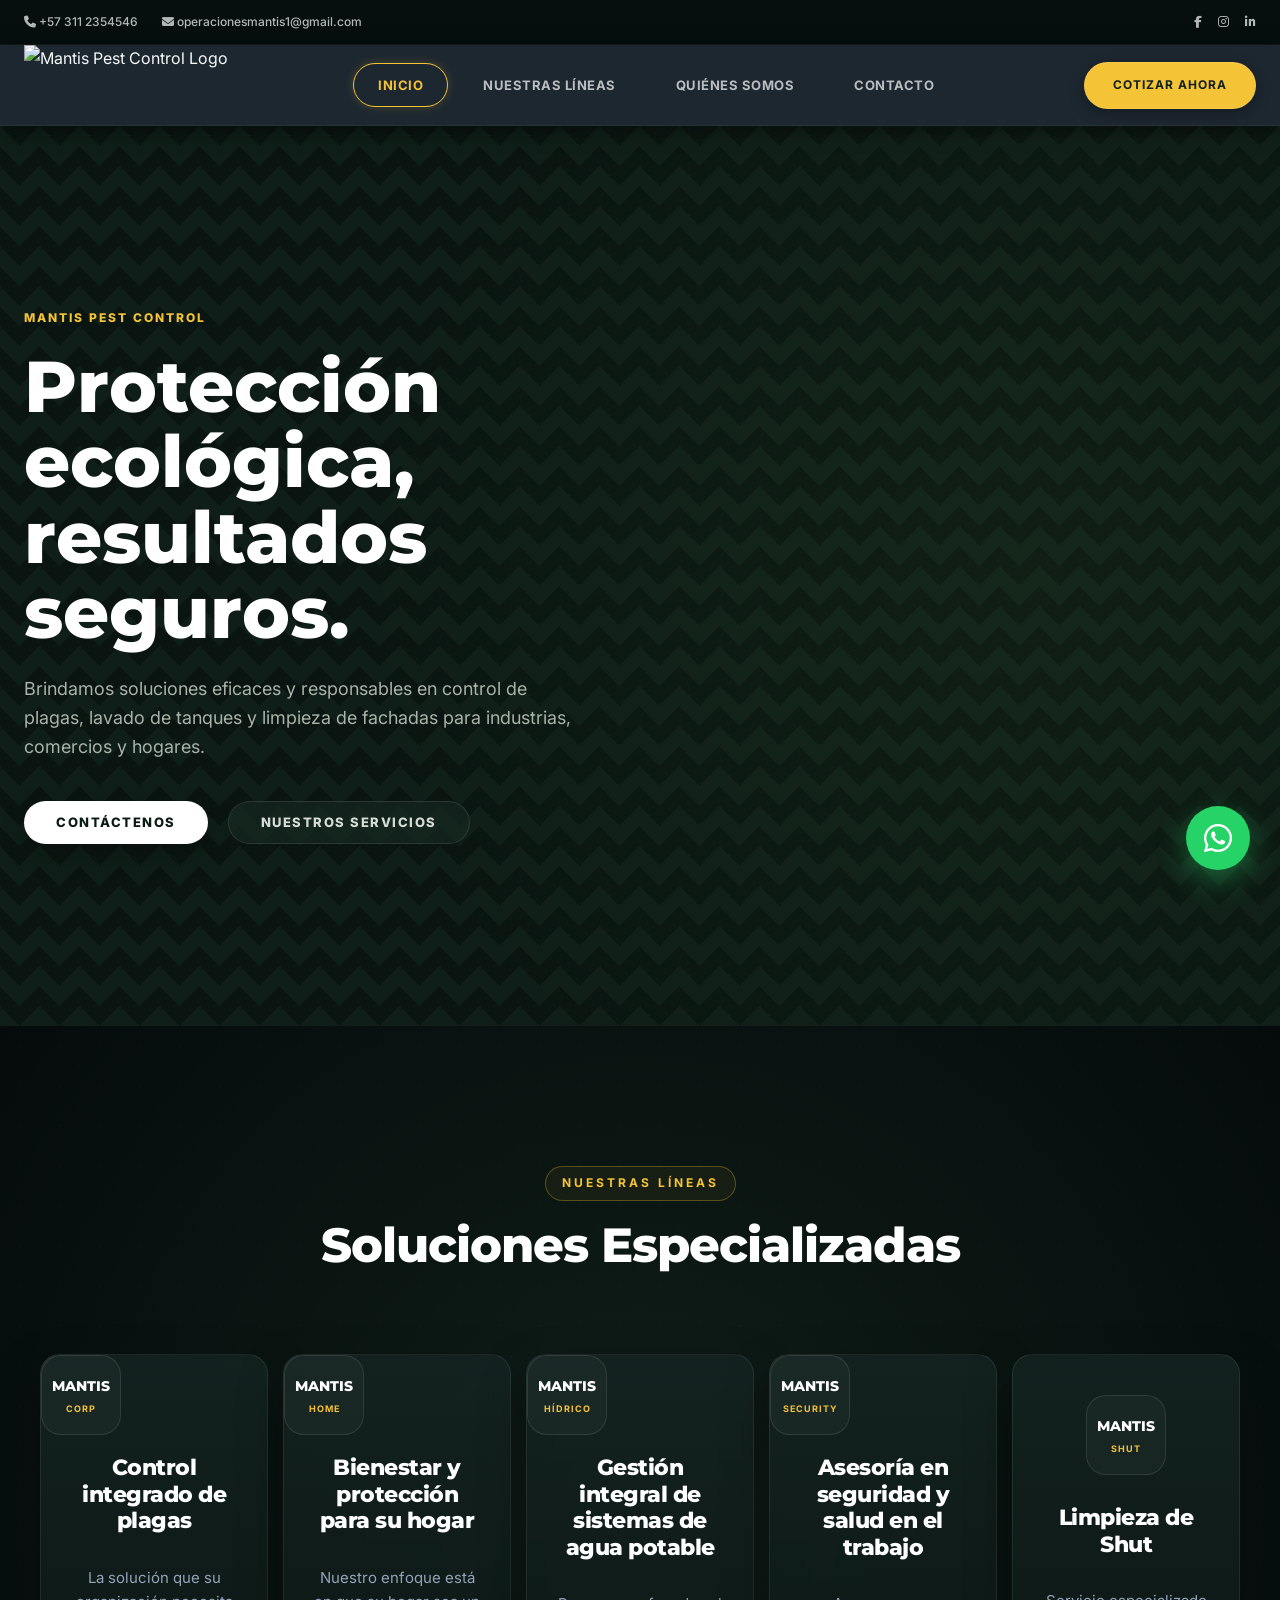
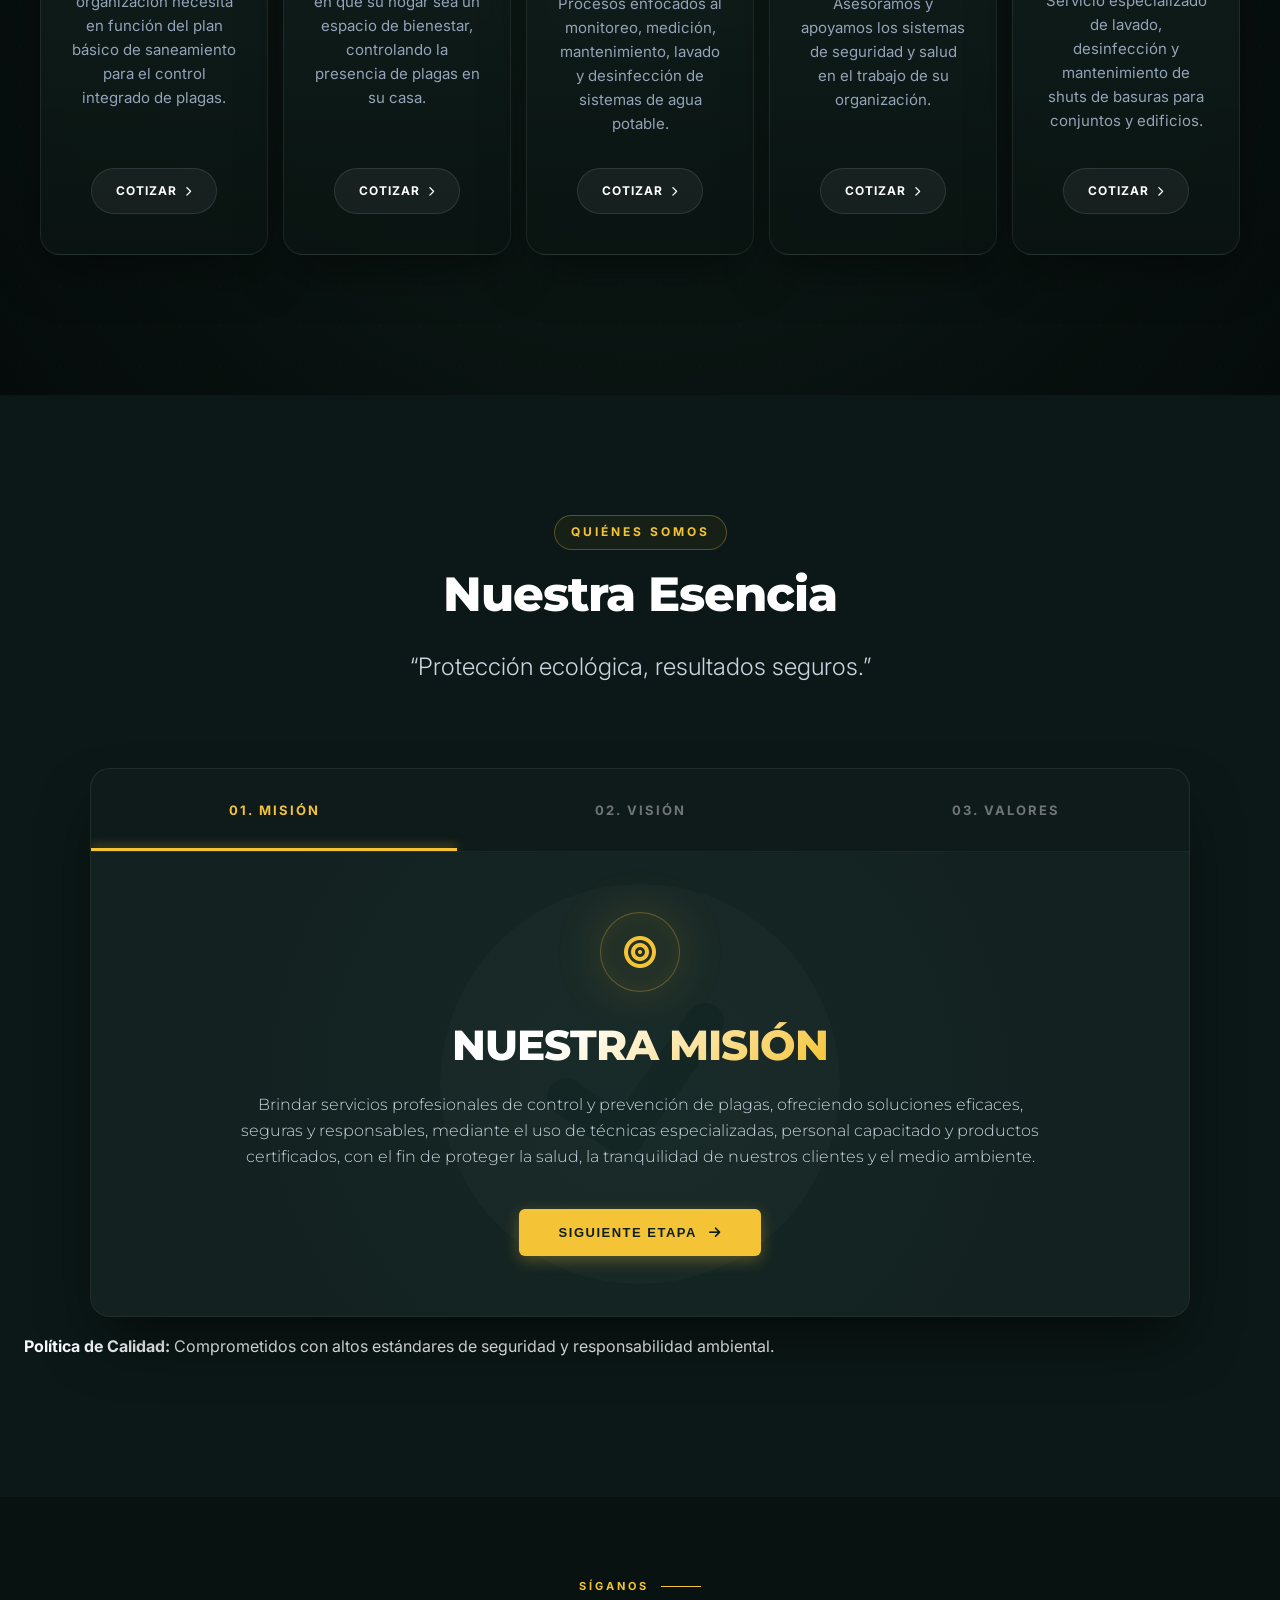
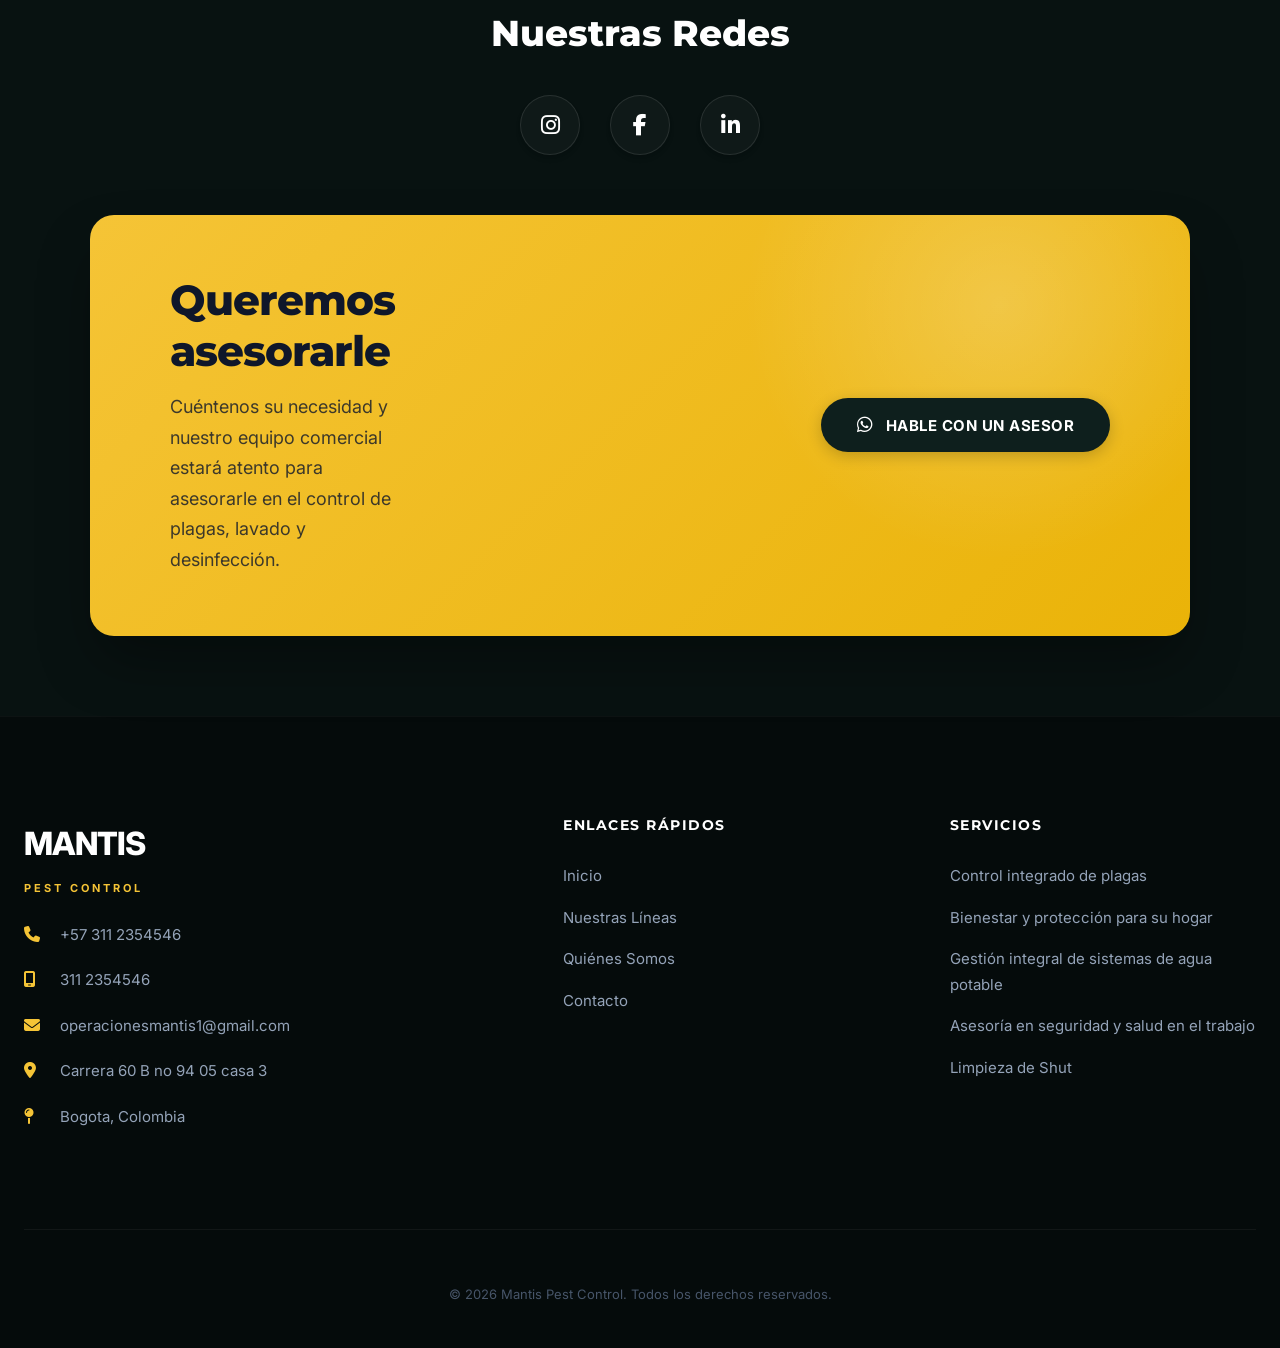
==== commit 68a79588: "Add files via upload" ====
--- a/index.html
+++ b/index.html
@@ -11,6 +11,19 @@
   <link href="https://fonts.googleapis.com/css2?family=Montserrat:wght@300;400;500;600;700;800&family=Inter:wght@300;400;500;600&display=swap" rel="stylesheet">
   <link rel="stylesheet" href="https://cdnjs.cloudflare.com/ajax/libs/font-awesome/6.4.0/css/all.min.css">
   <link rel="stylesheet" href="styles.css">
+  <style>
+    @media (min-width: 1024px) {
+      .cards-grid {
+        display: grid !important;
+        grid-template-columns: repeat(5, minmax(0, 1fr)) !important;
+        gap: 15px !important;
+        align-items: stretch;
+      }
+      .service-card {
+        margin-bottom: 0 !important;
+      }
+    }
+  </style>
 </head>
 <body>
 
@@ -86,7 +99,7 @@
             </div>
           </div>
           <div class="card-body">
-            <h3 class="card-title">Mantis Corp</h3>
+            <h3 class="card-title">Control integrado de plagas</h3>
             <p class="card-desc">La solución que su organización necesita en función del plan básico de saneamiento para el control integrado de plagas.</p>
             <a href="#contacto" class="card-btn">COTIZAR <i class="fa-solid fa-chevron-right"></i></a>
           </div>
@@ -100,7 +113,7 @@
             </div>
           </div>
           <div class="card-body">
-            <h3 class="card-title">Mantis Home</h3>
+            <h3 class="card-title">Bienestar y protección para su hogar</h3>
             <p class="card-desc">Nuestro enfoque está en que su hogar sea un espacio de bienestar, controlando la presencia de plagas en su casa.</p>
             <a href="#contacto" class="card-btn">COTIZAR <i class="fa-solid fa-chevron-right"></i></a>
           </div>
@@ -114,7 +127,7 @@
             </div>
           </div>
           <div class="card-body">
-            <h3 class="card-title">Hídrico y saneamiento de tanques</h3>
+            <h3 class="card-title">Gestión integral de sistemas de agua potable</h3>
             <p class="card-desc">Procesos enfocados al monitoreo, medición, mantenimiento, lavado y desinfección de sistemas de agua potable.</p>
             <a href="#contacto" class="card-btn">COTIZAR <i class="fa-solid fa-chevron-right"></i></a>
           </div>
@@ -128,7 +141,7 @@
             </div>
           </div>
           <div class="card-body">
-            <h3 class="card-title">Mantis Security</h3>
+            <h3 class="card-title">Asesoría en seguridad y salud en el trabajo</h3>
             <p class="card-desc">Asesoramos y apoyamos los sistemas de seguridad y salud en el trabajo de su organización.</p>
             <a href="#contacto" class="card-btn">COTIZAR <i class="fa-solid fa-chevron-right"></i></a>
           </div>
@@ -304,10 +317,10 @@
         <div class="footer-col">
           <h4>SERVICIOS</h4>
           <ul class="footer-links">
-            <li><a href="#servicios">Mantis Corp</a></li>
-            <li><a href="#servicios">Mantis Home</a></li>
-            <li><a href="#servicios">Hídrico y saneamiento de tanques</a></li>
-            <li><a href="#servicios">Mantis Security</a></li>
+            <li><a href="#servicios">Control integrado de plagas</a></li>
+            <li><a href="#servicios">Bienestar y protección para su hogar</a></li>
+            <li><a href="#servicios">Gestión integral de sistemas de agua potable</a></li>
+            <li><a href="#servicios">Asesoría en seguridad y salud en el trabajo</a></li>
             <li><a href="#servicios">Limpieza de Shut</a></li>
           </ul>
         </div>
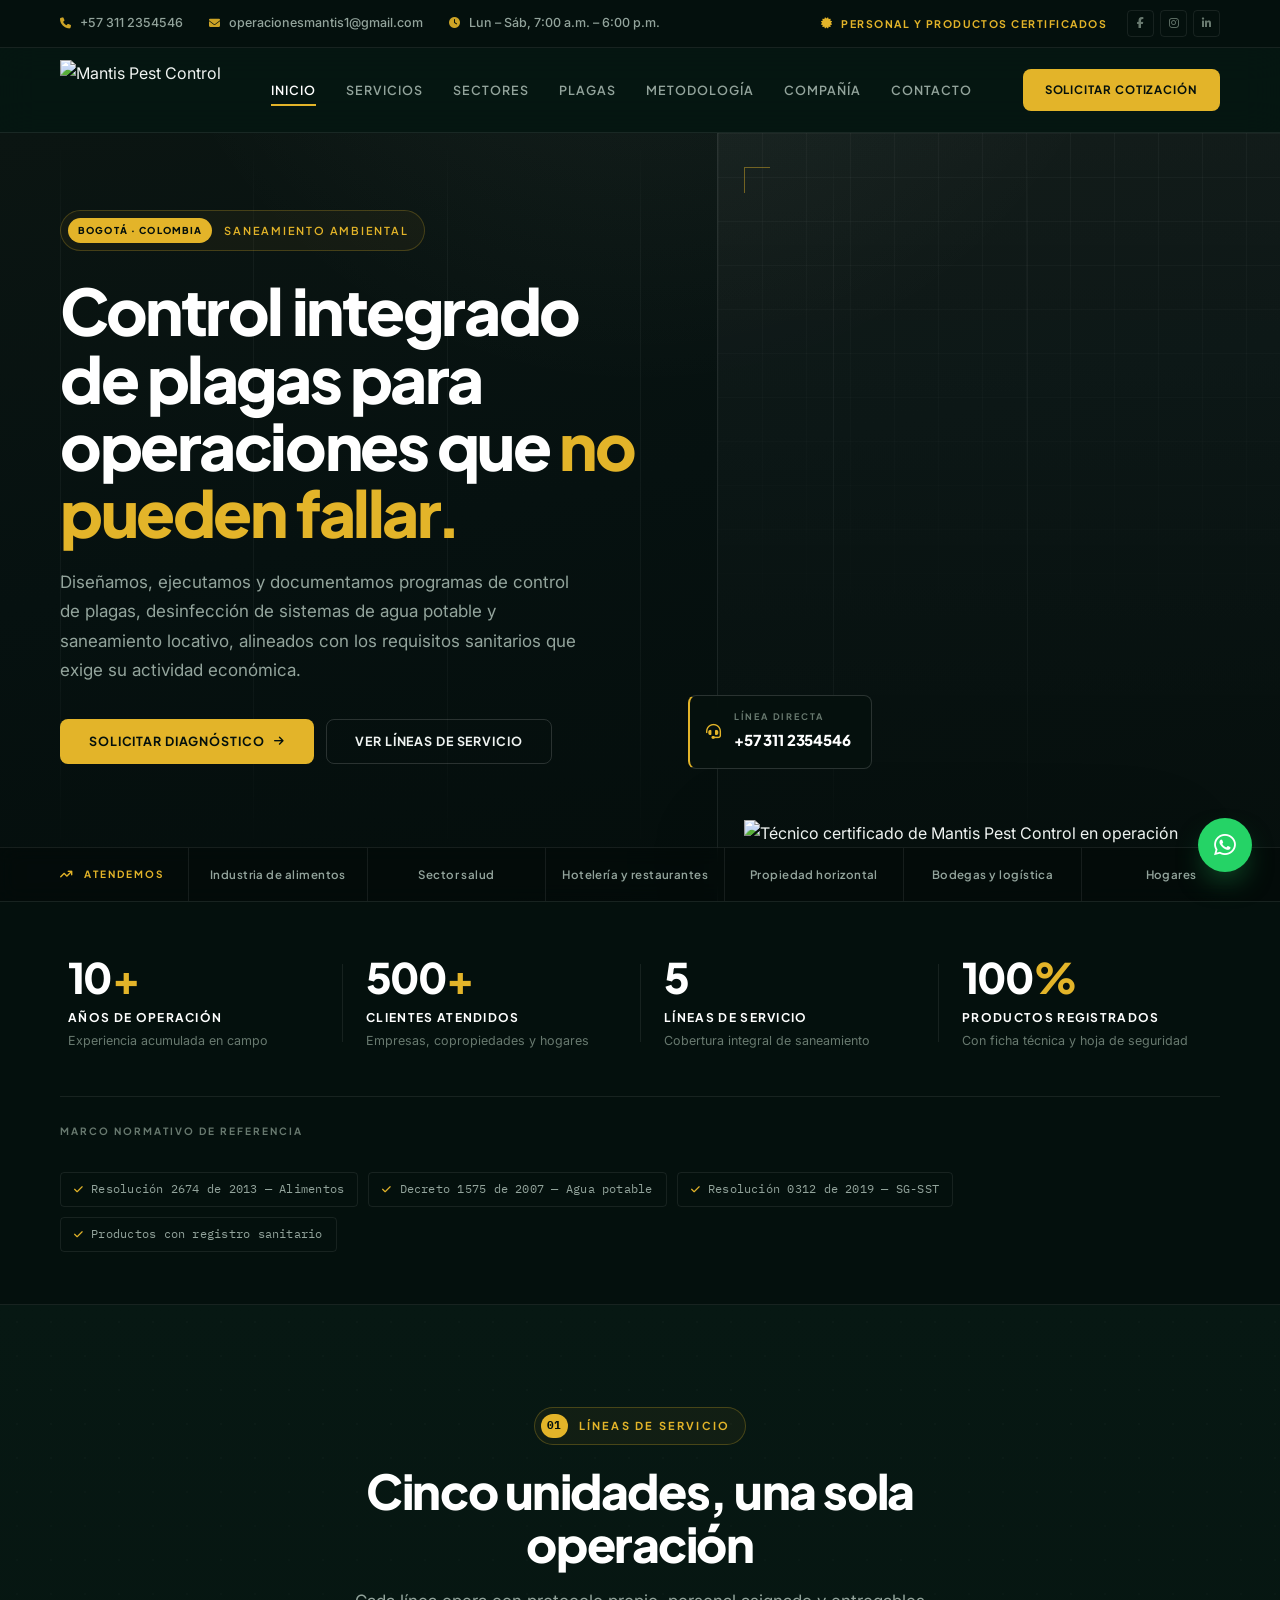
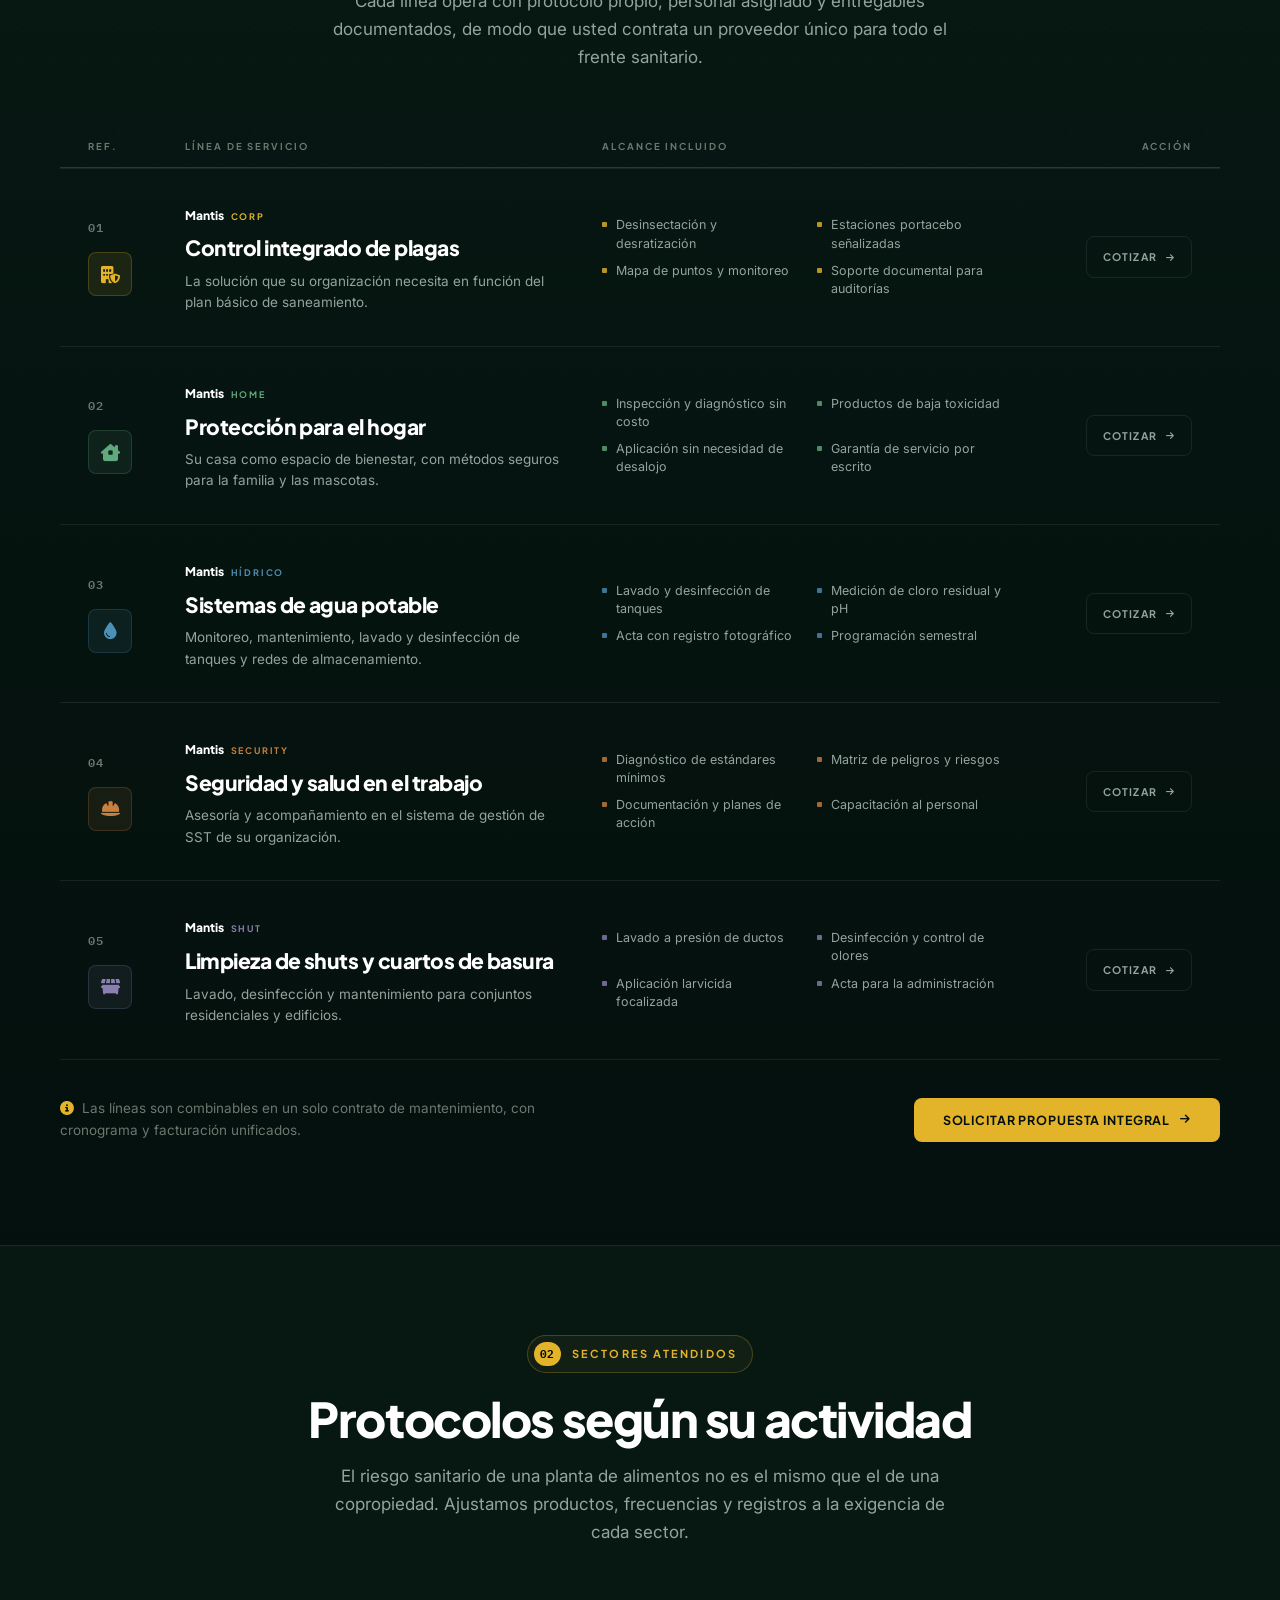
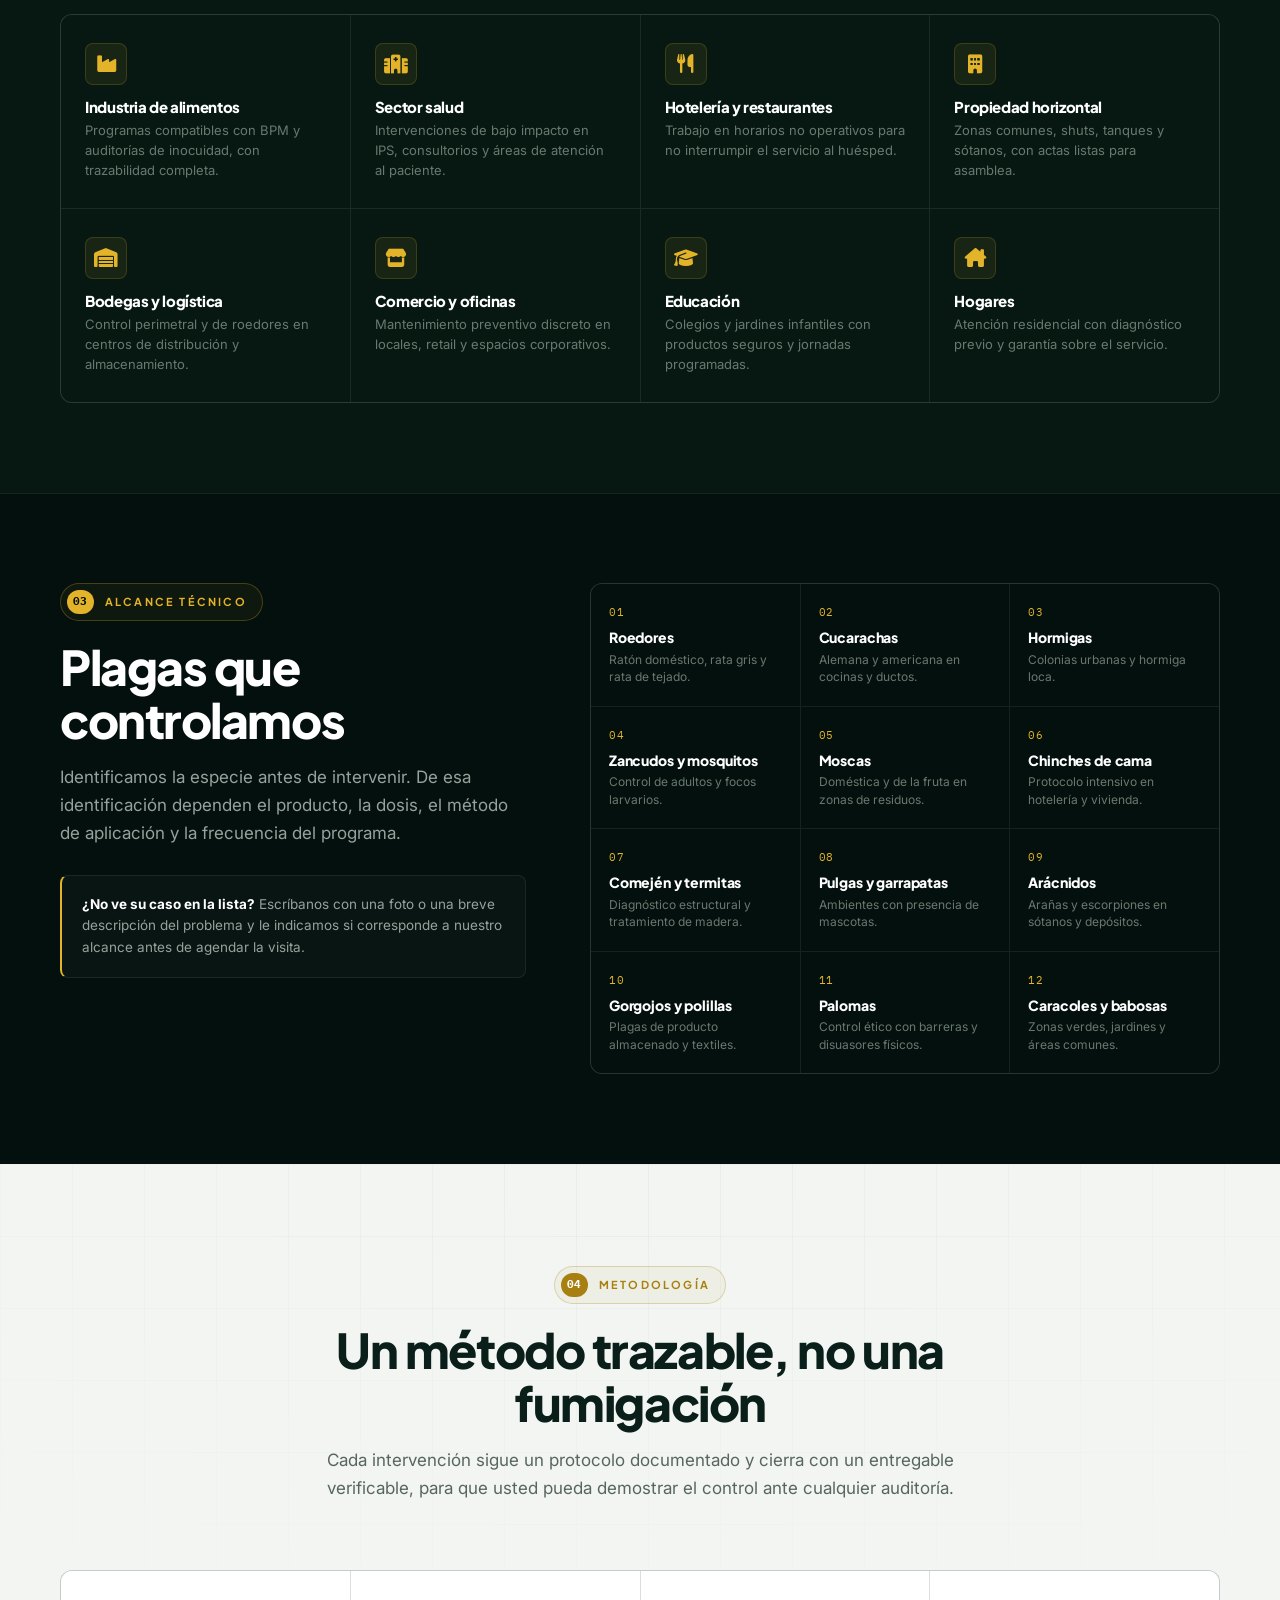
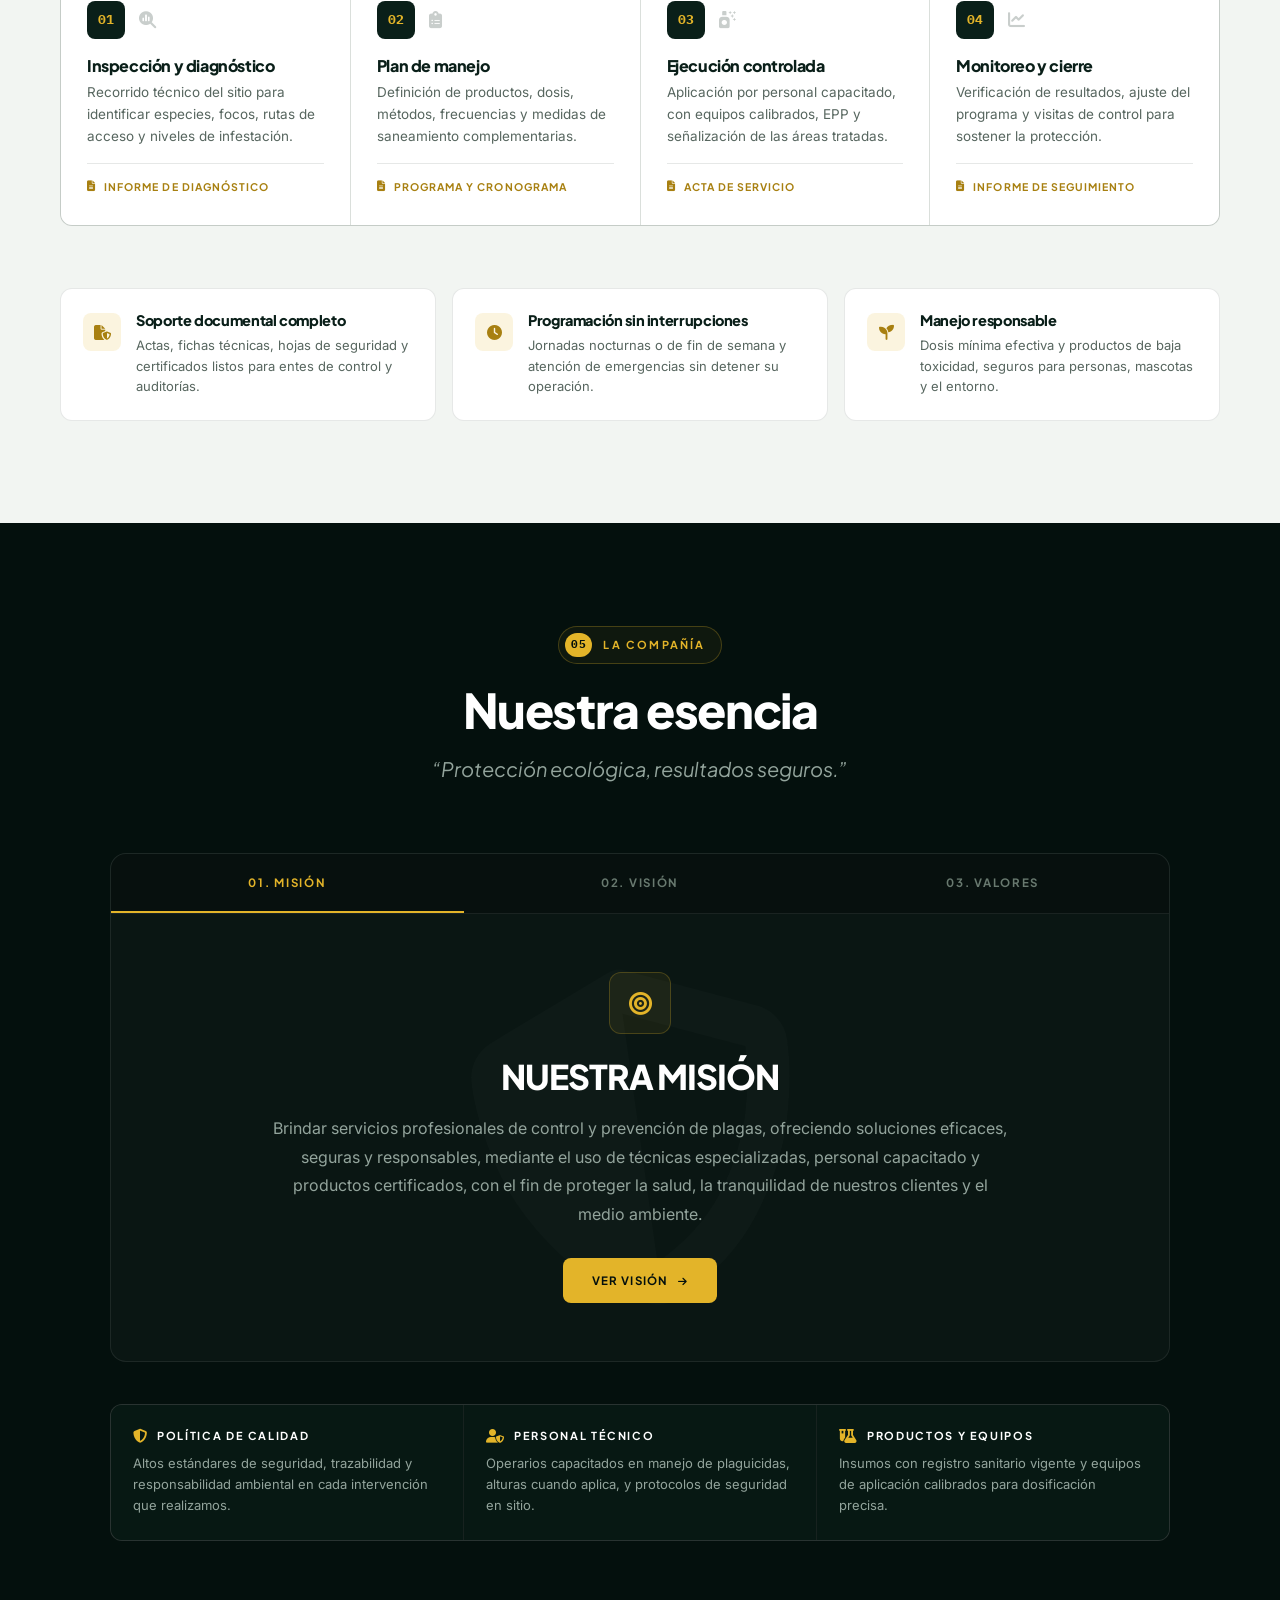
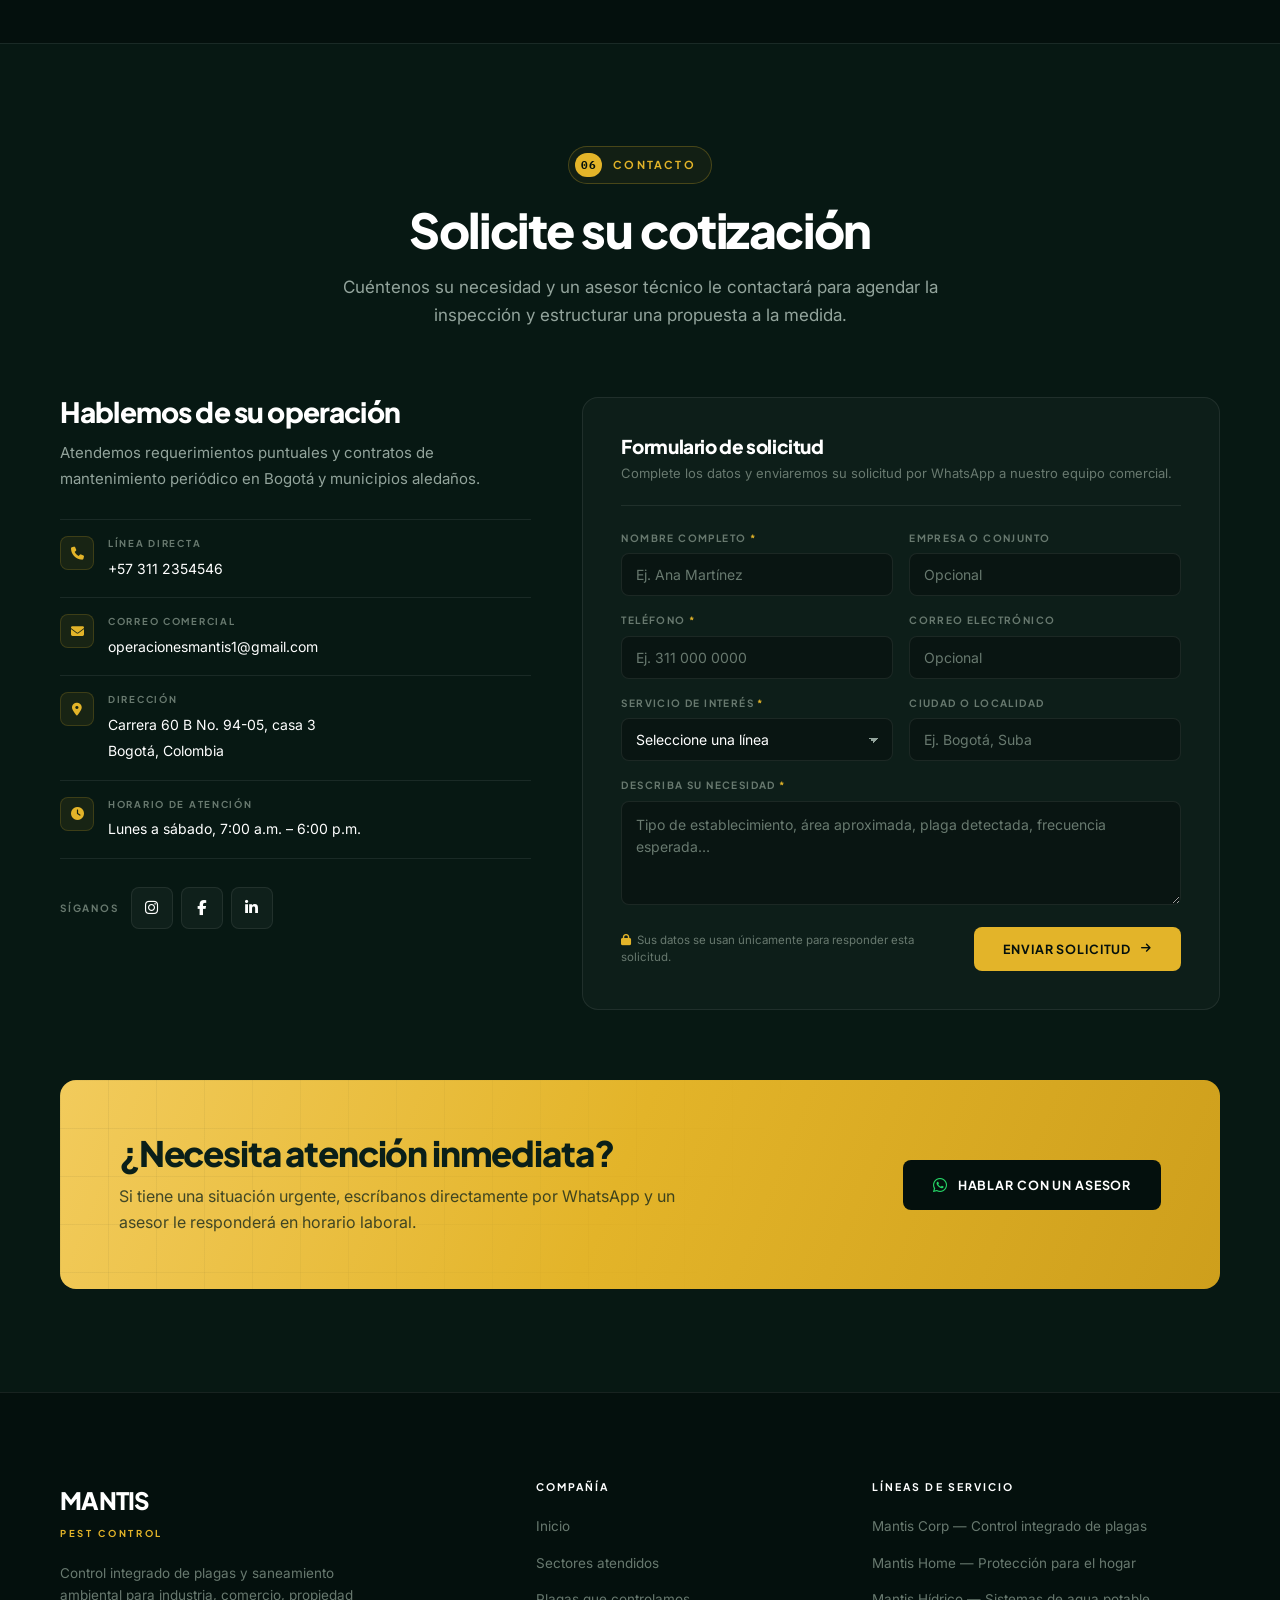
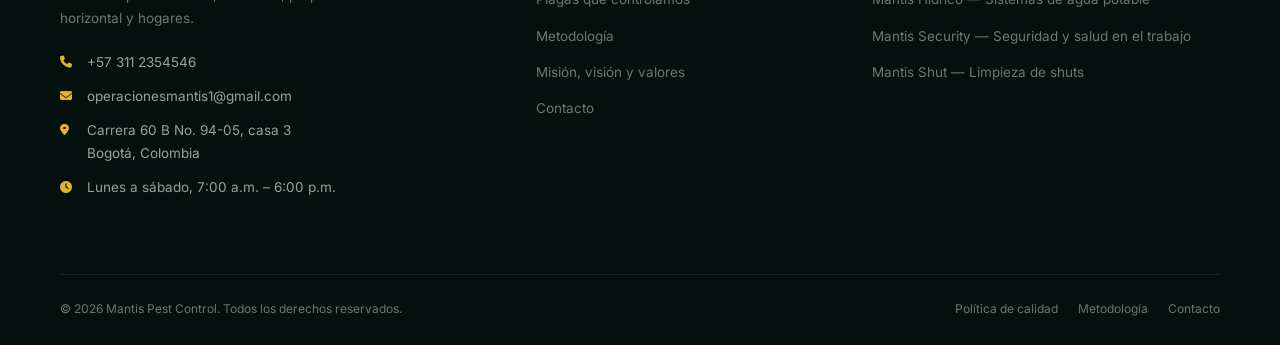
==== commit 2107b838: "Add files via upload" ====
--- a/index.html
+++ b/index.html
@@ -3,341 +3,823 @@
 <head>
   <meta charset="utf-8" />
   <meta name="viewport" content="width=device-width, initial-scale=1" />
-  <title>Mantis Pest Control | Control de Plagas y Servicios Especializados</title>
-  <meta name="description" content="Servicios profesionales de control y prevención de plagas, lavado de tanques, limpieza de fachadas y más." />
-  <meta name="theme-color" content="#1f3c2d" />
+  <title>Mantis Pest Control | Control Integrado de Plagas y Saneamiento Ambiental</title>
+  <meta name="description" content="Empresa de control integrado de plagas, gestión de sistemas de agua potable, limpieza de shuts y asesoría en SST para industria, comercio y hogares en Bogotá y Colombia." />
+  <meta name="theme-color" content="#04100D" />
   <link rel="preconnect" href="https://fonts.googleapis.com">
   <link rel="preconnect" href="https://fonts.gstatic.com" crossorigin>
-  <link href="https://fonts.googleapis.com/css2?family=Montserrat:wght@300;400;500;600;700;800&family=Inter:wght@300;400;500;600&display=swap" rel="stylesheet">
+  <link href="https://fonts.googleapis.com/css2?family=Plus+Jakarta+Sans:wght@400;500;600;700;800&family=Inter:wght@300;400;500;600&family=IBM+Plex+Mono:wght@400;500;600&display=swap" rel="stylesheet">
   <link rel="stylesheet" href="https://cdnjs.cloudflare.com/ajax/libs/font-awesome/6.4.0/css/all.min.css">
   <link rel="stylesheet" href="styles.css">
-  <style>
-    @media (min-width: 1024px) {
-      .cards-grid {
-        display: grid !important;
-        grid-template-columns: repeat(5, minmax(0, 1fr)) !important;
-        gap: 15px !important;
-        align-items: stretch;
-      }
-      .service-card {
-        margin-bottom: 0 !important;
-      }
-    }
-  </style>
 </head>
 <body>
 
+  <div class="scroll-progress" id="scrollProgress"></div>
+
+  <!-- ============ TOPBAR ============ -->
   <div class="topbar">
     <div class="container">
       <div class="contact-left">
         <a class="pill" href="tel:+573112354546"><i class="fa-solid fa-phone"></i> +57 311 2354546</a>
         <a class="pill" href="mailto:operacionesmantis1@gmail.com"><i class="fa-solid fa-envelope"></i> operacionesmantis1@gmail.com</a>
-      </div>
-      <div class="social-right">
-        <a href="#" target="_blank"><i class="fa-brands fa-facebook-f"></i></a>
-        <a href="#" target="_blank"><i class="fa-brands fa-instagram"></i></a>
-        <a href="#" target="_blank"><i class="fa-brands fa-linkedin-in"></i></a>
+        <span class="pill"><i class="fa-solid fa-clock"></i> Lun – Sáb, 7:00 a.m. – 6:00 p.m.</span>
+      </div>
+      <div class="topbar-right">
+        <span class="topbar-note"><i class="fa-solid fa-certificate"></i> Personal y productos certificados</span>
+        <div class="social-right">
+          <a href="#" target="_blank" aria-label="Facebook"><i class="fa-brands fa-facebook-f"></i></a>
+          <a href="#" target="_blank" aria-label="Instagram"><i class="fa-brands fa-instagram"></i></a>
+          <a href="#" target="_blank" aria-label="LinkedIn"><i class="fa-brands fa-linkedin-in"></i></a>
+        </div>
       </div>
     </div>
   </div>
 
-  <header>
+  <!-- ============ HEADER ============ -->
+  <header id="siteHeader">
     <div class="container nav">
       <a href="#inicio" class="brand">
-        <img src="https://i.postimg.cc/cLkWL3pB/03a5619e-f0a9-4ad2-91fc-5d855925811d.jpg" alt="Mantis Pest Control Logo" class="logo-img" />
+        <img src="https://i.postimg.cc/cLkWL3pB/03a5619e-f0a9-4ad2-91fc-5d855925811d.jpg" alt="Mantis Pest Control" class="logo-img" />
       </a>
-      
+
       <nav class="menu" id="menu">
-        <a href="#inicio" class="active">INICIO</a>
-        <a href="#servicios">NUESTRAS LÍNEAS</a>
-        <a href="#nosotros">QUIÉNES SOMOS</a>
-        <a href="#contacto">CONTACTO</a>
+        <a href="#inicio" class="active">Inicio</a>
+        <a href="#servicios">Servicios</a>
+        <a href="#sectores">Sectores</a>
+        <a href="#plagas">Plagas</a>
+        <a href="#proceso">Metodología</a>
+        <a href="#nosotros">Compañía</a>
+        <a href="#contacto">Contacto</a>
+        <a href="#contacto" class="menu-cta">Solicitar cotización <i class="fa-solid fa-arrow-right"></i></a>
       </nav>
 
-      <a href="#contacto" class="cta-header">COTIZAR AHORA</a>
-      
-      <button class="hamburger" id="hamburger" aria-label="Abrir menú"><i class="fa-solid fa-bars"></i></button>
+      <a href="#contacto" class="cta-header">Solicitar cotización</a>
+
+      <button class="hamburger" id="hamburger" aria-label="Abrir menú" aria-expanded="false"><i class="fa-solid fa-bars"></i></button>
     </div>
   </header>
 
+  <!-- ============ HERO ============ -->
   <section class="hero" id="inicio">
+    <div class="hero-bg" aria-hidden="true">
+      <span class="glow"></span>
+      <span class="panel"></span>
+      <span class="cols"></span>
+    </div>
+
     <div class="container">
       <div class="hero-grid">
         <div class="hero-text">
-          <div class="hero-subtitle">MANTIS PEST CONTROL</div>
-          <h1 class="hero-title">Protección ecológica,<br>resultados seguros.</h1>
+          <span class="hero-eyebrow">
+            <span class="tag">Bogotá · Colombia</span>
+            <span class="txt">Saneamiento ambiental</span>
+          </span>
+
+          <h1 class="hero-title">Control integrado de plagas para operaciones que <em>no pueden fallar.</em></h1>
+
           <p class="hero-desc">
-            Brindamos soluciones eficaces y responsables en control de plagas, lavado de tanques y limpieza de fachadas para industrias, comercios y hogares.
+            Diseñamos, ejecutamos y documentamos programas de control de plagas, desinfección
+            de sistemas de agua potable y saneamiento locativo, alineados con los requisitos
+            sanitarios que exige su actividad económica.
           </p>
+
           <div class="hero-buttons">
-            <a href="#contacto" class="btn primary">CONTÁCTENOS</a>
-            <a href="#servicios" class="btn secondary">NUESTROS SERVICIOS</a>
-          </div>
-        </div>
+            <a href="#contacto" class="btn primary">Solicitar diagnóstico <i class="fa-solid fa-arrow-right"></i></a>
+            <a href="#servicios" class="btn secondary">Ver líneas de servicio</a>
+          </div>
+        </div>
+
         <div class="hero-image">
           <div class="image-placeholder">
-            <img src="https://i.postimg.cc/RCLj0ffW/Sin-titulo-21.png" alt="Profesional control de plagas" />
-          </div>
+            <img src="https://i.postimg.cc/RCLj0ffW/Sin-titulo-21.png" alt="Técnico certificado de Mantis Pest Control en operación" />
+          </div>
+
+          <a class="hero-badge" href="tel:+573112354546">
+            <i class="fa-solid fa-headset"></i>
+            <span>
+              <span class="hb-label">Línea directa</span>
+              <span class="hb-value">+57 311 2354546</span>
+            </span>
+          </a>
+        </div>
+      </div>
+    </div>
+
+    <div class="hero-bar">
+      <div class="container">
+        <span class="hb-caption"><i class="fa-solid fa-arrow-trend-up"></i> Atendemos</span>
+        <div class="hb-sectors">
+          <span>Industria de alimentos</span>
+          <span>Sector salud</span>
+          <span>Hotelería y restaurantes</span>
+          <span>Propiedad horizontal</span>
+          <span>Bodegas y logística</span>
+          <span>Hogares</span>
         </div>
       </div>
     </div>
   </section>
 
+  <!-- ============ CREDENCIALES ============ -->
+  <section class="credentials-strip" aria-label="Capacidad e indicadores de la compañía">
+    <div class="container">
+      <div class="stats-grid">
+        <div class="stat" data-reveal>
+          <div class="stat-num"><span class="counter" data-target="10">0</span><span class="suffix">+</span></div>
+          <p class="stat-label">Años de operación</p>
+          <p class="stat-sub">Experiencia acumulada en campo</p>
+        </div>
+        <div class="stat" data-reveal style="--d:80ms">
+          <div class="stat-num"><span class="counter" data-target="500">0</span><span class="suffix">+</span></div>
+          <p class="stat-label">Clientes atendidos</p>
+          <p class="stat-sub">Empresas, copropiedades y hogares</p>
+        </div>
+        <div class="stat" data-reveal style="--d:160ms">
+          <div class="stat-num"><span class="counter" data-target="5">0</span></div>
+          <p class="stat-label">Líneas de servicio</p>
+          <p class="stat-sub">Cobertura integral de saneamiento</p>
+        </div>
+        <div class="stat" data-reveal style="--d:240ms">
+          <div class="stat-num"><span class="counter" data-target="100">0</span><span class="suffix">%</span></div>
+          <p class="stat-label">Productos registrados</p>
+          <p class="stat-sub">Con ficha técnica y hoja de seguridad</p>
+        </div>
+      </div>
+
+      <div class="compliance-row" data-reveal>
+        <span class="compliance-label">Marco normativo de referencia</span>
+        <div class="compliance-items">
+          <span><i class="fa-solid fa-check"></i> Resolución 2674 de 2013 — Alimentos</span>
+          <span><i class="fa-solid fa-check"></i> Decreto 1575 de 2007 — Agua potable</span>
+          <span><i class="fa-solid fa-check"></i> Resolución 0312 de 2019 — SG-SST</span>
+          <span><i class="fa-solid fa-check"></i> Productos con registro sanitario</span>
+        </div>
+      </div>
+    </div>
+  </section>
+
+  <!-- ============ SERVICIOS ============ -->
   <section id="servicios" class="services-section">
     <div class="container">
-      <div class="section-header text-center">
-        <span class="subtitle">NUESTRAS LÍNEAS</span>
-        <h2 class="title">Soluciones Especializadas</h2>
-      </div>
-      <div class="cards-grid">
-        
-        <div class="service-card">
-          <div class="card-header color-1">
-            <div class="card-brand">
-              <span class="brand-main">Mantis</span>
-              <span class="brand-sub">CORP</span>
-            </div>
-          </div>
-          <div class="card-body">
-            <h3 class="card-title">Control integrado de plagas</h3>
-            <p class="card-desc">La solución que su organización necesita en función del plan básico de saneamiento para el control integrado de plagas.</p>
-            <a href="#contacto" class="card-btn">COTIZAR <i class="fa-solid fa-chevron-right"></i></a>
-          </div>
-        </div>
-
-        <div class="service-card">
-          <div class="card-header color-2">
-            <div class="card-brand">
-              <span class="brand-main">Mantis</span>
-              <span class="brand-sub">HOME</span>
-            </div>
-          </div>
-          <div class="card-body">
-            <h3 class="card-title">Bienestar y protección para su hogar</h3>
-            <p class="card-desc">Nuestro enfoque está en que su hogar sea un espacio de bienestar, controlando la presencia de plagas en su casa.</p>
-            <a href="#contacto" class="card-btn">COTIZAR <i class="fa-solid fa-chevron-right"></i></a>
-          </div>
-        </div>
-
-        <div class="service-card">
-          <div class="card-header color-3">
-            <div class="card-brand">
-              <span class="brand-main">Mantis</span>
-              <span class="brand-sub">HÍDRICO</span>
-            </div>
-          </div>
-          <div class="card-body">
-            <h3 class="card-title">Gestión integral de sistemas de agua potable</h3>
-            <p class="card-desc">Procesos enfocados al monitoreo, medición, mantenimiento, lavado y desinfección de sistemas de agua potable.</p>
-            <a href="#contacto" class="card-btn">COTIZAR <i class="fa-solid fa-chevron-right"></i></a>
-          </div>
-        </div>
-
-        <div class="service-card">
-          <div class="card-header color-4">
-            <div class="card-brand">
-              <span class="brand-main">Mantis</span>
-              <span class="brand-sub">SECURITY</span>
-            </div>
-          </div>
-          <div class="card-body">
-            <h3 class="card-title">Asesoría en seguridad y salud en el trabajo</h3>
-            <p class="card-desc">Asesoramos y apoyamos los sistemas de seguridad y salud en el trabajo de su organización.</p>
-            <a href="#contacto" class="card-btn">COTIZAR <i class="fa-solid fa-chevron-right"></i></a>
-          </div>
-        </div>
-
-        <div class="service-card">
-          <div class="card-header color-5">
-            <div class="card-brand">
-              <span class="brand-main">Mantis</span>
-              <span class="brand-sub">SHUT</span>
-            </div>
-          </div>
-          <div class="card-body">
-            <h3 class="card-title">Limpieza de Shut</h3>
-            <p class="card-desc">Servicio especializado de lavado, desinfección y mantenimiento de shuts de basuras para conjuntos y edificios.</p>
-            <a href="#contacto" class="card-btn">COTIZAR <i class="fa-solid fa-chevron-right"></i></a>
-          </div>
-        </div>
-
+      <div class="section-header text-center" data-reveal>
+        <span class="subtitle"><span class="sec-num">01</span> Líneas de servicio</span>
+        <h2 class="title">Cinco unidades, una sola operación</h2>
+        <p class="section-lead">
+          Cada línea opera con protocolo propio, personal asignado y entregables documentados,
+          de modo que usted contrata un proveedor único para todo el frente sanitario.
+        </p>
+      </div>
+
+      <div class="services-head" aria-hidden="true">
+        <span>Ref.</span>
+        <span>Línea de servicio</span>
+        <span>Alcance incluido</span>
+        <span>Acción</span>
+      </div>
+
+      <div class="services-list">
+
+        <article class="service-row" data-reveal>
+          <div class="sr-rail">
+            <span class="sr-index">01</span>
+            <span class="sr-icon"><i class="fa-solid fa-building-shield"></i></span>
+          </div>
+          <div class="sr-main">
+            <span class="sr-brand"><span class="b-main">Mantis</span><span class="b-sub">Corp</span></span>
+            <h3 class="sr-title">Control integrado de plagas</h3>
+            <p class="sr-desc">La solución que su organización necesita en función del plan básico de saneamiento.</p>
+          </div>
+          <ul class="sr-scope">
+            <li>Desinsectación y desratización</li>
+            <li>Estaciones portacebo señalizadas</li>
+            <li>Mapa de puntos y monitoreo</li>
+            <li>Soporte documental para auditorías</li>
+          </ul>
+          <div class="sr-action">
+            <a href="#contacto" class="sr-btn">Cotizar <i class="fa-solid fa-arrow-right"></i></a>
+          </div>
+        </article>
+
+        <article class="service-row" data-reveal style="--d:60ms">
+          <div class="sr-rail">
+            <span class="sr-index">02</span>
+            <span class="sr-icon"><i class="fa-solid fa-house-chimney-window"></i></span>
+          </div>
+          <div class="sr-main">
+            <span class="sr-brand"><span class="b-main">Mantis</span><span class="b-sub">Home</span></span>
+            <h3 class="sr-title">Protección para el hogar</h3>
+            <p class="sr-desc">Su casa como espacio de bienestar, con métodos seguros para la familia y las mascotas.</p>
+          </div>
+          <ul class="sr-scope">
+            <li>Inspección y diagnóstico sin costo</li>
+            <li>Productos de baja toxicidad</li>
+            <li>Aplicación sin necesidad de desalojo</li>
+            <li>Garantía de servicio por escrito</li>
+          </ul>
+          <div class="sr-action">
+            <a href="#contacto" class="sr-btn">Cotizar <i class="fa-solid fa-arrow-right"></i></a>
+          </div>
+        </article>
+
+        <article class="service-row" data-reveal style="--d:120ms">
+          <div class="sr-rail">
+            <span class="sr-index">03</span>
+            <span class="sr-icon"><i class="fa-solid fa-droplet"></i></span>
+          </div>
+          <div class="sr-main">
+            <span class="sr-brand"><span class="b-main">Mantis</span><span class="b-sub">Hídrico</span></span>
+            <h3 class="sr-title">Sistemas de agua potable</h3>
+            <p class="sr-desc">Monitoreo, mantenimiento, lavado y desinfección de tanques y redes de almacenamiento.</p>
+          </div>
+          <ul class="sr-scope">
+            <li>Lavado y desinfección de tanques</li>
+            <li>Medición de cloro residual y pH</li>
+            <li>Acta con registro fotográfico</li>
+            <li>Programación semestral</li>
+          </ul>
+          <div class="sr-action">
+            <a href="#contacto" class="sr-btn">Cotizar <i class="fa-solid fa-arrow-right"></i></a>
+          </div>
+        </article>
+
+        <article class="service-row" data-reveal style="--d:180ms">
+          <div class="sr-rail">
+            <span class="sr-index">04</span>
+            <span class="sr-icon"><i class="fa-solid fa-helmet-safety"></i></span>
+          </div>
+          <div class="sr-main">
+            <span class="sr-brand"><span class="b-main">Mantis</span><span class="b-sub">Security</span></span>
+            <h3 class="sr-title">Seguridad y salud en el trabajo</h3>
+            <p class="sr-desc">Asesoría y acompañamiento en el sistema de gestión de SST de su organización.</p>
+          </div>
+          <ul class="sr-scope">
+            <li>Diagnóstico de estándares mínimos</li>
+            <li>Matriz de peligros y riesgos</li>
+            <li>Documentación y planes de acción</li>
+            <li>Capacitación al personal</li>
+          </ul>
+          <div class="sr-action">
+            <a href="#contacto" class="sr-btn">Cotizar <i class="fa-solid fa-arrow-right"></i></a>
+          </div>
+        </article>
+
+        <article class="service-row" data-reveal style="--d:240ms">
+          <div class="sr-rail">
+            <span class="sr-index">05</span>
+            <span class="sr-icon"><i class="fa-solid fa-dumpster"></i></span>
+          </div>
+          <div class="sr-main">
+            <span class="sr-brand"><span class="b-main">Mantis</span><span class="b-sub">Shut</span></span>
+            <h3 class="sr-title">Limpieza de shuts y cuartos de basura</h3>
+            <p class="sr-desc">Lavado, desinfección y mantenimiento para conjuntos residenciales y edificios.</p>
+          </div>
+          <ul class="sr-scope">
+            <li>Lavado a presión de ductos</li>
+            <li>Desinfección y control de olores</li>
+            <li>Aplicación larvicida focalizada</li>
+            <li>Acta para la administración</li>
+          </ul>
+          <div class="sr-action">
+            <a href="#contacto" class="sr-btn">Cotizar <i class="fa-solid fa-arrow-right"></i></a>
+          </div>
+        </article>
+
+      </div>
+
+      <div class="services-foot" data-reveal>
+        <p><i class="fa-solid fa-circle-info"></i>Las líneas son combinables en un solo contrato de mantenimiento, con cronograma y facturación unificados.</p>
+        <a href="#contacto" class="btn primary">Solicitar propuesta integral <i class="fa-solid fa-arrow-right"></i></a>
       </div>
     </div>
   </section>
-
+  <!-- ============ SECTORES ============ -->
+  <section id="sectores" class="sectors-section">
+    <div class="container">
+      <div class="section-header text-center" data-reveal>
+        <span class="subtitle"><span class="sec-num">02</span> Sectores atendidos</span>
+        <h2 class="title">Protocolos según su actividad</h2>
+        <p class="section-lead">
+          El riesgo sanitario de una planta de alimentos no es el mismo que el de una copropiedad.
+          Ajustamos productos, frecuencias y registros a la exigencia de cada sector.
+        </p>
+      </div>
+
+      <div class="sectors-grid">
+        <div class="sector" data-reveal>
+          <i class="fa-solid fa-industry"></i>
+          <div>
+            <h3>Industria de alimentos</h3>
+            <p>Programas compatibles con BPM y auditorías de inocuidad, con trazabilidad completa.</p>
+          </div>
+        </div>
+        <div class="sector" data-reveal style="--d:60ms">
+          <i class="fa-solid fa-hospital"></i>
+          <div>
+            <h3>Sector salud</h3>
+            <p>Intervenciones de bajo impacto en IPS, consultorios y áreas de atención al paciente.</p>
+          </div>
+        </div>
+        <div class="sector" data-reveal style="--d:120ms">
+          <i class="fa-solid fa-utensils"></i>
+          <div>
+            <h3>Hotelería y restaurantes</h3>
+            <p>Trabajo en horarios no operativos para no interrumpir el servicio al huésped.</p>
+          </div>
+        </div>
+        <div class="sector" data-reveal style="--d:180ms">
+          <i class="fa-solid fa-building"></i>
+          <div>
+            <h3>Propiedad horizontal</h3>
+            <p>Zonas comunes, shuts, tanques y sótanos, con actas listas para asamblea.</p>
+          </div>
+        </div>
+        <div class="sector" data-reveal style="--d:240ms">
+          <i class="fa-solid fa-warehouse"></i>
+          <div>
+            <h3>Bodegas y logística</h3>
+            <p>Control perimetral y de roedores en centros de distribución y almacenamiento.</p>
+          </div>
+        </div>
+        <div class="sector" data-reveal style="--d:300ms">
+          <i class="fa-solid fa-store"></i>
+          <div>
+            <h3>Comercio y oficinas</h3>
+            <p>Mantenimiento preventivo discreto en locales, retail y espacios corporativos.</p>
+          </div>
+        </div>
+        <div class="sector" data-reveal style="--d:360ms">
+          <i class="fa-solid fa-graduation-cap"></i>
+          <div>
+            <h3>Educación</h3>
+            <p>Colegios y jardines infantiles con productos seguros y jornadas programadas.</p>
+          </div>
+        </div>
+        <div class="sector" data-reveal style="--d:420ms">
+          <i class="fa-solid fa-house-chimney"></i>
+          <div>
+            <h3>Hogares</h3>
+            <p>Atención residencial con diagnóstico previo y garantía sobre el servicio.</p>
+          </div>
+        </div>
+      </div>
+    </div>
+  </section>
+
+  <!-- ============ PLAGAS ============ -->
+  <section id="plagas" class="pests-section">
+    <div class="container">
+      <div class="pests-layout">
+
+        <div>
+          <div class="section-header" data-reveal>
+            <span class="subtitle"><span class="sec-num">03</span> Alcance técnico</span>
+            <h2 class="title">Plagas que controlamos</h2>
+            <p class="section-lead">
+              Identificamos la especie antes de intervenir. De esa identificación dependen el
+              producto, la dosis, el método de aplicación y la frecuencia del programa.
+            </p>
+          </div>
+          <div class="pests-note" data-reveal>
+            <p><strong>¿No ve su caso en la lista?</strong> Escríbanos con una foto o una breve descripción del problema y le indicamos si corresponde a nuestro alcance antes de agendar la visita.</p>
+          </div>
+        </div>
+
+        <div class="pest-grid" data-reveal>
+          <div class="pest">
+            <span class="p-num">01</span>
+            <h4>Roedores</h4>
+            <p>Ratón doméstico, rata gris y rata de tejado.</p>
+          </div>
+          <div class="pest">
+            <span class="p-num">02</span>
+            <h4>Cucarachas</h4>
+            <p>Alemana y americana en cocinas y ductos.</p>
+          </div>
+          <div class="pest">
+            <span class="p-num">03</span>
+            <h4>Hormigas</h4>
+            <p>Colonias urbanas y hormiga loca.</p>
+          </div>
+          <div class="pest">
+            <span class="p-num">04</span>
+            <h4>Zancudos y mosquitos</h4>
+            <p>Control de adultos y focos larvarios.</p>
+          </div>
+          <div class="pest">
+            <span class="p-num">05</span>
+            <h4>Moscas</h4>
+            <p>Doméstica y de la fruta en zonas de residuos.</p>
+          </div>
+          <div class="pest">
+            <span class="p-num">06</span>
+            <h4>Chinches de cama</h4>
+            <p>Protocolo intensivo en hotelería y vivienda.</p>
+          </div>
+          <div class="pest">
+            <span class="p-num">07</span>
+            <h4>Comején y termitas</h4>
+            <p>Diagnóstico estructural y tratamiento de madera.</p>
+          </div>
+          <div class="pest">
+            <span class="p-num">08</span>
+            <h4>Pulgas y garrapatas</h4>
+            <p>Ambientes con presencia de mascotas.</p>
+          </div>
+          <div class="pest">
+            <span class="p-num">09</span>
+            <h4>Arácnidos</h4>
+            <p>Arañas y escorpiones en sótanos y depósitos.</p>
+          </div>
+          <div class="pest">
+            <span class="p-num">10</span>
+            <h4>Gorgojos y polillas</h4>
+            <p>Plagas de producto almacenado y textiles.</p>
+          </div>
+          <div class="pest">
+            <span class="p-num">11</span>
+            <h4>Palomas</h4>
+            <p>Control ético con barreras y disuasores físicos.</p>
+          </div>
+          <div class="pest">
+            <span class="p-num">12</span>
+            <h4>Caracoles y babosas</h4>
+            <p>Zonas verdes, jardines y áreas comunes.</p>
+          </div>
+        </div>
+
+      </div>
+    </div>
+  </section>
+
+  <!-- ============ METODOLOGÍA ============ -->
+  <section id="proceso" class="process-section">
+    <div class="container">
+      <div class="section-header text-center" data-reveal>
+        <span class="subtitle"><span class="sec-num">04</span> Metodología</span>
+        <h2 class="title">Un método trazable, no una fumigación</h2>
+        <p class="section-lead">
+          Cada intervención sigue un protocolo documentado y cierra con un entregable
+          verificable, para que usted pueda demostrar el control ante cualquier auditoría.
+        </p>
+      </div>
+
+      <div class="process-grid">
+        <div class="process-step" data-reveal>
+          <div class="ps-top">
+            <div class="ps-num">01</div>
+            <i class="fa-solid fa-magnifying-glass-chart"></i>
+          </div>
+          <h3>Inspección y diagnóstico</h3>
+          <p>Recorrido técnico del sitio para identificar especies, focos, rutas de acceso y niveles de infestación.</p>
+          <span class="ps-deliverable"><i class="fa-solid fa-file-lines"></i> Informe de diagnóstico</span>
+        </div>
+        <div class="process-step" data-reveal style="--d:80ms">
+          <div class="ps-top">
+            <div class="ps-num">02</div>
+            <i class="fa-solid fa-clipboard-list"></i>
+          </div>
+          <h3>Plan de manejo</h3>
+          <p>Definición de productos, dosis, métodos, frecuencias y medidas de saneamiento complementarias.</p>
+          <span class="ps-deliverable"><i class="fa-solid fa-file-lines"></i> Programa y cronograma</span>
+        </div>
+        <div class="process-step" data-reveal style="--d:160ms">
+          <div class="ps-top">
+            <div class="ps-num">03</div>
+            <i class="fa-solid fa-spray-can-sparkles"></i>
+          </div>
+          <h3>Ejecución controlada</h3>
+          <p>Aplicación por personal capacitado, con equipos calibrados, EPP y señalización de las áreas tratadas.</p>
+          <span class="ps-deliverable"><i class="fa-solid fa-file-lines"></i> Acta de servicio</span>
+        </div>
+        <div class="process-step" data-reveal style="--d:240ms">
+          <div class="ps-top">
+            <div class="ps-num">04</div>
+            <i class="fa-solid fa-chart-line"></i>
+          </div>
+          <h3>Monitoreo y cierre</h3>
+          <p>Verificación de resultados, ajuste del programa y visitas de control para sostener la protección.</p>
+          <span class="ps-deliverable"><i class="fa-solid fa-file-lines"></i> Informe de seguimiento</span>
+        </div>
+      </div>
+
+      <div class="why-row">
+        <div class="why-card" data-reveal>
+          <i class="fa-solid fa-file-shield"></i>
+          <div>
+            <h4>Soporte documental completo</h4>
+            <p>Actas, fichas técnicas, hojas de seguridad y certificados listos para entes de control y auditorías.</p>
+          </div>
+        </div>
+        <div class="why-card" data-reveal style="--d:80ms">
+          <i class="fa-solid fa-clock"></i>
+          <div>
+            <h4>Programación sin interrupciones</h4>
+            <p>Jornadas nocturnas o de fin de semana y atención de emergencias sin detener su operación.</p>
+          </div>
+        </div>
+        <div class="why-card" data-reveal style="--d:160ms">
+          <i class="fa-solid fa-seedling"></i>
+          <div>
+            <h4>Manejo responsable</h4>
+            <p>Dosis mínima efectiva y productos de baja toxicidad, seguros para personas, mascotas y el entorno.</p>
+          </div>
+        </div>
+      </div>
+    </div>
+  </section>
+
+  <!-- ============ COMPAÑÍA ============ -->
   <section id="nosotros" class="about-section">
     <div class="container">
-      <div class="section-header text-center">
-        <span class="subtitle">QUIÉNES SOMOS</span>
-        <h2 class="title">Nuestra Esencia</h2>
+      <div class="section-header text-center" data-reveal>
+        <span class="subtitle"><span class="sec-num">05</span> La compañía</span>
+        <h2 class="title">Nuestra esencia</h2>
         <p class="lema">“Protección ecológica, resultados seguros.”</p>
       </div>
 
-      <div class="essence-wizard-container">
-        
+      <div class="essence-wizard-container" data-reveal>
+
         <div class="essence-nav">
-            <div class="essence-nav-item active" id="nav-mission" onclick="showStep('mission')">01. Misión</div>
-            <div class="essence-nav-item" id="nav-vision" onclick="showStep('vision')">02. Visión</div>
-            <div class="essence-nav-item" id="nav-values" onclick="showStep('values')">03. Valores</div>
+          <div class="essence-nav-item active" id="nav-mission" onclick="showStep('mission')">01. Misión</div>
+          <div class="essence-nav-item" id="nav-vision" onclick="showStep('vision')">02. Visión</div>
+          <div class="essence-nav-item" id="nav-values" onclick="showStep('values')">03. Valores</div>
         </div>
 
         <div class="essence-body">
-            
-            <div class="essence-step active" id="step-mission">
-              <div class="essence-icon-wrapper"><i class="fa-solid fa-bullseye"></i></div>
-              <h3 class="essence-title-large">NUESTRA MISIÓN</h3>
-              <p class="essence-text-large">
-                Brindar servicios profesionales de control y prevención de plagas, ofreciendo soluciones eficaces, seguras y responsables, mediante el uso de técnicas especializadas, personal capacitado y productos certificados, con el fin de proteger la salud, la tranquilidad de nuestros clientes y el medio ambiente.
-              </p>
-              <div class="essence-actions">
-                <button class="btn-corporate" onclick="showStep('vision')">Siguiente Etapa <i class="fa-solid fa-arrow-right"></i></button>
-              </div>
-            </div>
-
-            <div class="essence-step" id="step-vision">
-              <div class="essence-icon-wrapper"><i class="fa-solid fa-eye"></i></div>
-              <h3 class="essence-title-large">NUESTRA VISIÓN</h3>
-              <p class="essence-text-large">
-                Ser reconocidos como una empresa líder en control de plagas, destacada por la eficacia de nuestros servicios, el uso responsable de productos seguros y el compromiso con la salud, el bienestar y la protección de los hogares, empresas y el medio ambiente.
-              </p>
-              <div class="essence-actions">
-                <button class="btn-corporate outline" onclick="showStep('mission')"><i class="fa-solid fa-arrow-left"></i> Anterior</button>
-                <button class="btn-corporate" onclick="showStep('values')">Ver Valores <i class="fa-solid fa-arrow-right"></i></button>
-              </div>
-            </div>
-
-            <div class="essence-step" id="step-values">
-              <h3 class="essence-title-large" style="margin-bottom:10px;">VALORES CORPORATIVOS</h3>
-              <p class="essence-text-large" style="margin-bottom:30px; font-size:15px;">Pilares fundamentales que guían nuestro servicio.</p>
-              
-              <div class="values-grid-pro">
-                <div class="value-card">
-                  <div class="vc-icon"><i class="fa-solid fa-hand-holding-heart"></i></div>
-                  <h4>Responsabilidad</h4>
-                  <p>Compromiso y seriedad garantizando resultados confiables.</p>
-                </div>
-                <div class="value-card">
-                  <div class="vc-icon"><i class="fa-solid fa-star"></i></div>
-                  <h4>Calidad</h4>
-                  <p>Soluciones efectivas, productos certificados y mejora continua.</p>
-                </div>
-                <div class="value-card">
-                  <div class="vc-icon"><i class="fa-solid fa-scale-balanced"></i></div>
-                  <h4>Honestidad</h4>
-                  <p>Transparencia y diagnósticos reales, generando confianza.</p>
-                </div>
-                <div class="value-card">
-                  <div class="vc-icon"><i class="fa-solid fa-heart-pulse"></i></div>
-                  <h4>Salud</h4>
-                  <p>Métodos seguros para personas, mascotas y el entorno.</p>
-                </div>
-                <div class="value-card">
-                  <div class="vc-icon"><i class="fa-solid fa-leaf"></i></div>
-                  <h4>Ecología</h4>
-                  <p>Prácticas responsables y sostenibles con el medio ambiente.</p>
-                </div>
-                <div class="value-card">
-                  <div class="vc-icon"><i class="fa-solid fa-headset"></i></div>
-                  <h4>Servicio</h4>
-                  <p>Puntualidad, respeto y atención personalizada.</p>
-                </div>
-              </div>
-
-              <div class="essence-actions">
-                <button class="btn-corporate outline" onclick="showStep('vision')"><i class="fa-solid fa-arrow-left"></i> Anterior</button>
-                <button class="btn-corporate" onclick="showStep('mission')">Volver al Inicio <i class="fa-solid fa-rotate-right"></i></button>
-              </div>
-            </div>
-
-        </div>
-      </div>
-      
-      <div class="policy-note">
-        <p><strong>Política de Calidad:</strong> Comprometidos con altos estándares de seguridad y responsabilidad ambiental.</p>
+
+          <div class="essence-step active" id="step-mission">
+            <div class="essence-icon-wrapper"><i class="fa-solid fa-bullseye"></i></div>
+            <h3 class="essence-title-large">Nuestra misión</h3>
+            <p class="essence-text-large">
+              Brindar servicios profesionales de control y prevención de plagas, ofreciendo soluciones eficaces, seguras y responsables, mediante el uso de técnicas especializadas, personal capacitado y productos certificados, con el fin de proteger la salud, la tranquilidad de nuestros clientes y el medio ambiente.
+            </p>
+            <div class="essence-actions">
+              <button class="btn-corporate" onclick="showStep('vision')">Ver visión <i class="fa-solid fa-arrow-right"></i></button>
+            </div>
+          </div>
+
+          <div class="essence-step" id="step-vision">
+            <div class="essence-icon-wrapper"><i class="fa-solid fa-eye"></i></div>
+            <h3 class="essence-title-large">Nuestra visión</h3>
+            <p class="essence-text-large">
+              Ser reconocidos como una empresa líder en control de plagas, destacada por la eficacia de nuestros servicios, el uso responsable de productos seguros y el compromiso con la salud, el bienestar y la protección de los hogares, empresas y el medio ambiente.
+            </p>
+            <div class="essence-actions">
+              <button class="btn-corporate outline" onclick="showStep('mission')"><i class="fa-solid fa-arrow-left"></i> Anterior</button>
+              <button class="btn-corporate" onclick="showStep('values')">Ver valores <i class="fa-solid fa-arrow-right"></i></button>
+            </div>
+          </div>
+
+          <div class="essence-step" id="step-values">
+            <h3 class="essence-title-large">Valores corporativos</h3>
+            <p class="essence-text-large">Los pilares que guían cada servicio que entregamos.</p>
+
+            <div class="values-grid-pro">
+              <div class="value-card">
+                <div class="vc-icon"><i class="fa-solid fa-hand-holding-heart"></i></div>
+                <h4>Responsabilidad</h4>
+                <p>Compromiso y seriedad garantizando resultados confiables.</p>
+              </div>
+              <div class="value-card">
+                <div class="vc-icon"><i class="fa-solid fa-star"></i></div>
+                <h4>Calidad</h4>
+                <p>Soluciones efectivas, productos certificados y mejora continua.</p>
+              </div>
+              <div class="value-card">
+                <div class="vc-icon"><i class="fa-solid fa-scale-balanced"></i></div>
+                <h4>Honestidad</h4>
+                <p>Transparencia y diagnósticos reales, generando confianza.</p>
+              </div>
+              <div class="value-card">
+                <div class="vc-icon"><i class="fa-solid fa-heart-pulse"></i></div>
+                <h4>Salud</h4>
+                <p>Métodos seguros para personas, mascotas y el entorno.</p>
+              </div>
+              <div class="value-card">
+                <div class="vc-icon"><i class="fa-solid fa-leaf"></i></div>
+                <h4>Ecología</h4>
+                <p>Prácticas responsables y sostenibles con el medio ambiente.</p>
+              </div>
+              <div class="value-card">
+                <div class="vc-icon"><i class="fa-solid fa-headset"></i></div>
+                <h4>Servicio</h4>
+                <p>Puntualidad, respeto y atención personalizada.</p>
+              </div>
+            </div>
+
+            <div class="essence-actions">
+              <button class="btn-corporate outline" onclick="showStep('vision')"><i class="fa-solid fa-arrow-left"></i> Anterior</button>
+              <button class="btn-corporate" onclick="showStep('mission')">Volver al inicio <i class="fa-solid fa-rotate-right"></i></button>
+            </div>
+          </div>
+
+        </div>
+      </div>
+
+      <div class="policy-grid">
+        <div class="policy-item" data-reveal>
+          <div class="pi-head"><i class="fa-solid fa-shield-halved"></i><h4>Política de calidad</h4></div>
+          <p>Altos estándares de seguridad, trazabilidad y responsabilidad ambiental en cada intervención que realizamos.</p>
+        </div>
+        <div class="policy-item" data-reveal style="--d:80ms">
+          <div class="pi-head"><i class="fa-solid fa-user-shield"></i><h4>Personal técnico</h4></div>
+          <p>Operarios capacitados en manejo de plaguicidas, alturas cuando aplica, y protocolos de seguridad en sitio.</p>
+        </div>
+        <div class="policy-item" data-reveal style="--d:160ms">
+          <div class="pi-head"><i class="fa-solid fa-flask-vial"></i><h4>Productos y equipos</h4></div>
+          <p>Insumos con registro sanitario vigente y equipos de aplicación calibrados para dosificación precisa.</p>
+        </div>
       </div>
     </div>
   </section>
 
-  <section class="social-contact-section" id="contacto">
-    <div class="container">
-      
-      <div class="social-wrapper">
-        <div class="social-header">
-          <span class="social-label">SÍGANOS <span class="dash"></span></span>
-          <h2 class="social-title">Nuestras Redes</h2>
-        </div>
-        <div class="social-icons-large">
-          <a href="#" class="icon-box"><i class="fa-brands fa-instagram"></i></a>
-          <a href="#" class="icon-box"><i class="fa-brands fa-facebook-f"></i></a>
-          <a href="#" class="icon-box"><i class="fa-brands fa-linkedin-in"></i></a>
-        </div>
-      </div>
-
-      <div class="cta-banner">
+  <!-- ============ CONTACTO ============ -->
+  <section class="contact-section" id="contacto">
+    <div class="container">
+      <div class="section-header text-center" data-reveal>
+        <span class="subtitle"><span class="sec-num">06</span> Contacto</span>
+        <h2 class="title">Solicite su cotización</h2>
+        <p class="section-lead">
+          Cuéntenos su necesidad y un asesor técnico le contactará para agendar la
+          inspección y estructurar una propuesta a la medida.
+        </p>
+      </div>
+
+      <div class="contact-grid">
+
+        <div class="contact-info" data-reveal>
+          <h3>Hablemos de su operación</h3>
+          <p>Atendemos requerimientos puntuales y contratos de mantenimiento periódico en Bogotá y municipios aledaños.</p>
+
+          <ul class="contact-list">
+            <li>
+              <i class="fa-solid fa-phone"></i>
+              <div>
+                <span class="cl-label">Línea directa</span>
+                <a class="cl-value" href="tel:+573112354546">+57 311 2354546</a>
+              </div>
+            </li>
+            <li>
+              <i class="fa-solid fa-envelope"></i>
+              <div>
+                <span class="cl-label">Correo comercial</span>
+                <a class="cl-value" href="mailto:operacionesmantis1@gmail.com">operacionesmantis1@gmail.com</a>
+              </div>
+            </li>
+            <li>
+              <i class="fa-solid fa-location-dot"></i>
+              <div>
+                <span class="cl-label">Dirección</span>
+                <span class="cl-value">Carrera 60 B No. 94-05, casa 3<br>Bogotá, Colombia</span>
+              </div>
+            </li>
+            <li>
+              <i class="fa-solid fa-clock"></i>
+              <div>
+                <span class="cl-label">Horario de atención</span>
+                <span class="cl-value">Lunes a sábado, 7:00 a.m. – 6:00 p.m.</span>
+              </div>
+            </li>
+          </ul>
+
+          <div class="social-inline">
+            <span class="si-label">Síganos</span>
+            <div class="social-icons-large">
+              <a href="#" class="icon-box" aria-label="Instagram"><i class="fa-brands fa-instagram"></i></a>
+              <a href="#" class="icon-box" aria-label="Facebook"><i class="fa-brands fa-facebook-f"></i></a>
+              <a href="#" class="icon-box" aria-label="LinkedIn"><i class="fa-brands fa-linkedin-in"></i></a>
+            </div>
+          </div>
+        </div>
+
+        <form class="quote-form" id="quoteForm" data-reveal style="--d:100ms">
+          <div class="qf-head">
+            <h3>Formulario de solicitud</h3>
+            <p>Complete los datos y enviaremos su solicitud por WhatsApp a nuestro equipo comercial.</p>
+          </div>
+
+          <div class="qf-grid">
+            <div class="field">
+              <label for="qf-nombre">Nombre completo <span class="req">*</span></label>
+              <input type="text" id="qf-nombre" name="nombre" required placeholder="Ej. Ana Martínez" autocomplete="name">
+            </div>
+            <div class="field">
+              <label for="qf-empresa">Empresa o conjunto</label>
+              <input type="text" id="qf-empresa" name="empresa" placeholder="Opcional" autocomplete="organization">
+            </div>
+            <div class="field">
+              <label for="qf-tel">Teléfono <span class="req">*</span></label>
+              <input type="tel" id="qf-tel" name="telefono" required placeholder="Ej. 311 000 0000" autocomplete="tel">
+            </div>
+            <div class="field">
+              <label for="qf-email">Correo electrónico</label>
+              <input type="email" id="qf-email" name="email" placeholder="Opcional" autocomplete="email">
+            </div>
+            <div class="field">
+              <label for="qf-servicio">Servicio de interés <span class="req">*</span></label>
+              <select id="qf-servicio" name="servicio" required>
+                <option value="">Seleccione una línea</option>
+                <option>Control integrado de plagas</option>
+                <option>Protección para el hogar</option>
+                <option>Sistemas de agua potable</option>
+                <option>Seguridad y salud en el trabajo</option>
+                <option>Limpieza de shuts</option>
+                <option>Otro / no estoy seguro</option>
+              </select>
+            </div>
+            <div class="field">
+              <label for="qf-ciudad">Ciudad o localidad</label>
+              <input type="text" id="qf-ciudad" name="ciudad" placeholder="Ej. Bogotá, Suba">
+            </div>
+            <div class="field full">
+              <label for="qf-mensaje">Describa su necesidad <span class="req">*</span></label>
+              <textarea id="qf-mensaje" name="mensaje" required placeholder="Tipo de establecimiento, área aproximada, plaga detectada, frecuencia esperada…"></textarea>
+            </div>
+          </div>
+
+          <div class="qf-foot">
+            <p class="qf-note"><i class="fa-solid fa-lock"></i>Sus datos se usan únicamente para responder esta solicitud.</p>
+            <button type="submit" class="btn primary">Enviar solicitud <i class="fa-solid fa-arrow-right"></i></button>
+          </div>
+        </form>
+
+      </div>
+
+      <div class="cta-banner" data-reveal>
         <div class="cta-content">
-          <h2>Queremos asesorarle</h2>
-          <p>Cuéntenos su necesidad y nuestro equipo comercial estará atento para asesorarle en el control de plagas, lavado y desinfección.</p>
+          <h2>¿Necesita atención inmediata?</h2>
+          <p>Si tiene una situación urgente, escríbanos directamente por WhatsApp y un asesor le responderá en horario laboral.</p>
         </div>
         <div class="cta-action">
-          <a href="https://wa.me/573112354546?text=Hola,%20me%20gustaría%20recibir%20asesoría%20sobre%20control%20de%20plagas." target="_blank" class="btn secondary">Hable con un asesor</a>
+          <a href="https://wa.me/573112354546?text=Hola,%20me%20gustar%C3%ADa%20recibir%20asesor%C3%ADa%20sobre%20control%20de%20plagas." target="_blank" rel="noopener" class="btn secondary">Hablar con un asesor</a>
         </div>
       </div>
 
     </div>
   </section>
 
+  <!-- ============ FOOTER ============ -->
   <footer>
     <div class="container">
       <div class="footer-grid">
-        
+
         <div class="footer-col">
           <div class="footer-brand">
             <span class="f-main">MANTIS</span>
-            <span class="f-sub">PEST CONTROL</span>
-          </div>
+            <span class="f-sub">Pest Control</span>
+          </div>
+          <p class="footer-tagline">
+            Control integrado de plagas y saneamiento ambiental para industria,
+            comercio, propiedad horizontal y hogares.
+          </p>
           <ul class="footer-contact">
-            <li><i class="fa-solid fa-phone"></i> +57 311 2354546</li>
-            <li><i class="fa-solid fa-mobile-screen"></i> 311 2354546</li>
-            <li><i class="fa-solid fa-envelope"></i> operacionesmantis1@gmail.com</li>
-            <li><i class="fa-solid fa-location-dot"></i> Carrera 60 B no 94 05 casa 3</li>
-            <li><i class="fa-solid fa-map-pin"></i> Bogota, Colombia</li>
+            <li><i class="fa-solid fa-phone"></i> <a href="tel:+573112354546">+57 311 2354546</a></li>
+            <li><i class="fa-solid fa-envelope"></i> <a href="mailto:operacionesmantis1@gmail.com">operacionesmantis1@gmail.com</a></li>
+            <li><i class="fa-solid fa-location-dot"></i> Carrera 60 B No. 94-05, casa 3<br>Bogotá, Colombia</li>
+            <li><i class="fa-solid fa-clock"></i> Lunes a sábado, 7:00 a.m. – 6:00 p.m.</li>
           </ul>
         </div>
 
         <div class="footer-col">
-          <h4>ENLACES RÁPIDOS</h4>
+          <h4>Compañía</h4>
           <ul class="footer-links">
             <li><a href="#inicio">Inicio</a></li>
-            <li><a href="#servicios">Nuestras Líneas</a></li>
-            <li><a href="#nosotros">Quiénes Somos</a></li>
+            <li><a href="#sectores">Sectores atendidos</a></li>
+            <li><a href="#plagas">Plagas que controlamos</a></li>
+            <li><a href="#proceso">Metodología</a></li>
+            <li><a href="#nosotros">Misión, visión y valores</a></li>
             <li><a href="#contacto">Contacto</a></li>
           </ul>
         </div>
 
         <div class="footer-col">
-          <h4>SERVICIOS</h4>
+          <h4>Líneas de servicio</h4>
           <ul class="footer-links">
-            <li><a href="#servicios">Control integrado de plagas</a></li>
-            <li><a href="#servicios">Bienestar y protección para su hogar</a></li>
-            <li><a href="#servicios">Gestión integral de sistemas de agua potable</a></li>
-            <li><a href="#servicios">Asesoría en seguridad y salud en el trabajo</a></li>
-            <li><a href="#servicios">Limpieza de Shut</a></li>
+            <li><a href="#servicios">Mantis Corp — Control integrado de plagas</a></li>
+            <li><a href="#servicios">Mantis Home — Protección para el hogar</a></li>
+            <li><a href="#servicios">Mantis Hídrico — Sistemas de agua potable</a></li>
+            <li><a href="#servicios">Mantis Security — Seguridad y salud en el trabajo</a></li>
+            <li><a href="#servicios">Mantis Shut — Limpieza de shuts</a></li>
           </ul>
         </div>
 
-
-
-      </div>
+      </div>
+
       <div class="footer-bottom">
         <p>&copy; 2026 Mantis Pest Control. Todos los derechos reservados.</p>
+        <div class="footer-legal">
+          <a href="#nosotros">Política de calidad</a>
+          <a href="#proceso">Metodología</a>
+          <a href="#contacto">Contacto</a>
+        </div>
       </div>
     </div>
   </footer>
 
-  <a href="https://wa.me/573112354546" class="float-wa" target="_blank" rel="noopener noreferrer">
+  <a href="https://wa.me/573112354546" class="float-wa" target="_blank" rel="noopener noreferrer" aria-label="Escríbanos por WhatsApp">
     <i class="fa-brands fa-whatsapp"></i>
   </a>
 
   <script src="script.js"></script>
 </body>
-</html>+</html>
--- a/styles.css
+++ b/styles.css
@@ -1,933 +1,1407 @@
+/* =============================================================
+   MANTIS PEST CONTROL — Sistema corporativo 2026
+   ============================================================= */
+
 :root{
-  --bg:#0E1F1D;
-  --bg-2:#152a28;
-  --text:#f8fafc;
-  --muted:#cbd5e1;
-  
-  /* MANTIS COLORS */
-  --primary:#f5c436;      /* Amarillo */
-  --primary-dark:#dcb02f;
-  --accent:#0E1F1D;       /* Verde Oscuro Corporativo */
-  --accent-light:#1f3c2d;
-  
-  --shadow: 0 4px 6px -1px rgba(0, 0, 0, 0.1), 0 2px 4px -1px rgba(0, 0, 0, 0.06);
-  --shadow-hover: 0 20px 25px -5px rgba(0, 0, 0, 0.1), 0 10px 10px -5px rgba(0, 0, 0, 0.04);
-  --shadow-card: 0 1px 3px 0 rgba(0, 0, 0, 0.1), 0 1px 2px 0 rgba(0, 0, 0, 0.06);
-  
-  --radius:12px;
-  --radius-btn:6px;
-  --max:1280px;
-  
-  --font-heading:'Montserrat', sans-serif;
-  --font-body:'Inter', sans-serif;
-}
-
-*{box-sizing:border-box}
-html{scroll-behavior:smooth}
+  /* --- Tinta (verde profundo institucional) --- */
+  --ink-900:#04100D;
+  --ink-850:#071813;
+  --ink-800:#0A1F19;
+  --ink-700:#0E2720;
+  --ink-600:#133228;
+  --ink-500:#1A4034;
+
+  /* --- Marca --- */
+  --gold:#E3B429;
+  --gold-soft:#F2CB5C;
+  --gold-deep:#A88011;
+
+  /* --- Papel (secciones claras) --- */
+  --paper:#F2F5F2;
+  --paper-2:#E4EAE5;
+  --paper-ink:#0A1F19;
+  --paper-muted:#57665F;
+  --paper-line:rgba(10,31,25,.10);
+
+  /* --- Texto --- */
+  --text:#EFF3F1;
+  --muted:#93A49C;
+  --muted-2:#68796F;
+
+  /* --- Líneas y vidrio --- */
+  --line:rgba(255,255,255,.08);
+  --line-2:rgba(255,255,255,.15);
+  --glass:rgba(255,255,255,.035);
+
+  /* --- Elevación (contenida, institucional) --- */
+  --sh-sm:0 1px 2px rgba(0,0,0,.35);
+  --sh-md:0 10px 26px -14px rgba(0,0,0,.65);
+  --sh-lg:0 26px 56px -28px rgba(0,0,0,.8);
+
+  /* --- Geometría: radios cortos = lectura corporativa --- */
+  --r-xs:4px;
+  --r-sm:8px;
+  --r-md:12px;
+  --r-lg:16px;
+  --r-pill:999px;
+  --max:1240px;
+  --gutter:clamp(20px, 4vw, 40px);
+
+  /* --- Tipografía --- */
+  --font-display:"Plus Jakarta Sans","Montserrat",sans-serif;
+  --font-body:"Inter",system-ui,sans-serif;
+  --font-mono:"IBM Plex Mono",ui-monospace,"SFMono-Regular",monospace;
+
+  /* --- Movimiento --- */
+  --ease:cubic-bezier(.22,.68,.24,1);
+  --ease-out:cubic-bezier(.16,1,.3,1);
+}
+
+/* ---------------- Reset y base ---------------- */
+*,*::before,*::after{box-sizing:border-box}
+html{scroll-behavior:smooth;-webkit-text-size-adjust:100%;scroll-padding-top:100px}
 body{
   margin:0;padding:0;
-  background:var(--bg);
+  background:var(--ink-900);
   color:var(--text);
   font-family:var(--font-body);
-  line-height:1.7;
-  -webkit-font-smoothing: antialiased;
-}
-body.no-scroll { overflow: hidden; }
+  font-size:16px;
+  line-height:1.65;
+  -webkit-font-smoothing:antialiased;
+  -moz-osx-font-smoothing:grayscale;
+  overflow-x:hidden;
+}
+body.no-scroll{overflow:hidden}
 img{max-width:100%;display:block}
-a{color:inherit;text-decoration:none;transition:.3s all}
-h1,h2,h3,h4,h5,h6{font-family:var(--font-heading);margin:0 0 1rem;line-height:1.2; font-weight: 700;}
-
-.container{width:100%;max-width:var(--max);margin:0 auto;padding:0 24px}
-
-/* --- Top Bar --- */
+a{color:inherit;text-decoration:none;transition:color .28s var(--ease),transform .28s var(--ease)}
+button,input,select,textarea{font-family:inherit;font-size:inherit}
+h1,h2,h3,h4,h5,h6{
+  font-family:var(--font-display);
+  margin:0 0 1rem;line-height:1.1;
+  font-weight:800;letter-spacing:-.025em;
+}
+p{margin:0 0 1rem}
+::selection{background:var(--gold);color:var(--ink-900)}
+:focus-visible{outline:2px solid var(--gold);outline-offset:3px;border-radius:3px}
+
+.container{
+  width:100%;max-width:var(--max);
+  margin-inline:auto;padding-inline:var(--gutter);
+}
+
+/* ---------------- Barra de progreso ---------------- */
+.scroll-progress{
+  position:fixed;top:0;left:0;height:2px;width:0%;
+  background:var(--gold);
+  z-index:2000;transition:width .12s linear;
+}
+
+/* ---------------- Reveal ---------------- */
+[data-reveal]{
+  opacity:0;transform:translateY(18px);
+  transition:opacity .7s var(--ease-out),transform .7s var(--ease-out);
+  transition-delay:var(--d,0ms);
+}
+[data-reveal].is-in{opacity:1;transform:none}
+@media (prefers-reduced-motion:reduce){
+  *{animation-duration:.01ms !important;animation-iteration-count:1 !important;transition-duration:.01ms !important}
+  [data-reveal]{opacity:1;transform:none}
+  html{scroll-behavior:auto}
+}
+
+/* =============================================================
+   TOP BAR
+   ============================================================= */
 .topbar{
-  background:#060f0e; /* Darker shade */
-  color:rgba(255,255,255,0.7);
-  font-size:12px;
-  padding:12px 0;
-  font-weight:500;
-  border-bottom:1px solid rgba(255,255,255,0.05);
+  background:var(--ink-900);
+  font-size:12.5px;padding:10px 0;
+  border-bottom:1px solid var(--line);
+  position:relative;z-index:1001;
 }
 .topbar .container{display:flex;gap:20px;align-items:center;justify-content:space-between}
-.contact-left{display:flex;gap:24px;align-items:center;flex-wrap:wrap}
-.social-right{display:flex;gap:16px;align-items:center}
-.social-right a:hover{color:#fff;transform:translateY(-2px)}
-
-/* --- Header --- */
+.contact-left{display:flex;gap:26px;align-items:center;flex-wrap:wrap}
+.topbar .pill{display:inline-flex;align-items:center;gap:9px;color:var(--muted);font-weight:500}
+.topbar .pill i{color:var(--gold);font-size:11px;opacity:.9}
+.topbar .pill:hover{color:#fff}
+.topbar-right{display:flex;align-items:center;gap:20px}
+.topbar-note{
+  display:inline-flex;align-items:center;gap:8px;
+  font-family:var(--font-display);
+  font-size:10.5px;font-weight:700;letter-spacing:.14em;text-transform:uppercase;
+  color:var(--gold);
+}
+.topbar-note i{font-size:11px}
+.social-right{display:flex;gap:6px;align-items:center}
+.social-right a{
+  width:27px;height:27px;border-radius:var(--r-xs);
+  display:inline-flex;align-items:center;justify-content:center;
+  font-size:11px;color:var(--muted-2);border:1px solid var(--line);
+}
+.social-right a:hover{color:var(--ink-900);background:var(--gold);border-color:var(--gold)}
+
+/* =============================================================
+   HEADER
+   ============================================================= */
 header{
   position:sticky;top:0;z-index:1000;
-  background:#1D2730; /* Specific requested color for the whole bar */
-  padding:0; 
-  border-bottom: 1px solid rgba(255,255,255,0.05);
-  box-shadow: 0 4px 20px rgba(0,0,0,0.4);
-}
-.nav{display:flex;align-items:center;justify-content:space-between; height: 80px;}
-
-.brand{
-    display:flex;align-items:center;
-    background: transparent; /* Seamless again since the whole header is #1D2730 */
-    height: 100%;
-    padding-right: 0;
-    margin-left: 0; 
-    padding-left: 0;
-    border-right: none; 
-    position: relative;
-    box-shadow: none;
-}
-.brand img.logo-img {
-    height: 100%; /* Fill the header height */
-    width: auto;
-    object-fit: contain;
-    max-height: 80px; /* Match header height */
-    display: block;
-}
-
-.menu{display:flex;gap:10px;align-items:center; height: 100%;}
+  background:rgba(7,24,19,.82);
+  backdrop-filter:blur(18px) saturate(160%);
+  -webkit-backdrop-filter:blur(18px) saturate(160%);
+  border-bottom:1px solid var(--line);
+  transition:background .35s var(--ease),border-color .35s var(--ease),box-shadow .35s var(--ease);
+}
+header.scrolled{
+  background:rgba(4,16,13,.96);
+  border-bottom-color:var(--line-2);
+  box-shadow:0 10px 34px -20px rgba(0,0,0,.9);
+}
+.nav{
+  display:flex;align-items:center;justify-content:space-between;gap:22px;
+  height:84px;transition:height .35s var(--ease);
+}
+header.scrolled .nav{height:70px}
+.brand{display:flex;align-items:center;height:100%;flex-shrink:0}
+.brand img.logo-img{
+  height:100%;width:auto;max-height:60px;object-fit:contain;
+  transition:max-height .35s var(--ease);
+}
+header.scrolled .brand img.logo-img{max-height:50px}
+
+.menu{display:flex;gap:2px;align-items:center}
 .menu a{
-  font-weight:700;color:rgba(255,255,255,0.7);font-size:13px;
-  position:relative;padding:10px 24px;text-transform:uppercase;letter-spacing:0.5px;
-  border-radius: 50px; 
-  transition: 0.3s;
-  border: 1px solid transparent; /* Reserve space for border */
-}
-.menu a:hover{
-    color: #fff;
-}
-.menu a.active {
-    background: transparent;
-    color: var(--primary);
-    border: 1px solid var(--primary);
-    box-shadow: 0 0 10px rgba(245, 196, 54, 0.2); /* Soft glow */
-}
-.menu a::after{ display: none; } 
+  font-family:var(--font-display);font-weight:600;
+  color:var(--muted);font-size:12.5px;
+  padding:8px 14px;
+  text-transform:uppercase;letter-spacing:.08em;
+  border-radius:var(--r-xs);
+  position:relative;white-space:nowrap;
+  transition:color .28s var(--ease),background .28s var(--ease);
+}
+.menu a::after{
+  content:"";position:absolute;left:14px;right:14px;bottom:2px;
+  height:2px;background:var(--gold);
+  transform:scaleX(0);transform-origin:left;
+  transition:transform .32s var(--ease);
+}
+.menu a:hover{color:#fff}
+.menu a:hover::after,.menu a.active::after{transform:scaleX(1)}
+.menu a.active{color:#fff}
+
+/* CTA duplicado dentro del menú móvil */
+.menu a.menu-cta{display:none}
 
 .cta-header{
-  padding:12px 28px;
-  border-radius: 50px; 
-  background: var(--primary); 
-  color: var(--bg) !important;
-  font-weight:700;
-  font-size:12px;
-  letter-spacing:1px;
-  box-shadow: 0 4px 15px rgba(0,0,0,0.3); /* Button shadow */
-  border: 1px solid rgba(255,255,255,0.1);
-}
-.cta-header:hover{
-    background:#fff;
-    transform:translateY(-2px);
-    box-shadow: 0 8px 20px rgba(0,0,0,0.4);
-}
-
-.hamburger{display:none;background:none;border:none;color:#fff;font-size:24px;cursor:pointer}
-
-/* --- Section Headers --- */
-.section-header{margin-bottom:80px;max-width:800px;margin-left:auto;margin-right:auto}
-.section-header.text-center{text-align:center}
+  font-family:var(--font-display);
+  padding:12px 22px;border-radius:var(--r-sm);
+  background:var(--gold);color:var(--ink-900) !important;
+  font-weight:700;font-size:11.5px;letter-spacing:.08em;
+  text-transform:uppercase;white-space:nowrap;
+  transition:transform .28s var(--ease),background .28s var(--ease);
+}
+.cta-header:hover{background:var(--gold-soft);transform:translateY(-2px)}
+.hamburger{
+  display:none;background:none;border:1px solid var(--line-2);
+  color:#fff;font-size:16px;cursor:pointer;
+  width:42px;height:42px;border-radius:var(--r-sm);
+  align-items:center;justify-content:center;
+  transition:background .28s var(--ease);
+}
+.hamburger:hover{background:var(--glass)}
+
+/* =============================================================
+   BOTONES
+   ============================================================= */
+.btn{
+  display:inline-flex;align-items:center;justify-content:center;gap:10px;
+  font-family:var(--font-display);
+  padding:15px 28px;border-radius:var(--r-sm);
+  font-weight:700;font-size:12.5px;
+  letter-spacing:.07em;text-transform:uppercase;
+  line-height:1;cursor:pointer;border:1px solid transparent;
+  transition:transform .3s var(--ease),background .3s var(--ease),color .3s var(--ease),border-color .3s var(--ease);
+}
+.btn i{font-size:11px;transition:transform .3s var(--ease)}
+.btn:hover i{transform:translateX(3px)}
+.btn.primary{background:var(--gold);color:var(--ink-900)}
+.btn.primary:hover{background:var(--gold-soft);transform:translateY(-2px)}
+.btn.secondary{background:transparent;color:var(--text);border-color:var(--line-2)}
+.btn.secondary:hover{background:var(--glass);border-color:rgba(255,255,255,.3);color:#fff;transform:translateY(-2px)}
+
+/* =============================================================
+   ENCABEZADOS DE SECCIÓN
+   ============================================================= */
+.section-header{margin-bottom:clamp(44px,5.5vw,68px);max-width:740px}
+.section-header.text-center{text-align:center;margin-inline:auto}
+
 .subtitle{
-    display:inline-block; font-size:12px; font-weight:700; letter-spacing:3px; color:var(--primary);
-    margin-bottom:16px; text-transform:uppercase;
-    border: 1px solid rgba(245, 196, 54, 0.3);
-    padding: 6px 16px;
-    border-radius: 50px;
-    background: rgba(245, 196, 54, 0.05);
-}
-.title{font-size:48px; font-weight:800; color:#fff; margin-bottom:20px; letter-spacing:-1px}
-
-/* --- Hero Section --- */
+  display:inline-flex;align-items:center;gap:11px;
+  font-family:var(--font-display);
+  font-size:11px;font-weight:700;letter-spacing:.2em;
+  color:var(--gold);text-transform:uppercase;
+  margin-bottom:20px;
+  padding:6px 15px 6px 6px;
+  border:1px solid rgba(227,180,41,.26);
+  border-radius:var(--r-pill);
+  background:rgba(227,180,41,.05);
+}
+.sec-num{
+  font-family:var(--font-mono);
+  display:inline-flex;align-items:center;justify-content:center;
+  min-width:24px;height:24px;padding:0 6px;
+  border-radius:var(--r-pill);
+  background:var(--gold);color:var(--ink-900);
+  font-size:10.5px;font-weight:700;letter-spacing:.04em;
+}
+.title{
+  font-size:clamp(30px,4.1vw,48px);
+  font-weight:800;color:#fff;margin-bottom:16px;letter-spacing:-.03em;
+}
+.section-lead{
+  color:var(--muted);font-size:clamp(15px,1.6vw,17px);
+  max-width:640px;margin-inline:auto;margin-bottom:0;
+}
+.section-header:not(.text-center) .section-lead{margin-inline:0}
+
+/* Banda divisoria entre secciones */
+.rule{height:1px;background:var(--line);border:0;margin:0}
+/* =============================================================
+   HERO — composición corporativa
+   ============================================================= */
 .hero{
   position:relative;
-  min-height: 100vh;
-  display: flex; align-items: center;
-  padding:120px 0;
-  background-color: #0F1E18; /* Dark Green Base */
-  /* ZigZag / Chevron Pattern */
-  background-image: 
-    linear-gradient(135deg, #0A1511 25%, transparent 25%), 
-    linear-gradient(225deg, #0A1511 25%, transparent 25%), 
-    linear-gradient(45deg, #0A1511 25%, transparent 25%), 
-    linear-gradient(315deg, #0A1511 25%, transparent 25%);
-  background-position: 20px 0, 20px 0, 0 0, 0 0;
-  background-size: 40px 40px;
-  background-repeat: repeat;
+  padding:clamp(52px,6vw,84px) 0 0;
+  background:linear-gradient(168deg,#0B1512 0%,#061110 46%,#040D0B 100%);
+  overflow:hidden;isolation:isolate;
+}
+
+/* --- Capas de fondo --- */
+.hero-bg{
+  position:absolute;inset:0;z-index:-1;pointer-events:none;
   overflow:hidden;
 }
-.hero::before {
-    content: "";
-    position: absolute; inset: 0;
-    background: radial-gradient(circle at 80% 50%, rgba(138, 207, 90, 0.05), transparent 60%);
-    pointer-events: none;
+
+/* Luz cenital fría: iluminación de estudio, no neón */
+.hero-bg .glow{
+  position:absolute;top:-38%;left:50%;transform:translateX(-50%);
+  width:min(1200px,130%);height:82%;
+  background:radial-gradient(ellipse at 50% 0%, rgba(214,232,225,.07) 0%, transparent 62%);
+}
+
+/* Rejilla de columnas alineada al contenedor: retícula editorial */
+.hero-bg .cols{
+  position:absolute;top:0;bottom:0;left:0;right:0;
+  width:100%;max-width:var(--max);margin-inline:auto;
+  padding-inline:var(--gutter);
+  background-image:repeating-linear-gradient(
+    to right,
+    rgba(255,255,255,.045) 0 1px,
+    transparent 1px calc(100% / 6)
+  );
+  background-origin:content-box;
+  background-clip:content-box;
+  -webkit-mask-image:linear-gradient(to bottom,transparent 0%,#000 16%,#000 66%,transparent 96%);
+  mask-image:linear-gradient(to bottom,transparent 0%,#000 16%,#000 66%,transparent 96%);
+}
+
+/* Panel técnico que enmarca la fotografía */
+.hero-bg .panel{
+  position:absolute;top:0;bottom:0;right:0;
+  width:min(44%,600px);
+  background:linear-gradient(180deg,rgba(255,255,255,.038) 0%,rgba(255,255,255,.006) 78%);
+  border-left:1px solid var(--line);
+}
+.hero-bg .panel::before{
+  content:"";position:absolute;inset:0;
+  background-image:
+    linear-gradient(to right, rgba(255,255,255,.035) 1px, transparent 1px),
+    linear-gradient(to bottom, rgba(255,255,255,.035) 1px, transparent 1px);
+  background-size:44px 44px;
+  -webkit-mask-image:linear-gradient(to bottom,#000 0%,transparent 72%);
+  mask-image:linear-gradient(to bottom,#000 0%,transparent 72%);
+}
+/* Escuadras: cita de plano técnico */
+.hero-bg .panel::after{
+  content:"";position:absolute;top:34px;left:26px;
+  width:26px;height:26px;
+  border-top:1px solid rgba(227,180,41,.45);
+  border-left:1px solid rgba(227,180,41,.45);
 }
 
 .hero-grid{
-    display:grid;grid-template-columns:1fr 1fr; gap:60px; align-items:center; position: relative; z-index: 1;
-}
-
-/* Animations */
-@keyframes slideUpFade {
-    from { opacity: 0; transform: translateY(30px); }
-    to { opacity: 1; transform: translateY(0); }
-}
-
-.hero-text > * {
-    animation: slideUpFade 0.8s cubic-bezier(0.2, 0.8, 0.2, 1) forwards;
-    opacity: 0; /* Initial state */
-}
-.hero-subtitle { animation-delay: 0.1s; }
-.hero-title { animation-delay: 0.2s; }
-.hero-desc { animation-delay: 0.3s; }
-.hero-buttons { animation-delay: 0.4s; }
-
-.hero-subtitle{
-  color: var(--primary); 
-  font-weight: 800; 
-  font-size: 12px; 
-  letter-spacing: 2px;
-  margin-bottom: 20px; 
-  text-transform: uppercase; 
-  display: block; 
-}
-.hero-subtitle::before { display: none; }
+  display:grid;grid-template-columns:1.06fr .94fr;
+  gap:clamp(28px,4.5vw,58px);align-items:end;
+  position:relative;z-index:1;
+}
+.hero-text{padding-bottom:clamp(52px,6.5vw,90px)}
+
+@keyframes slideUpFade{from{opacity:0;transform:translateY(24px)}to{opacity:1;transform:translateY(0)}}
+.hero-text > *{animation:slideUpFade .85s var(--ease-out) forwards;opacity:0}
+.hero-eyebrow{animation-delay:.05s}
+.hero-title{animation-delay:.14s}
+.hero-desc{animation-delay:.22s}
+.hero-buttons{animation-delay:.3s}
+
+/* Eyebrow con sello de plaza */
+.hero-eyebrow{
+  display:inline-flex;align-items:center;gap:12px;
+  margin-bottom:26px;padding:7px 16px 7px 7px;
+  border:1px solid rgba(227,180,41,.24);
+  border-radius:var(--r-pill);
+  background:rgba(227,180,41,.05);
+}
+.hero-eyebrow .tag{
+  font-family:var(--font-display);
+  font-size:9.5px;font-weight:800;letter-spacing:.12em;text-transform:uppercase;
+  background:var(--gold);color:var(--ink-900);
+  padding:5px 10px;border-radius:var(--r-pill);
+}
+.hero-eyebrow .txt{
+  font-family:var(--font-display);
+  font-size:11px;font-weight:600;letter-spacing:.16em;
+  text-transform:uppercase;color:var(--gold);
+}
 
 .hero-title{
-  font-size: 72px; 
-  font-weight: 800; 
-  line-height: 1.05; 
-  margin-bottom: 24px; 
-  color: #fff;
-  text-transform: none; 
-}
+  font-size:clamp(34px,5.2vw,64px);
+  font-weight:800;line-height:1.05;letter-spacing:-.038em;
+  margin-bottom:22px;color:#fff;
+}
+.hero-title em{font-style:normal;color:var(--gold)}
 
 .hero-desc{
-  color: #A9B3A9; /* Light Green-Gray */
-  font-size: 18px; 
-  max-width: 550px; 
-  margin-bottom: 40px; 
-  font-weight: 400;
-  line-height: 1.6;
-}
-
-.hero-buttons{display:flex;gap:20px}
-
-/* Base Button Style */
-.btn {
-    display: inline-flex; align-items: center; justify-content: center; gap: 12px;
-    padding: 14px 32px; 
-    border-radius: 50px;
-    font-weight: 800; font-size: 13px;
-    transition: all 0.3s ease; cursor: pointer;
-    text-transform: uppercase; letter-spacing: 1.5px;
-    text-decoration: none;
-    line-height: 1;
-}
-
-/* Primary Button (White) */
-.btn.primary{
-    background: #fff; 
-    color: #0C1A14; /* Dark Green Text */
-    border: none;
-    box-shadow: 0 10px 30px -5px rgba(0,0,0,0.3);
-}
-.btn.primary:hover{
-    transform: translateY(-3px);
-    box-shadow: 0 15px 40px -5px rgba(0,0,0,0.4);
-    background: #f0fdf4; /* Very light green tint */
-}
-
-/* Secondary Button (Outline) */
-.btn.secondary{
-    background: rgba(24, 42, 36, 0.6); /* Dark semi-transparent fill */
-    color: #D6DDD6; /* Light gray-green text */
-    border: 1px solid rgba(255,255,255,0.1); 
-    backdrop-filter: blur(4px);
-    box-shadow: none;
-}
-.btn.secondary:hover{
-    border-color: rgba(255,255,255,0.3);
-    color: #fff;
-    background: rgba(24, 42, 36, 0.9);
-    transform: translateY(-2px);
-}
-
-.hero-image {
-    position: relative;
-    display: flex;
-    justify-content: center;
-    overflow: hidden; /* Hide the image when it's below */
-    padding-bottom: 0; /* Ensure container has bounds */
-}
-/* Decorative dots behind image - REMOVED per user request */
-.hero-image::before {
-    display: none;
-}
-
-.hero-image .image-placeholder {
-    width: 100%; height: auto;
-    background: transparent; 
-    border-radius: 0; 
-    overflow: visible; 
-    position: relative;
-    box-shadow: none; 
-    border: none;
-    display: flex; justify-content: center;
-    align-items: flex-end; /* Align to bottom for "rising" effect */
-}
-
-/* Slide Up Reveal Animation for Image */
-@keyframes imageReveal {
-    0% { 
-        opacity: 0; 
-        transform: translateY(100%); /* Start completely below its container */
-    }
-    100% { 
-        opacity: 1; 
-        transform: translateY(0); /* End at its natural position */
-    }
-}
-
-.hero-image img {
-    width: auto; height: auto;
-    max-width: 120%; 
-    max-height: 750px; 
-    object-fit: contain;
-    border-radius: 0;
-    box-shadow: none;
-    /* Use forwards to keep the final state */
-    animation: imageReveal 1.5s cubic-bezier(0.2, 0.8, 0.2, 1) forwards; 
-    margin-bottom: -40px;
-}
-
-/* --- Services Cards --- */
-.services-section {
-    padding: 140px 0;
-    background: radial-gradient(circle at center, #0F1E18 0%, #050b0b 100%); /* Deep radial depth */
-    position: relative;
-    overflow: hidden;
-}
-/* Background Depth Elements */
-.services-section::before {
-    content: ''; position: absolute; top: 0; left: 0; right: 0; bottom: 0;
-    background-image: 
-        radial-gradient(rgba(255,255,255,0.03) 1px, transparent 1px),
-        radial-gradient(rgba(255,255,255,0.03) 1px, transparent 1px);
-    background-size: 40px 40px;
-    background-position: 0 0, 20px 20px;
-    opacity: 0.5;
-}
-
-.cards-grid {
-    display: flex; 
-    flex-wrap: wrap;
-    gap: 30px;
-    justify-content: center; /* Center grid items */
-    max-width: 1200px; /* Constrain width for better centering */
-    margin: 0 auto; /* Horizontal center */
-}
-
-.service-card {
-    background: linear-gradient(180deg, rgba(20, 35, 33, 0.9) 0%, rgba(10, 20, 18, 0.95) 100%);
-    backdrop-filter: blur(10px); /* Glass depth */
-    border-radius: 20px;
-    box-shadow: 0 20px 50px -10px rgba(0,0,0,0.5);
-    overflow: hidden; 
-    transition: all 0.4s cubic-bezier(0.25, 0.46, 0.45, 0.94);
-    display: flex; flex-direction: column;
-    border: 1px solid rgba(255,255,255,0.08);
-    position: relative;
-    height: auto;
-    flex: 1 1 260px; /* Responsive width */
-    max-width: 320px;
-}
-
-/* Hover Lift & Glow */
-.service-card:hover {
-    transform: translateY(-15px) scale(1.02); /* Slight scale for prominence */
-    box-shadow: 0 30px 60px -15px rgba(0,0,0,0.7), 0 0 30px rgba(245, 196, 54, 0.15); 
-    border-color: rgba(245, 196, 54, 0.4);
-    background: linear-gradient(180deg, rgba(25, 45, 40, 0.95) 0%, rgba(15, 30, 25, 1) 100%);
-}
-
-/* Header with Icon */
-.card-header {
-    padding: 40px 30px 10px; 
-    display: flex; justify-content: center;
-    background: transparent;
-}
-
-.card-brand {
-    text-align: center;
-    width: 80px; height: 80px;
-    border-radius: 20px; /* Squircle */
-    display: flex; flex-direction: column; align-items: center; justify-content: center;
-    background: rgba(255,255,255,0.03);
-    border: 1px solid rgba(255,255,255,0.1);
-    transition: 0.4s ease;
-    position: relative;
-}
-
-/* Icon Hover Effect */
-.service-card:hover .card-brand { 
-    background: var(--primary); 
-    border-color: var(--primary);
-    transform: rotate(3deg) scale(1.1);
-    box-shadow: 0 10px 20px rgba(245, 196, 54, 0.3);
-}
-
-.brand-main {
-    font-family: var(--font-heading); font-weight: 800; font-size: 14px; 
-    color: #fff; text-transform: uppercase; transition: 0.3s;
-}
-.brand-sub {
-    font-size: 9px; letter-spacing: 1px; 
-    color: var(--primary); /* Gold accent */
-    text-transform: uppercase; margin-top: 2px; transition: 0.3s; font-weight: 700;
-}
-
-.service-card:hover .brand-main { color: #0C1A14; }
-.service-card:hover .brand-sub { color: #0C1A14; opacity: 0.7; }
-
-.card-body {
-    padding: 20px 30px 40px; text-align: center;
-    display: flex; flex-direction: column; flex-grow: 1;
-}
-
-.card-title {
-    font-size: 22px; font-weight: 800; color: #fff; margin-bottom: 16px;
-    letter-spacing: -0.5px;
-}
-
-.card-desc {
-    font-size: 15px; color: #94a3b8; 
-    margin-bottom: 32px; flex-grow: 1; 
-    line-height: 1.6;
-}
-
-.card-btn {
-    display: inline-flex; align-items: center; justify-content: center; gap: 8px;
-    background: rgba(255,255,255,0.05); 
-    color: #fff;
-    padding: 12px 24px;
-    border-radius: 50px;
-    font-size: 12px; font-weight: 700; text-transform: uppercase; letter-spacing: 1px;
-    margin: 0 auto; transition: 0.3s; 
-    border: 1px solid rgba(255,255,255,0.1);
-}
-
-.card-btn i { font-size: 10px; transition: 0.3s; }
-
-.service-card:hover .card-btn {
-    background: #fff; color: #0C1A14; border-color: #fff;
-}
-.service-card:hover .card-btn i { transform: translateX(4px); }
-
-/* Removing unused color classes */
-.color-1, .color-2, .color-3, .color-4 { display: contents; }
-
-/* --- Corporate Essence Section (Professional Update) --- */
-.about-section {
-    padding: 120px 0;
-    background: #0b1817; 
-    position: relative;
-}
-.lema {
-    font-size: 24px; font-weight: 300; color: var(--muted); margin-bottom: 60px; font-family: var(--font-body);
-}
-
-.essence-wizard-container {
-    background: #132220;
-    max-width: 1100px;
-    margin: 0 auto;
-    border-radius: 20px;
-    box-shadow: 0 30px 60px -15px rgba(0, 0, 0, 0.6);
-    position: relative;
-    border: 1px solid rgba(255,255,255,0.05);
-    display: flex;
-    flex-direction: column;
-    overflow: hidden;
-}
-
-/* Navigation Tabs */
-.essence-nav {
-    display: flex;
-    border-bottom: 1px solid rgba(255,255,255,0.05);
-    background: rgba(0,0,0,0.2);
-}
-.essence-nav-item {
-    flex: 1;
-    text-align: center;
-    padding: 30px 20px;
-    font-size: 13px;
-    font-weight: 700;
-    text-transform: uppercase;
-    letter-spacing: 2px;
-    color: rgba(255,255,255,0.4);
-    cursor: pointer;
-    transition: all 0.3s ease;
-    position: relative;
-    background: transparent;
-}
-.essence-nav-item:hover {
-    background: rgba(255,255,255,0.02);
-    color: #fff;
-}
-.essence-nav-item.active {
-    color: var(--primary);
-    background: transparent;
-}
-.essence-nav-item.active::after {
-    content: ''; 
-    position: absolute; 
-    bottom: 0; 
-    left: 0; 
-    width: 100%; 
-    height: 3px; 
-    background: var(--primary);
-    box-shadow: 0 -2px 10px rgba(245, 196, 54, 0.5);
-}
-
-/* Content Area */
-.essence-body {
-    padding: 60px 80px; /* Reduced padding */
-    min-height: auto; /* Remove large fixed min-height */
-    display: flex;
-    flex-direction: column;
-    justify-content: flex-start; /* Align to top naturally */
-    align-items: center;
-    text-align: center;
-    background: radial-gradient(circle at center, rgba(20, 40, 38, 0.8) 0%, #132220 70%);
-    position: relative;
-    overflow: hidden;
-}
-/* Watermark Effect */
-.essence-body::before {
-    content: '\f058'; /* Check/Badge Icon watermark */
-    font-family: "Font Awesome 6 Free"; font-weight: 900;
-    position: absolute;
-    top: 50%; left: 50%;
-    transform: translate(-50%, -50%) rotate(-10deg);
-    font-size: 400px;
-    color: rgba(255,255,255,0.02);
-    z-index: 0;
-    pointer-events: none;
-}
-
-.essence-step {
-    display: none;
-    width: 100%;
-    position: relative; z-index: 1;
-    animation: fadeInStep 0.8s cubic-bezier(0.2, 0.8, 0.2, 1);
-}
-.essence-step.active {
-    display: block;
-}
-
-@keyframes fadeInStep {
-    from { opacity: 0; transform: translateY(20px); filter: blur(5px); }
-    to { opacity: 1; transform: translateY(0); filter: blur(0); }
-}
-
-/* Icons and Text */
-.essence-icon-wrapper {
-    width: 80px; height: 80px; /* Reduced size */
-    background: rgba(245, 196, 54, 0.05); 
-    border: 1px solid rgba(245, 196, 54, 0.3);
-    border-radius: 50%;
-    display: flex; align-items: center; justify-content: center;
-    margin: 0 auto 30px; /* Reduced margin */
-    color: var(--primary);
-    font-size: 32px; /* Reduced icon size */
-    box-shadow: 0 0 50px rgba(245, 196, 54, 0.15), inset 0 0 20px rgba(245, 196, 54, 0.05);
-    position: relative;
-}
-
-.essence-title-large {
-    font-size: 42px; /* Reduced font size */
-    background: linear-gradient(135deg, #fff 30%, #f5c436 100%);
-    -webkit-background-clip: text;
-    background-clip: text;
-    -webkit-text-fill-color: transparent;
-    font-weight: 800;
-    margin-bottom: 24px; /* Reduced margin */
-    letter-spacing: -1px;
-    line-height: 1.1;
-    text-transform: uppercase;
-    position: relative;
-    display: inline-block;
-}
-
-.essence-text-large {
-    font-size: 16px; /* Reduced font size */
-    color: #cbd5e1;
-    line-height: 1.6;
-    max-width: 800px;
-    margin: 0 auto 40px; /* Reduced margin */
-    font-weight: 300;
-    font-family: var(--font-heading);
-}
-
-/* Corporate Buttons */
-.essence-actions {
-    margin-top: 30px;
-    display: flex;
-    justify-content: center;
-    gap: 20px;
-}
-
-.btn-corporate {
-    background: var(--primary);
-    color: var(--bg);
-    padding: 16px 40px;
-    font-size: 13px;
-    font-weight: 700;
-    text-transform: uppercase;
-    letter-spacing: 1.5px;
-    border: none;
-    border-radius: var(--radius-btn);
-    cursor: pointer;
-    transition: all 0.3s ease;
-    display: inline-flex;
-    align-items: center;
-    gap: 12px;
-    box-shadow: 0 4px 15px rgba(245, 196, 54, 0.3);
-}
-
-.btn-corporate:hover {
-    background: #fff;
-    transform: translateY(-3px);
-    box-shadow: 0 12px 25px rgba(245, 196, 54, 0.4);
-}
-
-.btn-corporate.outline {
-    background: transparent;
-    border: 1px solid rgba(255,255,255,0.2);
-    color: #fff;
-    box-shadow: none;
-    padding: 15px 39px;
-}
-
-.btn-corporate.outline:hover {
-    border-color: #fff;
-    background: rgba(255,255,255,0.05);
-    transform: translateY(-3px);
-}
-
-/* Values Grid Refined */
-.values-grid-pro {
-    display: grid;
-    grid-template-columns: repeat(3, 1fr);
-    gap: 16px; /* Reduced gap */
-    margin-top: 10px;
-    margin-bottom: 20px; /* Reduced margin */
-    width: 100%;
-}
-.value-card {
-    padding: 20px 16px; /* Reduced padding */
-    border: 1px solid rgba(255,255,255,0.05);
-    border-radius: 12px;
-    transition: all 0.3s ease;
-    text-align: center;
-    background: rgba(255,255,255,0.02);
-    height: 100%;
-    display: flex;
-    flex-direction: column;
-    align-items: center;
-}
-.value-card h4 {
-    font-size: 14px; /* Reduced font size */
-    font-weight: 700;
-    color: #fff;
-    margin: 10px 0 6px;
-    text-transform: uppercase;
-    letter-spacing: 0.5px;
-}
-.value-card p {
-    font-size: 13px; /* Reduced font size */
-    color: var(--muted);
-    line-height: 1.4;
-    margin: 0;
-}
-.vc-icon {
-    width: 42px; height: 42px; /* Reduced size */
-    font-size: 18px;
-    margin-bottom: 8px;
-    color: var(--primary);
-    background: rgba(245, 196, 54, 0.1);
-    border-radius: 50%;
-    display: flex; align-items: center; justify-content: center;
-    border: 1px solid rgba(245, 196, 54, 0.2);
-}
-
-/* Mobile Adjustments */
-@media (max-width: 900px) {
-    .values-grid-pro { grid-template-columns: repeat(2, 1fr); }
-    .essence-body { padding: 50px 40px; }
-}
-
-@media (max-width: 600px) {
-    .essence-nav { display: flex; } /* Keep tabs visible but scrollable if needed or stacked */
-    .essence-nav-item { padding: 15px 5px; font-size: 10px; }
-    
-    .essence-body { padding: 40px 20px; min-height: auto; }
-    .essence-title-large { font-size: 28px; margin-bottom: 16px; }
-    .essence-text-large { font-size: 15px; margin-bottom: 30px; }
-    
-    .values-grid-pro { grid-template-columns: 1fr; gap: 16px; }
-    
-    .essence-actions { flex-direction: column; width: 100%; gap: 12px; }
-    .btn-corporate { width: 100%; justify-content: center; padding: 14px 20px; }
-    
-    .about-section { padding: 60px 0; }
-    
-    /* Hide navigation on very small screens if it breaks layout, or keep it stacked */
-    .essence-nav-item { min-width: auto; }
-
-    .menu { background: var(--bg); }
-    .menu a { color: #fff; }
-}
-
-/* --- Combined Social & Contact Section --- */
-.social-contact-section {
-    padding: 80px 0;
-    background: #081211; /* Dark background */
-    border-top: 1px solid rgba(255,255,255,0.03);
-}
-
-.social-wrapper {
-    text-align: center;
-    margin-bottom: 60px; /* Space between social and banner */
-}
-.social-label {
-    color: var(--primary); font-size: 11px; font-weight: 700; text-transform: uppercase; letter-spacing: 3px;
-    display: flex; align-items: center; justify-content: center; gap: 12px; margin-bottom: 16px;
-}
-.social-label .dash {width: 40px; height: 1px; background: var(--primary);}
-.social-title {font-size: 36px; color: #fff; font-weight: 800; margin: 0 0 40px;}
-.social-icons-large {display: flex; justify-content: center; gap: 30px;}
-.icon-box {
-    width: 60px; height: 60px; border-radius: 50%;
-    background: rgba(255,255,255,0.03); color: #fff;
-    display: flex; align-items: center; justify-content: center;
-    font-size: 22px; transition: 0.3s; box-shadow: var(--shadow);
-    border: 1px solid rgba(255,255,255,0.1);
-}
-.icon-box:hover {background: var(--primary); color: var(--bg); transform: translateY(-5px); box-shadow: 0 10px 30px rgba(245,196,54,0.3);}
-
-/* --- CTA Banner (Within Section) --- */
-.cta-banner {
-    background: linear-gradient(135deg, var(--primary) 0%, #eab308 100%); 
-    border-radius: 24px;
-    padding: 60px 80px; /* Slightly reduced padding */
-    display: flex; align-items: center; justify-content: space-between;
-    gap: 60px; position: relative; overflow: hidden;
-    box-shadow: 0 30px 60px -10px rgba(0,0,0,0.4);
-    max-width: 1100px; margin: 0 auto; /* Centered width */
-}
-.cta-banner::before {
-    content:''; position:absolute; top:-50%; right:-10%; width:600px; height:600px;
-    background: radial-gradient(circle, rgba(255,255,255,0.2) 0%, transparent 60%);
-    border-radius: 50%;
-}
-.cta-content { flex: 1; position: relative; z-index: 2; }
-.cta-content h2 {color: #0f172a; font-size: 42px; margin-bottom: 16px; font-weight: 800; letter-spacing: -1px;}
-.cta-content p {color: rgba(15, 23, 42, 0.8); font-size: 18px; margin: 0; max-width: 600px;}
-.cta-action {
-    display: flex; justify-content: flex-end; width: 100%; position: relative; z-index: 2;
-}
-.cta-banner .btn.secondary {
-    background: #0E1F1D; 
-    color: #fff; 
-    border: none;
-    box-shadow: 0 4px 15px rgba(0,0,0,0.2);
-    padding: 18px 36px;
-    font-size: 15px;
-    font-weight: 700;
-    letter-spacing: 0.5px;
-    border-radius: 50px;
-    display: inline-flex; align-items: center; gap: 12px;
-    transition: all 0.3s cubic-bezier(0.25, 0.46, 0.45, 0.94);
-}
-.cta-banner .btn.secondary::before {
-    content: '\f232'; /* FontAwesome WhatsApp Icon */
-    font-family: "Font Awesome 6 Brands"; font-weight: 400;
-    font-size: 18px;
-}
-.cta-banner .btn.secondary:hover {
-    background: #152a28; 
-    color: var(--primary);
-    transform: translateY(-3px);
-    box-shadow: 0 8px 25px rgba(0,0,0,0.3);
-}
-.cta-banner .btn.secondary:active {
-    transform: translateY(-1px);
-}
-
-/* --- Footer --- */
-footer {
-    background: #050b0b; padding: 100px 0 30px; color: #fff;
-    border-top: 1px solid rgba(255,255,255,0.03);
-}
-.footer-grid {display: grid; grid-template-columns: 1.5fr 1fr 1fr; gap: 80px; margin-bottom: 80px;}
-.f-main { font-weight: 800; font-size: 32px; display: block; color: #fff; letter-spacing: -1px; }
-.f-sub { font-size: 11px; letter-spacing: 3px; color: var(--primary); text-transform: uppercase; font-weight: 700; display: block; margin-top: 8px; margin-bottom: 24px;}
-.footer-contact { list-style: none; padding: 0; margin: 0; }
-.footer-contact li {display: flex; gap: 16px; margin-bottom: 20px; font-size: 15px; color: #94a3b8; align-items: flex-start;}
-.footer-contact li i { color: var(--primary); font-size: 16px; min-width: 20px; margin-top: 4px;}
-.footer-col h4 {font-size: 14px; font-weight: 700; margin-bottom: 30px; color: #fff; text-transform: uppercase; letter-spacing: 1.5px;}
-.footer-links { list-style: none; padding: 0; margin: 0; }
-.footer-links li { margin-bottom: 16px; }
-.footer-links a {color: #94a3b8; font-size: 15px; transition: 0.2s; display: block;}
-.footer-links a:hover { color: var(--primary); transform: translateX(5px); }
-.footer-bottom {border-top: 1px solid rgba(255,255,255,0.05); padding-top: 40px; text-align: center; font-size: 13px; color: #475569;}
-
-/* Floating WhatsApp */
+  color:var(--muted);font-size:clamp(15px,1.6vw,17px);
+  max-width:520px;margin-bottom:34px;line-height:1.72;
+}
+.hero-buttons{display:flex;gap:12px;flex-wrap:wrap}
+
+/* --- Imagen --- */
+.hero-image{
+  position:relative;display:flex;justify-content:center;align-items:flex-end;
+}
+.hero-image .image-placeholder{
+  width:100%;display:flex;justify-content:center;align-items:flex-end;position:relative;
+}
+@keyframes imageReveal{0%{opacity:0;transform:translateY(36px)}100%{opacity:1;transform:translateY(0)}}
+.hero-image img{
+  width:auto;height:auto;max-width:108%;max-height:588px;object-fit:contain;
+  animation:imageReveal 1.25s var(--ease-out) .2s both;
+  filter:drop-shadow(0 34px 48px rgba(0,0,0,.55));
+}
+
+/* Ficha flotante: línea directa */
+.hero-badge{
+  position:absolute;left:-14px;bottom:78px;z-index:2;
+  display:flex;align-items:center;gap:13px;
+  padding:14px 20px 14px 16px;
+  background:rgba(6,17,14,.9);
+  backdrop-filter:blur(12px);-webkit-backdrop-filter:blur(12px);
+  border:1px solid var(--line-2);
+  border-left:2px solid var(--gold);
+  border-radius:var(--r-sm);
+  animation:slideUpFade .85s var(--ease-out) .55s both;
+}
+.hero-badge i{color:var(--gold);font-size:15px}
+.hero-badge .hb-label{
+  display:block;
+  font-family:var(--font-display);
+  font-size:9px;font-weight:700;letter-spacing:.2em;text-transform:uppercase;
+  color:var(--muted-2);margin-bottom:3px;
+}
+.hero-badge .hb-value{
+  font-family:var(--font-display);
+  font-size:15px;font-weight:800;color:#fff;letter-spacing:-.01em;
+}
+.hero-badge:hover .hb-value{color:var(--gold)}
+
+/* --- Barra de sectores al pie del hero --- */
+.hero-bar{
+  position:relative;z-index:2;
+  border-top:1px solid var(--line);
+  background:rgba(3,10,8,.55);
+  backdrop-filter:blur(10px);-webkit-backdrop-filter:blur(10px);
+}
+.hero-bar .container{
+  display:flex;align-items:stretch;padding-inline:0;
+}
+.hb-caption{
+  display:flex;align-items:center;gap:10px;
+  padding:0 24px 0 var(--gutter);
+  font-family:var(--font-display);
+  font-size:10px;font-weight:700;letter-spacing:.2em;text-transform:uppercase;
+  color:var(--gold);white-space:nowrap;flex-shrink:0;
+}
+.hb-caption i{font-size:11px}
+.hb-sectors{display:flex;flex:1;min-width:0}
+.hb-sectors span{
+  flex:1;min-width:0;
+  display:flex;align-items:center;justify-content:center;
+  padding:19px 12px;
+  border-left:1px solid var(--line);
+  font-family:var(--font-display);
+  font-size:11.5px;font-weight:600;letter-spacing:.04em;
+  color:var(--muted);text-align:center;line-height:1.35;
+  transition:background .3s var(--ease),color .3s var(--ease);
+}
+.hb-sectors span:hover{background:rgba(255,255,255,.03);color:#fff}
+
+/* =============================================================
+   FRANJA DE CREDENCIALES
+   ============================================================= */
+.credentials-strip{
+  background:var(--ink-900);
+  border-top:1px solid var(--line);
+  border-bottom:1px solid var(--line);
+  padding:clamp(34px,4.5vw,52px) 0;
+}
+.stats-grid{
+  --stats-gap:clamp(20px,3vw,32px);
+  display:grid;grid-template-columns:repeat(4,1fr);gap:var(--stats-gap);
+}
+.stat{position:relative;padding:2px 8px}
+.stat + .stat::before{
+  content:"";position:absolute;top:10%;left:calc(var(--stats-gap) / -2);
+  width:1px;height:80%;background:var(--line);
+}
+.stat-num{
+  font-family:var(--font-display);
+  font-size:clamp(28px,3.4vw,42px);
+  font-weight:800;line-height:1;color:#fff;letter-spacing:-.04em;
+  display:flex;align-items:baseline;gap:1px;
+}
+.stat-num .suffix{color:var(--gold)}
+.stat-label{
+  margin:10px 0 4px;
+  font-family:var(--font-display);
+  font-size:12px;letter-spacing:.11em;text-transform:uppercase;
+  color:#fff;font-weight:700;
+}
+.stat-sub{margin:0;font-size:12.5px;color:var(--muted-2);line-height:1.45}
+
+/* Referencias normativas */
+.compliance-row{
+  margin-top:clamp(30px,4vw,44px);
+  padding-top:26px;border-top:1px solid var(--line);
+  display:flex;align-items:center;gap:clamp(16px,3vw,32px);flex-wrap:wrap;
+}
+.compliance-label{
+  font-family:var(--font-display);
+  font-size:10px;font-weight:700;letter-spacing:.2em;text-transform:uppercase;
+  color:var(--muted-2);flex-shrink:0;
+}
+.compliance-items{display:flex;flex-wrap:wrap;gap:10px}
+.compliance-items span{
+  display:inline-flex;align-items:center;gap:8px;
+  font-family:var(--font-mono);
+  font-size:11.5px;color:var(--muted);letter-spacing:.02em;
+  padding:7px 13px;border:1px solid var(--line);border-radius:var(--r-xs);
+}
+.compliance-items i{color:var(--gold);font-size:10px}
+
+/* =============================================================
+   SERVICIOS — registro de líneas de servicio
+   ============================================================= */
+.services-section{
+  padding:clamp(66px,8vw,116px) 0;
+  background:linear-gradient(180deg,var(--ink-850) 0%,var(--ink-900) 100%);
+  position:relative;overflow:hidden;
+}
+.services-section::before{
+  content:"";position:absolute;inset:0;
+  background-image:radial-gradient(rgba(255,255,255,.04) 1px, transparent 1px);
+  background-size:34px 34px;
+  -webkit-mask-image:linear-gradient(to bottom,#000,transparent 80%);
+  mask-image:linear-gradient(to bottom,#000,transparent 80%);
+  opacity:.5;pointer-events:none;
+}
+.services-section .container{position:relative;z-index:1}
+
+/* Encabezado de columnas: lenguaje de tabla corporativa */
+.services-head{
+  display:grid;
+  grid-template-columns:64px minmax(0,1fr) minmax(0,1.06fr) 150px;
+  gap:0 clamp(20px,2.6vw,40px);
+  padding:0 clamp(18px,2.2vw,28px) 12px;
+  border-bottom:1px solid var(--line-2);
+}
+.services-head span{
+  font-family:var(--font-display);
+  font-size:9.5px;font-weight:700;letter-spacing:.2em;text-transform:uppercase;
+  color:var(--muted-2);
+}
+.services-head span:last-child{text-align:right}
+
+/* Lista */
+.services-list{
+  display:flex;flex-direction:column;
+  border-bottom:1px solid var(--line);
+}
+
+.service-row{
+  --accent:var(--gold);
+  position:relative;
+  display:grid;
+  grid-template-columns:64px minmax(0,1fr) minmax(0,1.06fr) 150px;
+  gap:0 clamp(20px,2.6vw,40px);
+  align-items:center;
+  padding:clamp(24px,2.8vw,32px) clamp(18px,2.2vw,28px);
+  border-top:1px solid var(--line);
+  transition:background .35s var(--ease);
+}
+.service-row:hover{background:rgba(255,255,255,.028)}
+
+/* Filete de acento que crece al pasar el cursor */
+.service-row::before{
+  content:"";position:absolute;left:0;top:-1px;bottom:-1px;
+  width:2px;background:var(--accent);
+  transform:scaleY(0);transform-origin:center;
+  transition:transform .4s var(--ease-out);
+}
+.service-row:hover::before{transform:scaleY(1)}
+
+/* --- Columna 1: índice + icono --- */
+.sr-rail{display:flex;flex-direction:column;align-items:flex-start;gap:14px}
+.sr-index{
+  font-family:var(--font-mono);
+  font-size:12px;font-weight:600;letter-spacing:.06em;
+  color:var(--muted-2);
+  transition:color .35s var(--ease);
+}
+.service-row:hover .sr-index{color:var(--accent)}
+.sr-icon{
+  width:44px;height:44px;flex-shrink:0;
+  display:flex;align-items:center;justify-content:center;
+  border-radius:var(--r-sm);font-size:17px;color:var(--accent);
+  background:color-mix(in srgb, var(--accent) 10%, transparent);
+  border:1px solid color-mix(in srgb, var(--accent) 22%, transparent);
+  transition:background .35s var(--ease),color .35s var(--ease);
+}
+.service-row:hover .sr-icon{
+  background:var(--accent);
+  color:var(--ink-900);
+}
+
+/* --- Columna 2: marca, título, descripción --- */
+.sr-main{min-width:0}
+.sr-brand{
+  display:inline-flex;align-items:baseline;gap:7px;
+  margin-bottom:10px;
+}
+.sr-brand .b-main{
+  font-family:var(--font-display);font-weight:800;font-size:12px;
+  color:#fff;letter-spacing:-.01em;
+}
+.sr-brand .b-sub{
+  font-family:var(--font-display);
+  font-size:9px;letter-spacing:.2em;font-weight:700;
+  color:var(--accent);text-transform:uppercase;
+}
+.sr-title{
+  font-size:clamp(17px,1.9vw,21px);font-weight:800;color:#fff;
+  margin:0 0 9px;letter-spacing:-.025em;line-height:1.25;
+}
+.sr-desc{
+  font-size:13.5px;color:var(--muted);margin:0;line-height:1.6;
+  max-width:44ch;
+}
+
+/* --- Columna 3: alcance en dos columnas --- */
+.sr-scope{
+  list-style:none;padding:0;margin:0;
+  display:grid;grid-template-columns:repeat(2,minmax(0,1fr));
+  gap:9px clamp(14px,1.8vw,24px);
+}
+.sr-scope li{
+  display:flex;align-items:flex-start;gap:9px;
+  font-size:12.5px;color:var(--muted);line-height:1.45;
+}
+.sr-scope li::before{
+  content:"";flex-shrink:0;
+  width:5px;height:5px;margin-top:6px;border-radius:1px;
+  background:var(--accent);opacity:.8;
+}
+
+/* --- Columna 4: acción --- */
+.sr-action{display:flex;justify-content:flex-end}
+.sr-btn{
+  display:inline-flex;align-items:center;gap:9px;
+  font-family:var(--font-display);
+  font-size:10.5px;font-weight:700;letter-spacing:.11em;text-transform:uppercase;
+  color:var(--muted);
+  padding:11px 16px;
+  border:1px solid var(--line);border-radius:var(--r-sm);
+  white-space:nowrap;
+  transition:color .3s var(--ease),border-color .3s var(--ease),background .3s var(--ease);
+}
+.sr-btn i{font-size:9px;transition:transform .3s var(--ease)}
+.service-row:hover .sr-btn{
+  color:var(--ink-900);
+  background:var(--accent);
+  border-color:var(--accent);
+}
+.service-row:hover .sr-btn i{transform:translateX(3px)}
+
+/* Acentos por línea de negocio */
+.service-row:nth-child(1){--accent:#E3B429}
+.service-row:nth-child(2){--accent:#5FA97D}
+.service-row:nth-child(3){--accent:#4E8FB5}
+.service-row:nth-child(4){--accent:#C7803F}
+.service-row:nth-child(5){--accent:#8A7FB0}
+
+/* Pie de la lista */
+.services-foot{
+  margin-top:clamp(26px,3vw,38px);
+  display:flex;align-items:center;justify-content:space-between;
+  gap:20px;flex-wrap:wrap;
+}
+.services-foot p{
+  margin:0;font-size:13.5px;color:var(--muted-2);max-width:56ch;line-height:1.6;
+}
+.services-foot p i{color:var(--gold);margin-right:8px}
+
+/* --- Responsive del registro --- */
+@media (max-width:1140px){
+  .services-head{display:none}
+  .service-row{
+    grid-template-columns:56px minmax(0,1fr);
+    gap:0 22px;
+    align-items:start;
+    row-gap:20px;
+  }
+  .sr-rail{grid-row:1 / span 2}
+  .sr-scope{
+    grid-column:2;
+    padding-top:18px;border-top:1px solid var(--line);
+  }
+  .sr-action{grid-column:2;justify-content:flex-start}
+}
+
+@media (max-width:600px){
+  .service-row{
+    grid-template-columns:1fr;
+    padding-inline:16px;
+  }
+  .sr-rail{
+    grid-row:auto;
+    flex-direction:row;align-items:center;gap:14px;
+  }
+  .sr-scope{grid-template-columns:1fr;grid-column:1}
+  .sr-action{grid-column:1}
+  .sr-btn{width:100%;justify-content:center}
+  .sr-desc{max-width:none}
+}
+
+/* =============================================================
+   SECTORES ATENDIDOS
+   ============================================================= */
+.sectors-section{
+  padding:clamp(60px,7vw,100px) 0;
+  background:var(--ink-850);
+  border-top:1px solid var(--line);
+}
+.sectors-grid{
+  display:grid;grid-template-columns:repeat(4,1fr);
+  gap:1px;background:var(--line);
+  border:1px solid var(--line);border-radius:var(--r-md);overflow:hidden;
+}
+.sector{
+  background:var(--ink-850);
+  padding:28px 24px;
+  display:flex;flex-direction:column;gap:14px;
+  transition:background .35s var(--ease);
+}
+.sector:hover{background:var(--ink-700)}
+.sector i{
+  font-size:19px;color:var(--gold);
+  width:42px;height:42px;border-radius:var(--r-sm);
+  display:inline-flex;align-items:center;justify-content:center;
+  background:rgba(227,180,41,.08);
+  border:1px solid rgba(227,180,41,.18);
+  transition:background .35s var(--ease),color .35s var(--ease);
+}
+.sector:hover i{background:var(--gold);color:var(--ink-900)}
+.sector h3{font-size:15px;margin:0 0 4px;color:#fff;font-weight:800}
+.sector p{font-size:13px;color:var(--muted-2);margin:0;line-height:1.55}
+
+/* =============================================================
+   PLAGAS CONTROLADAS
+   ============================================================= */
+.pests-section{
+  padding:clamp(60px,7vw,100px) 0;
+  background:var(--ink-900);
+  border-top:1px solid var(--line);
+}
+.pests-layout{
+  display:grid;grid-template-columns:.85fr 1.15fr;
+  gap:clamp(32px,5vw,64px);align-items:start;
+}
+.pests-layout .section-header{margin-bottom:0}
+.pests-note{
+  margin-top:28px;padding:18px 20px;
+  border:1px solid var(--line);border-left:2px solid var(--gold);
+  border-radius:var(--r-sm);background:rgba(255,255,255,.022);
+}
+.pests-note p{margin:0;font-size:13.5px;color:var(--muted);line-height:1.6}
+.pests-note strong{color:#fff}
+
+.pest-grid{
+  display:grid;grid-template-columns:repeat(3,1fr);
+  gap:1px;background:var(--line);
+  border:1px solid var(--line);border-radius:var(--r-md);overflow:hidden;
+}
+.pest{
+  background:var(--ink-900);padding:20px 18px;
+  transition:background .3s var(--ease);
+}
+.pest:hover{background:var(--ink-700)}
+.pest .p-num{
+  font-family:var(--font-mono);
+  font-size:10.5px;color:var(--gold);letter-spacing:.08em;
+  display:block;margin-bottom:9px;
+}
+.pest h4{
+  font-size:14px;margin:0 0 5px;color:#fff;font-weight:800;letter-spacing:-.01em;
+}
+.pest p{font-size:12px;color:var(--muted-2);margin:0;line-height:1.45}
+
+/* =============================================================
+   PROCESO (sección clara)
+   ============================================================= */
+.process-section{
+  background:var(--paper);color:var(--paper-ink);
+  padding:clamp(66px,8vw,110px) 0;
+  position:relative;overflow:hidden;
+}
+.process-section::before{
+  content:"";position:absolute;inset:0;
+  background-image:
+    linear-gradient(to right, rgba(10,31,25,.035) 1px, transparent 1px),
+    linear-gradient(to bottom, rgba(10,31,25,.035) 1px, transparent 1px);
+  background-size:72px 72px;
+  -webkit-mask-image:radial-gradient(100% 68% at 50% 0%, #000, transparent 78%);
+  mask-image:radial-gradient(100% 68% at 50% 0%, #000, transparent 78%);
+  pointer-events:none;
+}
+.process-section .container{position:relative;z-index:1}
+.process-section .subtitle{
+  color:var(--gold-deep);
+  border-color:rgba(168,128,17,.28);
+  background:rgba(168,128,17,.06);
+}
+.process-section .sec-num{background:var(--gold-deep);color:#fff}
+.process-section .title{color:var(--paper-ink)}
+.process-section .section-lead{color:var(--paper-muted)}
+
+.process-grid{
+  display:grid;grid-template-columns:repeat(4,1fr);
+  gap:1px;background:var(--paper-line);
+  border:1px solid var(--paper-line);border-radius:var(--r-md);overflow:hidden;
+}
+.process-step{
+  background:#fff;padding:30px 26px;
+  display:flex;flex-direction:column;
+  transition:background .35s var(--ease);
+}
+.process-step:hover{background:#FBFCFB}
+.ps-top{display:flex;align-items:center;gap:14px;margin-bottom:18px}
+.ps-num{
+  width:38px;height:38px;flex-shrink:0;
+  display:flex;align-items:center;justify-content:center;
+  border-radius:var(--r-sm);
+  background:var(--paper-ink);color:var(--gold);
+  font-family:var(--font-mono);font-size:13px;font-weight:700;
+  transition:background .35s var(--ease),color .35s var(--ease);
+}
+.process-step:hover .ps-num{background:var(--gold);color:var(--paper-ink)}
+.ps-top i{font-size:17px;color:var(--paper-line);color:rgba(10,31,25,.22)}
+.process-step h3{font-size:16px;font-weight:800;margin-bottom:8px;color:var(--paper-ink)}
+.process-step p{font-size:13.5px;color:var(--paper-muted);margin:0 0 16px;line-height:1.6;flex-grow:1}
+.ps-deliverable{
+  display:inline-flex;align-items:center;gap:8px;
+  font-family:var(--font-display);
+  font-size:10.5px;font-weight:700;letter-spacing:.1em;text-transform:uppercase;
+  color:var(--gold-deep);
+  padding-top:14px;border-top:1px solid var(--paper-line);
+}
+.ps-deliverable i{font-size:11px}
+
+/* Diferenciadores */
+.why-row{
+  margin-top:clamp(40px,5vw,62px);
+  display:grid;grid-template-columns:repeat(3,1fr);gap:16px;
+}
+.why-card{
+  background:#fff;border:1px solid var(--paper-line);
+  border-radius:var(--r-md);padding:24px 22px;
+  display:flex;gap:15px;align-items:flex-start;
+  transition:transform .35s var(--ease-out),border-color .35s var(--ease);
+}
+.why-card:hover{transform:translateY(-4px);border-color:rgba(168,128,17,.35)}
+.why-card i{
+  font-size:15px;color:var(--gold-deep);flex-shrink:0;
+  width:38px;height:38px;border-radius:var(--r-sm);
+  display:inline-flex;align-items:center;justify-content:center;
+  background:rgba(227,180,41,.15);
+}
+.why-card h4{font-size:14.5px;margin:0 0 6px;color:var(--paper-ink);font-weight:800}
+.why-card p{font-size:13px;color:var(--paper-muted);margin:0;line-height:1.55}
+
+/* =============================================================
+   NOSOTROS / ESENCIA
+   ============================================================= */
+.about-section{
+  padding:clamp(66px,8vw,110px) 0;
+  background:var(--ink-900);position:relative;
+}
+.lema{
+  font-size:clamp(16px,2vw,20px);font-weight:400;color:var(--muted);
+  font-family:var(--font-display);font-style:italic;margin:0;
+}
+.essence-wizard-container{
+  background:rgba(255,255,255,.028);
+  max-width:1060px;margin-inline:auto;
+  border-radius:var(--r-lg);
+  border:1px solid var(--line);
+  display:flex;flex-direction:column;overflow:hidden;
+}
+.essence-nav{display:flex;border-bottom:1px solid var(--line);background:rgba(0,0,0,.28)}
+.essence-nav-item{
+  flex:1;text-align:center;padding:20px 16px;
+  font-family:var(--font-display);
+  font-size:11.5px;font-weight:700;
+  text-transform:uppercase;letter-spacing:.15em;
+  color:var(--muted-2);cursor:pointer;position:relative;
+  transition:color .3s var(--ease),background .3s var(--ease);
+}
+.essence-nav-item:hover{background:rgba(255,255,255,.03);color:#fff}
+.essence-nav-item.active{color:var(--gold)}
+.essence-nav-item.active::after{
+  content:"";position:absolute;bottom:0;left:0;width:100%;height:2px;background:var(--gold);
+}
+.essence-body{
+  padding:clamp(34px,5vw,58px) clamp(24px,5vw,64px);
+  display:flex;flex-direction:column;align-items:center;text-align:center;
+  position:relative;overflow:hidden;
+}
+.essence-body::before{
+  content:"\f3ed";
+  font-family:"Font Awesome 6 Free";font-weight:900;
+  position:absolute;top:50%;left:50%;
+  transform:translate(-50%,-50%) rotate(-8deg);
+  font-size:clamp(220px,30vw,340px);
+  color:rgba(255,255,255,.015);z-index:0;pointer-events:none;
+}
+.essence-step{display:none;width:100%;position:relative;z-index:1}
+.essence-step.active{display:block;animation:fadeInStep .6s var(--ease-out)}
+@keyframes fadeInStep{from{opacity:0;transform:translateY(14px)}to{opacity:1;transform:none}}
+
+.essence-icon-wrapper{
+  width:62px;height:62px;
+  background:rgba(227,180,41,.07);
+  border:1px solid rgba(227,180,41,.24);
+  border-radius:var(--r-md);
+  display:flex;align-items:center;justify-content:center;
+  margin:0 auto 24px;color:var(--gold);font-size:23px;
+}
+.essence-title-large{
+  font-size:clamp(22px,3.2vw,34px);
+  font-weight:800;margin-bottom:18px;color:#fff;
+  letter-spacing:-.032em;line-height:1.12;text-transform:uppercase;
+}
+.essence-text-large{
+  font-size:clamp(14.5px,1.55vw,16px);
+  color:var(--muted);line-height:1.78;
+  max-width:740px;margin:0 auto 30px;font-family:var(--font-body);
+}
+.essence-actions{margin-top:26px;display:flex;justify-content:center;gap:12px;flex-wrap:wrap}
+.btn-corporate{
+  font-family:var(--font-display);
+  background:var(--gold);color:var(--ink-900);
+  padding:14px 28px;font-size:11.5px;font-weight:700;
+  text-transform:uppercase;letter-spacing:.09em;
+  border:1px solid transparent;border-radius:var(--r-sm);
+  cursor:pointer;display:inline-flex;align-items:center;gap:10px;
+  transition:transform .3s var(--ease),background .3s var(--ease);
+}
+.btn-corporate i{font-size:10px}
+.btn-corporate:hover{background:var(--gold-soft);transform:translateY(-2px)}
+.btn-corporate.outline{background:transparent;border-color:var(--line-2);color:#fff}
+.btn-corporate.outline:hover{border-color:rgba(255,255,255,.3);background:rgba(255,255,255,.05)}
+
+.values-grid-pro{
+  display:grid;grid-template-columns:repeat(3,1fr);
+  gap:1px;background:var(--line);
+  border:1px solid var(--line);border-radius:var(--r-md);overflow:hidden;
+  margin:6px 0 16px;width:100%;
+}
+.value-card{
+  padding:22px 18px;background:var(--ink-850);
+  text-align:center;display:flex;flex-direction:column;align-items:center;
+  transition:background .3s var(--ease);
+}
+.value-card:hover{background:var(--ink-700)}
+.value-card h4{
+  font-size:13px;font-weight:800;color:#fff;
+  margin:12px 0 6px;text-transform:uppercase;letter-spacing:.07em;
+}
+.value-card p{font-size:12.5px;color:var(--muted-2);line-height:1.5;margin:0}
+.vc-icon{
+  width:40px;height:40px;font-size:15px;color:var(--gold);
+  background:rgba(227,180,41,.09);
+  border:1px solid rgba(227,180,41,.2);
+  border-radius:var(--r-sm);
+  display:flex;align-items:center;justify-content:center;
+  transition:background .3s var(--ease),color .3s var(--ease);
+}
+.value-card:hover .vc-icon{background:var(--gold);color:var(--ink-900)}
+
+/* Bloque de cumplimiento normativo */
+.policy-grid{
+  margin-top:clamp(28px,3.5vw,42px);
+  max-width:1060px;margin-inline:auto;
+  display:grid;grid-template-columns:repeat(3,1fr);
+  gap:1px;background:var(--line);
+  border:1px solid var(--line);border-radius:var(--r-md);overflow:hidden;
+}
+.policy-item{background:var(--ink-850);padding:24px 22px}
+.policy-item .pi-head{
+  display:flex;align-items:center;gap:10px;margin-bottom:10px;
+}
+.policy-item i{color:var(--gold);font-size:14px}
+.policy-item h4{
+  font-family:var(--font-display);
+  font-size:11px;font-weight:700;letter-spacing:.15em;text-transform:uppercase;
+  color:#fff;margin:0;
+}
+.policy-item p{font-size:13px;color:var(--muted);margin:0;line-height:1.6}
+
+/* =============================================================
+   CONTACTO
+   ============================================================= */
+.contact-section{
+  padding:clamp(66px,8vw,110px) 0;
+  background:var(--ink-850);
+  border-top:1px solid var(--line);
+}
+.contact-grid{
+  display:grid;grid-template-columns:.85fr 1.15fr;
+  gap:clamp(28px,4vw,54px);align-items:start;
+  margin-bottom:clamp(44px,5.5vw,70px);
+}
+
+/* Columna de datos */
+.contact-info h3{
+  font-size:clamp(21px,2.6vw,28px);color:#fff;margin-bottom:12px;letter-spacing:-.03em;
+}
+.contact-info > p{color:var(--muted);font-size:15px;margin-bottom:28px;line-height:1.7}
+.contact-list{list-style:none;padding:0;margin:0 0 28px}
+.contact-list li{
+  display:flex;gap:14px;align-items:flex-start;
+  padding:16px 0;border-bottom:1px solid var(--line);
+}
+.contact-list li:first-child{border-top:1px solid var(--line)}
+.contact-list i{
+  color:var(--gold);font-size:13px;flex-shrink:0;
+  width:34px;height:34px;border-radius:var(--r-sm);
+  display:inline-flex;align-items:center;justify-content:center;
+  background:rgba(227,180,41,.08);border:1px solid rgba(227,180,41,.18);
+}
+.contact-list .cl-label{
+  display:block;
+  font-family:var(--font-display);
+  font-size:9.5px;font-weight:700;letter-spacing:.18em;text-transform:uppercase;
+  color:var(--muted-2);margin-bottom:3px;
+}
+.contact-list .cl-value{font-size:14px;color:#fff;line-height:1.5}
+.contact-list .cl-value:hover{color:var(--gold)}
+
+.social-inline{display:flex;align-items:center;gap:12px;flex-wrap:wrap}
+.social-inline .si-label{
+  font-family:var(--font-display);
+  font-size:10px;font-weight:700;letter-spacing:.18em;text-transform:uppercase;
+  color:var(--muted-2);
+}
+.social-icons-large{display:flex;gap:8px}
+.icon-box{
+  width:42px;height:42px;border-radius:var(--r-sm);
+  background:var(--glass);color:#fff;
+  display:flex;align-items:center;justify-content:center;
+  font-size:15px;border:1px solid var(--line);
+  transition:transform .3s var(--ease-out),background .3s var(--ease),color .3s var(--ease);
+}
+.icon-box:hover{background:var(--gold);color:var(--ink-900);transform:translateY(-3px)}
+
+/* Formulario de cotización */
+.quote-form{
+  background:rgba(255,255,255,.028);
+  border:1px solid var(--line);
+  border-radius:var(--r-lg);
+  padding:clamp(24px,3.4vw,38px);
+}
+.qf-head{margin-bottom:24px;padding-bottom:20px;border-bottom:1px solid var(--line)}
+.qf-head h3{font-size:19px;color:#fff;margin:0 0 6px;letter-spacing:-.02em}
+.qf-head p{margin:0;font-size:13px;color:var(--muted-2)}
+.qf-grid{display:grid;grid-template-columns:1fr 1fr;gap:16px}
+.field{display:flex;flex-direction:column;gap:7px}
+.field.full{grid-column:1 / -1}
+.field label{
+  font-family:var(--font-display);
+  font-size:10px;font-weight:700;letter-spacing:.14em;text-transform:uppercase;
+  color:var(--muted-2);
+}
+.field label .req{color:var(--gold)}
+.field input,.field select,.field textarea{
+  background:rgba(0,0,0,.28);
+  border:1px solid var(--line);
+  border-radius:var(--r-sm);
+  padding:12px 14px;
+  color:#fff;font-size:14px;font-family:var(--font-body);
+  transition:border-color .25s var(--ease),background .25s var(--ease);
+  width:100%;
+}
+.field textarea{resize:vertical;min-height:104px;line-height:1.6}
+.field input::placeholder,.field textarea::placeholder{color:var(--muted-2)}
+.field input:focus,.field select:focus,.field textarea:focus{
+  outline:none;border-color:var(--gold);background:rgba(0,0,0,.4);
+}
+.field select{
+  appearance:none;-webkit-appearance:none;cursor:pointer;
+  background-image:linear-gradient(45deg,transparent 50%,var(--muted) 50%),linear-gradient(135deg,var(--muted) 50%,transparent 50%);
+  background-position:calc(100% - 18px) calc(50% + 1px),calc(100% - 13px) calc(50% + 1px);
+  background-size:5px 5px,5px 5px;background-repeat:no-repeat;
+  padding-right:38px;
+}
+.field select option{background:var(--ink-800);color:#fff}
+.qf-foot{
+  margin-top:22px;display:flex;align-items:center;justify-content:space-between;
+  gap:16px;flex-wrap:wrap;
+}
+.qf-note{margin:0;font-size:11.5px;color:var(--muted-2);max-width:320px;line-height:1.5}
+.qf-note i{color:var(--gold);margin-right:6px}
+
+/* Banda CTA */
+.cta-banner{
+  background:linear-gradient(112deg,var(--gold-soft) 0%,var(--gold) 48%,#CE9F1C 100%);
+  border-radius:var(--r-lg);
+  padding:clamp(32px,4.4vw,54px) clamp(26px,4.6vw,60px);
+  display:flex;align-items:center;justify-content:space-between;
+  gap:clamp(24px,4vw,48px);
+  position:relative;overflow:hidden;
+}
+.cta-banner::after{
+  content:"";position:absolute;inset:0;
+  background-image:
+    linear-gradient(to right, rgba(10,31,25,.055) 1px, transparent 1px),
+    linear-gradient(to bottom, rgba(10,31,25,.055) 1px, transparent 1px);
+  background-size:48px 48px;
+  -webkit-mask-image:linear-gradient(115deg,#000,transparent 60%);
+  mask-image:linear-gradient(115deg,#000,transparent 60%);
+  pointer-events:none;
+}
+.cta-content{flex:1;position:relative;z-index:2}
+.cta-content h2{
+  color:var(--paper-ink);font-size:clamp(23px,2.9vw,35px);
+  margin-bottom:10px;font-weight:800;letter-spacing:-.033em;
+}
+.cta-content p{color:rgba(10,31,25,.76);font-size:clamp(14px,1.55vw,16px);margin:0;max-width:560px}
+.cta-action{position:relative;z-index:2;flex-shrink:0}
+.cta-banner .btn.secondary{
+  background:var(--ink-900);color:#fff;border:none;padding:17px 30px;font-size:12.5px;
+}
+.cta-banner .btn.secondary::before{
+  content:"\f232";font-family:"Font Awesome 6 Brands";font-weight:400;
+  font-size:16px;color:#25d366;
+}
+.cta-banner .btn.secondary:hover{background:var(--ink-700);color:var(--gold);transform:translateY(-2px)}
+
+/* =============================================================
+   FOOTER
+   ============================================================= */
+footer{
+  background:var(--ink-900);
+  padding:clamp(56px,7vw,88px) 0 26px;
+  color:#fff;border-top:1px solid var(--line);
+}
+.footer-grid{
+  display:grid;grid-template-columns:1.5fr 1fr 1.25fr;
+  gap:clamp(30px,4.5vw,64px);
+  margin-bottom:clamp(40px,5vw,64px);
+}
+.footer-brand{margin-bottom:20px}
+.f-main{
+  font-family:var(--font-display);font-weight:800;font-size:24px;
+  display:block;color:#fff;letter-spacing:-.03em;
+}
+.f-sub{
+  font-family:var(--font-display);
+  font-size:9.5px;letter-spacing:.28em;color:var(--gold);
+  text-transform:uppercase;font-weight:700;display:block;margin-top:6px;
+}
+.footer-tagline{font-size:13.5px;color:var(--muted-2);max-width:320px;margin:16px 0 22px;line-height:1.65}
+.footer-contact{list-style:none;padding:0;margin:0}
+.footer-contact li{display:flex;gap:12px;margin-bottom:12px;font-size:13.5px;color:var(--muted);align-items:flex-start}
+.footer-contact li i{color:var(--gold);font-size:12px;min-width:15px;margin-top:5px}
+.footer-contact a:hover{color:var(--gold)}
+.footer-col h4{
+  font-family:var(--font-display);
+  font-size:10.5px;font-weight:700;margin-bottom:20px;color:#fff;
+  text-transform:uppercase;letter-spacing:.2em;
+}
+.footer-links{list-style:none;padding:0;margin:0}
+.footer-links li{margin-bottom:10px}
+.footer-links a{color:var(--muted-2);font-size:13.5px;display:inline-block}
+.footer-links a:hover{color:var(--gold);transform:translateX(4px)}
+.footer-bottom{
+  border-top:1px solid var(--line);padding-top:24px;
+  display:flex;align-items:center;justify-content:space-between;
+  gap:14px;flex-wrap:wrap;font-size:12px;color:var(--muted-2);
+}
+.footer-bottom p{margin:0}
+.footer-legal{display:flex;gap:20px;flex-wrap:wrap}
+.footer-legal a:hover{color:var(--gold)}
+
+/* WhatsApp flotante */
 .float-wa{
-  position:fixed;right:30px;bottom:30px;z-index:1100;
+  position:fixed;right:clamp(16px,3vw,28px);bottom:clamp(16px,3vw,28px);
+  z-index:1100;
   display:inline-flex;align-items:center;justify-content:center;
-  width: 64px; height: 64px;
-  background:#25d366; color:#fff; border-radius:50%;
-  box-shadow:0 10px 30px rgba(37,211,102,0.4);
-  font-size: 32px; transition:.3s transform cubic-bezier(0.175, 0.885, 0.32, 1.275);
-}
-.float-wa:hover{transform:translateY(-8px) scale(1.05);}
-
-/* --- Responsive --- */
-@media (max-width: 1024px) {
-    .cards-grid { grid-template-columns: repeat(2, 1fr); }
-    .hero-title { font-size: 56px; }
-    .hero-grid { grid-template-columns: 1fr 1fr; gap: 40px; }
-    .cta-banner { padding: 50px; gap: 40px; }
-}
-
-@media (max-width: 900px) {
-    .values-grid-pro { grid-template-columns: repeat(2, 1fr); }
-    .essence-body { padding: 60px 40px; }
-    
-    /* Topbar adjustments for tablet */
-    .topbar .container { flex-direction: column; gap: 10px; align-items: center; }
-    .contact-left { justify-content: center; }
-}
-
-@media (max-width: 768px) {
-    .container { padding: 0 20px; }
-    
-    /* Sections Padding */
-    .hero, .services-section, .about-section, .social-contact-section {
-        min-height: auto; 
-        padding: 60px 0;
-    }
-    
-    /* Mobile Menu */
-    .menu { 
-        position: fixed; top: 0; right: -100%; height: 100vh; width: 85%; max-width: 320px;
-        background: rgba(11, 24, 23, 0.95); /* Darker corporate bg with transparency */
-        backdrop-filter: blur(10px);
-        -webkit-backdrop-filter: blur(10px);
-        flex-direction: column; padding: 100px 30px; 
-        box-shadow: -10px 0 40px rgba(0,0,0,0.6); 
-        transition: 0.4s cubic-bezier(0.77, 0, 0.175, 1);
-        z-index: 1001; justify-content: flex-start; align-items: flex-start; gap: 20px;
-        border-left: 1px solid rgba(255,255,255,0.05);
-    }
-    .menu.active { right: 0; }
-    .menu a { 
-        font-size: 18px; padding: 15px 0; width: 100%; 
-        border-bottom: 1px solid rgba(255,255,255,0.05); 
-        color: rgba(255,255,255,0.8);
-    }
-    .menu a:hover, .menu a.active { color: var(--primary); padding-left: 10px; }
-    .menu a::after { display: none; } /* Remove bottom line animation on mobile */
-    
-    .hamburger { display: block; z-index: 1002; position: relative; }
-    .cta-header { display: none; }
-    
-    /* Hero Mobile */
-    .hero { padding-top: 40px; padding-bottom: 0; } /* Remove bottom padding so image touches edge */
-    .hero-grid { grid-template-columns: 1fr; text-align: center; gap: 40px; }
-    .hero-subtitle { margin: 0 auto 20px; justify-content: center; }
-    .hero-title { font-size: 42px; margin-bottom: 20px; }
-    .hero-buttons { justify-content: center; flex-direction: column; gap: 16px; }
-    .hero-buttons .btn { width: 100%; }
-    
-    .hero-image {
-        margin-top: 20px;
-        align-items: flex-end; /* Align image to bottom */
-        overflow: hidden;
-    }
-    .hero-image .image-placeholder { 
-        height: auto; 
-        width: 100%;
-        display: flex; justify-content: center;
-    }
-    .hero-image img {
-        max-height: 400px; /* Reasonable height for mobile */
-        width: auto;
-        max-width: 100%;
-        margin-bottom: -10px; /* Slight overlap */
-    }
-    
-    /* Cards Mobile */
-    .cards-grid { grid-template-columns: 1fr; gap: 24px; }
-    
-    /* CTA Banner Mobile */
-    .cta-banner { 
-        flex-direction: column; text-align: center; 
-        padding: 40px 24px; gap: 30px; 
-        border-radius: 16px;
-    }
-    .cta-banner::before { top: 0; right: 0; left: 0; width: 100%; height: 100%; border-radius: 0; }
-    .cta-content h2 { font-size: 32px; }
-    .cta-action { width: 100%; }
-    .cta-action .btn { width: 100%; }
-    
-    /* Footer Mobile */
-    .footer-grid { grid-template-columns: 1fr; gap: 40px; text-align: center; }
-    .footer-contact li { justify-content: center; }
-    .footer-links a:hover { transform: translateX(0); color: var(--primary); }
-    
-    /* Essence Wizard Mobile */
-    .essence-nav { display: none; } /* Hide tabs on mobile */
-    .essence-body { padding: 40px 20px; }
-    .essence-title-large { font-size: 28px; }
-    .essence-text-large { font-size: 15px; margin-bottom: 30px; }
-    .values-grid-pro { grid-template-columns: 1fr; gap: 16px; }
-    .essence-actions { flex-direction: column; width: 100%; gap: 12px; }
-    .btn-corporate { width: 100%; justify-content: center; padding: 16px; }
-    .essence-icon-wrapper { width: 80px; height: 80px; font-size: 32px; margin-bottom: 30px; }
-}
-
-@media (max-width: 480px) {
-    .hero-title { font-size: 32px; } /* Smaller title */
-    .section-header { margin-bottom: 30px; }
-    .title { font-size: 28px; }
-    
-    /* Topbar adjustments instead of hiding */
-    .topbar .container { flex-direction: column; gap: 8px; padding: 0 10px; }
-    .contact-left { justify-content: center; font-size: 11px; gap: 12px; }
-    .social-right { display: none; } /* Hide social icons in topbar to save space, they are in footer/section */
-    
-    .logo-symbol { width: 36px; height: 36px; font-size: 18px; }
-    
-    .social-icons-large { gap: 15px; }
-    .icon-box { width: 45px; height: 45px; font-size: 16px; }
-    
-    /* Adjust Hero Image height for very small screens */
-    .hero-image {
-        min-height: 250px; /* Ensure container has height */
-    }
-    .hero-image .image-placeholder { 
-        height: auto; 
-        width: 100%;
-    }
-    .hero-image img {
-        max-height: 350px; /* Limit height so it fits on screen */
-        width: auto;
-        max-width: 100%;
-        margin-bottom: 0;
-    }
-    
-    /* Essence Adjustments */
-    .essence-title-large { font-size: 24px; }
-    .essence-text-large { font-size: 14px; }
-    
-    /* Footer stacking */
-    .footer-grid { gap: 30px; }
-}
+  width:54px;height:54px;
+  background:#25d366;color:#fff;border-radius:50%;
+  box-shadow:0 14px 30px -10px rgba(37,211,102,.5);
+  font-size:25px;
+  transition:transform .32s var(--ease-out);
+}
+.float-wa:hover{transform:translateY(-4px) scale(1.04)}
+
+
+/* =============================================================
+   RESPONSIVE — escalera de breakpoints
+   1140 · 1024 · 960 · 768 · 600 · 480 · 380
+   ============================================================= */
+
+/* Sin desbordes horizontales por cadenas largas (correos, URLs) */
+.topbar .pill,
+.contact-list .cl-value,
+.footer-contact li,
+.footer-links a{overflow-wrap:anywhere}
+
+/* ---------- ≤1080px: navegación y rejillas anchas ---------- */
+@media (max-width:1080px){
+  .menu a{padding:8px 10px;font-size:11.5px;letter-spacing:.06em}
+  .cta-header{padding:11px 15px;font-size:10.5px}
+  .sectors-grid{grid-template-columns:repeat(2,1fr)}
+  .process-grid{grid-template-columns:repeat(2,1fr)}
+  .pests-layout{grid-template-columns:1fr;gap:34px}
+  .contact-grid{grid-template-columns:1fr}
+  .footer-grid{grid-template-columns:1.4fr 1fr}
+  .policy-grid{grid-template-columns:1fr}
+  .hb-sectors span{font-size:11px;padding:17px 8px}
+  .hb-caption{padding-right:18px;letter-spacing:.14em}
+}
+
+/* ---------- ≤1024px: menú hamburguesa ----------
+   Con 7 entradas el menú horizontal ya no cabe junto al logo y al CTA. */
+@media (max-width:1024px){
+  .nav{height:74px;gap:16px}
+  header.scrolled .nav{height:66px}
+  .brand img.logo-img{max-height:54px}
+  header.scrolled .brand img.logo-img{max-height:48px}
+
+  .menu{
+    position:fixed;top:0;right:-100%;
+    height:100vh;height:100dvh; /* vh como respaldo para navegadores antiguos */
+    width:86%;max-width:340px;
+    background:rgba(4,16,13,.98);
+    backdrop-filter:blur(20px);-webkit-backdrop-filter:blur(20px);
+    flex-direction:column;align-items:flex-start;justify-content:flex-start;
+    padding:96px 28px 40px;gap:2px;
+    box-shadow:-20px 0 56px rgba(0,0,0,.7);
+    border-left:1px solid var(--line);
+    transition:right .45s var(--ease-out);
+    z-index:1001;
+    /* Imprescindible en móvil apaisado: el menú debe poder desplazarse */
+    overflow-y:auto;
+    -webkit-overflow-scrolling:touch;
+    overscroll-behavior:contain;
+  }
+  .menu.active{right:0}
+  .menu a{
+    font-size:15.5px;padding:15px 0;width:100%;
+    border-bottom:1px solid var(--line);
+    color:rgba(255,255,255,.82);
+    border-radius:0;letter-spacing:.05em;
+  }
+  .menu a::after{display:none}
+  .menu a.active,.menu a:hover{color:var(--gold);padding-left:8px}
+
+  .hamburger{display:inline-flex;z-index:1002;width:44px;height:44px}
+  .cta-header{display:none}
+
+  /* El CTA principal reaparece dentro del menú */
+  .menu a.menu-cta{
+    display:inline-flex;align-items:center;justify-content:center;gap:10px;
+    margin-top:22px;width:100%;
+    background:var(--gold);color:var(--ink-900);
+    border:0;border-radius:var(--r-sm);
+    padding:16px 18px;font-size:12.5px;letter-spacing:.07em;font-weight:700;
+  }
+  .menu a.menu-cta i{font-size:11px}
+  .menu a.menu-cta:hover,
+  .menu a.menu-cta.active{
+    color:var(--ink-900);background:var(--gold-soft);padding-left:18px;
+  }
+
+  html{scroll-padding-top:86px}
+}
+
+/* ---------- ≤960px: hero a una columna ---------- */
+@media (max-width:960px){
+  .hero-grid{grid-template-columns:1fr;text-align:center}
+  .hero-text{padding-bottom:0}
+  .hero-eyebrow,.hero-buttons{justify-content:center}
+  .hero-desc{margin-inline:auto}
+  .hero-image{margin-top:24px;flex-direction:column;align-items:center;gap:20px}
+  .hero-image img{max-height:min(58vh,440px);max-width:100%}
+
+  /* El panel lateral pierde sentido sin dos columnas */
+  .hero-bg .panel{display:none}
+  .hero-bg .cols{
+    background-image:repeating-linear-gradient(to right,rgba(255,255,255,.04) 0 1px,transparent 1px calc(100% / 3));
+  }
+  .hero-badge{position:static;align-self:center}
+
+  /* La barra de sectores pasa a rejilla */
+  .hero-bar .container{flex-direction:column;padding-inline:var(--gutter)}
+  .hb-caption{padding:16px 0 0;justify-content:center;width:100%}
+  .hb-sectors{
+    width:100%;display:grid;grid-template-columns:repeat(3,1fr);
+    gap:1px;background:var(--line);
+    border:1px solid var(--line);border-radius:var(--r-sm);
+    margin:14px 0 18px;overflow:hidden;
+  }
+  .hb-sectors span{border-left:0;background:rgba(3,10,8,.6);padding:14px 8px}
+
+  .stats-grid{grid-template-columns:repeat(2,1fr);gap:28px}
+  .stat + .stat::before{display:none}
+  .why-row{grid-template-columns:1fr}
+  .compliance-row{flex-direction:column;align-items:flex-start;gap:16px}
+
+  .topbar .container{flex-direction:column;gap:10px}
+  .contact-left{justify-content:center;gap:16px}
+  .topbar-right{gap:16px}
+}
+
+/* ---------- ≤768px: tablet vertical y móvil ---------- */
+@media (max-width:768px){
+  .pest-grid{grid-template-columns:repeat(2,1fr)}
+  .values-grid-pro{grid-template-columns:repeat(2,1fr)}
+
+  /* Formulario: 16px evita el zoom automático de Safari iOS al enfocar */
+  .qf-grid{grid-template-columns:1fr}
+  .field input,.field select,.field textarea{font-size:16px;padding:13px 14px}
+  .field select{padding-right:38px}
+  .qf-foot{flex-direction:column;align-items:stretch}
+  .qf-foot .btn{width:100%}
+  .qf-note{max-width:none;text-align:center}
+
+  .services-foot{flex-direction:column;align-items:stretch;text-align:center}
+  .services-foot p{max-width:none}
+  .services-foot .btn{width:100%}
+
+  .cta-banner{flex-direction:column;text-align:center;align-items:stretch}
+  .cta-content p{margin-inline:auto}
+  .cta-action .btn{width:100%}
+
+  .contact-info{text-align:center}
+  .contact-list li{text-align:left}
+  .social-inline{justify-content:center}
+
+  .footer-grid{grid-template-columns:1fr;gap:34px}
+  .footer-tagline{max-width:none}
+  .footer-bottom{flex-direction:column;text-align:center}
+  /* Espacio para que el botón flotante no tape el pie */
+  footer{padding-bottom:96px}
+}
+
+/* ---------- ≤600px: una sola columna en todo ---------- */
+@media (max-width:600px){
+  .sectors-grid{grid-template-columns:1fr}
+  .process-grid{grid-template-columns:1fr}
+  .pest-grid{grid-template-columns:1fr}
+  .values-grid-pro{grid-template-columns:1fr}
+
+  .essence-nav-item{padding:14px 6px;font-size:10px;letter-spacing:.08em}
+  .essence-actions{flex-direction:column;width:100%}
+  .btn-corporate{width:100%;justify-content:center}
+
+  .hero-buttons{flex-direction:column;width:100%}
+  .hero-buttons .btn{width:100%}
+  .hb-sectors{grid-template-columns:repeat(2,1fr)}
+  .hero-badge{width:100%;justify-content:center}
+
+  .stats-grid{grid-template-columns:1fr;gap:0}
+  .stat{
+    padding:18px 0;border-bottom:1px solid var(--line);
+    display:grid;grid-template-columns:auto 1fr;
+    align-items:baseline;gap:0 16px;
+  }
+  .stat:last-child{border-bottom:0}
+  .stat-num{grid-row:1 / span 2}
+  .stat-label{margin:0}
+  .stat-sub{grid-column:2}
+
+  .compliance-items{width:100%;flex-direction:column;gap:8px}
+  .compliance-items span{width:100%}
+
+  .social-right{display:none}
+  .topbar-note{display:none}
+}
+
+/* ---------- ≤480px: teléfonos ---------- */
+@media (max-width:480px){
+  .topbar{font-size:11.5px}
+  .contact-left{flex-direction:column;gap:7px}
+  /* El horario ya aparece en Contacto y en el pie: fuera del topbar */
+  .contact-left .pill:nth-child(3){display:none}
+
+  .section-header{margin-bottom:36px}
+  .hero{padding-top:40px}
+  .hero-image img{max-height:min(50vh,360px)}
+
+  .essence-body{padding:30px 18px}
+  .essence-nav-item{padding:13px 4px;font-size:9.5px;letter-spacing:.06em}
+
+  .policy-item,.sector,.process-step,.why-card{padding:22px 18px}
+  .why-card{flex-direction:column;gap:12px}
+
+  .quote-form{padding:22px 18px}
+  .cta-banner{padding:30px 22px}
+  .float-wa{width:52px;height:52px;font-size:23px}
+}
+
+/* ---------- ≤380px: pantallas estrechas ---------- */
+@media (max-width:380px){
+  :root{--gutter:16px}
+  .hb-sectors{grid-template-columns:1fr}
+  .hero-eyebrow{flex-direction:column;gap:8px;border-radius:var(--r-md);padding:10px 14px}
+  .essence-nav{flex-direction:column}
+  .essence-nav-item{border-bottom:1px solid var(--line)}
+  .essence-nav-item.active::after{width:3px;height:100%;top:0;left:0;bottom:auto}
+  .btn,.btn-corporate{padding-inline:18px;font-size:11.5px}
+}
+
+/* ---------- Dispositivos táctiles ----------
+   Sin hover, los estados activos deben verse por defecto. */
+@media (hover:none){
+  .service-row::before{transform:scaleY(1)}
+  .sr-btn{
+    color:var(--ink-900);
+    background:var(--accent);
+    border-color:var(--accent);
+  }
+  .sr-icon{background:color-mix(in srgb, var(--accent) 16%, transparent)}
+  .footer-links a:hover,.icon-box:hover,.hero-badge:hover .hb-value{transform:none}
+  /* Áreas táctiles mínimas */
+  .footer-links li{margin-bottom:4px}
+  .footer-links a{padding:9px 0}
+  .social-right a{width:34px;height:34px}
+}
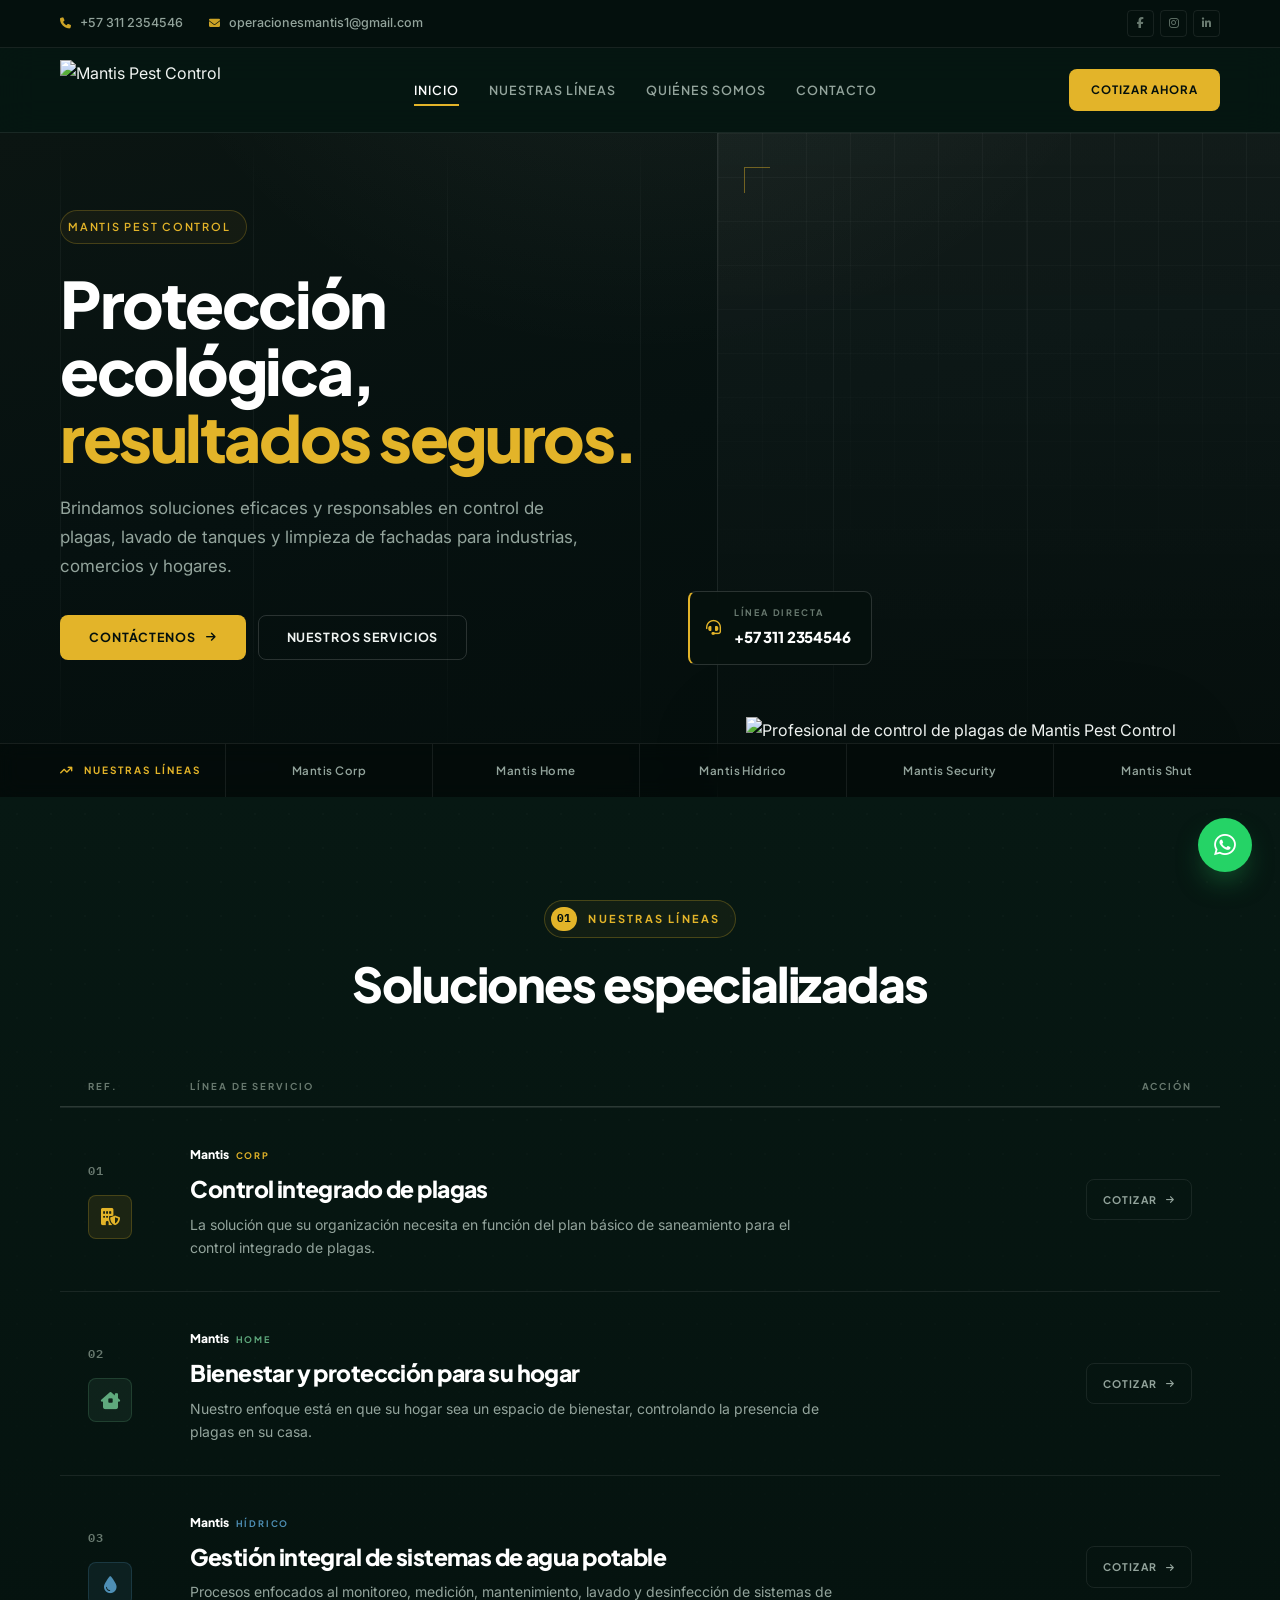
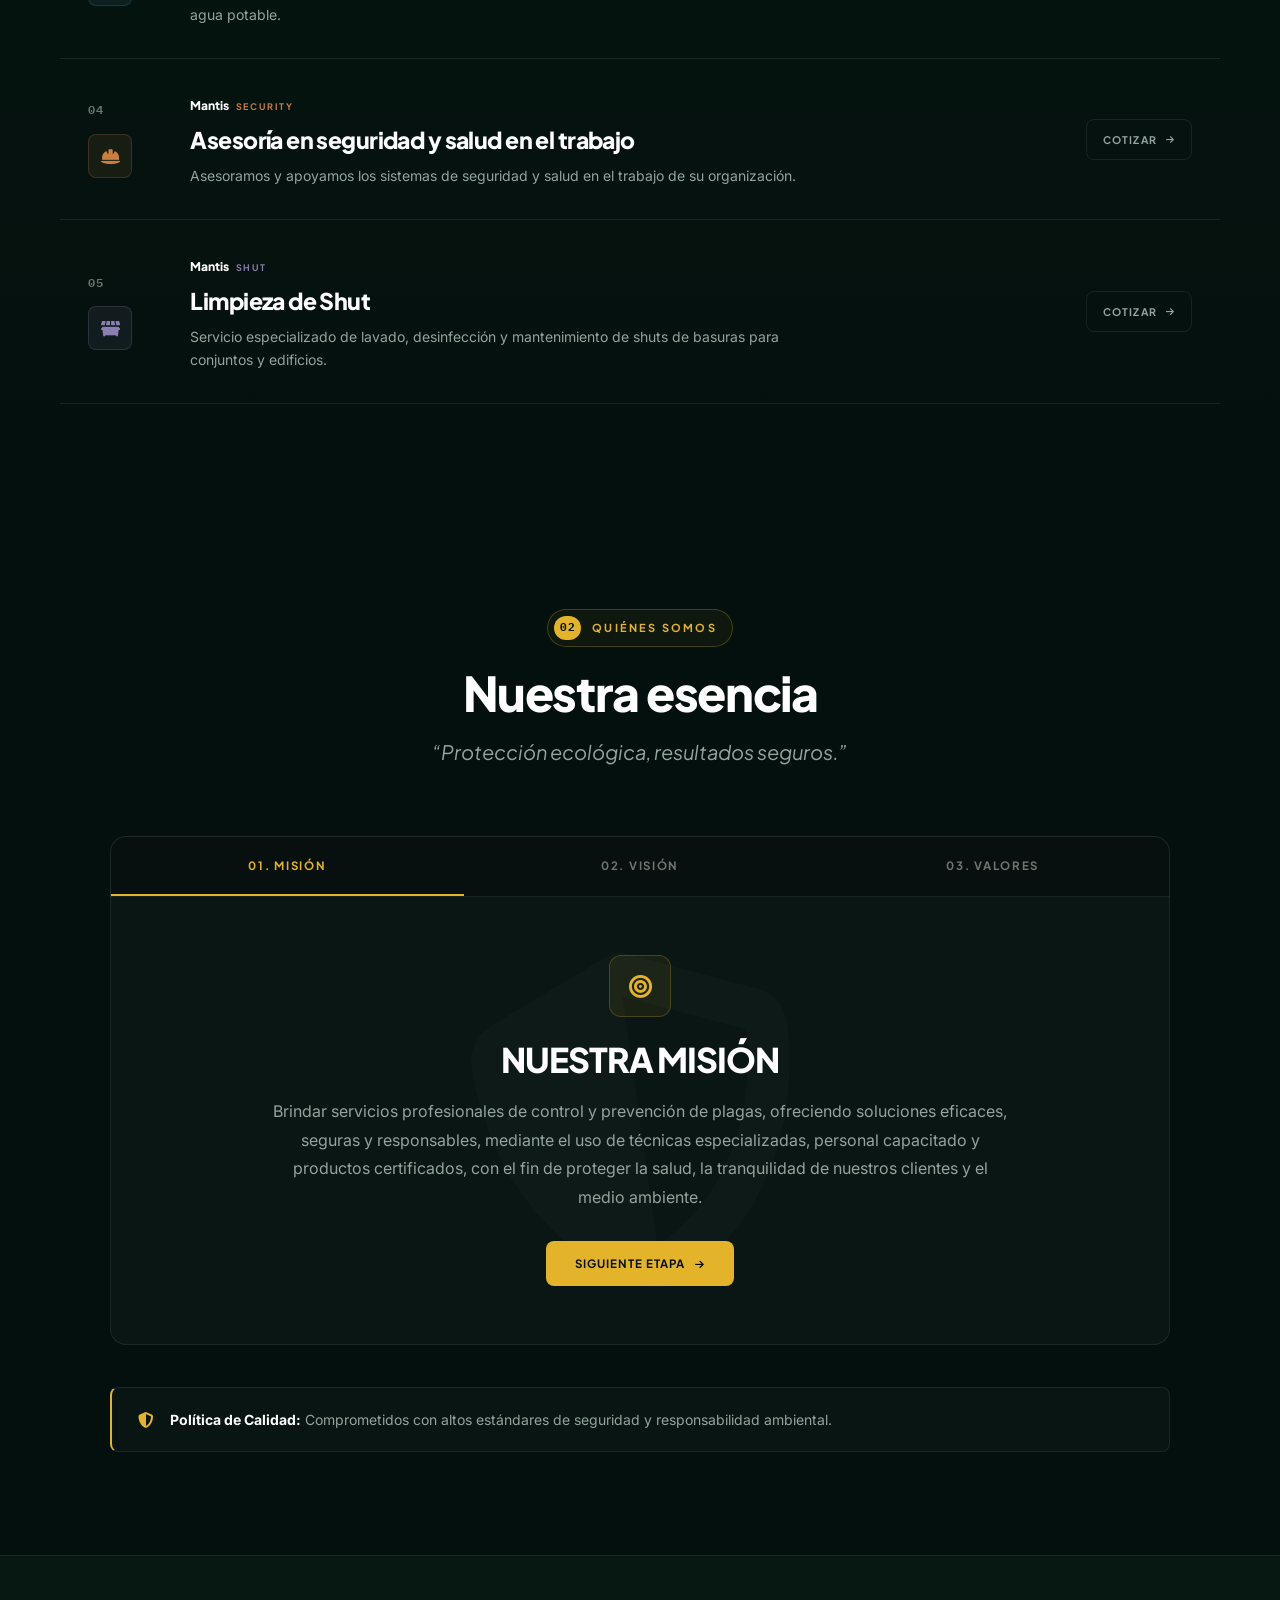
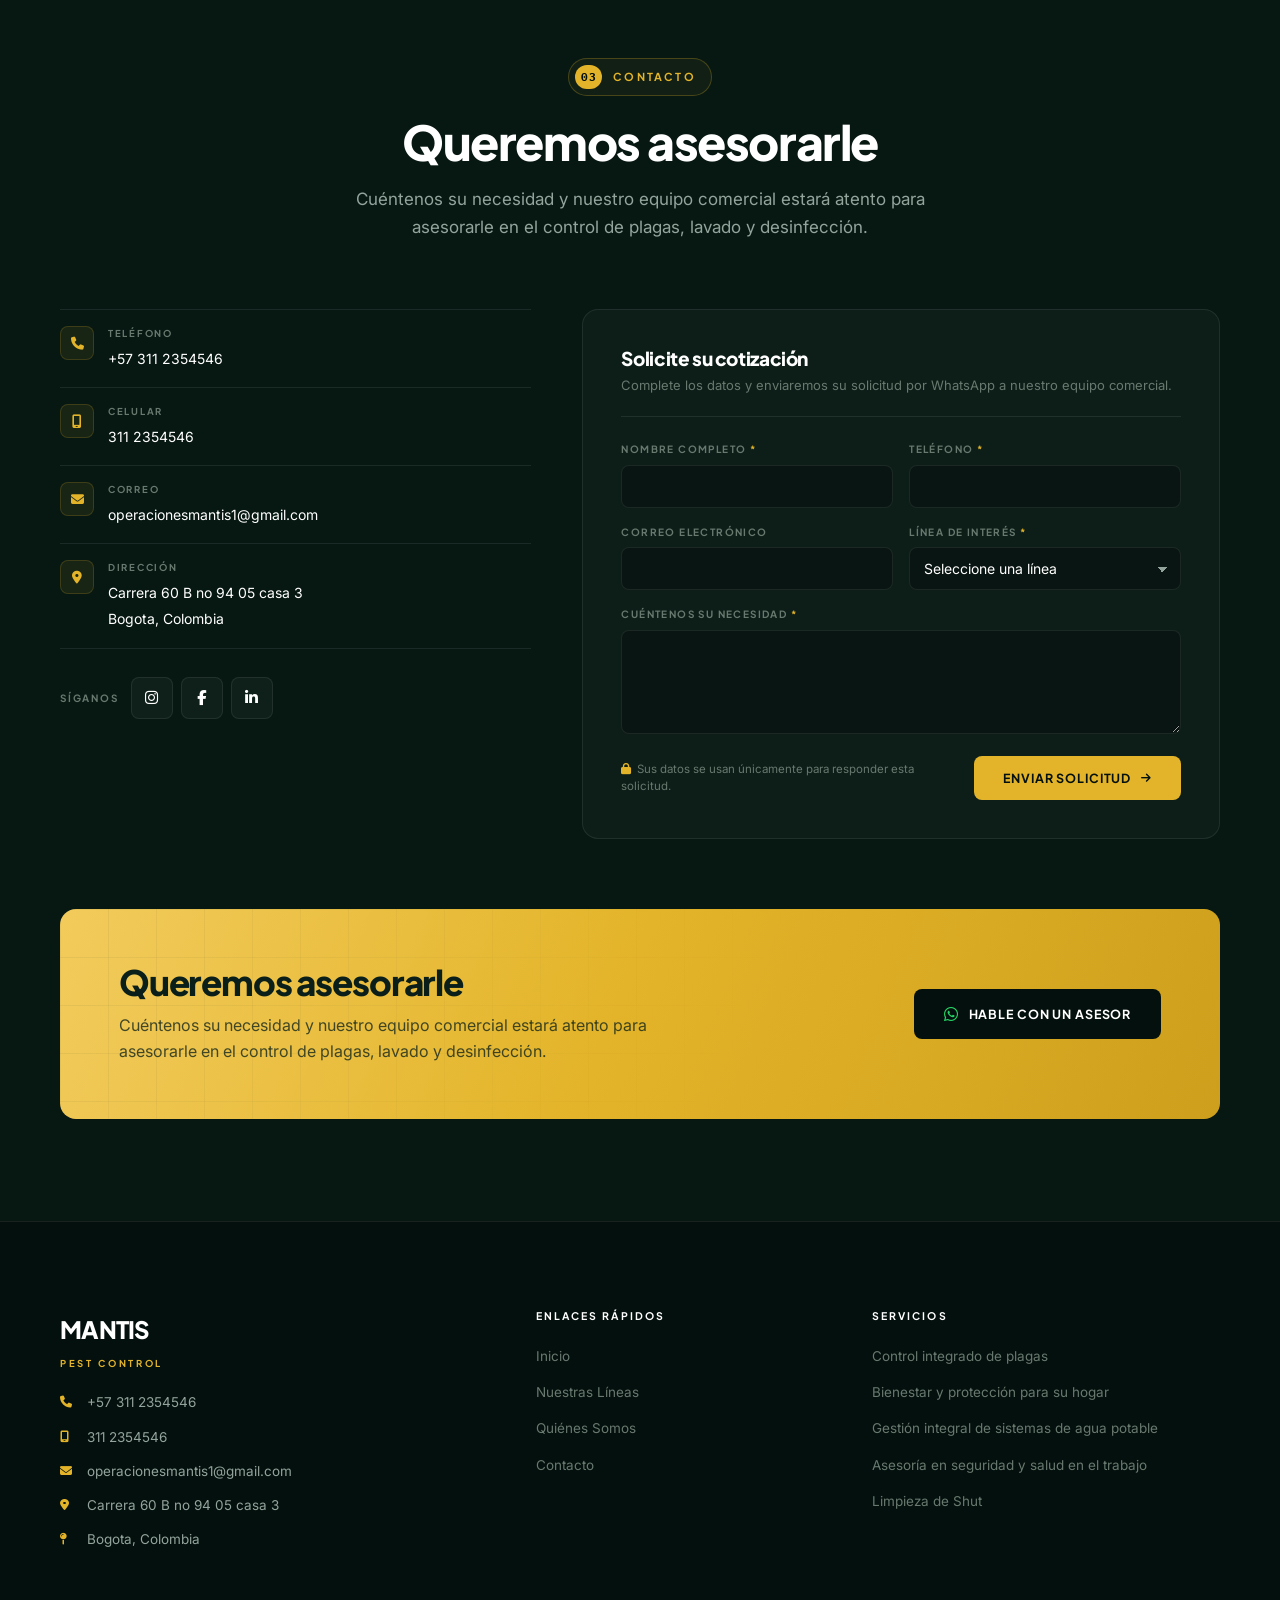
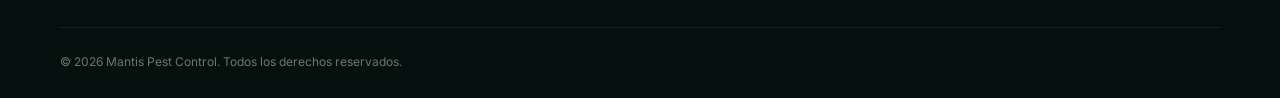
==== commit 34ae3274: "Add files via upload" ====
--- a/index.html
+++ b/index.html
@@ -3,8 +3,8 @@
 <head>
   <meta charset="utf-8" />
   <meta name="viewport" content="width=device-width, initial-scale=1" />
-  <title>Mantis Pest Control | Control Integrado de Plagas y Saneamiento Ambiental</title>
-  <meta name="description" content="Empresa de control integrado de plagas, gestión de sistemas de agua potable, limpieza de shuts y asesoría en SST para industria, comercio y hogares en Bogotá y Colombia." />
+  <title>Mantis Pest Control | Control de Plagas y Servicios Especializados</title>
+  <meta name="description" content="Servicios profesionales de control y prevención de plagas, lavado de tanques, limpieza de fachadas y más." />
   <meta name="theme-color" content="#04100D" />
   <link rel="preconnect" href="https://fonts.googleapis.com">
   <link rel="preconnect" href="https://fonts.gstatic.com" crossorigin>
@@ -22,10 +22,8 @@
       <div class="contact-left">
         <a class="pill" href="tel:+573112354546"><i class="fa-solid fa-phone"></i> +57 311 2354546</a>
         <a class="pill" href="mailto:operacionesmantis1@gmail.com"><i class="fa-solid fa-envelope"></i> operacionesmantis1@gmail.com</a>
-        <span class="pill"><i class="fa-solid fa-clock"></i> Lun – Sáb, 7:00 a.m. – 6:00 p.m.</span>
       </div>
       <div class="topbar-right">
-        <span class="topbar-note"><i class="fa-solid fa-certificate"></i> Personal y productos certificados</span>
         <div class="social-right">
           <a href="#" target="_blank" aria-label="Facebook"><i class="fa-brands fa-facebook-f"></i></a>
           <a href="#" target="_blank" aria-label="Instagram"><i class="fa-brands fa-instagram"></i></a>
@@ -44,16 +42,13 @@
 
       <nav class="menu" id="menu">
         <a href="#inicio" class="active">Inicio</a>
-        <a href="#servicios">Servicios</a>
-        <a href="#sectores">Sectores</a>
-        <a href="#plagas">Plagas</a>
-        <a href="#proceso">Metodología</a>
-        <a href="#nosotros">Compañía</a>
+        <a href="#servicios">Nuestras Líneas</a>
+        <a href="#nosotros">Quiénes Somos</a>
         <a href="#contacto">Contacto</a>
-        <a href="#contacto" class="menu-cta">Solicitar cotización <i class="fa-solid fa-arrow-right"></i></a>
+        <a href="#contacto" class="menu-cta">Cotizar ahora <i class="fa-solid fa-arrow-right"></i></a>
       </nav>
 
-      <a href="#contacto" class="cta-header">Solicitar cotización</a>
+      <a href="#contacto" class="cta-header">Cotizar ahora</a>
 
       <button class="hamburger" id="hamburger" aria-label="Abrir menú" aria-expanded="false"><i class="fa-solid fa-bars"></i></button>
     </div>
@@ -71,27 +66,25 @@
       <div class="hero-grid">
         <div class="hero-text">
           <span class="hero-eyebrow">
-            <span class="tag">Bogotá · Colombia</span>
-            <span class="txt">Saneamiento ambiental</span>
+            <span class="txt">Mantis Pest Control</span>
           </span>
 
-          <h1 class="hero-title">Control integrado de plagas para operaciones que <em>no pueden fallar.</em></h1>
+          <h1 class="hero-title">Protección ecológica,<br><em>resultados seguros.</em></h1>
 
           <p class="hero-desc">
-            Diseñamos, ejecutamos y documentamos programas de control de plagas, desinfección
-            de sistemas de agua potable y saneamiento locativo, alineados con los requisitos
-            sanitarios que exige su actividad económica.
+            Brindamos soluciones eficaces y responsables en control de plagas, lavado de
+            tanques y limpieza de fachadas para industrias, comercios y hogares.
           </p>
 
           <div class="hero-buttons">
-            <a href="#contacto" class="btn primary">Solicitar diagnóstico <i class="fa-solid fa-arrow-right"></i></a>
-            <a href="#servicios" class="btn secondary">Ver líneas de servicio</a>
+            <a href="#contacto" class="btn primary">Contáctenos <i class="fa-solid fa-arrow-right"></i></a>
+            <a href="#servicios" class="btn secondary">Nuestros servicios</a>
           </div>
         </div>
 
         <div class="hero-image">
           <div class="image-placeholder">
-            <img src="https://i.postimg.cc/RCLj0ffW/Sin-titulo-21.png" alt="Técnico certificado de Mantis Pest Control en operación" />
+            <img src="https://i.postimg.cc/RCLj0ffW/Sin-titulo-21.png" alt="Profesional de control de plagas de Mantis Pest Control" />
           </div>
 
           <a class="hero-badge" href="tel:+573112354546">
@@ -107,73 +100,29 @@
 
     <div class="hero-bar">
       <div class="container">
-        <span class="hb-caption"><i class="fa-solid fa-arrow-trend-up"></i> Atendemos</span>
+        <span class="hb-caption"><i class="fa-solid fa-arrow-trend-up"></i> Nuestras líneas</span>
         <div class="hb-sectors">
-          <span>Industria de alimentos</span>
-          <span>Sector salud</span>
-          <span>Hotelería y restaurantes</span>
-          <span>Propiedad horizontal</span>
-          <span>Bodegas y logística</span>
-          <span>Hogares</span>
+          <span>Mantis Corp</span>
+          <span>Mantis Home</span>
+          <span>Mantis Hídrico</span>
+          <span>Mantis Security</span>
+          <span>Mantis Shut</span>
         </div>
       </div>
     </div>
   </section>
 
-  <!-- ============ CREDENCIALES ============ -->
-  <section class="credentials-strip" aria-label="Capacidad e indicadores de la compañía">
-    <div class="container">
-      <div class="stats-grid">
-        <div class="stat" data-reveal>
-          <div class="stat-num"><span class="counter" data-target="10">0</span><span class="suffix">+</span></div>
-          <p class="stat-label">Años de operación</p>
-          <p class="stat-sub">Experiencia acumulada en campo</p>
-        </div>
-        <div class="stat" data-reveal style="--d:80ms">
-          <div class="stat-num"><span class="counter" data-target="500">0</span><span class="suffix">+</span></div>
-          <p class="stat-label">Clientes atendidos</p>
-          <p class="stat-sub">Empresas, copropiedades y hogares</p>
-        </div>
-        <div class="stat" data-reveal style="--d:160ms">
-          <div class="stat-num"><span class="counter" data-target="5">0</span></div>
-          <p class="stat-label">Líneas de servicio</p>
-          <p class="stat-sub">Cobertura integral de saneamiento</p>
-        </div>
-        <div class="stat" data-reveal style="--d:240ms">
-          <div class="stat-num"><span class="counter" data-target="100">0</span><span class="suffix">%</span></div>
-          <p class="stat-label">Productos registrados</p>
-          <p class="stat-sub">Con ficha técnica y hoja de seguridad</p>
-        </div>
-      </div>
-
-      <div class="compliance-row" data-reveal>
-        <span class="compliance-label">Marco normativo de referencia</span>
-        <div class="compliance-items">
-          <span><i class="fa-solid fa-check"></i> Resolución 2674 de 2013 — Alimentos</span>
-          <span><i class="fa-solid fa-check"></i> Decreto 1575 de 2007 — Agua potable</span>
-          <span><i class="fa-solid fa-check"></i> Resolución 0312 de 2019 — SG-SST</span>
-          <span><i class="fa-solid fa-check"></i> Productos con registro sanitario</span>
-        </div>
-      </div>
-    </div>
-  </section>
-
-  <!-- ============ SERVICIOS ============ -->
+  <!-- ============ NUESTRAS LÍNEAS ============ -->
   <section id="servicios" class="services-section">
     <div class="container">
       <div class="section-header text-center" data-reveal>
-        <span class="subtitle"><span class="sec-num">01</span> Líneas de servicio</span>
-        <h2 class="title">Cinco unidades, una sola operación</h2>
-        <p class="section-lead">
-          Cada línea opera con protocolo propio, personal asignado y entregables documentados,
-          de modo que usted contrata un proveedor único para todo el frente sanitario.
-        </p>
+        <span class="subtitle"><span class="sec-num">01</span> Nuestras líneas</span>
+        <h2 class="title">Soluciones especializadas</h2>
       </div>
 
       <div class="services-head" aria-hidden="true">
         <span>Ref.</span>
         <span>Línea de servicio</span>
-        <span>Alcance incluido</span>
         <span>Acción</span>
       </div>
 
@@ -187,14 +136,8 @@
           <div class="sr-main">
             <span class="sr-brand"><span class="b-main">Mantis</span><span class="b-sub">Corp</span></span>
             <h3 class="sr-title">Control integrado de plagas</h3>
-            <p class="sr-desc">La solución que su organización necesita en función del plan básico de saneamiento.</p>
-          </div>
-          <ul class="sr-scope">
-            <li>Desinsectación y desratización</li>
-            <li>Estaciones portacebo señalizadas</li>
-            <li>Mapa de puntos y monitoreo</li>
-            <li>Soporte documental para auditorías</li>
-          </ul>
+            <p class="sr-desc">La solución que su organización necesita en función del plan básico de saneamiento para el control integrado de plagas.</p>
+          </div>
           <div class="sr-action">
             <a href="#contacto" class="sr-btn">Cotizar <i class="fa-solid fa-arrow-right"></i></a>
           </div>
@@ -207,15 +150,9 @@
           </div>
           <div class="sr-main">
             <span class="sr-brand"><span class="b-main">Mantis</span><span class="b-sub">Home</span></span>
-            <h3 class="sr-title">Protección para el hogar</h3>
-            <p class="sr-desc">Su casa como espacio de bienestar, con métodos seguros para la familia y las mascotas.</p>
-          </div>
-          <ul class="sr-scope">
-            <li>Inspección y diagnóstico sin costo</li>
-            <li>Productos de baja toxicidad</li>
-            <li>Aplicación sin necesidad de desalojo</li>
-            <li>Garantía de servicio por escrito</li>
-          </ul>
+            <h3 class="sr-title">Bienestar y protección para su hogar</h3>
+            <p class="sr-desc">Nuestro enfoque está en que su hogar sea un espacio de bienestar, controlando la presencia de plagas en su casa.</p>
+          </div>
           <div class="sr-action">
             <a href="#contacto" class="sr-btn">Cotizar <i class="fa-solid fa-arrow-right"></i></a>
           </div>
@@ -228,15 +165,9 @@
           </div>
           <div class="sr-main">
             <span class="sr-brand"><span class="b-main">Mantis</span><span class="b-sub">Hídrico</span></span>
-            <h3 class="sr-title">Sistemas de agua potable</h3>
-            <p class="sr-desc">Monitoreo, mantenimiento, lavado y desinfección de tanques y redes de almacenamiento.</p>
-          </div>
-          <ul class="sr-scope">
-            <li>Lavado y desinfección de tanques</li>
-            <li>Medición de cloro residual y pH</li>
-            <li>Acta con registro fotográfico</li>
-            <li>Programación semestral</li>
-          </ul>
+            <h3 class="sr-title">Gestión integral de sistemas de agua potable</h3>
+            <p class="sr-desc">Procesos enfocados al monitoreo, medición, mantenimiento, lavado y desinfección de sistemas de agua potable.</p>
+          </div>
           <div class="sr-action">
             <a href="#contacto" class="sr-btn">Cotizar <i class="fa-solid fa-arrow-right"></i></a>
           </div>
@@ -249,15 +180,9 @@
           </div>
           <div class="sr-main">
             <span class="sr-brand"><span class="b-main">Mantis</span><span class="b-sub">Security</span></span>
-            <h3 class="sr-title">Seguridad y salud en el trabajo</h3>
-            <p class="sr-desc">Asesoría y acompañamiento en el sistema de gestión de SST de su organización.</p>
-          </div>
-          <ul class="sr-scope">
-            <li>Diagnóstico de estándares mínimos</li>
-            <li>Matriz de peligros y riesgos</li>
-            <li>Documentación y planes de acción</li>
-            <li>Capacitación al personal</li>
-          </ul>
+            <h3 class="sr-title">Asesoría en seguridad y salud en el trabajo</h3>
+            <p class="sr-desc">Asesoramos y apoyamos los sistemas de seguridad y salud en el trabajo de su organización.</p>
+          </div>
           <div class="sr-action">
             <a href="#contacto" class="sr-btn">Cotizar <i class="fa-solid fa-arrow-right"></i></a>
           </div>
@@ -270,269 +195,23 @@
           </div>
           <div class="sr-main">
             <span class="sr-brand"><span class="b-main">Mantis</span><span class="b-sub">Shut</span></span>
-            <h3 class="sr-title">Limpieza de shuts y cuartos de basura</h3>
-            <p class="sr-desc">Lavado, desinfección y mantenimiento para conjuntos residenciales y edificios.</p>
-          </div>
-          <ul class="sr-scope">
-            <li>Lavado a presión de ductos</li>
-            <li>Desinfección y control de olores</li>
-            <li>Aplicación larvicida focalizada</li>
-            <li>Acta para la administración</li>
-          </ul>
+            <h3 class="sr-title">Limpieza de Shut</h3>
+            <p class="sr-desc">Servicio especializado de lavado, desinfección y mantenimiento de shuts de basuras para conjuntos y edificios.</p>
+          </div>
           <div class="sr-action">
             <a href="#contacto" class="sr-btn">Cotizar <i class="fa-solid fa-arrow-right"></i></a>
           </div>
         </article>
 
       </div>
-
-      <div class="services-foot" data-reveal>
-        <p><i class="fa-solid fa-circle-info"></i>Las líneas son combinables en un solo contrato de mantenimiento, con cronograma y facturación unificados.</p>
-        <a href="#contacto" class="btn primary">Solicitar propuesta integral <i class="fa-solid fa-arrow-right"></i></a>
-      </div>
     </div>
   </section>
-  <!-- ============ SECTORES ============ -->
-  <section id="sectores" class="sectors-section">
+
+  <!-- ============ QUIÉNES SOMOS ============ -->
+  <section id="nosotros" class="about-section">
     <div class="container">
       <div class="section-header text-center" data-reveal>
-        <span class="subtitle"><span class="sec-num">02</span> Sectores atendidos</span>
-        <h2 class="title">Protocolos según su actividad</h2>
-        <p class="section-lead">
-          El riesgo sanitario de una planta de alimentos no es el mismo que el de una copropiedad.
-          Ajustamos productos, frecuencias y registros a la exigencia de cada sector.
-        </p>
-      </div>
-
-      <div class="sectors-grid">
-        <div class="sector" data-reveal>
-          <i class="fa-solid fa-industry"></i>
-          <div>
-            <h3>Industria de alimentos</h3>
-            <p>Programas compatibles con BPM y auditorías de inocuidad, con trazabilidad completa.</p>
-          </div>
-        </div>
-        <div class="sector" data-reveal style="--d:60ms">
-          <i class="fa-solid fa-hospital"></i>
-          <div>
-            <h3>Sector salud</h3>
-            <p>Intervenciones de bajo impacto en IPS, consultorios y áreas de atención al paciente.</p>
-          </div>
-        </div>
-        <div class="sector" data-reveal style="--d:120ms">
-          <i class="fa-solid fa-utensils"></i>
-          <div>
-            <h3>Hotelería y restaurantes</h3>
-            <p>Trabajo en horarios no operativos para no interrumpir el servicio al huésped.</p>
-          </div>
-        </div>
-        <div class="sector" data-reveal style="--d:180ms">
-          <i class="fa-solid fa-building"></i>
-          <div>
-            <h3>Propiedad horizontal</h3>
-            <p>Zonas comunes, shuts, tanques y sótanos, con actas listas para asamblea.</p>
-          </div>
-        </div>
-        <div class="sector" data-reveal style="--d:240ms">
-          <i class="fa-solid fa-warehouse"></i>
-          <div>
-            <h3>Bodegas y logística</h3>
-            <p>Control perimetral y de roedores en centros de distribución y almacenamiento.</p>
-          </div>
-        </div>
-        <div class="sector" data-reveal style="--d:300ms">
-          <i class="fa-solid fa-store"></i>
-          <div>
-            <h3>Comercio y oficinas</h3>
-            <p>Mantenimiento preventivo discreto en locales, retail y espacios corporativos.</p>
-          </div>
-        </div>
-        <div class="sector" data-reveal style="--d:360ms">
-          <i class="fa-solid fa-graduation-cap"></i>
-          <div>
-            <h3>Educación</h3>
-            <p>Colegios y jardines infantiles con productos seguros y jornadas programadas.</p>
-          </div>
-        </div>
-        <div class="sector" data-reveal style="--d:420ms">
-          <i class="fa-solid fa-house-chimney"></i>
-          <div>
-            <h3>Hogares</h3>
-            <p>Atención residencial con diagnóstico previo y garantía sobre el servicio.</p>
-          </div>
-        </div>
-      </div>
-    </div>
-  </section>
-
-  <!-- ============ PLAGAS ============ -->
-  <section id="plagas" class="pests-section">
-    <div class="container">
-      <div class="pests-layout">
-
-        <div>
-          <div class="section-header" data-reveal>
-            <span class="subtitle"><span class="sec-num">03</span> Alcance técnico</span>
-            <h2 class="title">Plagas que controlamos</h2>
-            <p class="section-lead">
-              Identificamos la especie antes de intervenir. De esa identificación dependen el
-              producto, la dosis, el método de aplicación y la frecuencia del programa.
-            </p>
-          </div>
-          <div class="pests-note" data-reveal>
-            <p><strong>¿No ve su caso en la lista?</strong> Escríbanos con una foto o una breve descripción del problema y le indicamos si corresponde a nuestro alcance antes de agendar la visita.</p>
-          </div>
-        </div>
-
-        <div class="pest-grid" data-reveal>
-          <div class="pest">
-            <span class="p-num">01</span>
-            <h4>Roedores</h4>
-            <p>Ratón doméstico, rata gris y rata de tejado.</p>
-          </div>
-          <div class="pest">
-            <span class="p-num">02</span>
-            <h4>Cucarachas</h4>
-            <p>Alemana y americana en cocinas y ductos.</p>
-          </div>
-          <div class="pest">
-            <span class="p-num">03</span>
-            <h4>Hormigas</h4>
-            <p>Colonias urbanas y hormiga loca.</p>
-          </div>
-          <div class="pest">
-            <span class="p-num">04</span>
-            <h4>Zancudos y mosquitos</h4>
-            <p>Control de adultos y focos larvarios.</p>
-          </div>
-          <div class="pest">
-            <span class="p-num">05</span>
-            <h4>Moscas</h4>
-            <p>Doméstica y de la fruta en zonas de residuos.</p>
-          </div>
-          <div class="pest">
-            <span class="p-num">06</span>
-            <h4>Chinches de cama</h4>
-            <p>Protocolo intensivo en hotelería y vivienda.</p>
-          </div>
-          <div class="pest">
-            <span class="p-num">07</span>
-            <h4>Comején y termitas</h4>
-            <p>Diagnóstico estructural y tratamiento de madera.</p>
-          </div>
-          <div class="pest">
-            <span class="p-num">08</span>
-            <h4>Pulgas y garrapatas</h4>
-            <p>Ambientes con presencia de mascotas.</p>
-          </div>
-          <div class="pest">
-            <span class="p-num">09</span>
-            <h4>Arácnidos</h4>
-            <p>Arañas y escorpiones en sótanos y depósitos.</p>
-          </div>
-          <div class="pest">
-            <span class="p-num">10</span>
-            <h4>Gorgojos y polillas</h4>
-            <p>Plagas de producto almacenado y textiles.</p>
-          </div>
-          <div class="pest">
-            <span class="p-num">11</span>
-            <h4>Palomas</h4>
-            <p>Control ético con barreras y disuasores físicos.</p>
-          </div>
-          <div class="pest">
-            <span class="p-num">12</span>
-            <h4>Caracoles y babosas</h4>
-            <p>Zonas verdes, jardines y áreas comunes.</p>
-          </div>
-        </div>
-
-      </div>
-    </div>
-  </section>
-
-  <!-- ============ METODOLOGÍA ============ -->
-  <section id="proceso" class="process-section">
-    <div class="container">
-      <div class="section-header text-center" data-reveal>
-        <span class="subtitle"><span class="sec-num">04</span> Metodología</span>
-        <h2 class="title">Un método trazable, no una fumigación</h2>
-        <p class="section-lead">
-          Cada intervención sigue un protocolo documentado y cierra con un entregable
-          verificable, para que usted pueda demostrar el control ante cualquier auditoría.
-        </p>
-      </div>
-
-      <div class="process-grid">
-        <div class="process-step" data-reveal>
-          <div class="ps-top">
-            <div class="ps-num">01</div>
-            <i class="fa-solid fa-magnifying-glass-chart"></i>
-          </div>
-          <h3>Inspección y diagnóstico</h3>
-          <p>Recorrido técnico del sitio para identificar especies, focos, rutas de acceso y niveles de infestación.</p>
-          <span class="ps-deliverable"><i class="fa-solid fa-file-lines"></i> Informe de diagnóstico</span>
-        </div>
-        <div class="process-step" data-reveal style="--d:80ms">
-          <div class="ps-top">
-            <div class="ps-num">02</div>
-            <i class="fa-solid fa-clipboard-list"></i>
-          </div>
-          <h3>Plan de manejo</h3>
-          <p>Definición de productos, dosis, métodos, frecuencias y medidas de saneamiento complementarias.</p>
-          <span class="ps-deliverable"><i class="fa-solid fa-file-lines"></i> Programa y cronograma</span>
-        </div>
-        <div class="process-step" data-reveal style="--d:160ms">
-          <div class="ps-top">
-            <div class="ps-num">03</div>
-            <i class="fa-solid fa-spray-can-sparkles"></i>
-          </div>
-          <h3>Ejecución controlada</h3>
-          <p>Aplicación por personal capacitado, con equipos calibrados, EPP y señalización de las áreas tratadas.</p>
-          <span class="ps-deliverable"><i class="fa-solid fa-file-lines"></i> Acta de servicio</span>
-        </div>
-        <div class="process-step" data-reveal style="--d:240ms">
-          <div class="ps-top">
-            <div class="ps-num">04</div>
-            <i class="fa-solid fa-chart-line"></i>
-          </div>
-          <h3>Monitoreo y cierre</h3>
-          <p>Verificación de resultados, ajuste del programa y visitas de control para sostener la protección.</p>
-          <span class="ps-deliverable"><i class="fa-solid fa-file-lines"></i> Informe de seguimiento</span>
-        </div>
-      </div>
-
-      <div class="why-row">
-        <div class="why-card" data-reveal>
-          <i class="fa-solid fa-file-shield"></i>
-          <div>
-            <h4>Soporte documental completo</h4>
-            <p>Actas, fichas técnicas, hojas de seguridad y certificados listos para entes de control y auditorías.</p>
-          </div>
-        </div>
-        <div class="why-card" data-reveal style="--d:80ms">
-          <i class="fa-solid fa-clock"></i>
-          <div>
-            <h4>Programación sin interrupciones</h4>
-            <p>Jornadas nocturnas o de fin de semana y atención de emergencias sin detener su operación.</p>
-          </div>
-        </div>
-        <div class="why-card" data-reveal style="--d:160ms">
-          <i class="fa-solid fa-seedling"></i>
-          <div>
-            <h4>Manejo responsable</h4>
-            <p>Dosis mínima efectiva y productos de baja toxicidad, seguros para personas, mascotas y el entorno.</p>
-          </div>
-        </div>
-      </div>
-    </div>
-  </section>
-
-  <!-- ============ COMPAÑÍA ============ -->
-  <section id="nosotros" class="about-section">
-    <div class="container">
-      <div class="section-header text-center" data-reveal>
-        <span class="subtitle"><span class="sec-num">05</span> La compañía</span>
+        <span class="subtitle"><span class="sec-num">02</span> Quiénes somos</span>
         <h2 class="title">Nuestra esencia</h2>
         <p class="lema">“Protección ecológica, resultados seguros.”</p>
       </div>
@@ -554,7 +233,7 @@
               Brindar servicios profesionales de control y prevención de plagas, ofreciendo soluciones eficaces, seguras y responsables, mediante el uso de técnicas especializadas, personal capacitado y productos certificados, con el fin de proteger la salud, la tranquilidad de nuestros clientes y el medio ambiente.
             </p>
             <div class="essence-actions">
-              <button class="btn-corporate" onclick="showStep('vision')">Ver visión <i class="fa-solid fa-arrow-right"></i></button>
+              <button class="btn-corporate" onclick="showStep('vision')">Siguiente etapa <i class="fa-solid fa-arrow-right"></i></button>
             </div>
           </div>
 
@@ -572,7 +251,7 @@
 
           <div class="essence-step" id="step-values">
             <h3 class="essence-title-large">Valores corporativos</h3>
-            <p class="essence-text-large">Los pilares que guían cada servicio que entregamos.</p>
+            <p class="essence-text-large">Pilares fundamentales que guían nuestro servicio.</p>
 
             <div class="values-grid-pro">
               <div class="value-card">
@@ -616,19 +295,9 @@
         </div>
       </div>
 
-      <div class="policy-grid">
-        <div class="policy-item" data-reveal>
-          <div class="pi-head"><i class="fa-solid fa-shield-halved"></i><h4>Política de calidad</h4></div>
-          <p>Altos estándares de seguridad, trazabilidad y responsabilidad ambiental en cada intervención que realizamos.</p>
-        </div>
-        <div class="policy-item" data-reveal style="--d:80ms">
-          <div class="pi-head"><i class="fa-solid fa-user-shield"></i><h4>Personal técnico</h4></div>
-          <p>Operarios capacitados en manejo de plaguicidas, alturas cuando aplica, y protocolos de seguridad en sitio.</p>
-        </div>
-        <div class="policy-item" data-reveal style="--d:160ms">
-          <div class="pi-head"><i class="fa-solid fa-flask-vial"></i><h4>Productos y equipos</h4></div>
-          <p>Insumos con registro sanitario vigente y equipos de aplicación calibrados para dosificación precisa.</p>
-        </div>
+      <div class="policy-note" data-reveal>
+        <i class="fa-solid fa-shield-halved"></i>
+        <p><strong>Política de Calidad:</strong> Comprometidos con altos estándares de seguridad y responsabilidad ambiental.</p>
       </div>
     </div>
   </section>
@@ -637,32 +306,36 @@
   <section class="contact-section" id="contacto">
     <div class="container">
       <div class="section-header text-center" data-reveal>
-        <span class="subtitle"><span class="sec-num">06</span> Contacto</span>
-        <h2 class="title">Solicite su cotización</h2>
+        <span class="subtitle"><span class="sec-num">03</span> Contacto</span>
+        <h2 class="title">Queremos asesorarle</h2>
         <p class="section-lead">
-          Cuéntenos su necesidad y un asesor técnico le contactará para agendar la
-          inspección y estructurar una propuesta a la medida.
+          Cuéntenos su necesidad y nuestro equipo comercial estará atento para asesorarle
+          en el control de plagas, lavado y desinfección.
         </p>
       </div>
 
       <div class="contact-grid">
 
         <div class="contact-info" data-reveal>
-          <h3>Hablemos de su operación</h3>
-          <p>Atendemos requerimientos puntuales y contratos de mantenimiento periódico en Bogotá y municipios aledaños.</p>
-
           <ul class="contact-list">
             <li>
               <i class="fa-solid fa-phone"></i>
               <div>
-                <span class="cl-label">Línea directa</span>
+                <span class="cl-label">Teléfono</span>
                 <a class="cl-value" href="tel:+573112354546">+57 311 2354546</a>
+              </div>
+            </li>
+            <li>
+              <i class="fa-solid fa-mobile-screen"></i>
+              <div>
+                <span class="cl-label">Celular</span>
+                <a class="cl-value" href="tel:+573112354546">311 2354546</a>
               </div>
             </li>
             <li>
               <i class="fa-solid fa-envelope"></i>
               <div>
-                <span class="cl-label">Correo comercial</span>
+                <span class="cl-label">Correo</span>
                 <a class="cl-value" href="mailto:operacionesmantis1@gmail.com">operacionesmantis1@gmail.com</a>
               </div>
             </li>
@@ -670,14 +343,7 @@
               <i class="fa-solid fa-location-dot"></i>
               <div>
                 <span class="cl-label">Dirección</span>
-                <span class="cl-value">Carrera 60 B No. 94-05, casa 3<br>Bogotá, Colombia</span>
-              </div>
-            </li>
-            <li>
-              <i class="fa-solid fa-clock"></i>
-              <div>
-                <span class="cl-label">Horario de atención</span>
-                <span class="cl-value">Lunes a sábado, 7:00 a.m. – 6:00 p.m.</span>
+                <span class="cl-value">Carrera 60 B no 94 05 casa 3<br>Bogota, Colombia</span>
               </div>
             </li>
           </ul>
@@ -694,46 +360,37 @@
 
         <form class="quote-form" id="quoteForm" data-reveal style="--d:100ms">
           <div class="qf-head">
-            <h3>Formulario de solicitud</h3>
+            <h3>Solicite su cotización</h3>
             <p>Complete los datos y enviaremos su solicitud por WhatsApp a nuestro equipo comercial.</p>
           </div>
 
           <div class="qf-grid">
             <div class="field">
               <label for="qf-nombre">Nombre completo <span class="req">*</span></label>
-              <input type="text" id="qf-nombre" name="nombre" required placeholder="Ej. Ana Martínez" autocomplete="name">
-            </div>
-            <div class="field">
-              <label for="qf-empresa">Empresa o conjunto</label>
-              <input type="text" id="qf-empresa" name="empresa" placeholder="Opcional" autocomplete="organization">
+              <input type="text" id="qf-nombre" name="nombre" required autocomplete="name">
             </div>
             <div class="field">
               <label for="qf-tel">Teléfono <span class="req">*</span></label>
-              <input type="tel" id="qf-tel" name="telefono" required placeholder="Ej. 311 000 0000" autocomplete="tel">
+              <input type="tel" id="qf-tel" name="telefono" required autocomplete="tel">
             </div>
             <div class="field">
               <label for="qf-email">Correo electrónico</label>
-              <input type="email" id="qf-email" name="email" placeholder="Opcional" autocomplete="email">
+              <input type="email" id="qf-email" name="email" autocomplete="email">
             </div>
             <div class="field">
-              <label for="qf-servicio">Servicio de interés <span class="req">*</span></label>
+              <label for="qf-servicio">Línea de interés <span class="req">*</span></label>
               <select id="qf-servicio" name="servicio" required>
                 <option value="">Seleccione una línea</option>
                 <option>Control integrado de plagas</option>
-                <option>Protección para el hogar</option>
-                <option>Sistemas de agua potable</option>
-                <option>Seguridad y salud en el trabajo</option>
-                <option>Limpieza de shuts</option>
-                <option>Otro / no estoy seguro</option>
+                <option>Bienestar y protección para su hogar</option>
+                <option>Gestión integral de sistemas de agua potable</option>
+                <option>Asesoría en seguridad y salud en el trabajo</option>
+                <option>Limpieza de Shut</option>
               </select>
             </div>
-            <div class="field">
-              <label for="qf-ciudad">Ciudad o localidad</label>
-              <input type="text" id="qf-ciudad" name="ciudad" placeholder="Ej. Bogotá, Suba">
-            </div>
             <div class="field full">
-              <label for="qf-mensaje">Describa su necesidad <span class="req">*</span></label>
-              <textarea id="qf-mensaje" name="mensaje" required placeholder="Tipo de establecimiento, área aproximada, plaga detectada, frecuencia esperada…"></textarea>
+              <label for="qf-mensaje">Cuéntenos su necesidad <span class="req">*</span></label>
+              <textarea id="qf-mensaje" name="mensaje" required></textarea>
             </div>
           </div>
 
@@ -747,11 +404,11 @@
 
       <div class="cta-banner" data-reveal>
         <div class="cta-content">
-          <h2>¿Necesita atención inmediata?</h2>
-          <p>Si tiene una situación urgente, escríbanos directamente por WhatsApp y un asesor le responderá en horario laboral.</p>
+          <h2>Queremos asesorarle</h2>
+          <p>Cuéntenos su necesidad y nuestro equipo comercial estará atento para asesorarle en el control de plagas, lavado y desinfección.</p>
         </div>
         <div class="cta-action">
-          <a href="https://wa.me/573112354546?text=Hola,%20me%20gustar%C3%ADa%20recibir%20asesor%C3%ADa%20sobre%20control%20de%20plagas." target="_blank" rel="noopener" class="btn secondary">Hablar con un asesor</a>
+          <a href="https://wa.me/573112354546?text=Hola,%20me%20gustar%C3%ADa%20recibir%20asesor%C3%ADa%20sobre%20control%20de%20plagas." target="_blank" rel="noopener" class="btn secondary">Hable con un asesor</a>
         </div>
       </div>
 
@@ -768,38 +425,33 @@
             <span class="f-main">MANTIS</span>
             <span class="f-sub">Pest Control</span>
           </div>
-          <p class="footer-tagline">
-            Control integrado de plagas y saneamiento ambiental para industria,
-            comercio, propiedad horizontal y hogares.
-          </p>
           <ul class="footer-contact">
             <li><i class="fa-solid fa-phone"></i> <a href="tel:+573112354546">+57 311 2354546</a></li>
+            <li><i class="fa-solid fa-mobile-screen"></i> <a href="tel:+573112354546">311 2354546</a></li>
             <li><i class="fa-solid fa-envelope"></i> <a href="mailto:operacionesmantis1@gmail.com">operacionesmantis1@gmail.com</a></li>
-            <li><i class="fa-solid fa-location-dot"></i> Carrera 60 B No. 94-05, casa 3<br>Bogotá, Colombia</li>
-            <li><i class="fa-solid fa-clock"></i> Lunes a sábado, 7:00 a.m. – 6:00 p.m.</li>
+            <li><i class="fa-solid fa-location-dot"></i> Carrera 60 B no 94 05 casa 3</li>
+            <li><i class="fa-solid fa-map-pin"></i> Bogota, Colombia</li>
           </ul>
         </div>
 
         <div class="footer-col">
-          <h4>Compañía</h4>
+          <h4>Enlaces rápidos</h4>
           <ul class="footer-links">
             <li><a href="#inicio">Inicio</a></li>
-            <li><a href="#sectores">Sectores atendidos</a></li>
-            <li><a href="#plagas">Plagas que controlamos</a></li>
-            <li><a href="#proceso">Metodología</a></li>
-            <li><a href="#nosotros">Misión, visión y valores</a></li>
+            <li><a href="#servicios">Nuestras Líneas</a></li>
+            <li><a href="#nosotros">Quiénes Somos</a></li>
             <li><a href="#contacto">Contacto</a></li>
           </ul>
         </div>
 
         <div class="footer-col">
-          <h4>Líneas de servicio</h4>
+          <h4>Servicios</h4>
           <ul class="footer-links">
-            <li><a href="#servicios">Mantis Corp — Control integrado de plagas</a></li>
-            <li><a href="#servicios">Mantis Home — Protección para el hogar</a></li>
-            <li><a href="#servicios">Mantis Hídrico — Sistemas de agua potable</a></li>
-            <li><a href="#servicios">Mantis Security — Seguridad y salud en el trabajo</a></li>
-            <li><a href="#servicios">Mantis Shut — Limpieza de shuts</a></li>
+            <li><a href="#servicios">Control integrado de plagas</a></li>
+            <li><a href="#servicios">Bienestar y protección para su hogar</a></li>
+            <li><a href="#servicios">Gestión integral de sistemas de agua potable</a></li>
+            <li><a href="#servicios">Asesoría en seguridad y salud en el trabajo</a></li>
+            <li><a href="#servicios">Limpieza de Shut</a></li>
           </ul>
         </div>
 
@@ -807,11 +459,6 @@
 
       <div class="footer-bottom">
         <p>&copy; 2026 Mantis Pest Control. Todos los derechos reservados.</p>
-        <div class="footer-legal">
-          <a href="#nosotros">Política de calidad</a>
-          <a href="#proceso">Metodología</a>
-          <a href="#contacto">Contacto</a>
-        </div>
       </div>
     </div>
   </footer>
--- a/styles.css
+++ b/styles.css
@@ -124,13 +124,6 @@
 .topbar .pill i{color:var(--gold);font-size:11px;opacity:.9}
 .topbar .pill:hover{color:#fff}
 .topbar-right{display:flex;align-items:center;gap:20px}
-.topbar-note{
-  display:inline-flex;align-items:center;gap:8px;
-  font-family:var(--font-display);
-  font-size:10.5px;font-weight:700;letter-spacing:.14em;text-transform:uppercase;
-  color:var(--gold);
-}
-.topbar-note i{font-size:11px}
 .social-right{display:flex;gap:6px;align-items:center}
 .social-right a{
   width:27px;height:27px;border-radius:var(--r-xs);
@@ -262,8 +255,6 @@
 }
 .section-header:not(.text-center) .section-lead{margin-inline:0}
 
-/* Banda divisoria entre secciones */
-.rule{height:1px;background:var(--line);border:0;margin:0}
 /* =============================================================
    HERO — composición corporativa
    ============================================================= */
@@ -445,59 +436,6 @@
 .hb-sectors span:hover{background:rgba(255,255,255,.03);color:#fff}
 
 /* =============================================================
-   FRANJA DE CREDENCIALES
-   ============================================================= */
-.credentials-strip{
-  background:var(--ink-900);
-  border-top:1px solid var(--line);
-  border-bottom:1px solid var(--line);
-  padding:clamp(34px,4.5vw,52px) 0;
-}
-.stats-grid{
-  --stats-gap:clamp(20px,3vw,32px);
-  display:grid;grid-template-columns:repeat(4,1fr);gap:var(--stats-gap);
-}
-.stat{position:relative;padding:2px 8px}
-.stat + .stat::before{
-  content:"";position:absolute;top:10%;left:calc(var(--stats-gap) / -2);
-  width:1px;height:80%;background:var(--line);
-}
-.stat-num{
-  font-family:var(--font-display);
-  font-size:clamp(28px,3.4vw,42px);
-  font-weight:800;line-height:1;color:#fff;letter-spacing:-.04em;
-  display:flex;align-items:baseline;gap:1px;
-}
-.stat-num .suffix{color:var(--gold)}
-.stat-label{
-  margin:10px 0 4px;
-  font-family:var(--font-display);
-  font-size:12px;letter-spacing:.11em;text-transform:uppercase;
-  color:#fff;font-weight:700;
-}
-.stat-sub{margin:0;font-size:12.5px;color:var(--muted-2);line-height:1.45}
-
-/* Referencias normativas */
-.compliance-row{
-  margin-top:clamp(30px,4vw,44px);
-  padding-top:26px;border-top:1px solid var(--line);
-  display:flex;align-items:center;gap:clamp(16px,3vw,32px);flex-wrap:wrap;
-}
-.compliance-label{
-  font-family:var(--font-display);
-  font-size:10px;font-weight:700;letter-spacing:.2em;text-transform:uppercase;
-  color:var(--muted-2);flex-shrink:0;
-}
-.compliance-items{display:flex;flex-wrap:wrap;gap:10px}
-.compliance-items span{
-  display:inline-flex;align-items:center;gap:8px;
-  font-family:var(--font-mono);
-  font-size:11.5px;color:var(--muted);letter-spacing:.02em;
-  padding:7px 13px;border:1px solid var(--line);border-radius:var(--r-xs);
-}
-.compliance-items i{color:var(--gold);font-size:10px}
-
-/* =============================================================
    SERVICIOS — registro de líneas de servicio
    ============================================================= */
 .services-section{
@@ -518,8 +456,8 @@
 /* Encabezado de columnas: lenguaje de tabla corporativa */
 .services-head{
   display:grid;
-  grid-template-columns:64px minmax(0,1fr) minmax(0,1.06fr) 150px;
-  gap:0 clamp(20px,2.6vw,40px);
+  grid-template-columns:64px minmax(0,1fr) 150px;
+  gap:0 clamp(24px,3vw,48px);
   padding:0 clamp(18px,2.2vw,28px) 12px;
   border-bottom:1px solid var(--line-2);
 }
@@ -540,8 +478,8 @@
   --accent:var(--gold);
   position:relative;
   display:grid;
-  grid-template-columns:64px minmax(0,1fr) minmax(0,1.06fr) 150px;
-  gap:0 clamp(20px,2.6vw,40px);
+  grid-template-columns:64px minmax(0,1fr) 150px;
+  gap:0 clamp(24px,3vw,48px);
   align-items:center;
   padding:clamp(24px,2.8vw,32px) clamp(18px,2.2vw,28px);
   border-top:1px solid var(--line);
@@ -575,10 +513,7 @@
   border:1px solid color-mix(in srgb, var(--accent) 22%, transparent);
   transition:background .35s var(--ease),color .35s var(--ease);
 }
-.service-row:hover .sr-icon{
-  background:var(--accent);
-  color:var(--ink-900);
-}
+.service-row:hover .sr-icon{background:var(--accent);color:var(--ink-900)}
 
 /* --- Columna 2: marca, título, descripción --- */
 .sr-main{min-width:0}
@@ -596,31 +531,15 @@
   color:var(--accent);text-transform:uppercase;
 }
 .sr-title{
-  font-size:clamp(17px,1.9vw,21px);font-weight:800;color:#fff;
+  font-size:clamp(18px,2.1vw,23px);font-weight:800;color:#fff;
   margin:0 0 9px;letter-spacing:-.025em;line-height:1.25;
 }
 .sr-desc{
-  font-size:13.5px;color:var(--muted);margin:0;line-height:1.6;
-  max-width:44ch;
-}
-
-/* --- Columna 3: alcance en dos columnas --- */
-.sr-scope{
-  list-style:none;padding:0;margin:0;
-  display:grid;grid-template-columns:repeat(2,minmax(0,1fr));
-  gap:9px clamp(14px,1.8vw,24px);
-}
-.sr-scope li{
-  display:flex;align-items:flex-start;gap:9px;
-  font-size:12.5px;color:var(--muted);line-height:1.45;
-}
-.sr-scope li::before{
-  content:"";flex-shrink:0;
-  width:5px;height:5px;margin-top:6px;border-radius:1px;
-  background:var(--accent);opacity:.8;
-}
-
-/* --- Columna 4: acción --- */
+  font-size:14px;color:var(--muted);margin:0;line-height:1.65;
+  max-width:72ch;
+}
+
+/* --- Columna 3: acción --- */
 .sr-action{display:flex;justify-content:flex-end}
 .sr-btn{
   display:inline-flex;align-items:center;gap:9px;
@@ -634,9 +553,7 @@
 }
 .sr-btn i{font-size:9px;transition:transform .3s var(--ease)}
 .service-row:hover .sr-btn{
-  color:var(--ink-900);
-  background:var(--accent);
-  border-color:var(--accent);
+  color:var(--ink-900);background:var(--accent);border-color:var(--accent);
 }
 .service-row:hover .sr-btn i{transform:translateX(3px)}
 
@@ -647,203 +564,25 @@
 .service-row:nth-child(4){--accent:#C7803F}
 .service-row:nth-child(5){--accent:#8A7FB0}
 
-/* Pie de la lista */
-.services-foot{
-  margin-top:clamp(26px,3vw,38px);
-  display:flex;align-items:center;justify-content:space-between;
-  gap:20px;flex-wrap:wrap;
-}
-.services-foot p{
-  margin:0;font-size:13.5px;color:var(--muted-2);max-width:56ch;line-height:1.6;
-}
-.services-foot p i{color:var(--gold);margin-right:8px}
-
 /* --- Responsive del registro --- */
-@media (max-width:1140px){
+@media (max-width:900px){
   .services-head{display:none}
   .service-row{
     grid-template-columns:56px minmax(0,1fr);
-    gap:0 22px;
+    gap:0 22px;row-gap:20px;
     align-items:start;
-    row-gap:20px;
   }
   .sr-rail{grid-row:1 / span 2}
-  .sr-scope{
-    grid-column:2;
-    padding-top:18px;border-top:1px solid var(--line);
-  }
   .sr-action{grid-column:2;justify-content:flex-start}
 }
 
 @media (max-width:600px){
-  .service-row{
-    grid-template-columns:1fr;
-    padding-inline:16px;
-  }
-  .sr-rail{
-    grid-row:auto;
-    flex-direction:row;align-items:center;gap:14px;
-  }
-  .sr-scope{grid-template-columns:1fr;grid-column:1}
+  .service-row{grid-template-columns:1fr;padding-inline:16px}
+  .sr-rail{grid-row:auto;flex-direction:row;align-items:center;gap:14px}
   .sr-action{grid-column:1}
   .sr-btn{width:100%;justify-content:center}
   .sr-desc{max-width:none}
 }
-
-/* =============================================================
-   SECTORES ATENDIDOS
-   ============================================================= */
-.sectors-section{
-  padding:clamp(60px,7vw,100px) 0;
-  background:var(--ink-850);
-  border-top:1px solid var(--line);
-}
-.sectors-grid{
-  display:grid;grid-template-columns:repeat(4,1fr);
-  gap:1px;background:var(--line);
-  border:1px solid var(--line);border-radius:var(--r-md);overflow:hidden;
-}
-.sector{
-  background:var(--ink-850);
-  padding:28px 24px;
-  display:flex;flex-direction:column;gap:14px;
-  transition:background .35s var(--ease);
-}
-.sector:hover{background:var(--ink-700)}
-.sector i{
-  font-size:19px;color:var(--gold);
-  width:42px;height:42px;border-radius:var(--r-sm);
-  display:inline-flex;align-items:center;justify-content:center;
-  background:rgba(227,180,41,.08);
-  border:1px solid rgba(227,180,41,.18);
-  transition:background .35s var(--ease),color .35s var(--ease);
-}
-.sector:hover i{background:var(--gold);color:var(--ink-900)}
-.sector h3{font-size:15px;margin:0 0 4px;color:#fff;font-weight:800}
-.sector p{font-size:13px;color:var(--muted-2);margin:0;line-height:1.55}
-
-/* =============================================================
-   PLAGAS CONTROLADAS
-   ============================================================= */
-.pests-section{
-  padding:clamp(60px,7vw,100px) 0;
-  background:var(--ink-900);
-  border-top:1px solid var(--line);
-}
-.pests-layout{
-  display:grid;grid-template-columns:.85fr 1.15fr;
-  gap:clamp(32px,5vw,64px);align-items:start;
-}
-.pests-layout .section-header{margin-bottom:0}
-.pests-note{
-  margin-top:28px;padding:18px 20px;
-  border:1px solid var(--line);border-left:2px solid var(--gold);
-  border-radius:var(--r-sm);background:rgba(255,255,255,.022);
-}
-.pests-note p{margin:0;font-size:13.5px;color:var(--muted);line-height:1.6}
-.pests-note strong{color:#fff}
-
-.pest-grid{
-  display:grid;grid-template-columns:repeat(3,1fr);
-  gap:1px;background:var(--line);
-  border:1px solid var(--line);border-radius:var(--r-md);overflow:hidden;
-}
-.pest{
-  background:var(--ink-900);padding:20px 18px;
-  transition:background .3s var(--ease);
-}
-.pest:hover{background:var(--ink-700)}
-.pest .p-num{
-  font-family:var(--font-mono);
-  font-size:10.5px;color:var(--gold);letter-spacing:.08em;
-  display:block;margin-bottom:9px;
-}
-.pest h4{
-  font-size:14px;margin:0 0 5px;color:#fff;font-weight:800;letter-spacing:-.01em;
-}
-.pest p{font-size:12px;color:var(--muted-2);margin:0;line-height:1.45}
-
-/* =============================================================
-   PROCESO (sección clara)
-   ============================================================= */
-.process-section{
-  background:var(--paper);color:var(--paper-ink);
-  padding:clamp(66px,8vw,110px) 0;
-  position:relative;overflow:hidden;
-}
-.process-section::before{
-  content:"";position:absolute;inset:0;
-  background-image:
-    linear-gradient(to right, rgba(10,31,25,.035) 1px, transparent 1px),
-    linear-gradient(to bottom, rgba(10,31,25,.035) 1px, transparent 1px);
-  background-size:72px 72px;
-  -webkit-mask-image:radial-gradient(100% 68% at 50% 0%, #000, transparent 78%);
-  mask-image:radial-gradient(100% 68% at 50% 0%, #000, transparent 78%);
-  pointer-events:none;
-}
-.process-section .container{position:relative;z-index:1}
-.process-section .subtitle{
-  color:var(--gold-deep);
-  border-color:rgba(168,128,17,.28);
-  background:rgba(168,128,17,.06);
-}
-.process-section .sec-num{background:var(--gold-deep);color:#fff}
-.process-section .title{color:var(--paper-ink)}
-.process-section .section-lead{color:var(--paper-muted)}
-
-.process-grid{
-  display:grid;grid-template-columns:repeat(4,1fr);
-  gap:1px;background:var(--paper-line);
-  border:1px solid var(--paper-line);border-radius:var(--r-md);overflow:hidden;
-}
-.process-step{
-  background:#fff;padding:30px 26px;
-  display:flex;flex-direction:column;
-  transition:background .35s var(--ease);
-}
-.process-step:hover{background:#FBFCFB}
-.ps-top{display:flex;align-items:center;gap:14px;margin-bottom:18px}
-.ps-num{
-  width:38px;height:38px;flex-shrink:0;
-  display:flex;align-items:center;justify-content:center;
-  border-radius:var(--r-sm);
-  background:var(--paper-ink);color:var(--gold);
-  font-family:var(--font-mono);font-size:13px;font-weight:700;
-  transition:background .35s var(--ease),color .35s var(--ease);
-}
-.process-step:hover .ps-num{background:var(--gold);color:var(--paper-ink)}
-.ps-top i{font-size:17px;color:var(--paper-line);color:rgba(10,31,25,.22)}
-.process-step h3{font-size:16px;font-weight:800;margin-bottom:8px;color:var(--paper-ink)}
-.process-step p{font-size:13.5px;color:var(--paper-muted);margin:0 0 16px;line-height:1.6;flex-grow:1}
-.ps-deliverable{
-  display:inline-flex;align-items:center;gap:8px;
-  font-family:var(--font-display);
-  font-size:10.5px;font-weight:700;letter-spacing:.1em;text-transform:uppercase;
-  color:var(--gold-deep);
-  padding-top:14px;border-top:1px solid var(--paper-line);
-}
-.ps-deliverable i{font-size:11px}
-
-/* Diferenciadores */
-.why-row{
-  margin-top:clamp(40px,5vw,62px);
-  display:grid;grid-template-columns:repeat(3,1fr);gap:16px;
-}
-.why-card{
-  background:#fff;border:1px solid var(--paper-line);
-  border-radius:var(--r-md);padding:24px 22px;
-  display:flex;gap:15px;align-items:flex-start;
-  transition:transform .35s var(--ease-out),border-color .35s var(--ease);
-}
-.why-card:hover{transform:translateY(-4px);border-color:rgba(168,128,17,.35)}
-.why-card i{
-  font-size:15px;color:var(--gold-deep);flex-shrink:0;
-  width:38px;height:38px;border-radius:var(--r-sm);
-  display:inline-flex;align-items:center;justify-content:center;
-  background:rgba(227,180,41,.15);
-}
-.why-card h4{font-size:14.5px;margin:0 0 6px;color:var(--paper-ink);font-weight:800}
-.why-card p{font-size:13px;color:var(--paper-muted);margin:0;line-height:1.55}
 
 /* =============================================================
    NOSOTROS / ESENCIA
@@ -954,25 +693,20 @@
 }
 .value-card:hover .vc-icon{background:var(--gold);color:var(--ink-900)}
 
-/* Bloque de cumplimiento normativo */
-.policy-grid{
+/* Nota de política de calidad */
+.policy-note{
   margin-top:clamp(28px,3.5vw,42px);
   max-width:1060px;margin-inline:auto;
-  display:grid;grid-template-columns:repeat(3,1fr);
-  gap:1px;background:var(--line);
-  border:1px solid var(--line);border-radius:var(--r-md);overflow:hidden;
-}
-.policy-item{background:var(--ink-850);padding:24px 22px}
-.policy-item .pi-head{
-  display:flex;align-items:center;gap:10px;margin-bottom:10px;
-}
-.policy-item i{color:var(--gold);font-size:14px}
-.policy-item h4{
-  font-family:var(--font-display);
-  font-size:11px;font-weight:700;letter-spacing:.15em;text-transform:uppercase;
-  color:#fff;margin:0;
-}
-.policy-item p{font-size:13px;color:var(--muted);margin:0;line-height:1.6}
+  display:flex;align-items:center;gap:16px;
+  padding:20px 26px;
+  border:1px solid var(--line);
+  border-left:2px solid var(--gold);
+  border-radius:var(--r-sm);
+  background:rgba(255,255,255,.022);
+}
+.policy-note i{color:var(--gold);font-size:16px;flex-shrink:0}
+.policy-note p{margin:0;font-size:14px;color:var(--muted)}
+.policy-note strong{color:#fff;font-weight:700}
 
 /* =============================================================
    CONTACTO
@@ -989,10 +723,6 @@
 }
 
 /* Columna de datos */
-.contact-info h3{
-  font-size:clamp(21px,2.6vw,28px);color:#fff;margin-bottom:12px;letter-spacing:-.03em;
-}
-.contact-info > p{color:var(--muted);font-size:15px;margin-bottom:28px;line-height:1.7}
 .contact-list{list-style:none;padding:0;margin:0 0 28px}
 .contact-list li{
   display:flex;gap:14px;align-items:flex-start;
@@ -1136,7 +866,6 @@
   font-size:9.5px;letter-spacing:.28em;color:var(--gold);
   text-transform:uppercase;font-weight:700;display:block;margin-top:6px;
 }
-.footer-tagline{font-size:13.5px;color:var(--muted-2);max-width:320px;margin:16px 0 22px;line-height:1.65}
 .footer-contact{list-style:none;padding:0;margin:0}
 .footer-contact li{display:flex;gap:12px;margin-bottom:12px;font-size:13.5px;color:var(--muted);align-items:flex-start}
 .footer-contact li i{color:var(--gold);font-size:12px;min-width:15px;margin-top:5px}
@@ -1156,8 +885,6 @@
   gap:14px;flex-wrap:wrap;font-size:12px;color:var(--muted-2);
 }
 .footer-bottom p{margin:0}
-.footer-legal{display:flex;gap:20px;flex-wrap:wrap}
-.footer-legal a:hover{color:var(--gold)}
 
 /* WhatsApp flotante */
 .float-wa{
@@ -1172,7 +899,6 @@
 }
 .float-wa:hover{transform:translateY(-4px) scale(1.04)}
 
-
 /* =============================================================
    RESPONSIVE — escalera de breakpoints
    1140 · 1024 · 960 · 768 · 600 · 480 · 380
@@ -1188,19 +914,47 @@
 @media (max-width:1080px){
   .menu a{padding:8px 10px;font-size:11.5px;letter-spacing:.06em}
   .cta-header{padding:11px 15px;font-size:10.5px}
-  .sectors-grid{grid-template-columns:repeat(2,1fr)}
-  .process-grid{grid-template-columns:repeat(2,1fr)}
-  .pests-layout{grid-template-columns:1fr;gap:34px}
   .contact-grid{grid-template-columns:1fr}
   .footer-grid{grid-template-columns:1.4fr 1fr}
-  .policy-grid{grid-template-columns:1fr}
   .hb-sectors span{font-size:11px;padding:17px 8px}
   .hb-caption{padding-right:18px;letter-spacing:.14em}
 }
 
-/* ---------- ≤1024px: menú hamburguesa ----------
-   Con 7 entradas el menú horizontal ya no cabe junto al logo y al CTA. */
-@media (max-width:1024px){
+/* ---------- ≤960px: hero a una columna ---------- */
+@media (max-width:960px){
+  .hero-grid{grid-template-columns:1fr;text-align:center}
+  .hero-text{padding-bottom:0}
+  .hero-eyebrow,.hero-buttons{justify-content:center}
+  .hero-desc{margin-inline:auto}
+  .hero-image{margin-top:24px;flex-direction:column;align-items:center;gap:20px}
+  .hero-image img{max-height:min(58vh,440px);max-width:100%}
+
+  /* El panel lateral pierde sentido sin dos columnas */
+  .hero-bg .panel{display:none}
+  .hero-bg .cols{
+    background-image:repeating-linear-gradient(to right,rgba(255,255,255,.04) 0 1px,transparent 1px calc(100% / 3));
+  }
+  .hero-badge{position:static;align-self:center}
+
+  /* La barra de sectores pasa a rejilla */
+  .hero-bar .container{flex-direction:column;padding-inline:var(--gutter)}
+  .hb-caption{padding:16px 0 0;justify-content:center;width:100%}
+  .hb-sectors{
+    width:100%;display:grid;grid-template-columns:repeat(5,1fr);
+    gap:1px;background:var(--line);
+    border:1px solid var(--line);border-radius:var(--r-sm);
+    margin:14px 0 18px;overflow:hidden;
+  }
+  .hb-sectors span{border-left:0;background:rgba(3,10,8,.6);padding:14px 8px}
+
+  .topbar .container{flex-direction:column;gap:10px}
+  .contact-left{justify-content:center;gap:16px}
+  .topbar-right{gap:16px}
+}
+
+/* ---------- ≤900px: menú hamburguesa ----------
+   Punto en el que las 4 entradas ya no caben junto al logo y al CTA. */
+@media (max-width:900px){
   .nav{height:74px;gap:16px}
   header.scrolled .nav{height:66px}
   .brand img.logo-img{max-height:54px}
@@ -1253,46 +1007,8 @@
   html{scroll-padding-top:86px}
 }
 
-/* ---------- ≤960px: hero a una columna ---------- */
-@media (max-width:960px){
-  .hero-grid{grid-template-columns:1fr;text-align:center}
-  .hero-text{padding-bottom:0}
-  .hero-eyebrow,.hero-buttons{justify-content:center}
-  .hero-desc{margin-inline:auto}
-  .hero-image{margin-top:24px;flex-direction:column;align-items:center;gap:20px}
-  .hero-image img{max-height:min(58vh,440px);max-width:100%}
-
-  /* El panel lateral pierde sentido sin dos columnas */
-  .hero-bg .panel{display:none}
-  .hero-bg .cols{
-    background-image:repeating-linear-gradient(to right,rgba(255,255,255,.04) 0 1px,transparent 1px calc(100% / 3));
-  }
-  .hero-badge{position:static;align-self:center}
-
-  /* La barra de sectores pasa a rejilla */
-  .hero-bar .container{flex-direction:column;padding-inline:var(--gutter)}
-  .hb-caption{padding:16px 0 0;justify-content:center;width:100%}
-  .hb-sectors{
-    width:100%;display:grid;grid-template-columns:repeat(3,1fr);
-    gap:1px;background:var(--line);
-    border:1px solid var(--line);border-radius:var(--r-sm);
-    margin:14px 0 18px;overflow:hidden;
-  }
-  .hb-sectors span{border-left:0;background:rgba(3,10,8,.6);padding:14px 8px}
-
-  .stats-grid{grid-template-columns:repeat(2,1fr);gap:28px}
-  .stat + .stat::before{display:none}
-  .why-row{grid-template-columns:1fr}
-  .compliance-row{flex-direction:column;align-items:flex-start;gap:16px}
-
-  .topbar .container{flex-direction:column;gap:10px}
-  .contact-left{justify-content:center;gap:16px}
-  .topbar-right{gap:16px}
-}
-
 /* ---------- ≤768px: tablet vertical y móvil ---------- */
 @media (max-width:768px){
-  .pest-grid{grid-template-columns:repeat(2,1fr)}
   .values-grid-pro{grid-template-columns:repeat(2,1fr)}
 
   /* Formulario: 16px evita el zoom automático de Safari iOS al enfocar */
@@ -1303,10 +1019,6 @@
   .qf-foot .btn{width:100%}
   .qf-note{max-width:none;text-align:center}
 
-  .services-foot{flex-direction:column;align-items:stretch;text-align:center}
-  .services-foot p{max-width:none}
-  .services-foot .btn{width:100%}
-
   .cta-banner{flex-direction:column;text-align:center;align-items:stretch}
   .cta-content p{margin-inline:auto}
   .cta-action .btn{width:100%}
@@ -1316,7 +1028,6 @@
   .social-inline{justify-content:center}
 
   .footer-grid{grid-template-columns:1fr;gap:34px}
-  .footer-tagline{max-width:none}
   .footer-bottom{flex-direction:column;text-align:center}
   /* Espacio para que el botón flotante no tape el pie */
   footer{padding-bottom:96px}
@@ -1324,9 +1035,6 @@
 
 /* ---------- ≤600px: una sola columna en todo ---------- */
 @media (max-width:600px){
-  .sectors-grid{grid-template-columns:1fr}
-  .process-grid{grid-template-columns:1fr}
-  .pest-grid{grid-template-columns:1fr}
   .values-grid-pro{grid-template-columns:1fr}
 
   .essence-nav-item{padding:14px 6px;font-size:10px;letter-spacing:.08em}
@@ -1336,32 +1044,16 @@
   .hero-buttons{flex-direction:column;width:100%}
   .hero-buttons .btn{width:100%}
   .hb-sectors{grid-template-columns:repeat(2,1fr)}
+  .hb-sectors span:last-child{grid-column:1 / -1}
   .hero-badge{width:100%;justify-content:center}
 
-  .stats-grid{grid-template-columns:1fr;gap:0}
-  .stat{
-    padding:18px 0;border-bottom:1px solid var(--line);
-    display:grid;grid-template-columns:auto 1fr;
-    align-items:baseline;gap:0 16px;
-  }
-  .stat:last-child{border-bottom:0}
-  .stat-num{grid-row:1 / span 2}
-  .stat-label{margin:0}
-  .stat-sub{grid-column:2}
-
-  .compliance-items{width:100%;flex-direction:column;gap:8px}
-  .compliance-items span{width:100%}
-
   .social-right{display:none}
-  .topbar-note{display:none}
 }
 
 /* ---------- ≤480px: teléfonos ---------- */
 @media (max-width:480px){
   .topbar{font-size:11.5px}
   .contact-left{flex-direction:column;gap:7px}
-  /* El horario ya aparece en Contacto y en el pie: fuera del topbar */
-  .contact-left .pill:nth-child(3){display:none}
 
   .section-header{margin-bottom:36px}
   .hero{padding-top:40px}
@@ -1369,9 +1061,6 @@
 
   .essence-body{padding:30px 18px}
   .essence-nav-item{padding:13px 4px;font-size:9.5px;letter-spacing:.06em}
-
-  .policy-item,.sector,.process-step,.why-card{padding:22px 18px}
-  .why-card{flex-direction:column;gap:12px}
 
   .quote-form{padding:22px 18px}
   .cta-banner{padding:30px 22px}
